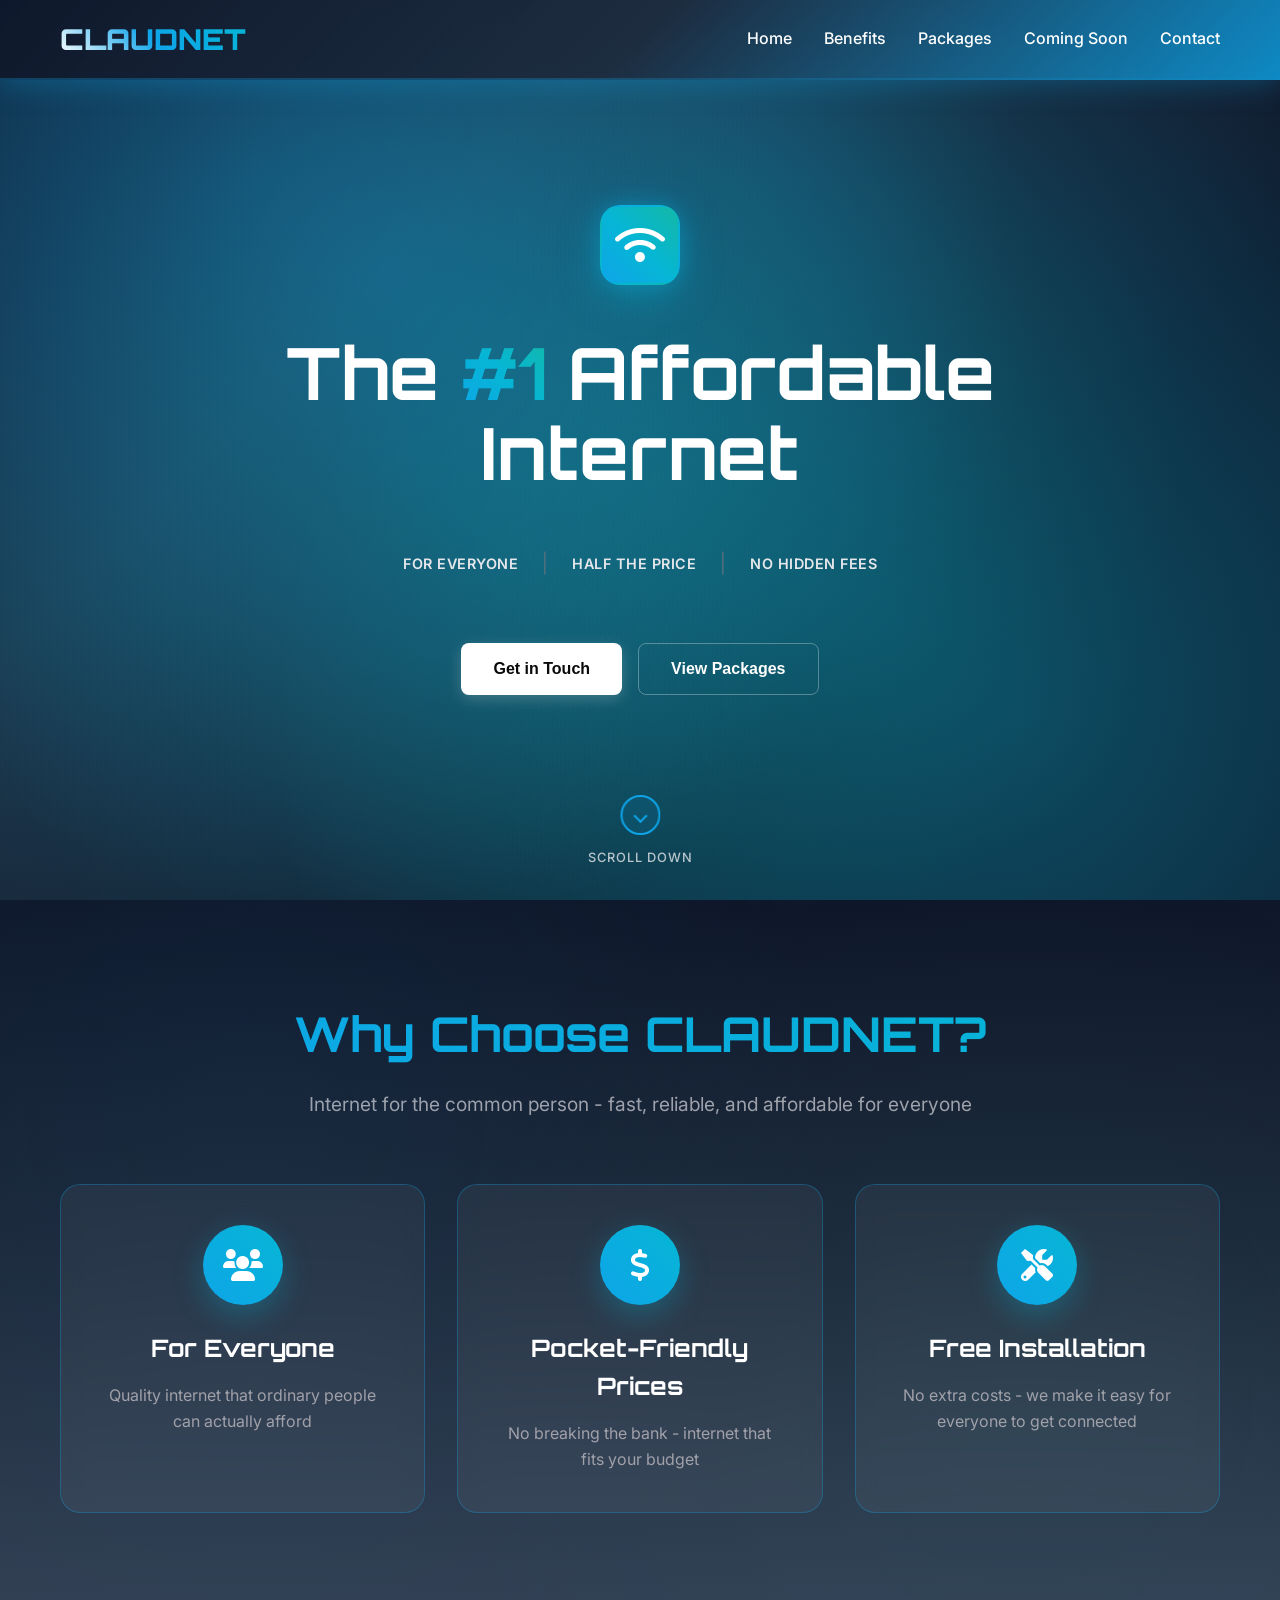
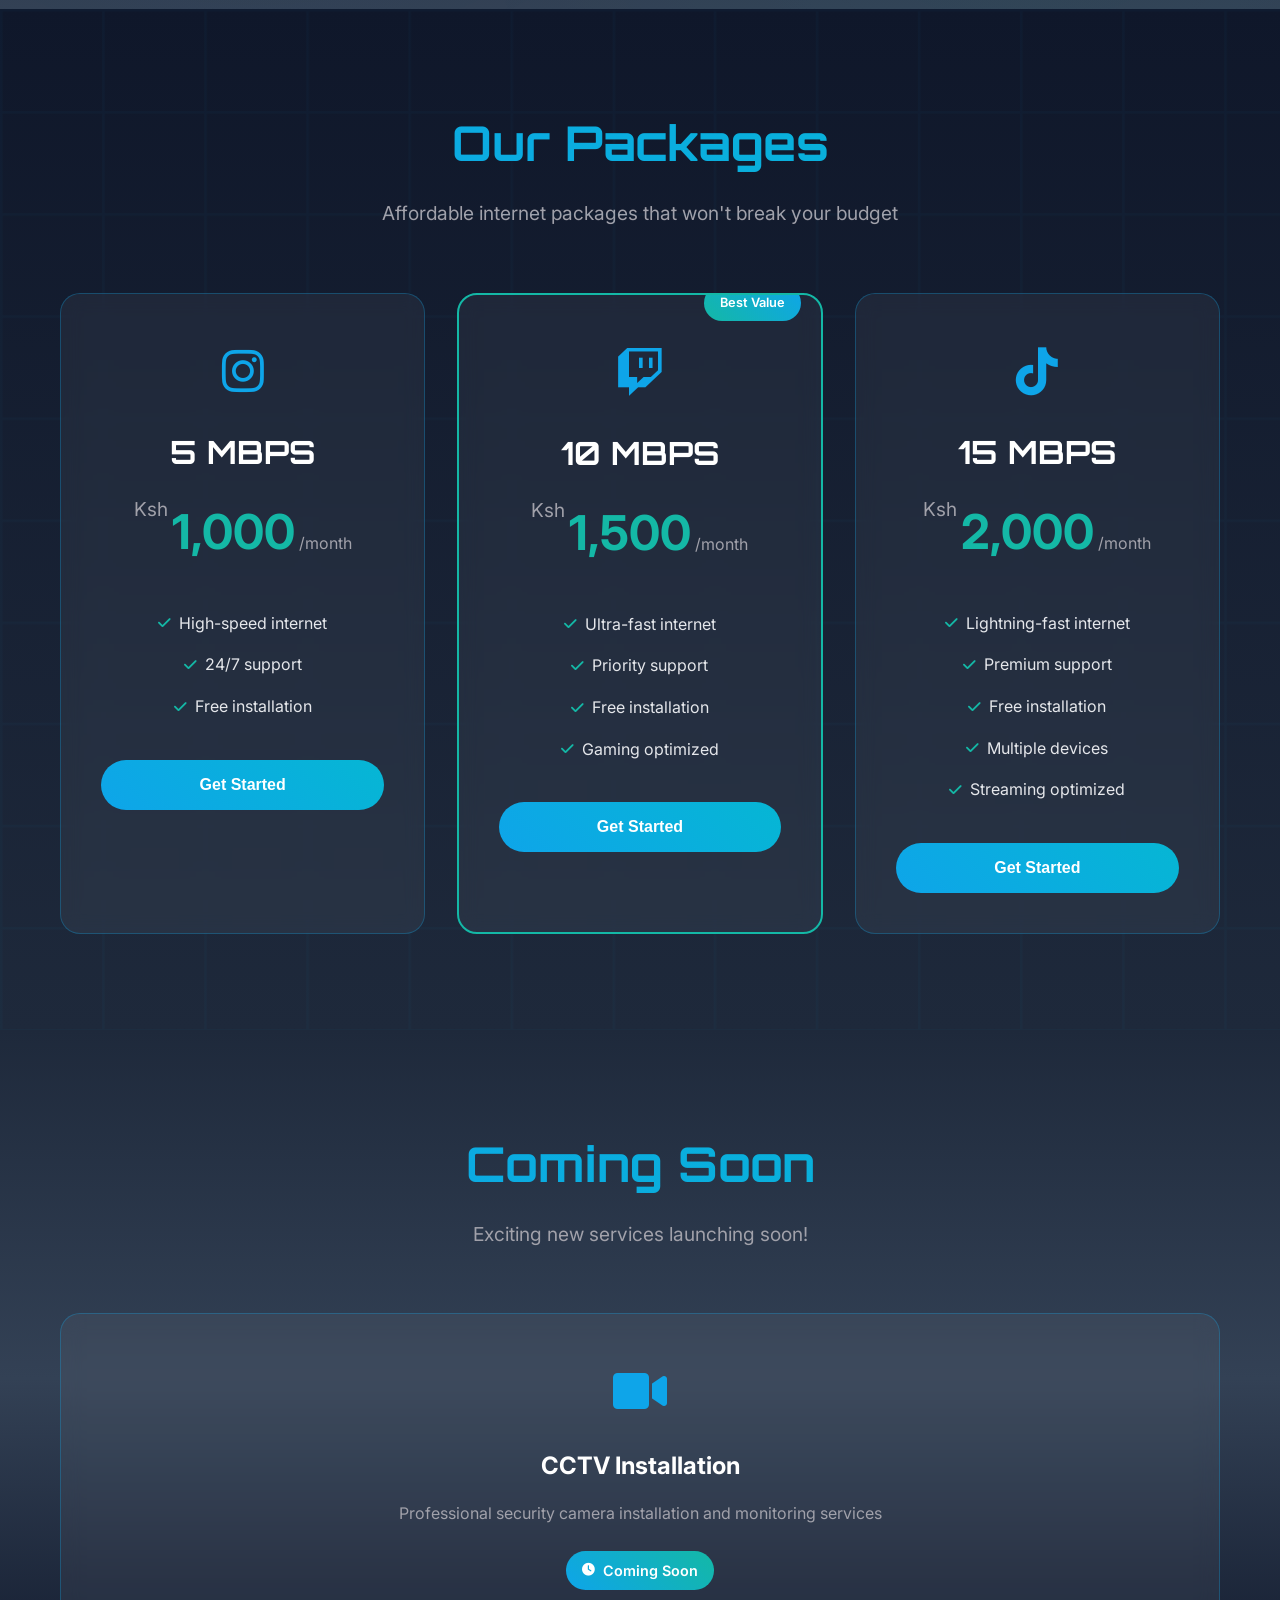
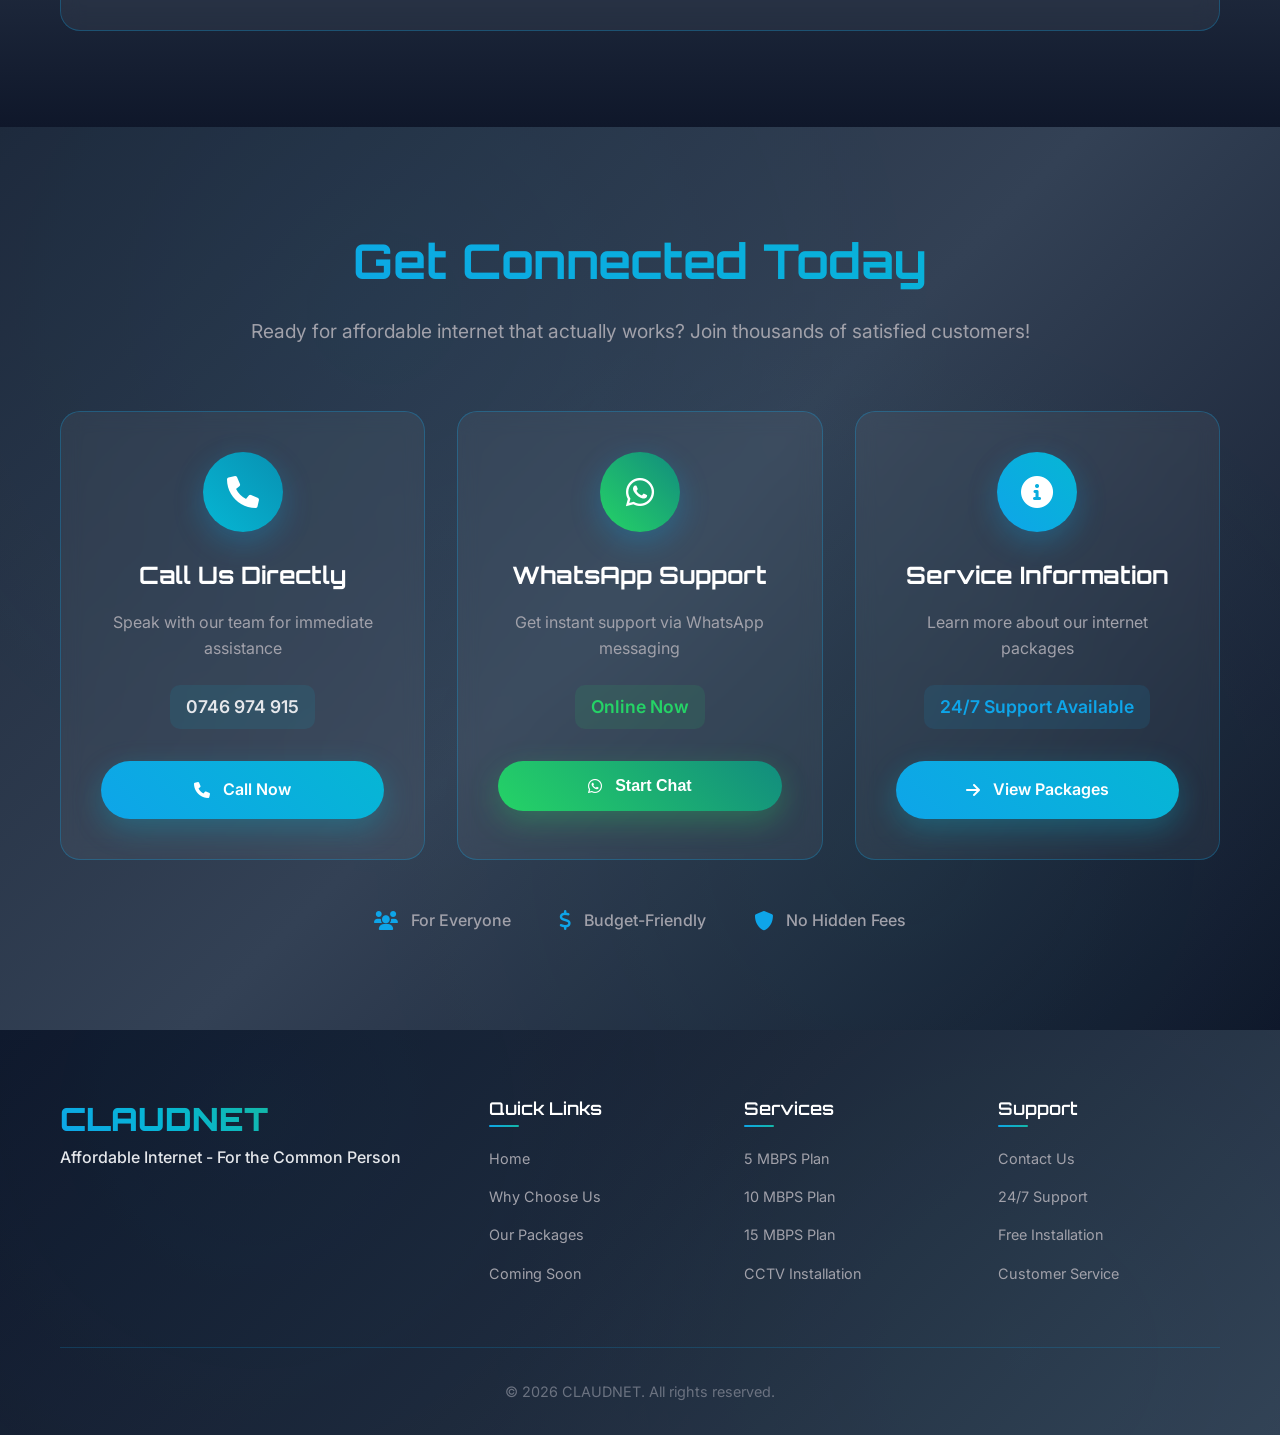
==== index.html @ af8b8d5c "seo optimization done" ====
<!DOCTYPE html>
<html lang="en">
<head>
    <meta charset="UTF-8">
    <meta name="viewport" content="width=device-width, initial-scale=1.0">
    
    <!-- Primary Meta Tags -->
    <title>CLAUDNET - Affordable Internet in Kisii Kenya | #1 Internet Service Provider</title>
    <meta name="title" content="CLAUDNET - Affordable Internet in Kisii Kenya | #1 Internet Service Provider">
    <meta name="description" content="CLAUDNET brings affordable, high-speed internet to Kisii, Kenya. Starting from Ksh 1,000/month for 5MBPS. Free installation, no hidden fees. Internet for the common person.">
    <meta name="keywords" content="internet Kisii Kenya, affordable internet Kisii, CLAUDNET, internet service provider Kisii, cheap internet Kenya, 5MBPS internet Kisii, 10MBPS internet Kisii, 15MBPS internet Kisii, free installation Kisii, internet packages Kisii">
    <meta name="robots" content="index, follow">
    <meta name="language" content="English">
    <meta name="author" content="CLAUDNET">
    <meta name="revisit-after" content="7 days">
    <link rel="canonical" href="https://claudnet.co.ke/">
    <link rel="sitemap" type="application/xml" title="Sitemap" href="https://claudnet.co.ke/sitemap.xml">
    
    <!-- Open Graph / Facebook -->
    <meta property="og:type" content="website">
    <meta property="og:url" content="https://claudnet.co.ke/">
    <meta property="og:title" content="CLAUDNET - Affordable Internet in Kisii Kenya | #1 Internet Service Provider">
    <meta property="og:description" content="CLAUDNET brings affordable, high-speed internet to Kisii, Kenya. Starting from Ksh 1,000/month for 5MBPS. Free installation, no hidden fees. Internet for the common person.">
    <meta property="og:image" content="https://claudnet.co.ke/og-image.jpg">
    <meta property="og:site_name" content="CLAUDNET">
    <meta property="og:locale" content="en_KE">
    
    <!-- Twitter -->
    <meta property="twitter:card" content="summary_large_image">
    <meta property="twitter:url" content="https://claudnet.co.ke/">
    <meta property="twitter:title" content="CLAUDNET - Affordable Internet in Kisii Kenya | #1 Internet Service Provider">
    <meta property="twitter:description" content="CLAUDNET brings affordable, high-speed internet to Kisii, Kenya. Starting from Ksh 1,000/month for 5MBPS. Free installation, no hidden fees. Internet for the common person.">
    <meta property="twitter:image" content="https://claudnet.co.ke/og-image.jpg">
    
    <!-- Additional SEO Meta Tags -->
    <meta name="geo.region" content="KE-16">
    <meta name="geo.placename" content="Kisii, Kenya">
    <meta name="geo.position" content="-0.6773;34.7796">
    <meta name="ICBM" content="-0.6773, 34.7796">
    <meta name="theme-color" content="#0ea5e9">
    <meta name="msapplication-TileColor" content="#0ea5e9">
    
    <!-- Additional SEO Meta Tags -->
    <meta name="format-detection" content="telephone=yes">
    <meta name="mobile-web-app-capable" content="yes">
    <meta name="apple-mobile-web-app-capable" content="yes">
    <meta name="apple-mobile-web-app-status-bar-style" content="default">
    <meta name="apple-mobile-web-app-title" content="CLAUDNET Kisii">
    <meta name="application-name" content="CLAUDNET">
    <meta name="msapplication-tooltip" content="CLAUDNET - Affordable Internet in Kisii, Kenya">
    <meta name="msapplication-starturl" content="/">
    
    <!-- Favicon and Icons -->
    <link rel="icon" type="image/svg+xml" href="data:image/svg+xml,%3Csvg xmlns='http://www.w3.org/2000/svg' viewBox='0 0 100 100'%3E%3Cdefs%3E%3ClinearGradient id='grad' x1='0%25' y1='0%25' x2='100%25' y2='100%25'%3E%3Cstop offset='0%25' style='stop-color:%230ea5e9;stop-opacity:1' /%3E%3Cstop offset='50%25' style='stop-color:%2306b6d4;stop-opacity:1' /%3E%3Cstop offset='100%25' style='stop-color:%2314b8a6;stop-opacity:1' /%3E%3C/linearGradient%3E%3C/defs%3E%3Ccircle cx='50' cy='50' r='45' fill='url(%23grad)'/%3E%3Cpath d='M30 40 L50 60 L70 40' stroke='white' stroke-width='4' fill='none' stroke-linecap='round' stroke-linejoin='round'/%3E%3Cpath d='M30 50 L50 70 L70 50' stroke='white' stroke-width='4' fill='none' stroke-linecap='round' stroke-linejoin='round'/%3E%3C/svg%3E">
    <link rel="apple-touch-icon" href="data:image/svg+xml,%3Csvg xmlns='http://www.w3.org/2000/svg' viewBox='0 0 100 100'%3E%3Cdefs%3E%3ClinearGradient id='grad' x1='0%25' y1='0%25' x2='100%25' y2='100%25'%3E%3Cstop offset='0%25' style='stop-color:%230ea5e9;stop-opacity:1' /%3E%3Cstop offset='50%25' style='stop-color:%2306b6d4;stop-opacity:1' /%3E%3Cstop offset='100%25' style='stop-color:%2314b8a6;stop-opacity:1' /%3E%3C/linearGradient%3E%3C/defs%3E%3Ccircle cx='50' cy='50' r='45' fill='url(%23grad)'/%3E%3Cpath d='M30 40 L50 60 L70 40' stroke='white' stroke-width='4' fill='none' stroke-linecap='round' stroke-linejoin='round'/%3E%3Cpath d='M30 50 L50 70 L70 50' stroke='white' stroke-width='4' fill='none' stroke-linecap='round' stroke-linejoin='round'/%3E%3C/svg%3E">
    
    <!-- Stylesheets -->
    <link rel="stylesheet" href="styles.css">
    <link href="https://fonts.googleapis.com/css2?family=Orbitron:wght@400;700;900&family=Inter:wght@300;400;500;600;700&display=swap" rel="stylesheet">
    <link rel="stylesheet" href="https://cdnjs.cloudflare.com/ajax/libs/font-awesome/6.0.0/css/all.min.css">
    
    <!-- JSON-LD Structured Data -->
    <script type="application/ld+json">
    {
        "@context": "https://schema.org",
        "@type": "InternetCafe",
        "name": "CLAUDNET",
        "description": "Affordable internet service provider in Kisii, Kenya. Bringing connectivity to the common person with high-speed internet packages starting from Ksh 1,000/month.",
        "url": "https://claudnet.co.ke",
        "logo": "https://claudnet.co.ke/logo.png",
        "image": "https://claudnet.co.ke/og-image.jpg",
        "telephone": "+254746974915",
        "email": "info@claudnet.co.ke",
        "address": {
            "@type": "PostalAddress",
            "streetAddress": "Kisii Town",
            "addressLocality": "Kisii",
            "addressRegion": "Kisii County",
            "addressCountry": "Kenya"
        },
        "geo": {
            "@type": "GeoCoordinates",
            "latitude": "-0.6773",
            "longitude": "34.7796"
        },
        "openingHours": "Mo-Su 00:00-23:59",
        "priceRange": "Ksh 1,000 - Ksh 2,000",
        "serviceArea": {
            "@type": "GeoCircle",
            "geoMidpoint": {
                "@type": "GeoCoordinates",
                "latitude": "-0.6773",
                "longitude": "34.7796"
            },
            "geoRadius": "50000"
        },
        "hasOfferCatalog": {
            "@type": "OfferCatalog",
            "name": "Internet Packages",
            "itemListElement": [
                {
                    "@type": "Offer",
                    "itemOffered": {
                        "@type": "Service",
                        "name": "5 MBPS Internet Package",
                        "description": "High-speed internet package for basic usage"
                    },
                    "price": "1000",
                    "priceCurrency": "KES",
                    "priceSpecification": {
                        "@type": "UnitPriceSpecification",
                        "price": "1000",
                        "priceCurrency": "KES",
                        "unitText": "MONTH"
                    }
                },
                {
                    "@type": "Offer",
                    "itemOffered": {
                        "@type": "Service",
                        "name": "10 MBPS Internet Package",
                        "description": "Ultra-fast internet package for gaming and streaming"
                    },
                    "price": "1500",
                    "priceCurrency": "KES",
                    "priceSpecification": {
                        "@type": "UnitPriceSpecification",
                        "price": "1500",
                        "priceCurrency": "KES",
                        "unitText": "MONTH"
                    }
                },
                {
                    "@type": "Offer",
                    "itemOffered": {
                        "@type": "Service",
                        "name": "15 MBPS Internet Package",
                        "description": "Lightning-fast internet package for multiple devices and streaming"
                    },
                    "price": "2000",
                    "priceCurrency": "KES",
                    "priceSpecification": {
                        "@type": "UnitPriceSpecification",
                        "price": "2000",
                        "priceCurrency": "KES",
                        "unitText": "MONTH"
                    }
                }
            ]
        },
        "aggregateRating": {
            "@type": "AggregateRating",
            "ratingValue": "4.8",
            "reviewCount": "150",
            "bestRating": "5",
            "worstRating": "1"
        },
        "sameAs": [
            "https://www.facebook.com/claudnet",
            "https://www.instagram.com/claudnet",
            "https://twitter.com/claudnet"
        ]
    }
    </script>
    
    <!-- Additional Structured Data for FAQ and Organization -->
    <script type="application/ld+json">
    {
        "@context": "https://schema.org",
        "@type": "FAQPage",
        "mainEntity": [
            {
                "@type": "Question",
                "name": "What internet packages do you offer in Kisii, Kenya?",
                "acceptedAnswer": {
                    "@type": "Answer",
                    "text": "We offer three internet packages in Kisii: 5MBPS for Ksh 1,000/month, 10MBPS for Ksh 1,500/month, and 15MBPS for Ksh 2,000/month. All packages include free installation and 24/7 support."
                }
            },
            {
                "@type": "Question",
                "name": "Do you provide free installation in Kisii?",
                "acceptedAnswer": {
                    "@type": "Answer",
                    "text": "Yes, we provide completely free installation for all our internet packages in Kisii, Kenya. No hidden fees or extra costs."
                }
            },
            {
                "@type": "Question",
                "name": "What areas in Kisii do you serve?",
                "acceptedAnswer": {
                    "@type": "Answer",
                    "text": "We serve Kisii Town and surrounding areas in Kisii County, Kenya. Contact us to check if we cover your specific location."
                }
            }
        ]
    }
    </script>
    
    <!-- Organization Structured Data -->
    <script type="application/ld+json">
    {
        "@context": "https://schema.org",
        "@type": "Organization",
        "name": "CLAUDNET",
        "url": "https://claudnet.co.ke",
        "logo": "https://claudnet.co.ke/logo.png",
        "description": "Leading affordable internet service provider in Kisii, Kenya. Bringing connectivity to the common person with reliable, high-speed internet packages.",
        "address": {
            "@type": "PostalAddress",
            "streetAddress": "Kisii Town",
            "addressLocality": "Kisii",
            "addressRegion": "Kisii County",
            "addressCountry": "Kenya"
        },
        "contactPoint": {
            "@type": "ContactPoint",
            "telephone": "+254746974915",
            "contactType": "customer service",
            "availableLanguage": ["English", "Swahili"]
        },
        "sameAs": [
            "https://www.facebook.com/claudnet",
            "https://www.instagram.com/claudnet",
            "https://twitter.com/claudnet"
        ]
    }
    </script>
</head>
<body>
    <!-- Navigation -->
    <nav class="navbar">
        <div class="nav-container">
            <div class="logo">
                <span class="logo-text">CLAUDNET</span>
            </div>
            <div class="nav-links" id="navLinks">
                <a href="#home">Home</a>
                <a href="#benefits">Benefits</a>
                <a href="#packages">Packages</a>
                <a href="#coming-soon">Coming Soon</a>
                <a href="#contact">Contact</a>
            </div>
            <div class="hamburger" id="hamburger">
                <span></span>
                <span></span>
                <span></span>
            </div>
        </div>
    </nav>

    <!-- Hero Section -->
    <section id="home" class="hero">
        <div class="hero-background">
            <div class="cosmic-background"></div>
            <div class="gradient-overlay"></div>
        </div>
        <div class="hero-content">
            <div class="hero-logo">
                <div class="logo-icon" aria-label="CLAUDNET WiFi Internet Service">
                    <i class="fas fa-wifi" aria-hidden="true"></i>
                </div>
            </div>
            <h1 class="hero-title">
                The <span class="highlight">#1</span> Affordable Internet
            </h1>
            <div class="hero-achievements">
                <div class="achievement-item">
                    <span class="achievement-text">FOR EVERYONE</span>
                </div>
                <div class="achievement-divider">|</div>
                <div class="achievement-item">
                    <span class="achievement-text">HALF THE PRICE</span>
                </div>
                <div class="achievement-divider">|</div>
                <div class="achievement-item">
                    <span class="achievement-text">NO HIDDEN FEES</span>
                </div>
            </div>
            <div class="hero-cta">
                <button class="cta-button primary" onclick="contactWhatsApp('Get in Touch')">
                    <span>Get in Touch</span>
                </button>
                <button class="cta-button secondary" onclick="scrollToBenefits()">
                    <span>View Packages</span>
                </button>
            </div>
        </div>
        <div class="scroll-indicator" onclick="scrollToBenefits()">
            <div class="scroll-arrow"></div>
            <span class="scroll-text">Scroll Down</span>
        </div>
    </section>

    <!-- Benefits Section -->
    <section id="benefits" class="benefits">
        <div class="container">
            <h2 class="section-title">Why Choose CLAUDNET?</h2>
            <p class="section-subtitle">Internet for the common person - fast, reliable, and affordable for everyone</p>
            
            <div class="benefits-grid">
                <div class="benefit-item">
                    <div class="benefit-icon">
                        <i class="fas fa-users"></i>
                    </div>
                    <h3>For Everyone</h3>
                    <p>Quality internet that ordinary people can actually afford</p>
                </div>
                <div class="benefit-item">
                    <div class="benefit-icon">
                        <i class="fas fa-dollar-sign"></i>
                    </div>
                    <h3>Pocket-Friendly Prices</h3>
                    <p>No breaking the bank - internet that fits your budget</p>
                </div>
                <div class="benefit-item">
                    <div class="benefit-icon">
                        <i class="fas fa-tools"></i>
                    </div>
                    <h3>Free Installation</h3>
                    <p>No extra costs - we make it easy for everyone to get connected</p>
                </div>
            </div>
        </div>
    </section>

    <!-- Packages Section -->
    <section id="packages" class="packages">
        <div class="container">
            <h2 class="section-title">Our Packages</h2>
            <p class="section-subtitle">Affordable internet packages that won't break your budget</p>
            
            <div class="packages-grid">
                <div class="package-card package-1">
                    <div class="package-icon">
                        <i class="fab fa-instagram"></i>
                    </div>
                    <div class="package-speed">5 MBPS</div>
                    <div class="package-price">
                        <span class="currency">Ksh</span>
                        <span class="amount">1,000</span>
                        <span class="period">/month</span>
                    </div>
                    <ul class="package-features">
                        <li><i class="fas fa-check"></i> High-speed internet</li>
                        <li><i class="fas fa-check"></i> 24/7 support</li>
                        <li><i class="fas fa-check"></i> Free installation</li>
                    </ul>
                    <button class="package-btn" onclick="contactWhatsApp('5 MBPS')">Get Started</button>
                </div>

                <div class="package-card package-2 featured">
                    <div class="package-badge">Best Value</div>
                    <div class="package-icon">
                        <i class="fab fa-twitch"></i>
                    </div>
                    <div class="package-speed">10 MBPS</div>
                    <div class="package-price">
                        <span class="currency">Ksh</span>
                        <span class="amount">1,500</span>
                        <span class="period">/month</span>
                    </div>
                    <ul class="package-features">
                        <li><i class="fas fa-check"></i> Ultra-fast internet</li>
                        <li><i class="fas fa-check"></i> Priority support</li>
                        <li><i class="fas fa-check"></i> Free installation</li>
                        <li><i class="fas fa-check"></i> Gaming optimized</li>
                    </ul>
                    <button class="package-btn" onclick="contactWhatsApp('10 MBPS')">Get Started</button>
                </div>

                <div class="package-card package-3">
                    <div class="package-icon">
                        <i class="fab fa-tiktok"></i>
                    </div>
                    <div class="package-speed">15 MBPS</div>
                    <div class="package-price">
                        <span class="currency">Ksh</span>
                        <span class="amount">2,000</span>
                        <span class="period">/month</span>
                    </div>
                    <ul class="package-features">
                        <li><i class="fas fa-check"></i> Lightning-fast internet</li>
                        <li><i class="fas fa-check"></i> Premium support</li>
                        <li><i class="fas fa-check"></i> Free installation</li>
                        <li><i class="fas fa-check"></i> Multiple devices</li>
                        <li><i class="fas fa-check"></i> Streaming optimized</li>
                    </ul>
                    <button class="package-btn" onclick="contactWhatsApp('15 MBPS')">Get Started</button>
                </div>
            </div>
        </div>
    </section>

    <!-- Coming Soon Section -->
    <section id="coming-soon" class="coming-soon">
        <div class="container">
            <h2 class="section-title">Coming Soon</h2>
            <p class="section-subtitle">Exciting new services launching soon!</p>
            
            <div class="coming-soon-grid">
                <div class="coming-soon-item">
                    <div class="coming-soon-icon">
                        <i class="fas fa-video"></i>
                    </div>
                    <h3>CCTV Installation</h3>
                    <p>Professional security camera installation and monitoring services</p>
                    <div class="coming-soon-badge">
                        <i class="fas fa-clock"></i>
                        <span>Coming Soon</span>
                    </div>
                </div>
            </div>
        </div>
    </section>

    <!-- Contact Section -->
    <section id="contact" class="contact">
        <div class="container">
            <div class="contact-header">
                <h2 class="section-title">Get Connected Today</h2>
                <p class="section-subtitle">Ready for affordable internet that actually works? Join thousands of satisfied customers!</p>
            </div>
            
            <div class="contact-grid">
                <div class="contact-card phone-card">
                    <div class="contact-icon">
                        <i class="fas fa-phone"></i>
                    </div>
                    <h3>Call Us Directly</h3>
                    <p>Speak with our team for immediate assistance</p>
                    <div class="contact-info">
                        <span class="phone-number">0746 974 915</span>
                    </div>
                    <a href="tel:0746974915" class="contact-action-btn">
                        <i class="fas fa-phone"></i>
                        <span>Call Now</span>
                    </a>
                </div>
                
                <div class="contact-card whatsapp-card">
                    <div class="contact-icon">
                        <i class="fab fa-whatsapp"></i>
                    </div>
                    <h3>WhatsApp Support</h3>
                    <p>Get instant support via WhatsApp messaging</p>
                    <div class="contact-info">
                        <span class="whatsapp-status">Online Now</span>
                    </div>
                    <button class="contact-action-btn whatsapp-btn" onclick="contactWhatsApp('WhatsApp Support')">
                        <i class="fab fa-whatsapp"></i>
                        <span>Start Chat</span>
                    </button>
                </div>
                
                <div class="contact-card info-card">
                    <div class="contact-icon">
                        <i class="fas fa-info-circle"></i>
                    </div>
                    <h3>Service Information</h3>
                    <p>Learn more about our internet packages</p>
                    <div class="contact-info">
                        <span class="service-hours">24/7 Support Available</span>
                    </div>
                    <a href="#packages" class="contact-action-btn">
                        <i class="fas fa-arrow-right"></i>
                        <span>View Packages</span>
                    </a>
                </div>
            </div>
            
            <div class="contact-features">
                <div class="feature-item">
                    <i class="fas fa-users"></i>
                    <span>For Everyone</span>
                </div>
                <div class="feature-item">
                    <i class="fas fa-dollar-sign"></i>
                    <span>Budget-Friendly</span>
                </div>
                <div class="feature-item">
                    <i class="fas fa-shield-alt"></i>
                    <span>No Hidden Fees</span>
                </div>
            </div>
        </div>
    </section>

    <!-- Footer -->
    <footer class="footer">
        <div class="container">
            <div class="footer-main">
                <div class="footer-brand">
                    <div class="footer-logo">
                        <span class="logo-text">CLAUDNET</span>
                        <p class="footer-tagline">Affordable Internet - For the Common Person</p>
                    </div>
                </div>
                
                <div class="footer-sections">
                    <div class="footer-section">
                        <h4>Quick Links</h4>
                        <ul>
                            <li><a href="#home">Home</a></li>
                            <li><a href="#benefits" onclick="contactWhatsApp('Benefits Inquiry')">Why Choose Us</a></li>
                            <li><a href="#packages" onclick="contactWhatsApp('Package Comparison')">Our Packages</a></li>
                            <li><a href="#coming-soon">Coming Soon</a></li>
                        </ul>
                    </div>
                    
                    <div class="footer-section">
                        <h4>Services</h4>
                        <ul>
                            <li><a href="#packages" onclick="contactWhatsApp('5 MBPS')">5 MBPS Plan</a></li>
                            <li><a href="#packages" onclick="contactWhatsApp('10 MBPS')">10 MBPS Plan</a></li>
                            <li><a href="#packages" onclick="contactWhatsApp('15 MBPS')">15 MBPS Plan</a></li>
                            <li><a href="#coming-soon" onclick="contactWhatsApp('CCTV Installation')">CCTV Installation</a></li>
                        </ul>
                    </div>
                    
                    <div class="footer-section">
                        <h4>Support</h4>
                        <ul>
                            <li><a href="#contact" onclick="contactWhatsApp('Contact Us')">Contact Us</a></li>
                            <li><a href="#contact" onclick="contactWhatsApp('24/7 Support')">24/7 Support</a></li>
                            <li><a href="#contact" onclick="contactWhatsApp('Free Installation')">Free Installation</a></li>
                            <li><a href="#contact" onclick="contactWhatsApp('Customer Service')">Customer Service</a></li>
                        </ul>
                    </div>
                </div>
            </div>
            
            <div class="footer-bottom">
                <div class="footer-copyright">
                    <p>&copy; <span id="currentYear">2024</span> CLAUDNET. All rights reserved.</p>
                </div>
            </div>
        </div>
    </footer>

    <script src="script.js"></script>
</body>
</html>
---- styles.css ----
/* Reset and Base Styles */
* {
    margin: 0;
    padding: 0;
    box-sizing: border-box;
}

html {
    scroll-behavior: smooth;
    overflow-x: hidden;
}

body {
    font-family: 'Inter', sans-serif;
    line-height: 1.6;
    color: #f8fafc;
    background: #0f172a;
    overflow-x: hidden;
    width: 100%;
    max-width: 100vw;
}

.container {
    max-width: 1200px;
    margin: 0 auto;
    padding: 0 20px;
}

/* Navigation */
.navbar {
    position: fixed;
    top: 0;
    width: 100%;
    background: linear-gradient(135deg, rgba(15, 23, 42, 0.95) 0%, rgba(30, 41, 59, 0.9) 50%, rgba(14, 165, 233, 0.8) 100%);
    backdrop-filter: blur(20px);
    z-index: 1000;
    padding: 1rem 0;
    border-bottom: 2px solid rgba(14, 165, 233, 0.3);
    box-shadow: 0 4px 30px rgba(14, 165, 233, 0.3);
}

.nav-container {
    max-width: 1200px;
    margin: 0 auto;
    padding: 0 20px;
    display: flex;
    justify-content: space-between;
    align-items: center;
}

.logo-text {
    font-family: 'Orbitron', monospace;
    font-size: 1.8rem;
    font-weight: 900;
    background: linear-gradient(45deg, #ffffff, #0ea5e9, #06b6d4);
    -webkit-background-clip: text;
    -webkit-text-fill-color: transparent;
    background-clip: text;
}

.nav-links {
    display: flex;
    gap: 2rem;
}

.nav-links a {
    color: #ffffff;
    text-decoration: none;
    font-weight: 500;
    transition: all 0.3s ease;
    position: relative;
}

.nav-links a:hover {
    color: #0ea5e9;
}

.nav-links a::after {
    content: '';
    position: absolute;
    bottom: -5px;
    left: 0;
    width: 0;
    height: 2px;
    background: linear-gradient(45deg, #0ea5e9, #14b8a6);
    transition: width 0.3s ease;
}

.nav-links a:hover::after {
    width: 100%;
}

/* Hamburger Menu */
.hamburger {
    display: none;
    flex-direction: column;
    cursor: pointer;
    padding: 5px;
}

.hamburger span {
    width: 25px;
    height: 3px;
    background: #ffffff;
    margin: 3px 0;
    transition: 0.3s;
    border-radius: 2px;
}

.hamburger.active span:nth-child(1) {
    transform: rotate(-45deg) translate(-5px, 6px);
}

.hamburger.active span:nth-child(2) {
    opacity: 0;
}

.hamburger.active span:nth-child(3) {
    transform: rotate(45deg) translate(-5px, -6px);
}

/* Hero Section */
.hero {
    min-height: 100vh;
    position: relative;
    display: flex;
    align-items: center;
    justify-content: center;
    background: linear-gradient(135deg, #0f172a 0%, #1e293b 30%, #0f172a 70%, #0f172a 100%);
    overflow: hidden;
    scroll-behavior: smooth;
}

.hero-background {
    position: absolute;
    top: 0;
    left: 0;
    width: 100%;
    height: 100%;
    z-index: 1;
}

.cosmic-background {
    position: absolute;
    top: 0;
    left: 0;
    width: 100%;
    height: 100%;
    background: 
        radial-gradient(circle at 20% 20%, rgba(14, 165, 233, 0.2) 0%, transparent 60%),
        radial-gradient(circle at 80% 80%, rgba(6, 182, 212, 0.2) 0%, transparent 60%),
        radial-gradient(circle at 40% 60%, rgba(20, 184, 166, 0.15) 0%, transparent 60%),
        radial-gradient(circle at 60% 20%, rgba(14, 165, 233, 0.1) 0%, transparent 50%),
        radial-gradient(circle at 10% 70%, rgba(6, 182, 212, 0.1) 0%, transparent 50%);
    animation: cosmicFloat 20s ease-in-out infinite;
}

@keyframes cosmicFloat {
    0%, 100% { transform: translateY(0px) rotate(0deg); }
    50% { transform: translateY(-10px) rotate(1deg); }
}

.gradient-overlay {
    position: absolute;
    top: 0;
    left: 0;
    width: 100%;
    height: 100%;
    background: 
        radial-gradient(circle at 30% 30%, rgba(14, 165, 233, 0.25) 0%, transparent 60%),
        radial-gradient(circle at 70% 70%, rgba(6, 182, 212, 0.2) 0%, transparent 60%),
        radial-gradient(circle at 50% 50%, rgba(20, 184, 166, 0.15) 0%, transparent 70%);
}

.floating-elements {
    position: absolute;
    width: 100%;
    height: 100%;
}

.element {
    position: absolute;
    background: linear-gradient(45deg, #0ea5e9, #14b8a6);
    border-radius: 50%;
    opacity: 0.1;
    animation: float 6s ease-in-out infinite;
}

.element-1 {
    width: 100px;
    height: 100px;
    top: 20%;
    left: 5%;
    animation-delay: 0s;
}

.element-2 {
    width: 60px;
    height: 60px;
    top: 60%;
    right: 5%;
    animation-delay: 2s;
}

.element-3 {
    width: 80px;
    height: 80px;
    top: 40%;
    right: 10%;
    animation-delay: 4s;
}

.element-4 {
    width: 120px;
    height: 120px;
    bottom: 20%;
    left: 5%;
    animation-delay: 1s;
}

@keyframes float {
    0%, 100% { transform: translateY(0px) rotate(0deg); }
    50% { transform: translateY(-20px) rotate(180deg); }
}

.hero-content {
    position: relative;
    z-index: 2;
    max-width: 800px;
    margin: 0 auto;
    padding: 0 20px;
    text-align: center;
    display: flex;
    flex-direction: column;
    align-items: center;
    gap: 2rem;
}

.hero-text {
    animation: slideInLeft 1s ease-out;
    text-align: left;
}

.hero-title {
    font-family: 'Orbitron', monospace;
    font-size: 4rem;
    font-weight: 900;
    margin-bottom: 1rem;
    line-height: 1.1;
    text-align: left;
}

.highlight {
    background: linear-gradient(45deg, #0ea5e9, #06b6d4, #14b8a6);
    -webkit-background-clip: text;
    -webkit-text-fill-color: transparent;
    background-clip: text;
}

/* Typing Animation */
.typing-text {
    display: inline-block;
    position: relative;
    white-space: nowrap;
    border-right: 3px solid #0ea5e9;
    animation: blink 1s infinite;
}

.typing-text.typing {
    animation: blink 1s infinite;
}

.typing-text.completed {
    border-right: none;
    animation: none;
}

@keyframes blink {
    0%, 50% { border-color: #0ea5e9; }
    51%, 100% { border-color: transparent; }
}

/* Service Sentence */
.service-sentence {
    color: #a1a1aa;
    font-size: 1rem;
    margin-top: 1.5rem;
    text-align: left;
    font-style: italic;
    animation: slideInUp 1s ease-out 2.5s both;
}

/* Perks Section */
.perks-section {
    display: flex;
    gap: 1.5rem;
    justify-content: center;
    flex-wrap: wrap;
    margin: 3rem 0;
    animation: slideInUp 1s ease-out 0.5s both;
}

    .perk-item {
        display: flex;
        align-items: center;
        gap: 0.8rem;
        padding: 1rem 1.5rem;
        background: rgba(255, 255, 255, 0.05);
        backdrop-filter: blur(10px);
        border: 1px solid rgba(14, 165, 233, 0.3);
        border-radius: 15px;
        color: #e5e7eb;
        font-weight: 500;
        transition: all 0.3s ease;
        flex: 1;
        min-width: 150px;
        max-width: 100%;
        justify-content: center;
        position: relative;
        overflow: hidden;
    }

.perk-item::before {
    content: '';
    position: absolute;
    top: 0;
    left: -100%;
    width: 100%;
    height: 100%;
    background: linear-gradient(90deg, transparent, rgba(14, 165, 233, 0.1), transparent);
    transition: left 0.5s ease;
}

.perk-item:hover::before {
    left: 100%;
}

.perk-item:hover {
    background: rgba(14, 165, 233, 0.1);
    transform: translateY(-3px);
    box-shadow: 0 10px 25px rgba(14, 165, 233, 0.2);
    border-color: #0ea5e9;
}

.perk-item i {
    color: #0ea5e9;
    font-size: 1.3rem;
}

/* Footer Location */
.footer-location {
    display: flex;
    align-items: center;
    gap: 0.5rem;
    margin-top: 0.8rem;
    color: #a1a1aa;
    font-size: 0.9rem;
    font-weight: 400;
}

.footer-location i {
    color: #0ea5e9;
    font-size: 0.9rem;
}

@keyframes slideInUp {
    from {
        opacity: 0;
        transform: translateY(30px);
    }
    to {
        opacity: 1;
        transform: translateY(0);
    }
}


.hero-description {
    font-size: 1.3rem;
    color: #14b8a6;
    margin-bottom: 2rem;
    font-style: italic;
    font-weight: 600;
    text-shadow: 0 0 10px rgba(20, 184, 166, 0.3);
    animation: pulse 2s infinite;
    text-align: left;
}

.free-installation {
    display: inline-flex;
    align-items: center;
    gap: 0.5rem;
    background: linear-gradient(45deg, #14b8a6, #0ea5e9);
    padding: 0.8rem 1.5rem;
    border-radius: 50px;
    font-weight: 600;
    color: #ffffff;
    box-shadow: 0 10px 30px rgba(20, 184, 166, 0.3);
    animation: pulse 2s infinite, slideInUp 1s ease-out 2s both;
    margin-top: 1rem;
}

@keyframes pulse {
    0%, 100% { transform: scale(1); }
    50% { transform: scale(1.05); }
}

.hero-image {
    position: relative;
    animation: slideInRight 1s ease-out;
}

.connectivity-visual {
    position: relative;
    width: 100%;
    max-width: 300px;
    height: 300px;
    margin: 0 auto;
}

.circular-network {
    position: relative;
    width: 100%;
    height: 100%;
    border-radius: 50%;
    animation: rotate 20s linear infinite;
}

.network-node {
    position: absolute;
    width: 60px;
    height: 60px;
    background: linear-gradient(45deg, #0ea5e9, #14b8a6);
    border-radius: 50%;
    display: flex;
    align-items: center;
    justify-content: center;
    font-size: 1.5rem;
    color: #ffffff;
    box-shadow: 0 8px 25px rgba(14, 165, 233, 0.3);
    animation: pulse 2s infinite;
    z-index: 2;
}

.node-1 {
    top: 20px;
    left: 50%;
    transform: translateX(-50%);
    background: linear-gradient(45deg, #06b6d4, #0891b2);
    animation-delay: 0s;
}

.node-2 {
    bottom: 20px;
    left: 20px;
    background: linear-gradient(45deg, #0ea5e9, #14b8a6);
    animation-delay: 0.5s;
}

.node-3 {
    bottom: 20px;
    right: 20px;
    background: linear-gradient(45deg, #06b6d4, #0891b2);
    animation-delay: 1s;
}


@keyframes rotate {
    from { transform: rotate(0deg); }
    to { transform: rotate(360deg); }
}

/* New Hero Design Styles */
.hero-logo {
    margin-bottom: 1rem;
}

.logo-icon {
    width: 80px;
    height: 80px;
    background: linear-gradient(45deg, #0ea5e9, #06b6d4, #14b8a6);
    border-radius: 20px;
    display: flex;
    align-items: center;
    justify-content: center;
    font-size: 2.5rem;
    color: #ffffff;
    box-shadow: 0 10px 40px rgba(6, 182, 212, 0.4), 0 0 20px rgba(14, 165, 233, 0.3);
    animation: logoFloat 3s ease-in-out infinite;
    border: 2px solid rgba(6, 182, 212, 0.3);
}

@keyframes logoFloat {
    0%, 100% { transform: translateY(0px); }
    50% { transform: translateY(-5px); }
}

.hero-title {
    font-family: 'Orbitron', monospace;
    font-size: 4.5rem;
    font-weight: 700;
    margin-bottom: 1.5rem;
    line-height: 1.1;
    color: #ffffff;
    text-align: center;
    animation: slideInUp 1s ease-out;
}

.hero-achievements {
    display: flex;
    align-items: center;
    justify-content: center;
    gap: 1.5rem;
    margin-bottom: 2rem;
    flex-wrap: wrap;
    animation: slideInUp 1s ease-out 0.3s both;
}

.achievement-item {
    display: flex;
    align-items: center;
}

.achievement-text {
    font-size: 0.9rem;
    font-weight: 600;
    color: #e5e7eb;
    text-transform: uppercase;
    letter-spacing: 0.5px;
}

.achievement-divider {
    color: #6b7280;
    font-size: 1.2rem;
    font-weight: 300;
}

.hero-cta {
    display: flex;
    gap: 1rem;
    justify-content: center;
    flex-wrap: wrap;
    animation: slideInUp 1s ease-out 0.6s both;
}

.cta-button {
    padding: 1rem 2rem;
    border-radius: 8px;
    font-size: 1rem;
    font-weight: 600;
    cursor: pointer;
    transition: all 0.3s ease;
    border: none;
    min-width: 160px;
    position: relative;
    overflow: hidden;
}

.cta-button.primary {
    background: #ffffff;
    color: #0a0a0a;
    box-shadow: 0 4px 15px rgba(255, 255, 255, 0.2);
}

.cta-button.primary:hover {
    transform: translateY(-2px);
    box-shadow: 0 8px 25px rgba(255, 255, 255, 0.3);
}

.cta-button.secondary {
    background: transparent;
    color: #ffffff;
    border: 1px solid rgba(255, 255, 255, 0.3);
}

.cta-button.secondary:hover {
    background: rgba(255, 255, 255, 0.1);
    border-color: rgba(255, 255, 255, 0.6);
    transform: translateY(-2px);
}


@keyframes bounce {
    0%, 100% { transform: translateY(0); }
    50% { transform: translateY(-10px); }
}


.scroll-indicator {
    position: absolute;
    bottom: 2rem;
    left: 50%;
    transform: translateX(-50%);
    z-index: 2;
    cursor: pointer;
    display: flex;
    flex-direction: column;
    align-items: center;
    gap: 0.8rem;
    transition: all 0.3s ease;
}

.scroll-indicator:hover {
    transform: translateX(-50%) translateY(-3px);
}

.scroll-arrow {
    width: 40px;
    height: 40px;
    background: rgba(14, 165, 233, 0.1);
    border: 2px solid #0ea5e9;
    border-radius: 50%;
    display: flex;
    align-items: center;
    justify-content: center;
    position: relative;
    animation: scrollDown 2s infinite;
    transition: all 0.3s ease;
    backdrop-filter: blur(10px);
}

.scroll-arrow::before {
    content: '';
    width: 8px;
    height: 8px;
    border-right: 2px solid #0ea5e9;
    border-bottom: 2px solid #0ea5e9;
    transform: rotate(45deg);
    margin-top: 3px;
}

.scroll-indicator:hover .scroll-arrow {
    background: rgba(20, 184, 166, 0.2);
    border-color: #14b8a6;
    transform: scale(1.05);
    box-shadow: 0 8px 25px rgba(14, 165, 233, 0.3);
}

.scroll-indicator:hover .scroll-arrow::before {
    border-color: #14b8a6;
}

.scroll-text {
    color: #e5e7eb;
    font-size: 0.8rem;
    font-weight: 500;
    text-transform: uppercase;
    letter-spacing: 1px;
    transition: color 0.3s ease;
    opacity: 0.8;
}

.scroll-indicator:hover .scroll-text {
    color: #0ea5e9;
    opacity: 1;
}

@keyframes scrollDown {
    0%, 100% { transform: translateY(0); }
    50% { transform: translateY(8px); }
}

@keyframes slideInLeft {
    from { opacity: 0; transform: translateX(-50px); }
    to { opacity: 1; transform: translateX(0); }
}

@keyframes slideInRight {
    from { opacity: 0; transform: translateX(50px); }
    to { opacity: 1; transform: translateX(0); }
}

/* Benefits Section */
.benefits {
    padding: 6rem 0;
    background: linear-gradient(180deg, #0f172a 0%, #1e293b 50%, #334155 100%);
    position: relative;
}

.benefits::before {
    content: '';
    position: absolute;
    top: 0;
    left: 0;
    width: 100%;
    height: 100%;
    background: radial-gradient(circle at 20% 30%, rgba(14, 165, 233, 0.1) 0%, transparent 50%),
                radial-gradient(circle at 80% 70%, rgba(20, 184, 166, 0.1) 0%, transparent 50%);
    opacity: 0.5;
}

.benefits-grid {
    display: grid;
    grid-template-columns: repeat(auto-fit, minmax(300px, 1fr));
    gap: 2rem;
    margin-top: 3rem;
    position: relative;
    z-index: 2;
}

.benefit-item {
    background: rgba(255, 255, 255, 0.05);
    backdrop-filter: blur(10px);
    border: 1px solid rgba(14, 165, 233, 0.3);
    border-radius: 20px;
    padding: 2.5rem;
    text-align: center;
    position: relative;
    transition: all 0.3s ease;
    overflow: hidden;
}

.benefit-item::before {
    content: '';
    position: absolute;
    top: 0;
    left: -100%;
    width: 100%;
    height: 100%;
    background: linear-gradient(90deg, transparent, rgba(14, 165, 233, 0.1), transparent);
    transition: left 0.5s ease;
}

.benefit-item:hover::before {
    left: 100%;
}

.benefit-item:hover {
    transform: translateY(-10px);
    border-color: #0ea5e9;
    box-shadow: 0 20px 40px rgba(14, 165, 233, 0.2);
}

.benefit-icon {
    width: 80px;
    height: 80px;
    background: linear-gradient(45deg, #0ea5e9, #06b6d4);
    border-radius: 50%;
    display: flex;
    align-items: center;
    justify-content: center;
    margin: 0 auto 1.5rem;
    font-size: 2rem;
    color: #ffffff;
    box-shadow: 0 10px 30px rgba(6, 182, 212, 0.3);
    transition: all 0.3s ease;
}

.benefit-item:hover .benefit-icon {
    transform: scale(1.1);
    box-shadow: 0 15px 40px rgba(6, 182, 212, 0.4);
}

.benefit-item h3 {
    font-size: 1.5rem;
    font-weight: 700;
    color: #ffffff;
    margin-bottom: 1rem;
    font-family: 'Orbitron', monospace;
}

.benefit-item p {
    color: #a1a1aa;
    line-height: 1.6;
    font-size: 1rem;
}

/* Packages Section */
.packages {
    padding: 6rem 0;
    background: linear-gradient(180deg, #0f172a 0%, #1e293b 100%);
    position: relative;
}

.packages::before {
    content: '';
    position: absolute;
    top: 0;
    left: 0;
    width: 100%;
    height: 100%;
    background: url('data:image/svg+xml,<svg xmlns="http://www.w3.org/2000/svg" viewBox="0 0 100 100"><defs><pattern id="grid" width="10" height="10" patternUnits="userSpaceOnUse"><path d="M 10 0 L 0 0 0 10" fill="none" stroke="%230ea5e9" stroke-width="0.5" opacity="0.1"/></pattern></defs><rect width="100" height="100" fill="url(%23grid)"/></svg>');
    opacity: 0.3;
}

.section-title {
    font-family: 'Orbitron', monospace;
    font-size: 3rem;
    font-weight: 700;
    text-align: center;
    margin-bottom: 1rem;
    background: linear-gradient(45deg, #0ea5e9, #06b6d4);
    -webkit-background-clip: text;
    -webkit-text-fill-color: transparent;
    background-clip: text;
}

.section-subtitle {
    text-align: center;
    font-size: 1.2rem;
    color: #a1a1aa;
    margin-bottom: 4rem;
}

.packages-grid {
    display: grid;
    grid-template-columns: repeat(auto-fit, minmax(300px, 1fr));
    gap: 2rem;
    position: relative;
    z-index: 2;
}

.package-card {
    background: rgba(255, 255, 255, 0.05);
    backdrop-filter: blur(10px);
    border: 1px solid rgba(14, 165, 233, 0.3);
    border-radius: 20px;
    padding: 2.5rem;
    text-align: center;
    position: relative;
    transition: all 0.3s ease;
    overflow: hidden;
}

.package-card::before {
    content: '';
    position: absolute;
    top: 0;
    left: -100%;
    width: 100%;
    height: 100%;
    background: linear-gradient(90deg, transparent, rgba(14, 165, 233, 0.1), transparent);
    transition: left 0.5s ease;
}

.package-card:hover::before {
    left: 100%;
}

.package-card:hover {
    transform: translateY(-10px);
    border-color: #0ea5e9;
    box-shadow: 0 20px 40px rgba(14, 165, 233, 0.2);
}

.package-card.featured {
    border: 2px solid #14b8a6;
    transform: scale(1.05);
}

.package-card.featured:hover {
    transform: scale(1.05) translateY(-10px);
}

.package-badge {
    position: absolute;
    top: -10px;
    right: 20px;
    background: linear-gradient(45deg, #14b8a6, #0ea5e9);
    color: #ffffff;
    padding: 0.5rem 1rem;
    border-radius: 20px;
    font-size: 0.8rem;
    font-weight: 600;
}

.package-icon {
    font-size: 3rem;
    margin-bottom: 1rem;
    color: #0ea5e9;
}

.package-speed {
    font-family: 'Orbitron', monospace;
    font-size: 2rem;
    font-weight: 700;
    color: #ffffff;
    margin-bottom: 1rem;
}

.package-price {
    margin-bottom: 2rem;
}

.currency {
    font-size: 1.2rem;
    color: #a1a1aa;
    vertical-align: top;
}

.amount {
    font-size: 3rem;
    font-weight: 700;
    color: #14b8a6;
}

.period {
    font-size: 1rem;
    color: #a1a1aa;
}

.package-features {
    list-style: none;
    margin-bottom: 2rem;
}

.package-features li {
    padding: 0.5rem 0;
    color: #e5e7eb;
    display: flex;
    align-items: center;
    justify-content: center;
    gap: 0.5rem;
}

.package-features i {
    color: #14b8a6;
    font-size: 0.9rem;
}

.package-btn {
    background: linear-gradient(45deg, #0ea5e9, #06b6d4);
    color: #ffffff;
    border: none;
    padding: 1rem 2rem;
    border-radius: 50px;
    font-size: 1rem;
    font-weight: 600;
    cursor: pointer;
    transition: all 0.3s ease;
    width: 100%;
}

.package-btn:hover {
    transform: translateY(-2px);
    box-shadow: 0 10px 30px rgba(6, 182, 212, 0.4);
}

/* Coming Soon Section */
.coming-soon {
    padding: 6rem 0;
    background: linear-gradient(180deg, #1e293b 0%, #334155 50%, #0f172a 100%);
    position: relative;
}

.coming-soon-grid {
    display: grid;
    grid-template-columns: repeat(auto-fit, minmax(300px, 1fr));
    gap: 2rem;
    margin-top: 3rem;
}

.coming-soon-item {
    background: rgba(255, 255, 255, 0.05);
    backdrop-filter: blur(10px);
    border: 1px solid rgba(14, 165, 233, 0.3);
    border-radius: 20px;
    padding: 2.5rem;
    text-align: center;
    position: relative;
    transition: all 0.3s ease;
    overflow: hidden;
}

.coming-soon-item::before {
    content: '';
    position: absolute;
    top: 0;
    left: -100%;
    width: 100%;
    height: 100%;
    background: linear-gradient(90deg, transparent, rgba(14, 165, 233, 0.1), transparent);
    transition: left 0.5s ease;
}

.coming-soon-item:hover::before {
    left: 100%;
}

.coming-soon-item:hover {
    transform: translateY(-10px);
    border-color: #0ea5e9;
    box-shadow: 0 20px 40px rgba(14, 165, 233, 0.2);
}

.coming-soon-icon {
    font-size: 3rem;
    margin-bottom: 1rem;
    color: #0ea5e9;
}

.coming-soon-item h3 {
    font-size: 1.5rem;
    font-weight: 700;
    color: #ffffff;
    margin-bottom: 1rem;
}

.coming-soon-item p {
    color: #a1a1aa;
    margin-bottom: 1.5rem;
    line-height: 1.6;
}

.coming-soon-badge {
    display: inline-flex;
    align-items: center;
    gap: 0.5rem;
    background: linear-gradient(45deg, #0ea5e9, #14b8a6);
    padding: 0.5rem 1rem;
    border-radius: 20px;
    color: #ffffff;
    font-weight: 600;
    font-size: 0.9rem;
    animation: pulse 2s infinite;
}

.coming-soon-badge i {
    font-size: 0.8rem;
}

/* Contact Section */
.contact {
    padding: 6rem 0;
    background: linear-gradient(135deg, #1e293b 0%, #334155 50%, #0f172a 100%);
    position: relative;
    overflow: hidden;
}

.contact::before {
    content: '';
    position: absolute;
    top: 0;
    left: 0;
    width: 100%;
    height: 100%;
    background: radial-gradient(circle at 30% 20%, rgba(14, 165, 233, 0.1) 0%, transparent 50%),
                radial-gradient(circle at 70% 80%, rgba(20, 184, 166, 0.1) 0%, transparent 50%);
    opacity: 0.4;
}

.contact-header {
    text-align: center;
    margin-bottom: 4rem;
    position: relative;
    z-index: 2;
}

.contact-grid {
    display: grid;
    grid-template-columns: repeat(auto-fit, minmax(300px, 1fr));
    gap: 2rem;
    margin-bottom: 3rem;
    position: relative;
    z-index: 2;
}

.contact-card {
    background: rgba(255, 255, 255, 0.05);
    backdrop-filter: blur(10px);
    border: 1px solid rgba(14, 165, 233, 0.3);
    border-radius: 20px;
    padding: 2.5rem;
    text-align: center;
    position: relative;
    transition: all 0.3s ease;
    overflow: hidden;
}

.contact-card::before {
    content: '';
    position: absolute;
    top: 0;
    left: -100%;
    width: 100%;
    height: 100%;
    background: linear-gradient(90deg, transparent, rgba(14, 165, 233, 0.1), transparent);
    transition: left 0.5s ease;
}

.contact-card:hover::before {
    left: 100%;
}

.contact-card:hover {
    transform: translateY(-10px);
    border-color: #0ea5e9;
    box-shadow: 0 20px 40px rgba(14, 165, 233, 0.2);
}

.contact-icon {
    width: 80px;
    height: 80px;
    background: linear-gradient(45deg, #0ea5e9, #14b8a6);
    border-radius: 50%;
    display: flex;
    align-items: center;
    justify-content: center;
    margin: 0 auto 1.5rem;
    font-size: 2rem;
    color: #ffffff;
    box-shadow: 0 10px 30px rgba(14, 165, 233, 0.3);
    transition: all 0.3s ease;
}

.contact-card:hover .contact-icon {
    transform: scale(1.1);
    box-shadow: 0 15px 40px rgba(14, 165, 233, 0.4);
}

.phone-card .contact-icon {
    background: linear-gradient(45deg, #06b6d4, #0891b2);
}

.whatsapp-card .contact-icon {
    background: linear-gradient(45deg, #25d366, #128c7e);
}

.info-card .contact-icon {
    background: linear-gradient(45deg, #0ea5e9, #06b6d4);
}

.contact-card h3 {
    font-size: 1.5rem;
    font-weight: 700;
    color: #ffffff;
    margin-bottom: 1rem;
    font-family: 'Orbitron', monospace;
}

.contact-card p {
    color: #a1a1aa;
    margin-bottom: 1.5rem;
    line-height: 1.6;
}

.contact-info {
    margin-bottom: 2rem;
}

.phone-number, .whatsapp-status, .service-hours {
    font-size: 1.1rem;
    font-weight: 600;
    color: #e5e7eb;
    padding: 0.5rem 1rem;
    background: rgba(6, 182, 212, 0.1);
    border-radius: 10px;
    display: inline-block;
    word-break: break-all;
    text-align: center;
    min-width: 0;
    max-width: 100%;
}

.whatsapp-status {
    color: #25d366;
    background: rgba(37, 211, 102, 0.1);
}

.service-hours {
    color: #0ea5e9;
    background: rgba(14, 165, 233, 0.1);
}

.contact-action-btn {
    display: inline-flex;
    align-items: center;
    gap: 0.8rem;
    padding: 1rem 2rem;
    background: linear-gradient(45deg, #0ea5e9, #06b6d4);
    color: #ffffff;
    text-decoration: none;
    border: none;
    border-radius: 50px;
    font-size: 1rem;
    font-weight: 600;
    cursor: pointer;
    transition: all 0.3s ease;
    box-shadow: 0 10px 30px rgba(6, 182, 212, 0.3);
    width: 100%;
    justify-content: center;
}

.contact-action-btn:hover {
    transform: translateY(-3px);
    box-shadow: 0 15px 40px rgba(6, 182, 212, 0.4);
}

.contact-action-btn.whatsapp-btn {
    background: linear-gradient(45deg, #25d366, #128c7e);
    box-shadow: 0 10px 30px rgba(37, 211, 102, 0.3);
}

.contact-action-btn.whatsapp-btn:hover {
    box-shadow: 0 15px 40px rgba(37, 211, 102, 0.4);
}

.contact-features {
    display: flex;
    justify-content: center;
    gap: 3rem;
    flex-wrap: wrap;
    position: relative;
    z-index: 2;
}

.feature-item {
    display: flex;
    align-items: center;
    gap: 0.8rem;
    color: #a1a1aa;
    font-size: 1rem;
    font-weight: 500;
    transition: all 0.3s ease;
}

.feature-item:hover {
    color: #0ea5e9;
    transform: translateY(-2px);
}

.feature-item i {
    color: #0ea5e9;
    font-size: 1.2rem;
}

/* Footer */
.footer {
    background: linear-gradient(135deg, #0f172a 0%, #1e293b 50%, #334155 100%);
    padding: 4rem 0 2rem;
    position: relative;
    overflow: hidden;
}

.footer::before {
    content: '';
    position: absolute;
    top: 0;
    left: 0;
    width: 100%;
    height: 100%;
    background: radial-gradient(circle at 20% 20%, rgba(14, 165, 233, 0.1) 0%, transparent 50%),
                radial-gradient(circle at 80% 80%, rgba(20, 184, 166, 0.1) 0%, transparent 50%);
    opacity: 0.3;
}

.footer-main {
    display: grid;
    grid-template-columns: 1fr 2fr;
    gap: 4rem;
    margin-bottom: 3rem;
    position: relative;
    z-index: 2;
}

.footer-brand {
    display: flex;
    flex-direction: column;
    gap: 2rem;
}

.footer-logo .logo-text {
    font-family: 'Orbitron', monospace;
    font-size: 2rem;
    font-weight: 900;
    background: linear-gradient(45deg, #0ea5e9, #06b6d4, #14b8a6);
    -webkit-background-clip: text;
    -webkit-text-fill-color: transparent;
    background-clip: text;
    margin-bottom: 0.5rem;
}

.footer-tagline {
    color: #e5e7eb;
    font-size: 1rem;
    font-weight: 500;
    line-height: 1.5;
}

.footer-contact {
    display: flex;
    flex-direction: column;
    gap: 1rem;
}

.contact-item {
    display: flex;
    align-items: center;
    gap: 0.8rem;
    color: #a1a1aa;
    font-size: 0.95rem;
    transition: all 0.3s ease;
}

.contact-item:hover {
    color: #0ea5e9;
    transform: translateX(5px);
}

.contact-item i {
    color: #0ea5e9;
    font-size: 1.1rem;
    width: 20px;
    text-align: center;
}

.footer-sections {
    display: grid;
    grid-template-columns: repeat(3, 1fr);
    gap: 2rem;
}

.footer-section h4 {
    color: #ffffff;
    font-size: 1.1rem;
    font-weight: 600;
    margin-bottom: 1.5rem;
    font-family: 'Orbitron', monospace;
    position: relative;
}

.footer-section h4::after {
    content: '';
    position: absolute;
    bottom: -5px;
    left: 0;
    width: 30px;
    height: 2px;
    background: linear-gradient(45deg, #0ea5e9, #14b8a6);
    border-radius: 2px;
}

.footer-section ul {
    list-style: none;
    padding: 0;
    margin: 0;
}

.footer-section ul li {
    margin-bottom: 0.8rem;
}

.footer-section ul li a {
    color: #a1a1aa;
    text-decoration: none;
    font-size: 0.9rem;
    transition: all 0.3s ease;
    position: relative;
    padding-left: 0;
}

.footer-section ul li a::before {
    content: '→';
    position: absolute;
    left: -15px;
    opacity: 0;
    transition: all 0.3s ease;
    color: #0ea5e9;
}

.footer-section ul li a:hover {
    color: #0ea5e9;
    padding-left: 15px;
}

.footer-section ul li a:hover::before {
    opacity: 1;
    left: 0;
}

.footer-bottom {
    display: flex;
    justify-content: center;
    align-items: center;
    padding-top: 2rem;
    border-top: 1px solid rgba(14, 165, 233, 0.2);
    position: relative;
    z-index: 2;
}

.footer-copyright p {
    color: #6b7280;
    font-size: 0.9rem;
    margin: 0;
}


/* Responsive Design */
@media (max-width: 768px) {
    * {
        max-width: 100%;
    }
    
    .hamburger {
        display: flex;
    }
    
    .nav-links {
        position: fixed;
        top: 70px;
        left: -100%;
        width: 100%;
        height: calc(100vh - 70px);
        background: linear-gradient(135deg, rgba(15, 23, 42, 0.98) 0%, rgba(30, 41, 59, 0.95) 50%, rgba(14, 165, 233, 0.9) 100%);
        backdrop-filter: blur(15px);
        flex-direction: column;
        justify-content: flex-start;
        align-items: center;
        padding-top: 2rem;
        transition: left 0.3s ease;
        z-index: 999;
    }
    
    .nav-links.active {
        left: 0;
    }
    
    .nav-links a {
        font-size: 1.2rem;
        margin: 1rem 0;
        padding: 0.5rem 1rem;
        border-radius: 10px;
        transition: all 0.3s ease;
    }
    
    .nav-links a:hover {
        background: rgba(14, 165, 233, 0.1);
    }
    
    .hero-content {
        text-align: center;
        gap: 1.5rem;
        padding: 0 20px;
        width: 100%;
        max-width: 100%;
        overflow-x: hidden;
    }
    
    .hero-title {
        font-size: 3rem;
    }
    
    .hero-achievements {
        gap: 1rem;
        flex-direction: column;
    }
    
    .achievement-divider {
        display: none;
    }
    
    .service-sentence {
        font-size: 0.9rem;
        margin-top: 1rem;
    }
    
    .benefits-grid {
        grid-template-columns: 1fr;
        gap: 1.5rem;
    }
    
    .benefit-item {
        padding: 2rem;
    }
    
    .benefit-icon {
        width: 60px;
        height: 60px;
        font-size: 1.5rem;
    }
    
    .benefit-item h3 {
        font-size: 1.3rem;
    }
    
    .benefit-item p {
        font-size: 0.9rem;
    }
    
    .coming-soon-grid {
        grid-template-columns: 1fr;
    }
    
    .free-installation {
        padding: 0.6rem 1.2rem;
        font-size: 0.9rem;
    }
    
    
    .hero-title {
        font-size: 2.5rem;
        margin-bottom: 1rem;
        text-shadow: 2px 2px 4px rgba(0, 0, 0, 0.8);
        line-height: 1.2;
    }
    
    
    .hero-description {
        font-size: 1.2rem;
        margin-bottom: 1.5rem;
        text-shadow: 1px 1px 2px rgba(0, 0, 0, 0.8);
    }
    
    .hero-image {
        display: flex;
        justify-content: center;
        align-items: center;
    }
    
    .packages-grid {
        grid-template-columns: 1fr;
    }
    
    .package-card.featured {
        transform: none;
    }
    
    .package-card.featured:hover {
        transform: translateY(-10px);
    }
    
    .contact-grid {
        grid-template-columns: 1fr;
        gap: 1.5rem;
    }
    
    .contact-card {
        padding: 2rem;
    }
    
    .phone-number {
        font-size: 1rem;
        padding: 0.4rem 0.8rem;
        word-break: break-word;
        white-space: normal;
        line-height: 1.4;
    }
    
    .contact-features {
        gap: 2rem;
        flex-direction: column;
        align-items: center;
    }
    
    .feature-item {
        font-size: 0.9rem;
    }
    
    
    .footer-main {
        grid-template-columns: 1fr;
        gap: 3rem;
        text-align: center;
    }
    
    .footer-sections {
        grid-template-columns: 1fr;
        gap: 2rem;
    }
    
    .footer-section {
        margin-bottom: 2rem;
    }
    
    .footer-section h4 {
        font-size: 1.2rem;
        margin-bottom: 1rem;
        color: #ffffff;
        text-shadow: 1px 1px 2px rgba(0, 0, 0, 0.8);
    }
    
    .footer-section ul li a {
        font-size: 1rem;
        padding: 0.5rem 0;
        display: block;
        color: #e5e7eb;
        text-shadow: 1px 1px 2px rgba(0, 0, 0, 0.6);
    }
    
    .footer-contact {
        margin-top: 2rem;
    }
    
    .contact-item {
        font-size: 1rem;
        padding: 0.8rem 0;
        text-shadow: 1px 1px 2px rgba(0, 0, 0, 0.6);
    }
    
    .footer-bottom {
        text-align: center;
        margin-top: 2rem;
    }
    
    .footer-copyright p {
        font-size: 1rem;
        color: #a1a1aa;
        text-shadow: 1px 1px 2px rgba(0, 0, 0, 0.6);
    }
}

@media (max-width: 480px) {
    .hero-title {
        font-size: 1.8rem;
        margin-bottom: 0.6rem;
        text-shadow: 2px 2px 4px rgba(0, 0, 0, 0.9);
    }
    
    
    .hero-description {
        font-size: 1rem;
        margin-bottom: 0.8rem;
        text-shadow: 1px 1px 2px rgba(0, 0, 0, 0.9);
    }
    
    .service-sentence {
        font-size: 0.85rem;
        margin-top: 0.8rem;
        text-shadow: 1px 1px 2px rgba(0, 0, 0, 0.8);
        color: #d1d5db;
    }
    
    .connectivity-visual {
        width: 100%;
        max-width: 250px;
        height: 250px;
        margin: 0 auto;
    }
    
    .network-node {
        width: 50px;
        height: 50px;
        font-size: 1.2rem;
    }
    
    .node-1 {
        top: 15px;
        left: 50%;
        transform: translateX(-50%);
    }
    
    .node-2, .node-3 {
        bottom: 15px;
    }
    
    .benefit-item {
        padding: 1.5rem;
    }
    
    .benefit-icon {
        width: 50px;
        height: 50px;
        font-size: 1.2rem;
    }
    
    .benefit-item h3 {
        font-size: 1.1rem;
    }
    
    .benefit-item p {
        font-size: 0.85rem;
    }
    
    .free-installation {
        padding: 0.5rem 1rem;
        font-size: 0.85rem;
    }
    
    
    .package-card {
        padding: 1.5rem;
        background: rgba(255, 255, 255, 0.08);
        border: 1px solid rgba(147, 51, 234, 0.4);
    }
    
    .package-card h3, .package-card .package-speed {
        text-shadow: 1px 1px 2px rgba(0, 0, 0, 0.8);
    }
    
    .package-features li {
        color: #f3f4f6;
        text-shadow: 1px 1px 2px rgba(0, 0, 0, 0.6);
    }
    
    .whatsapp-btn {
        padding: 1rem 2rem;
        font-size: 1rem;
    }
    
    .contact-action-btn {
        padding: 1.2rem 2rem;
        font-size: 1.1rem;
        min-height: 50px;
    }
    
    .package-btn {
        padding: 1.2rem 2rem;
        font-size: 1.1rem;
        min-height: 50px;
    }
    
    .benefit-item {
        background: rgba(255, 255, 255, 0.08);
        border: 1px solid rgba(147, 51, 234, 0.4);
    }
    
    .benefit-item h3 {
        text-shadow: 1px 1px 2px rgba(0, 0, 0, 0.8);
    }
    
    .benefit-item p {
        color: #e5e7eb;
        text-shadow: 1px 1px 2px rgba(0, 0, 0, 0.6);
    }
}

@media (max-width: 360px) {
    .container {
        padding: 0 10px;
    }
    
    .nav-container {
        padding: 0 10px;
    }
    
    .hero-content {
        padding: 0 15px;
        text-align: center;
        gap: 1rem;
    }
    
    .hero-title {
        font-size: 2.5rem;
    }
    
    .logo-icon {
        width: 60px;
        height: 60px;
        font-size: 2rem;
    }
    
    .cta-button {
        padding: 0.8rem 1.5rem;
        font-size: 0.9rem;
        min-width: 140px;
    }
    
    .phone-number {
        font-size: 0.9rem;
        padding: 0.3rem 0.6rem;
        word-break: break-word;
        white-space: normal;
        line-height: 1.3;
        max-width: 200px;
        margin: 0 auto;
    }
    
    .connectivity-visual {
        max-width: 200px;
        height: 200px;
    }
    
    .network-node {
        width: 40px;
        height: 40px;
        font-size: 1rem;
    }
    
    .node-1 {
        top: 10px;
    }
    
    .node-2, .node-3 {
        bottom: 10px;
    }
    
    .perk-item {
        min-width: 120px;
        padding: 0.8rem 1rem;
    }
}
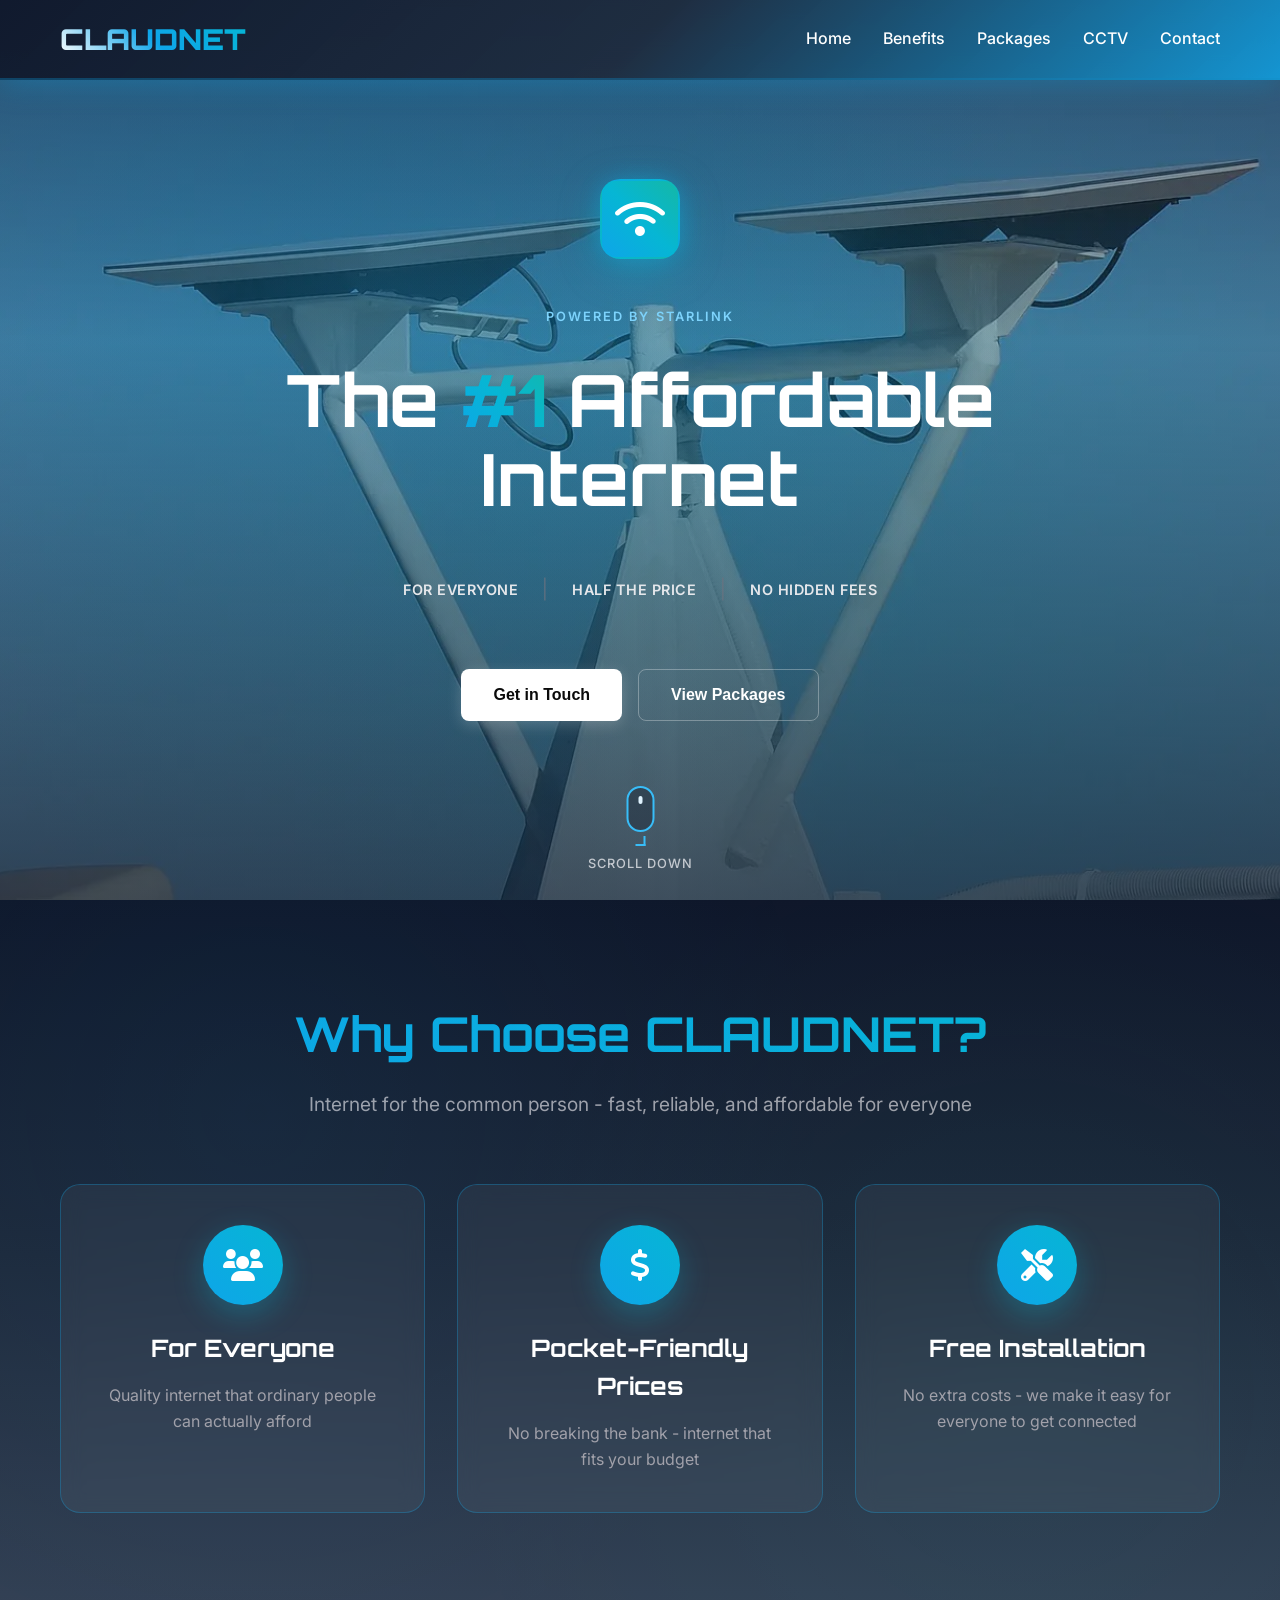
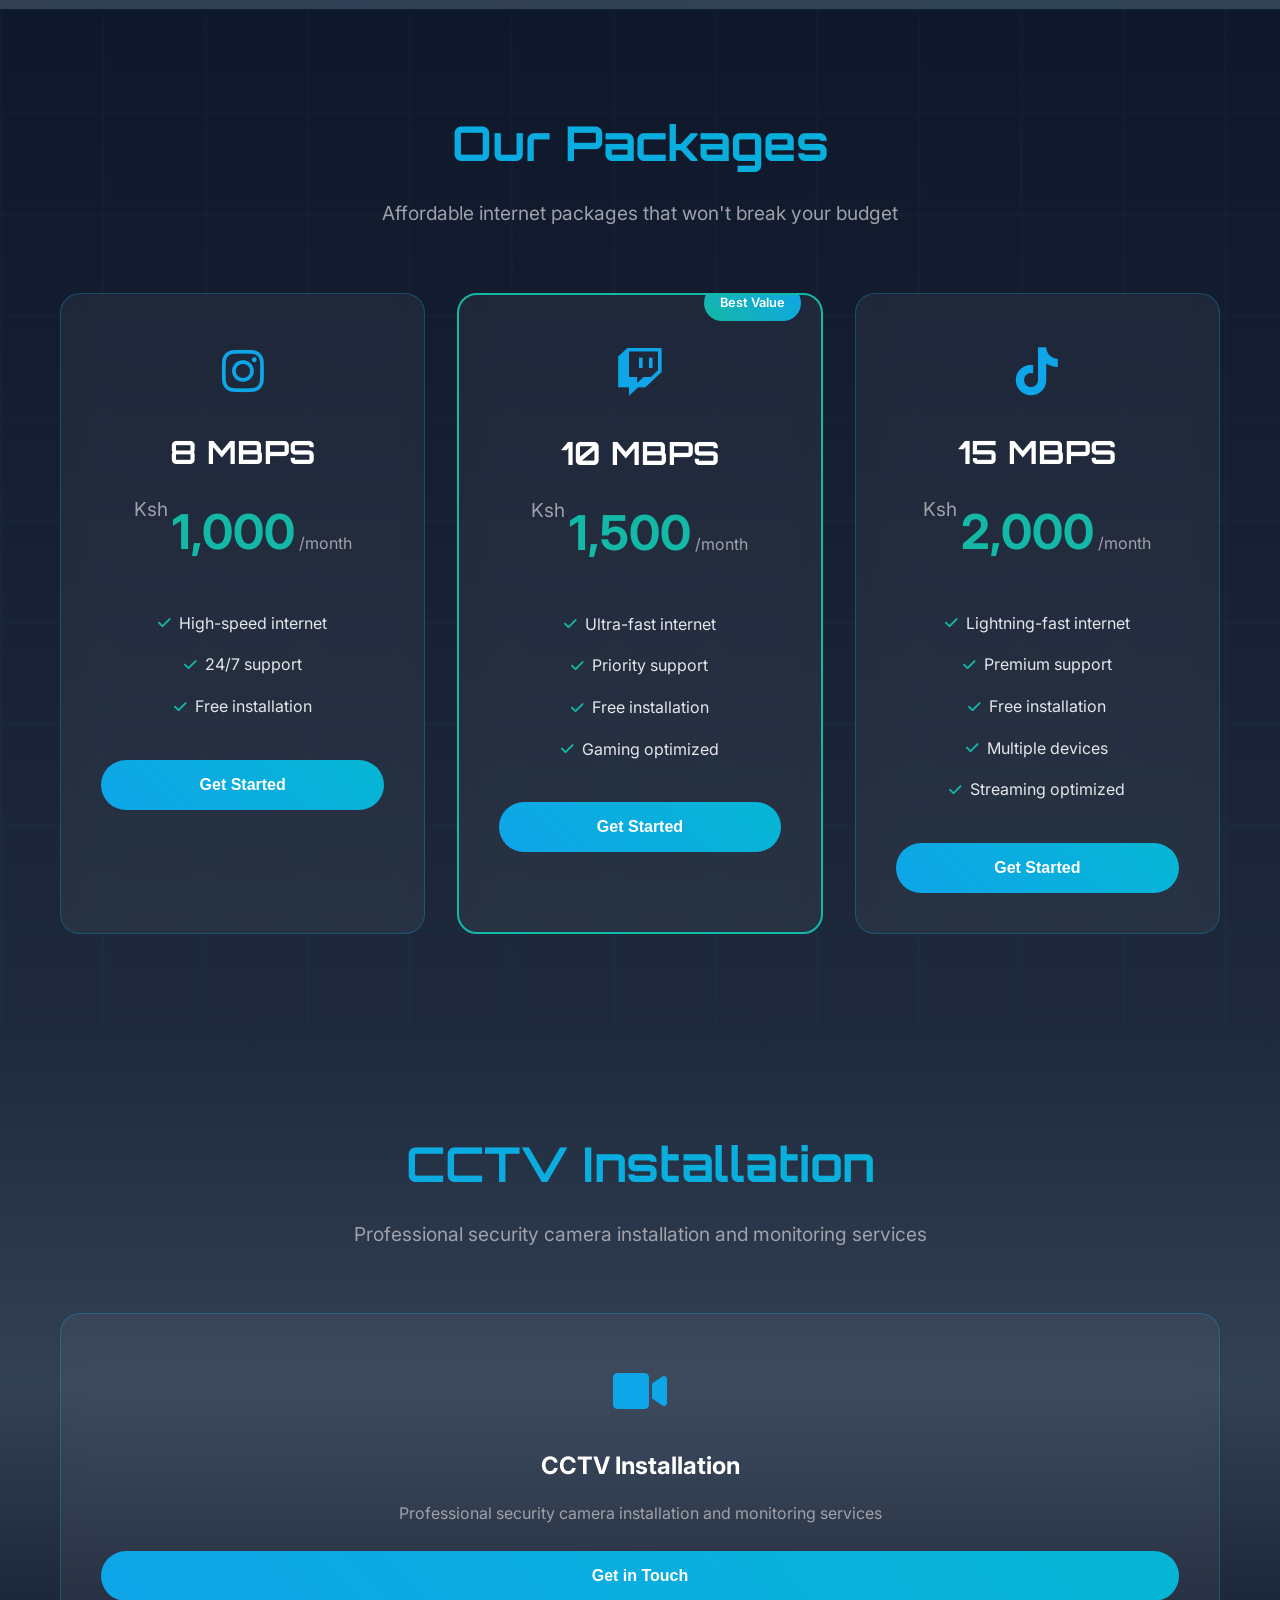
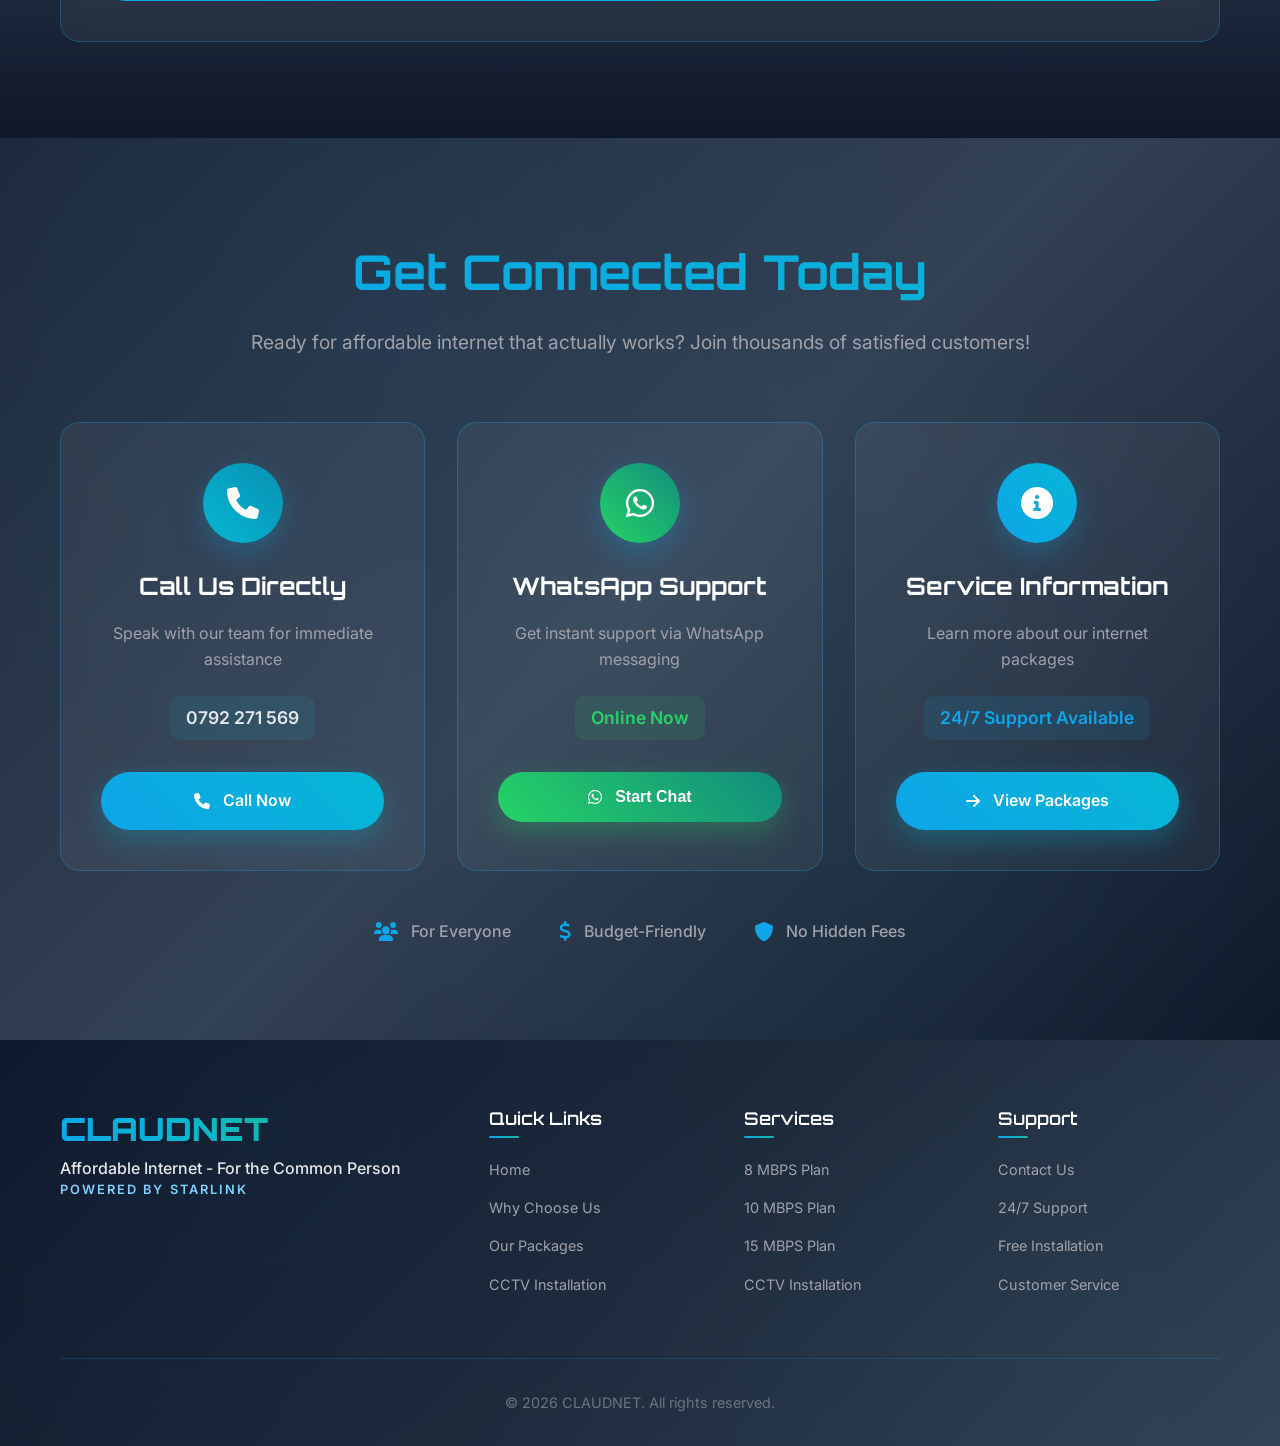
==== commit 966e6cf3: "added updates to the phone numvber" ====
--- a/index.html
+++ b/index.html
@@ -7,8 +7,8 @@
     <!-- Primary Meta Tags -->
     <title>CLAUDNET - Affordable Internet in Kisii Kenya | #1 Internet Service Provider</title>
     <meta name="title" content="CLAUDNET - Affordable Internet in Kisii Kenya | #1 Internet Service Provider">
-    <meta name="description" content="CLAUDNET brings affordable, high-speed internet to Kisii, Kenya. Starting from Ksh 1,000/month for 5MBPS. Free installation, no hidden fees. Internet for the common person.">
-    <meta name="keywords" content="internet Kisii Kenya, affordable internet Kisii, CLAUDNET, internet service provider Kisii, cheap internet Kenya, 5MBPS internet Kisii, 10MBPS internet Kisii, 15MBPS internet Kisii, free installation Kisii, internet packages Kisii">
+    <meta name="description" content="CLAUDNET brings affordable, high-speed internet to Kisii, Kenya. Starting from Ksh 1,000/month for 8MBPS. Free installation, no hidden fees. Internet for the common person. Powered by Starlink.">
+    <meta name="keywords" content="internet Kisii Kenya, affordable internet Kisii, CLAUDNET, internet service provider Kisii, cheap internet Kenya, 8MBPS internet Kisii, 10MBPS internet Kisii, 15MBPS internet Kisii, free installation Kisii, internet packages Kisii">
     <meta name="robots" content="index, follow">
     <meta name="language" content="English">
     <meta name="author" content="CLAUDNET">
@@ -20,7 +20,7 @@
     <meta property="og:type" content="website">
     <meta property="og:url" content="https://claudnet.co.ke/">
     <meta property="og:title" content="CLAUDNET - Affordable Internet in Kisii Kenya | #1 Internet Service Provider">
-    <meta property="og:description" content="CLAUDNET brings affordable, high-speed internet to Kisii, Kenya. Starting from Ksh 1,000/month for 5MBPS. Free installation, no hidden fees. Internet for the common person.">
+    <meta property="og:description" content="CLAUDNET brings affordable, high-speed internet to Kisii, Kenya. Starting from Ksh 1,000/month for 8MBPS. Free installation, no hidden fees. Internet for the common person. Powered by Starlink.">
     <meta property="og:image" content="https://claudnet.co.ke/og-image.jpg">
     <meta property="og:site_name" content="CLAUDNET">
     <meta property="og:locale" content="en_KE">
@@ -29,7 +29,7 @@
     <meta property="twitter:card" content="summary_large_image">
     <meta property="twitter:url" content="https://claudnet.co.ke/">
     <meta property="twitter:title" content="CLAUDNET - Affordable Internet in Kisii Kenya | #1 Internet Service Provider">
-    <meta property="twitter:description" content="CLAUDNET brings affordable, high-speed internet to Kisii, Kenya. Starting from Ksh 1,000/month for 5MBPS. Free installation, no hidden fees. Internet for the common person.">
+    <meta property="twitter:description" content="CLAUDNET brings affordable, high-speed internet to Kisii, Kenya. Starting from Ksh 1,000/month for 8MBPS. Free installation, no hidden fees. Internet for the common person. Powered by Starlink.">
     <meta property="twitter:image" content="https://claudnet.co.ke/og-image.jpg">
     
     <!-- Additional SEO Meta Tags -->
@@ -69,7 +69,7 @@
         "url": "https://claudnet.co.ke",
         "logo": "https://claudnet.co.ke/logo.png",
         "image": "https://claudnet.co.ke/og-image.jpg",
-        "telephone": "+254746974915",
+        "telephone": "+254792271569",
         "email": "info@claudnet.co.ke",
         "address": {
             "@type": "PostalAddress",
@@ -102,7 +102,7 @@
                     "@type": "Offer",
                     "itemOffered": {
                         "@type": "Service",
-                        "name": "5 MBPS Internet Package",
+                        "name": "8 MBPS Internet Package",
                         "description": "High-speed internet package for basic usage"
                     },
                     "price": "1000",
@@ -174,7 +174,7 @@
                 "name": "What internet packages do you offer in Kisii, Kenya?",
                 "acceptedAnswer": {
                     "@type": "Answer",
-                    "text": "We offer three internet packages in Kisii: 5MBPS for Ksh 1,000/month, 10MBPS for Ksh 1,500/month, and 15MBPS for Ksh 2,000/month. All packages include free installation and 24/7 support."
+                    "text": "We offer three internet packages in Kisii: 8MBPS for Ksh 1,000/month, 10MBPS for Ksh 1,500/month, and 15MBPS for Ksh 2,000/month. All packages include free installation and 24/7 support."
                 }
             },
             {
@@ -215,7 +215,7 @@
         },
         "contactPoint": {
             "@type": "ContactPoint",
-            "telephone": "+254746974915",
+            "telephone": "+254792271569",
             "contactType": "customer service",
             "availableLanguage": ["English", "Swahili"]
         },
@@ -238,7 +238,7 @@
                 <a href="#home">Home</a>
                 <a href="#benefits">Benefits</a>
                 <a href="#packages">Packages</a>
-                <a href="#coming-soon">Coming Soon</a>
+                <a href="#cctv">CCTV</a>
                 <a href="#contact">Contact</a>
             </div>
             <div class="hamburger" id="hamburger">
@@ -252,6 +252,7 @@
     <!-- Hero Section -->
     <section id="home" class="hero">
         <div class="hero-background">
+            <img class="hero-photo" src="images/hero.webp" alt="Starlink dishes installed for internet in Kisii" width="1460" height="860">
             <div class="cosmic-background"></div>
             <div class="gradient-overlay"></div>
         </div>
@@ -261,6 +262,7 @@
                     <i class="fas fa-wifi" aria-hidden="true"></i>
                 </div>
             </div>
+            <p class="provider-note">Powered by Starlink</p>
             <h1 class="hero-title">
                 The <span class="highlight">#1</span> Affordable Internet
             </h1>
@@ -281,13 +283,13 @@
                 <button class="cta-button primary" onclick="contactWhatsApp('Get in Touch')">
                     <span>Get in Touch</span>
                 </button>
-                <button class="cta-button secondary" onclick="scrollToBenefits()">
+                <button class="cta-button secondary" onclick="scrollToPackages()">
                     <span>View Packages</span>
                 </button>
             </div>
         </div>
         <div class="scroll-indicator" onclick="scrollToBenefits()">
-            <div class="scroll-arrow"></div>
+            <div class="scroll-arrow" aria-hidden="true"><span></span></div>
             <span class="scroll-text">Scroll Down</span>
         </div>
     </section>
@@ -335,7 +337,7 @@
                     <div class="package-icon">
                         <i class="fab fa-instagram"></i>
                     </div>
-                    <div class="package-speed">5 MBPS</div>
+                    <div class="package-speed">8 MBPS</div>
                     <div class="package-price">
                         <span class="currency">Ksh</span>
                         <span class="amount">1,000</span>
@@ -346,7 +348,7 @@
                         <li><i class="fas fa-check"></i> 24/7 support</li>
                         <li><i class="fas fa-check"></i> Free installation</li>
                     </ul>
-                    <button class="package-btn" onclick="contactWhatsApp('5 MBPS')">Get Started</button>
+                    <button class="package-btn" onclick="contactWhatsApp('8 MBPS')">Get Started</button>
                 </div>
 
                 <div class="package-card package-2 featured">
@@ -392,11 +394,11 @@
         </div>
     </section>
 
-    <!-- Coming Soon Section -->
-    <section id="coming-soon" class="coming-soon">
+    <!-- CCTV Section -->
+    <section id="cctv" class="coming-soon">
         <div class="container">
-            <h2 class="section-title">Coming Soon</h2>
-            <p class="section-subtitle">Exciting new services launching soon!</p>
+            <h2 class="section-title">CCTV Installation</h2>
+            <p class="section-subtitle">Professional security camera installation and monitoring services</p>
             
             <div class="coming-soon-grid">
                 <div class="coming-soon-item">
@@ -405,10 +407,7 @@
                     </div>
                     <h3>CCTV Installation</h3>
                     <p>Professional security camera installation and monitoring services</p>
-                    <div class="coming-soon-badge">
-                        <i class="fas fa-clock"></i>
-                        <span>Coming Soon</span>
-                    </div>
+                    <button class="package-btn" onclick="contactWhatsApp('CCTV Installation')">Get in Touch</button>
                 </div>
             </div>
         </div>
@@ -430,9 +429,9 @@
                     <h3>Call Us Directly</h3>
                     <p>Speak with our team for immediate assistance</p>
                     <div class="contact-info">
-                        <span class="phone-number">0746 974 915</span>
-                    </div>
-                    <a href="tel:0746974915" class="contact-action-btn">
+                        <span class="phone-number">0792 271 569</span>
+                    </div>
+                    <a href="tel:+254792271569" class="contact-action-btn">
                         <i class="fas fa-phone"></i>
                         <span>Call Now</span>
                     </a>
@@ -494,6 +493,7 @@
                     <div class="footer-logo">
                         <span class="logo-text">CLAUDNET</span>
                         <p class="footer-tagline">Affordable Internet - For the Common Person</p>
+                        <p class="provider-note">Powered by Starlink</p>
                     </div>
                 </div>
                 
@@ -504,17 +504,17 @@
                             <li><a href="#home">Home</a></li>
                             <li><a href="#benefits" onclick="contactWhatsApp('Benefits Inquiry')">Why Choose Us</a></li>
                             <li><a href="#packages" onclick="contactWhatsApp('Package Comparison')">Our Packages</a></li>
-                            <li><a href="#coming-soon">Coming Soon</a></li>
+                            <li><a href="#cctv">CCTV Installation</a></li>
                         </ul>
                     </div>
                     
                     <div class="footer-section">
                         <h4>Services</h4>
                         <ul>
-                            <li><a href="#packages" onclick="contactWhatsApp('5 MBPS')">5 MBPS Plan</a></li>
+                            <li><a href="#packages" onclick="contactWhatsApp('8 MBPS')">8 MBPS Plan</a></li>
                             <li><a href="#packages" onclick="contactWhatsApp('10 MBPS')">10 MBPS Plan</a></li>
                             <li><a href="#packages" onclick="contactWhatsApp('15 MBPS')">15 MBPS Plan</a></li>
-                            <li><a href="#coming-soon" onclick="contactWhatsApp('CCTV Installation')">CCTV Installation</a></li>
+                            <li><a href="#cctv" onclick="contactWhatsApp('CCTV Installation')">CCTV Installation</a></li>
                         </ul>
                     </div>
                     
--- a/styles.css
+++ b/styles.css
@@ -140,6 +140,15 @@
     z-index: 1;
 }
 
+.hero-photo {
+    position: absolute;
+    inset: 0;
+    width: 100%;
+    height: 100%;
+    object-fit: cover;
+    object-position: center 42%;
+}
+
 .cosmic-background {
     position: absolute;
     top: 0;
@@ -166,10 +175,19 @@
     left: 0;
     width: 100%;
     height: 100%;
-    background: 
+    background:
+        linear-gradient(180deg, rgba(15, 23, 42, 0.55) 0%, rgba(15, 23, 42, 0.28) 38%, rgba(15, 23, 42, 0.72) 100%),
         radial-gradient(circle at 30% 30%, rgba(14, 165, 233, 0.25) 0%, transparent 60%),
-        radial-gradient(circle at 70% 70%, rgba(6, 182, 212, 0.2) 0%, transparent 60%),
-        radial-gradient(circle at 50% 50%, rgba(20, 184, 166, 0.15) 0%, transparent 70%);
+        radial-gradient(circle at 70% 70%, rgba(6, 182, 212, 0.2) 0%, transparent 60%);
+}
+
+.provider-note {
+    margin: 0;
+    color: #7dd3fc;
+    font-size: 0.8rem;
+    font-weight: 600;
+    letter-spacing: 0.16em;
+    text-transform: uppercase;
 }
 
 .floating-elements {
@@ -588,7 +606,7 @@
 
 .scroll-indicator {
     position: absolute;
-    bottom: 2rem;
+    bottom: 1.6rem;
     left: 50%;
     transform: translateX(-50%);
     z-index: 2;
@@ -596,51 +614,55 @@
     display: flex;
     flex-direction: column;
     align-items: center;
-    gap: 0.8rem;
-    transition: all 0.3s ease;
-}
-
-.scroll-indicator:hover {
-    transform: translateX(-50%) translateY(-3px);
+    gap: 0.85rem;
 }
 
 .scroll-arrow {
-    width: 40px;
-    height: 40px;
-    background: rgba(14, 165, 233, 0.1);
-    border: 2px solid #0ea5e9;
-    border-radius: 50%;
-    display: flex;
-    align-items: center;
-    justify-content: center;
-    position: relative;
-    animation: scrollDown 2s infinite;
-    transition: all 0.3s ease;
-    backdrop-filter: blur(10px);
-}
-
-.scroll-arrow::before {
-    content: '';
+    position: relative;
+    width: 28px;
+    height: 46px;
+    border: 2px solid #38bdf8;
+    border-radius: 16px;
+    background: rgba(15, 23, 42, 0.35);
+    box-shadow: 0 0 0 0 rgba(14, 165, 233, 0.45);
+    animation: scrollGlow 2.2s ease-out infinite;
+}
+
+.scroll-arrow span {
+    position: absolute;
+    left: 50%;
+    top: 8px;
+    width: 4px;
+    height: 8px;
+    margin-left: -2px;
+    border-radius: 4px;
+    background: #e0f2fe;
+    animation: scrollWheel 1.5s cubic-bezier(0.4, 0, 0.2, 1) infinite;
+}
+
+.scroll-arrow::after {
+    content: "";
+    position: absolute;
+    left: 50%;
+    bottom: -16px;
     width: 8px;
     height: 8px;
-    border-right: 2px solid #0ea5e9;
-    border-bottom: 2px solid #0ea5e9;
-    transform: rotate(45deg);
-    margin-top: 3px;
+    margin-left: -5px;
+    border-right: 2px solid #38bdf8;
+    border-bottom: 2px solid #38bdf8;
+    animation: scrollChev 1.5s ease-in-out infinite;
 }
 
 .scroll-indicator:hover .scroll-arrow {
-    background: rgba(20, 184, 166, 0.2);
     border-color: #14b8a6;
-    transform: scale(1.05);
-    box-shadow: 0 8px 25px rgba(14, 165, 233, 0.3);
-}
-
-.scroll-indicator:hover .scroll-arrow::before {
+}
+
+.scroll-indicator:hover .scroll-arrow::after {
     border-color: #14b8a6;
 }
 
 .scroll-text {
+    margin-top: 0.55rem;
     color: #e5e7eb;
     font-size: 0.8rem;
     font-weight: 500;
@@ -655,9 +677,21 @@
     opacity: 1;
 }
 
-@keyframes scrollDown {
-    0%, 100% { transform: translateY(0); }
-    50% { transform: translateY(8px); }
+@keyframes scrollWheel {
+    0% { transform: translateY(0); opacity: 0; }
+    20% { opacity: 1; }
+    100% { transform: translateY(18px); opacity: 0; }
+}
+
+@keyframes scrollChev {
+    0%, 100% { transform: rotate(45deg) translate(0, 0); opacity: 0.35; }
+    50% { transform: rotate(45deg) translate(3px, 3px); opacity: 1; }
+}
+
+@keyframes scrollGlow {
+    0% { box-shadow: 0 0 0 0 rgba(56, 189, 248, 0.45); }
+    70% { box-shadow: 0 0 0 14px rgba(56, 189, 248, 0); }
+    100% { box-shadow: 0 0 0 0 rgba(56, 189, 248, 0); }
 }
 
 @keyframes slideInLeft {
@@ -1780,3 +1814,11 @@
     }
 }
 
+@media (prefers-reduced-motion: reduce) {
+    .scroll-arrow,
+    .scroll-arrow span,
+    .scroll-arrow::after {
+        animation: none;
+    }
+}
+
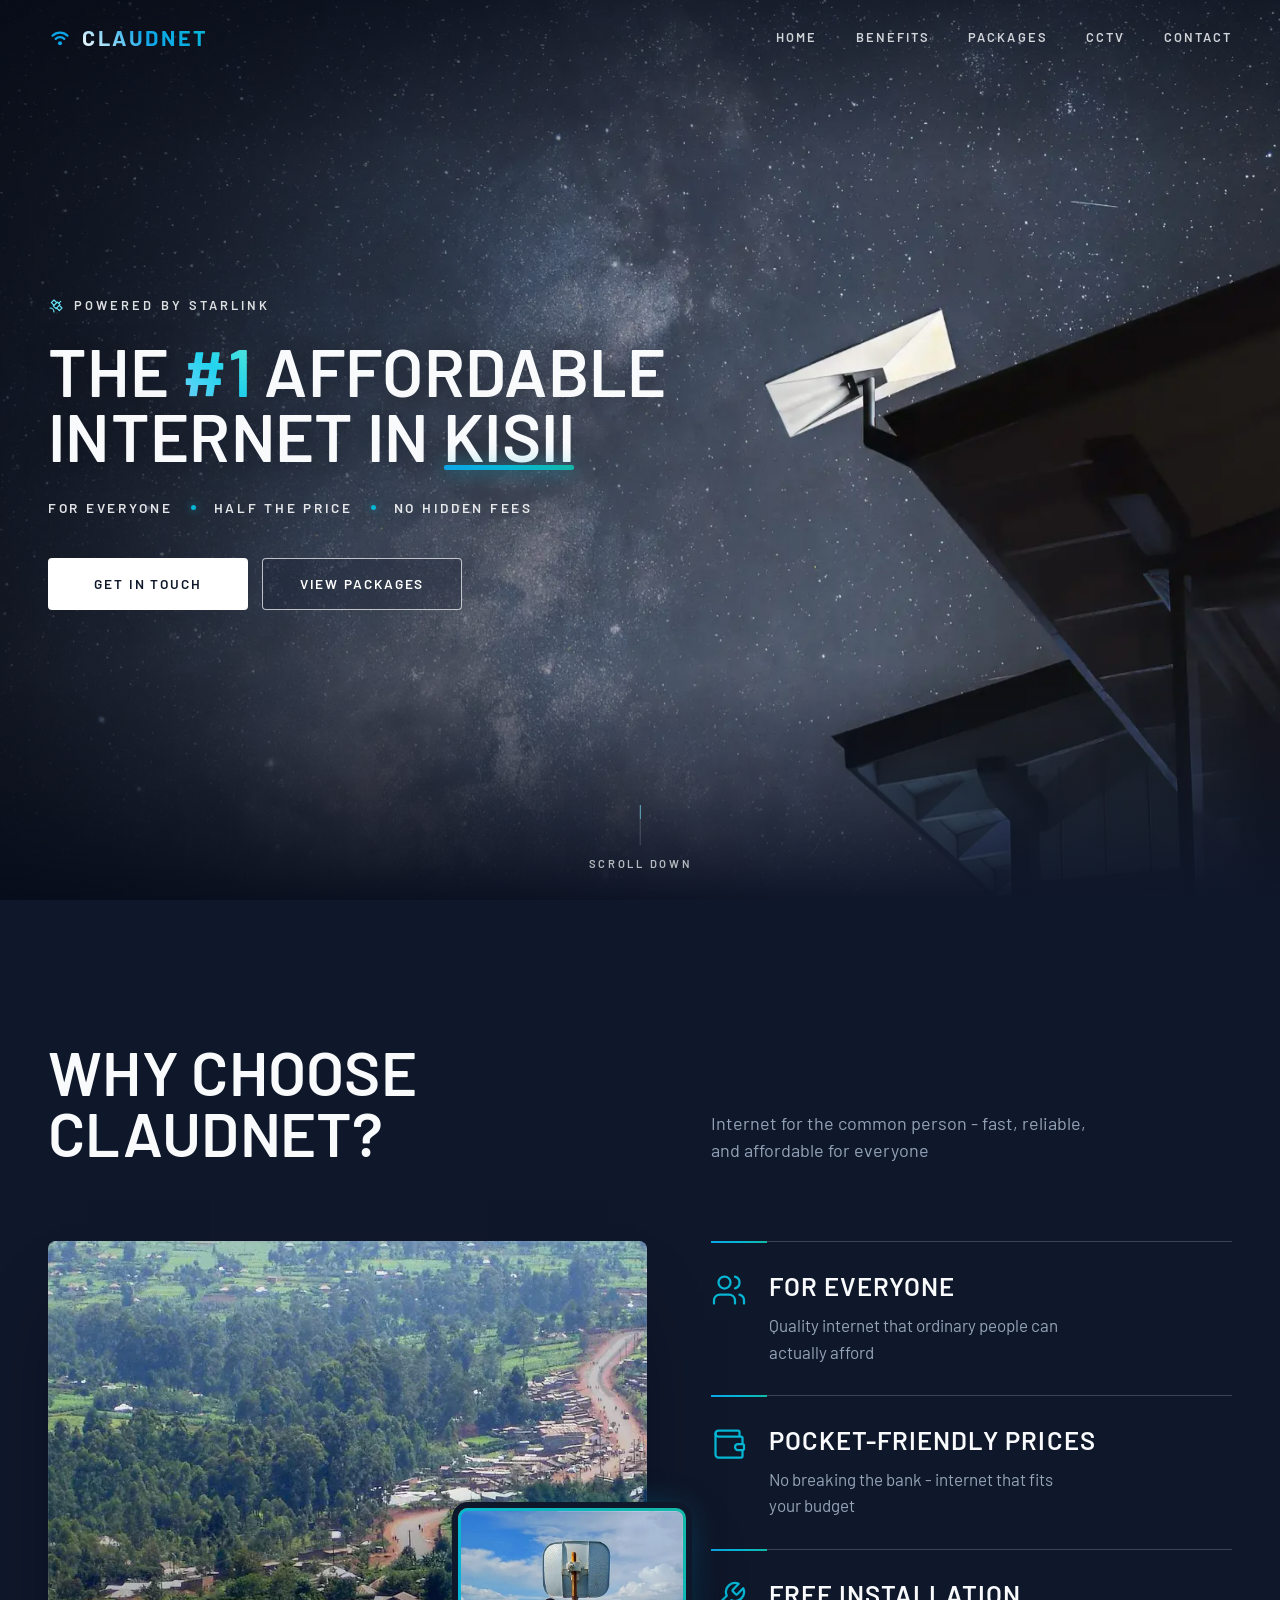
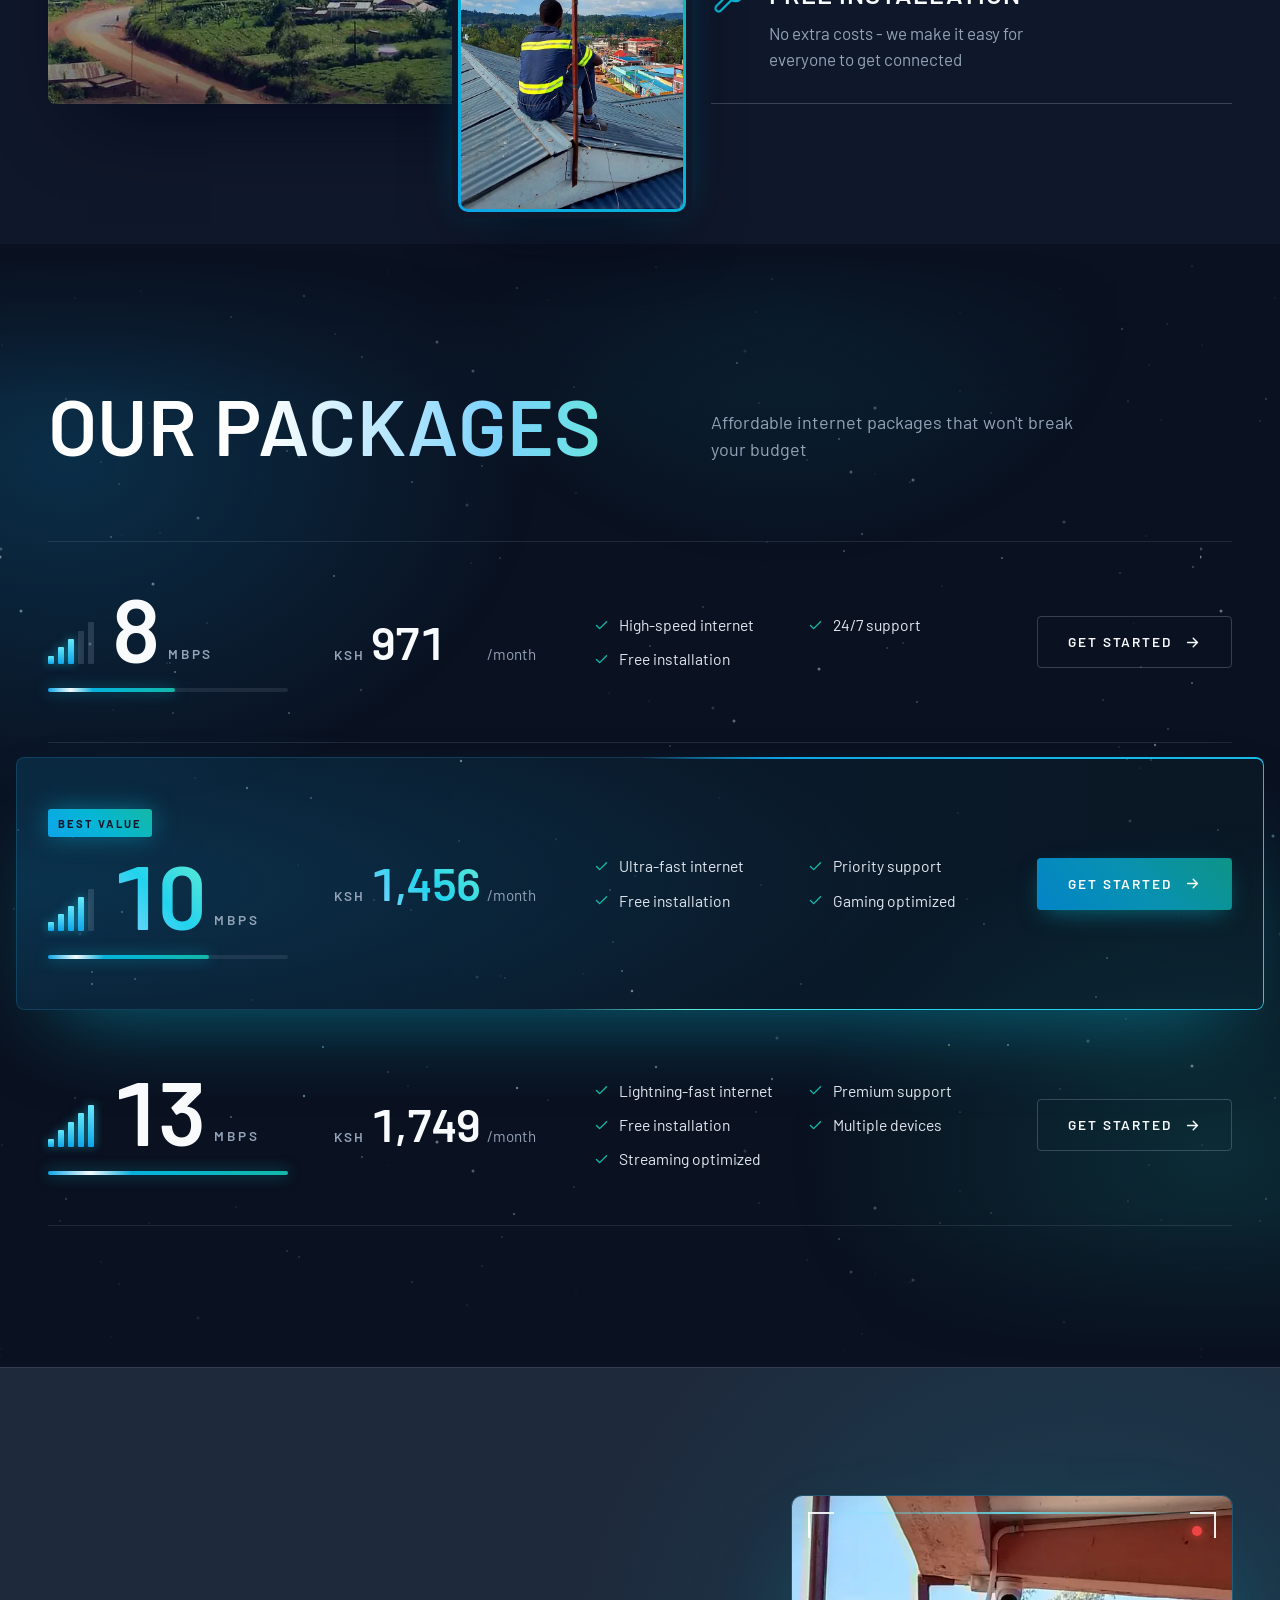
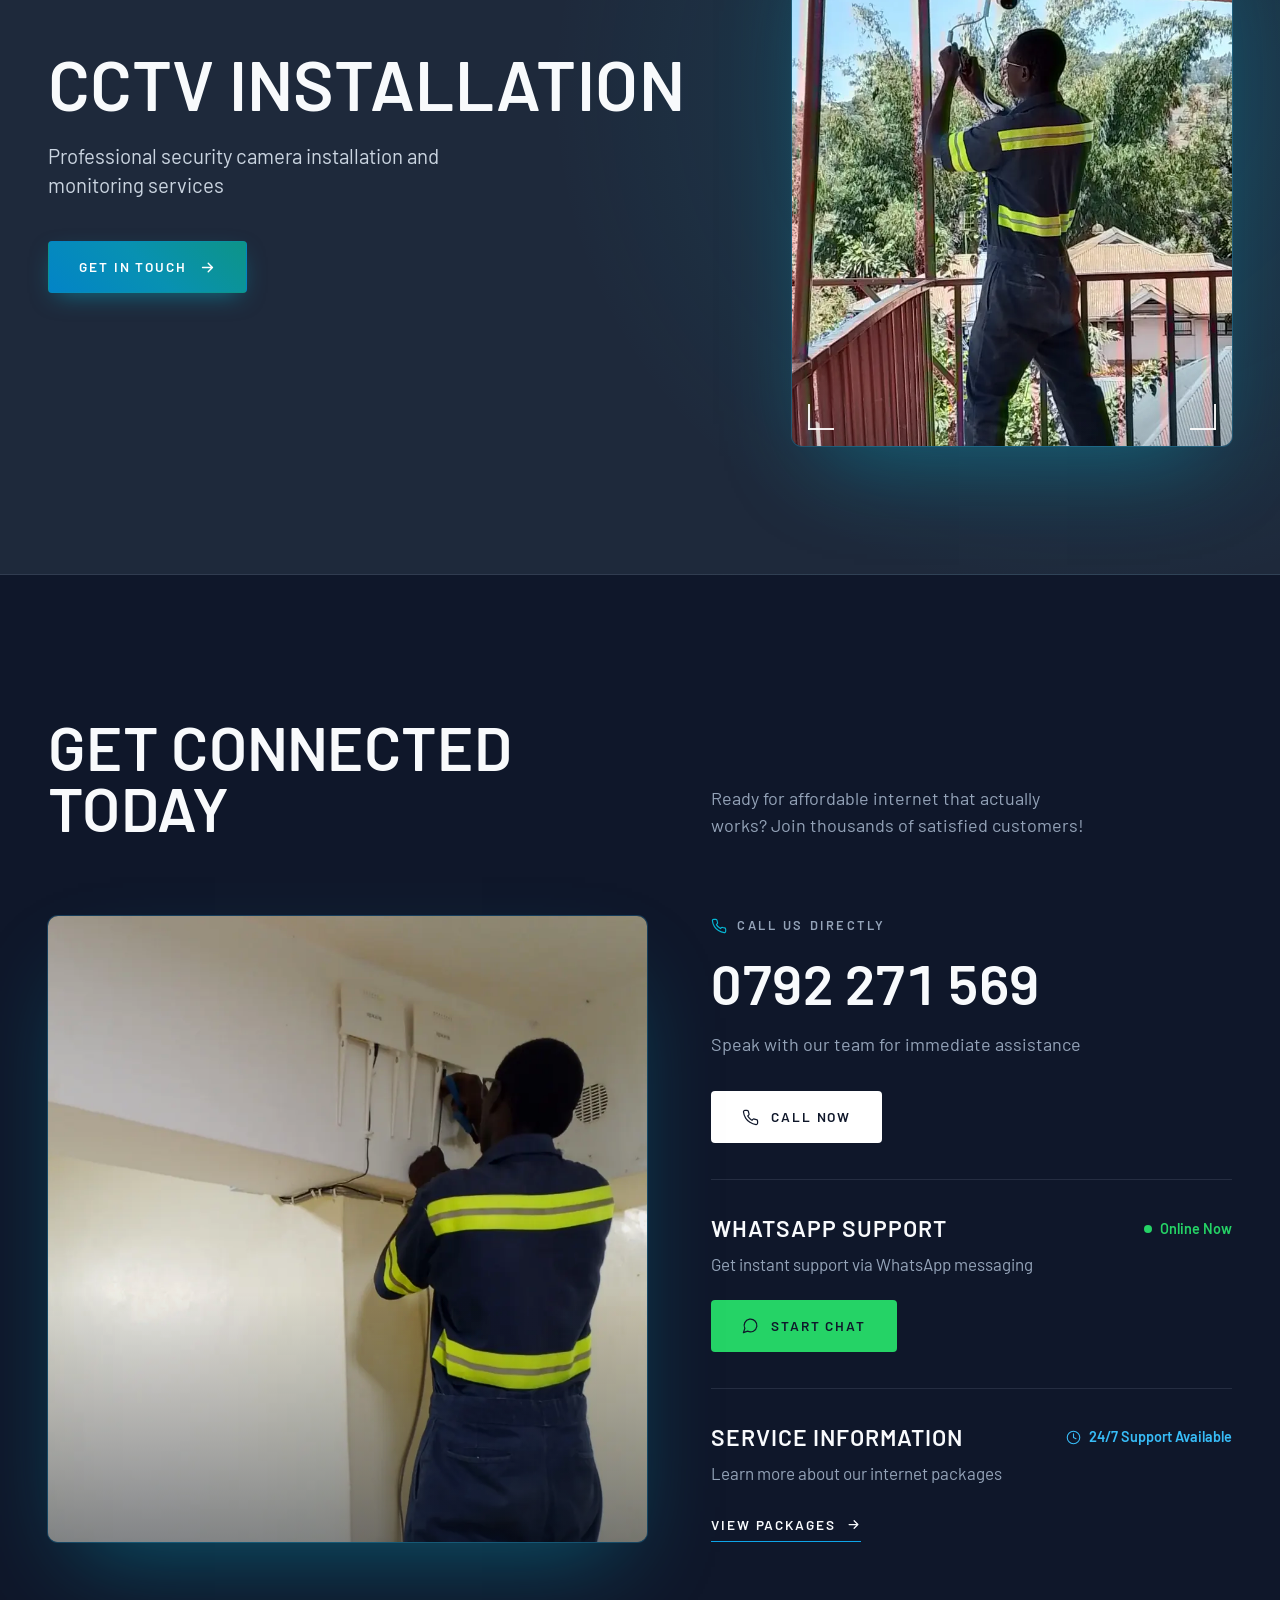
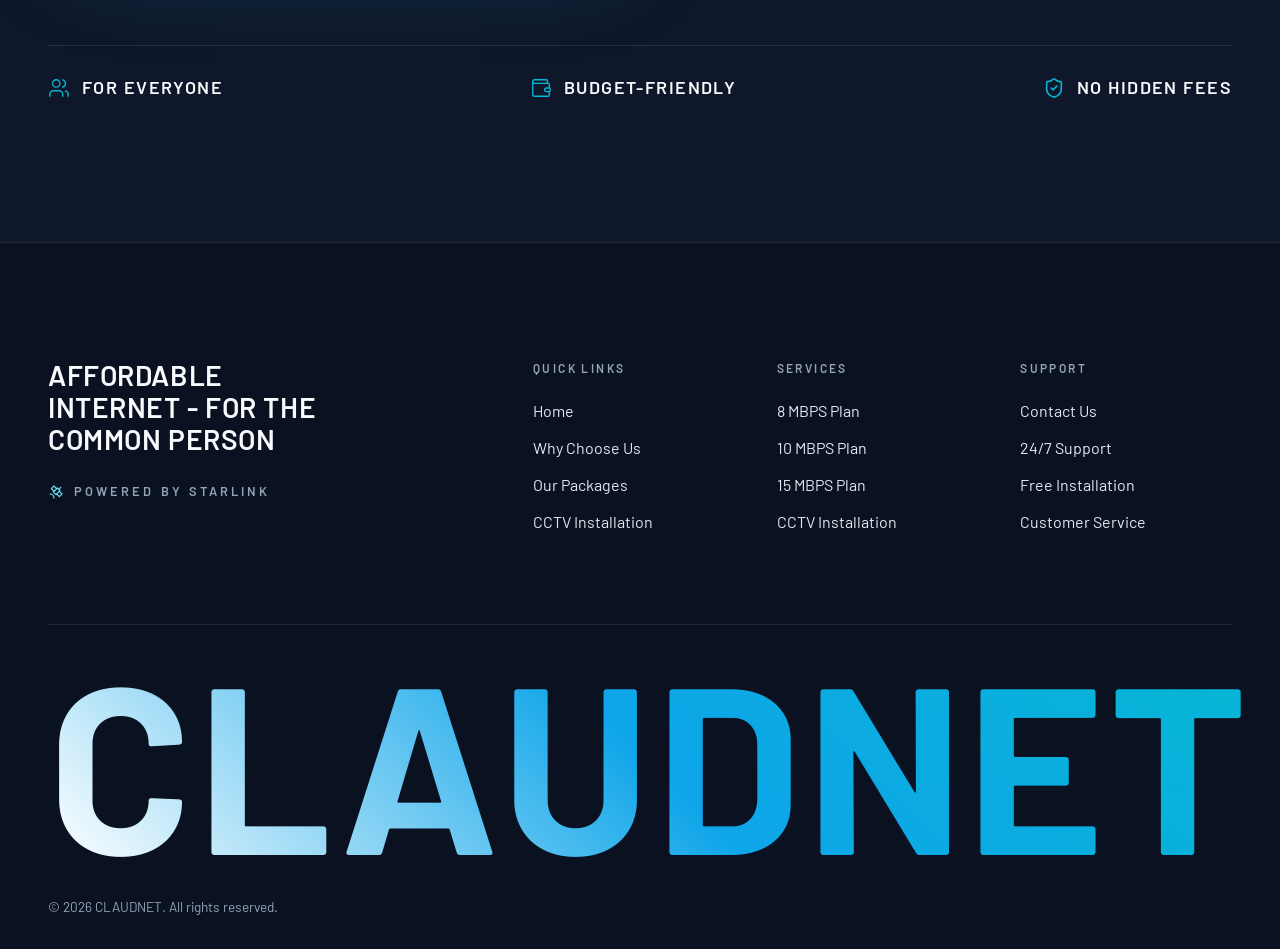
==== commit eb54bc70: "updates revamp" ====
--- a/index.html
+++ b/index.html
@@ -12,7 +12,6 @@
     <meta name="robots" content="index, follow">
     <meta name="language" content="English">
     <meta name="author" content="CLAUDNET">
-    <meta name="revisit-after" content="7 days">
     <link rel="canonical" href="https://claudnet.co.ke/">
     <link rel="sitemap" type="application/xml" title="Sitemap" href="https://claudnet.co.ke/sitemap.xml">
     
@@ -40,7 +39,6 @@
     <meta name="theme-color" content="#0ea5e9">
     <meta name="msapplication-TileColor" content="#0ea5e9">
     
-    <!-- Additional SEO Meta Tags -->
     <meta name="format-detection" content="telephone=yes">
     <meta name="mobile-web-app-capable" content="yes">
     <meta name="apple-mobile-web-app-capable" content="yes">
@@ -51,23 +49,24 @@
     <meta name="msapplication-starturl" content="/">
     
     <!-- Favicon and Icons -->
-    <link rel="icon" type="image/svg+xml" href="data:image/svg+xml,%3Csvg xmlns='http://www.w3.org/2000/svg' viewBox='0 0 100 100'%3E%3Cdefs%3E%3ClinearGradient id='grad' x1='0%25' y1='0%25' x2='100%25' y2='100%25'%3E%3Cstop offset='0%25' style='stop-color:%230ea5e9;stop-opacity:1' /%3E%3Cstop offset='50%25' style='stop-color:%2306b6d4;stop-opacity:1' /%3E%3Cstop offset='100%25' style='stop-color:%2314b8a6;stop-opacity:1' /%3E%3C/linearGradient%3E%3C/defs%3E%3Ccircle cx='50' cy='50' r='45' fill='url(%23grad)'/%3E%3Cpath d='M30 40 L50 60 L70 40' stroke='white' stroke-width='4' fill='none' stroke-linecap='round' stroke-linejoin='round'/%3E%3Cpath d='M30 50 L50 70 L70 50' stroke='white' stroke-width='4' fill='none' stroke-linecap='round' stroke-linejoin='round'/%3E%3C/svg%3E">
-    <link rel="apple-touch-icon" href="data:image/svg+xml,%3Csvg xmlns='http://www.w3.org/2000/svg' viewBox='0 0 100 100'%3E%3Cdefs%3E%3ClinearGradient id='grad' x1='0%25' y1='0%25' x2='100%25' y2='100%25'%3E%3Cstop offset='0%25' style='stop-color:%230ea5e9;stop-opacity:1' /%3E%3Cstop offset='50%25' style='stop-color:%2306b6d4;stop-opacity:1' /%3E%3Cstop offset='100%25' style='stop-color:%2314b8a6;stop-opacity:1' /%3E%3C/linearGradient%3E%3C/defs%3E%3Ccircle cx='50' cy='50' r='45' fill='url(%23grad)'/%3E%3Cpath d='M30 40 L50 60 L70 40' stroke='white' stroke-width='4' fill='none' stroke-linecap='round' stroke-linejoin='round'/%3E%3Cpath d='M30 50 L50 70 L70 50' stroke='white' stroke-width='4' fill='none' stroke-linecap='round' stroke-linejoin='round'/%3E%3C/svg%3E">
+    <link rel="icon" type="image/svg+xml" href="data:image/svg+xml,%3Csvg xmlns='http://www.w3.org/2000/svg' viewBox='0 0 32 32'%3E%3Crect width='32' height='32' rx='7' fill='%230f172a'/%3E%3Ccircle cx='16' cy='23' r='2.7' fill='%230ea5e9'/%3E%3Cpath d='M10.3 17.2a8 8 0 0 1 11.4 0M6 12.9a14 14 0 0 1 20 0' fill='none' stroke='%230ea5e9' stroke-width='3' stroke-linecap='round'/%3E%3C/svg%3E">
+    <link rel="apple-touch-icon" href="data:image/svg+xml,%3Csvg xmlns='http://www.w3.org/2000/svg' viewBox='0 0 32 32'%3E%3Crect width='32' height='32' rx='7' fill='%230f172a'/%3E%3Ccircle cx='16' cy='23' r='2.7' fill='%230ea5e9'/%3E%3Cpath d='M10.3 17.2a8 8 0 0 1 11.4 0M6 12.9a14 14 0 0 1 20 0' fill='none' stroke='%230ea5e9' stroke-width='3' stroke-linecap='round'/%3E%3C/svg%3E">
     
     <!-- Stylesheets -->
+    <link rel="preload" href="fonts/barlow-500.woff2" as="font" type="font/woff2" crossorigin>
+    <link rel="preload" href="fonts/barlow-600.woff2" as="font" type="font/woff2" crossorigin>
+    <link rel="preload" as="image" href="images/night-sky-1600.webp" imagesrcset="images/night-sky-1024.webp 1024w, images/night-sky-1600.webp 1600w, images/night-sky-2400.webp 2400w" imagesizes="(orientation: portrait) 150vh, 100vw" type="image/webp">
     <link rel="stylesheet" href="styles.css">
-    <link href="https://fonts.googleapis.com/css2?family=Orbitron:wght@400;700;900&family=Inter:wght@300;400;500;600;700&display=swap" rel="stylesheet">
-    <link rel="stylesheet" href="https://cdnjs.cloudflare.com/ajax/libs/font-awesome/6.0.0/css/all.min.css">
+    <script>document.documentElement.classList.add('js');</script>
     
     <!-- JSON-LD Structured Data -->
     <script type="application/ld+json">
     {
         "@context": "https://schema.org",
-        "@type": "InternetCafe",
+        "@type": "LocalBusiness",
         "name": "CLAUDNET",
         "description": "Affordable internet service provider in Kisii, Kenya. Bringing connectivity to the common person with high-speed internet packages starting from Ksh 1,000/month.",
         "url": "https://claudnet.co.ke",
-        "logo": "https://claudnet.co.ke/logo.png",
         "image": "https://claudnet.co.ke/og-image.jpg",
         "telephone": "+254792271569",
         "email": "info@claudnet.co.ke",
@@ -148,13 +147,6 @@
                 }
             ]
         },
-        "aggregateRating": {
-            "@type": "AggregateRating",
-            "ratingValue": "4.8",
-            "reviewCount": "150",
-            "bestRating": "5",
-            "worstRating": "1"
-        },
         "sameAs": [
             "https://www.facebook.com/claudnet",
             "https://www.instagram.com/claudnet",
@@ -204,7 +196,6 @@
         "@type": "Organization",
         "name": "CLAUDNET",
         "url": "https://claudnet.co.ke",
-        "logo": "https://claudnet.co.ke/logo.png",
         "description": "Leading affordable internet service provider in Kisii, Kenya. Bringing connectivity to the common person with reliable, high-speed internet packages.",
         "address": {
             "@type": "PostalAddress",
@@ -228,287 +219,293 @@
     </script>
 </head>
 <body>
+    <!-- Icon sprite -->
+    <svg class="sprite" aria-hidden="true" focusable="false">
+        <symbol id="i-signal" viewBox="0 0 32 32"><circle cx="16" cy="23" r="2.7" fill="currentColor"/><path d="M10.3 17.2a8 8 0 0 1 11.4 0M6 12.9a14 14 0 0 1 20 0" fill="none" stroke="currentColor" stroke-width="3" stroke-linecap="round"/></symbol>
+        <symbol id="i-satellite" viewBox="0 0 24 24"><g fill="none" stroke="currentColor" stroke-width="1.75" stroke-linecap="round" stroke-linejoin="round"><path d="M13 7 9 3 5 7l4 4"/><path d="m17 11 4 4-4 4-4-4"/><path d="m8 12 4 4 6-6-4-4Z"/><path d="m16 8 3-3"/><path d="M9 21a6 6 0 0 0-6-6"/></g></symbol>
+        <symbol id="i-users" viewBox="0 0 24 24"><g fill="none" stroke="currentColor" stroke-width="1.5" stroke-linecap="round" stroke-linejoin="round"><path d="M16 21v-2a4 4 0 0 0-4-4H6a4 4 0 0 0-4 4v2"/><circle cx="9" cy="7" r="4"/><path d="M22 21v-2a4 4 0 0 0-3-3.87"/><path d="M16 3.13a4 4 0 0 1 0 7.75"/></g></symbol>
+        <symbol id="i-wallet" viewBox="0 0 24 24"><g fill="none" stroke="currentColor" stroke-width="1.5" stroke-linecap="round" stroke-linejoin="round"><path d="M19 7V4a1 1 0 0 0-1-1H5a2 2 0 0 0 0 4h15a1 1 0 0 1 1 1v4h-3a2 2 0 0 0 0 4h3a1 1 0 0 0 1-1v-2a1 1 0 0 0-1-1"/><path d="M3 5v14a2 2 0 0 0 2 2h15a1 1 0 0 0 1-1v-4"/></g></symbol>
+        <symbol id="i-wrench" viewBox="0 0 24 24"><path d="M14.7 6.3a1 1 0 0 0 0 1.4l1.6 1.6a1 1 0 0 0 1.4 0l3.77-3.77a6 6 0 0 1-7.94 7.94l-6.91 6.91a2.12 2.12 0 0 1-3-3l6.91-6.91a6 6 0 0 1 7.94-7.94l-3.76 3.76z" fill="none" stroke="currentColor" stroke-width="1.5" stroke-linecap="round" stroke-linejoin="round"/></symbol>
+        <symbol id="i-shield" viewBox="0 0 24 24"><g fill="none" stroke="currentColor" stroke-width="1.75" stroke-linecap="round" stroke-linejoin="round"><path d="M20 13c0 5-3.5 7.5-7.66 8.95a1 1 0 0 1-.67-.01C7.5 20.5 4 18 4 13V6a1 1 0 0 1 1-1c2 0 4.5-1.2 6.24-2.72a1.17 1.17 0 0 1 1.52 0C14.51 3.81 17 5 19 5a1 1 0 0 1 1 1z"/><path d="m9 12 2 2 4-4"/></g></symbol>
+        <symbol id="i-check" viewBox="0 0 24 24"><path d="M20 6 9 17l-5-5" fill="none" stroke="currentColor" stroke-width="2.25" stroke-linecap="round" stroke-linejoin="round"/></symbol>
+        <symbol id="i-arrow" viewBox="0 0 24 24"><path d="M5 12h14M13 6l6 6-6 6" fill="none" stroke="currentColor" stroke-width="2" stroke-linecap="round" stroke-linejoin="round"/></symbol>
+        <symbol id="i-phone" viewBox="0 0 24 24"><path d="M22 16.92v3a2 2 0 0 1-2.18 2 19.79 19.79 0 0 1-8.63-3.07 19.5 19.5 0 0 1-6-6 19.79 19.79 0 0 1-3.07-8.67A2 2 0 0 1 4.11 2h3a2 2 0 0 1 2 1.72 12.84 12.84 0 0 0 .7 2.81 2 2 0 0 1-.45 2.11L8.09 9.91a16 16 0 0 0 6 6l1.27-1.27a2 2 0 0 1 2.11-.45 12.84 12.84 0 0 0 2.81.7A2 2 0 0 1 22 16.92z" fill="none" stroke="currentColor" stroke-width="1.75" stroke-linecap="round" stroke-linejoin="round"/></symbol>
+        <symbol id="i-chat" viewBox="0 0 24 24"><path d="M7.9 20A9 9 0 1 0 4 16.1L2 22Z" fill="none" stroke="currentColor" stroke-width="1.75" stroke-linecap="round" stroke-linejoin="round"/></symbol>
+        <symbol id="i-clock" viewBox="0 0 24 24"><g fill="none" stroke="currentColor" stroke-width="1.75" stroke-linecap="round" stroke-linejoin="round"><circle cx="12" cy="12" r="10"/><path d="M12 6v6l4 2"/></g></symbol>
+    </svg>
+
     <!-- Navigation -->
-    <nav class="navbar">
-        <div class="nav-container">
-            <div class="logo">
-                <span class="logo-text">CLAUDNET</span>
-            </div>
-            <div class="nav-links" id="navLinks">
+    <header class="nav" id="nav">
+        <div class="wrap nav-inner">
+            <a class="brand" href="#home" aria-label="CLAUDNET home">
+                <svg class="brand-mark" aria-hidden="true"><use href="#i-signal"/></svg>
+                <span class="logo-text">CLAUD<span>NET</span></span>
+            </a>
+            <nav class="nav-links" id="navLinks" aria-label="Main">
                 <a href="#home">Home</a>
                 <a href="#benefits">Benefits</a>
                 <a href="#packages">Packages</a>
                 <a href="#cctv">CCTV</a>
                 <a href="#contact">Contact</a>
-            </div>
-            <div class="hamburger" id="hamburger">
+            </nav>
+            <button class="hamburger" id="hamburger" type="button" aria-label="Menu" aria-controls="navLinks" aria-expanded="false">
                 <span></span>
                 <span></span>
-                <span></span>
-            </div>
+            </button>
         </div>
-    </nav>
-
-    <!-- Hero Section -->
-    <section id="home" class="hero">
-        <div class="hero-background">
-            <img class="hero-photo" src="images/hero.webp" alt="Starlink dishes installed for internet in Kisii" width="1460" height="860">
-            <div class="cosmic-background"></div>
-            <div class="gradient-overlay"></div>
-        </div>
-        <div class="hero-content">
-            <div class="hero-logo">
-                <div class="logo-icon" aria-label="CLAUDNET WiFi Internet Service">
-                    <i class="fas fa-wifi" aria-hidden="true"></i>
-                </div>
-            </div>
-            <p class="provider-note">Powered by Starlink</p>
-            <h1 class="hero-title">
-                The <span class="highlight">#1</span> Affordable Internet
-            </h1>
-            <div class="hero-achievements">
-                <div class="achievement-item">
-                    <span class="achievement-text">FOR EVERYONE</span>
-                </div>
-                <div class="achievement-divider">|</div>
-                <div class="achievement-item">
-                    <span class="achievement-text">HALF THE PRICE</span>
-                </div>
-                <div class="achievement-divider">|</div>
-                <div class="achievement-item">
-                    <span class="achievement-text">NO HIDDEN FEES</span>
-                </div>
-            </div>
-            <div class="hero-cta">
-                <button class="cta-button primary" onclick="contactWhatsApp('Get in Touch')">
-                    <span>Get in Touch</span>
-                </button>
-                <button class="cta-button secondary" onclick="scrollToPackages()">
-                    <span>View Packages</span>
-                </button>
-            </div>
-        </div>
-        <div class="scroll-indicator" onclick="scrollToBenefits()">
-            <div class="scroll-arrow" aria-hidden="true"><span></span></div>
-            <span class="scroll-text">Scroll Down</span>
-        </div>
-    </section>
-
-    <!-- Benefits Section -->
-    <section id="benefits" class="benefits">
-        <div class="container">
-            <h2 class="section-title">Why Choose CLAUDNET?</h2>
-            <p class="section-subtitle">Internet for the common person - fast, reliable, and affordable for everyone</p>
-            
-            <div class="benefits-grid">
-                <div class="benefit-item">
-                    <div class="benefit-icon">
-                        <i class="fas fa-users"></i>
-                    </div>
-                    <h3>For Everyone</h3>
-                    <p>Quality internet that ordinary people can actually afford</p>
-                </div>
-                <div class="benefit-item">
-                    <div class="benefit-icon">
-                        <i class="fas fa-dollar-sign"></i>
-                    </div>
-                    <h3>Pocket-Friendly Prices</h3>
-                    <p>No breaking the bank - internet that fits your budget</p>
-                </div>
-                <div class="benefit-item">
-                    <div class="benefit-icon">
-                        <i class="fas fa-tools"></i>
-                    </div>
-                    <h3>Free Installation</h3>
-                    <p>No extra costs - we make it easy for everyone to get connected</p>
-                </div>
-            </div>
-        </div>
-    </section>
-
-    <!-- Packages Section -->
-    <section id="packages" class="packages">
-        <div class="container">
-            <h2 class="section-title">Our Packages</h2>
-            <p class="section-subtitle">Affordable internet packages that won't break your budget</p>
-            
-            <div class="packages-grid">
-                <div class="package-card package-1">
-                    <div class="package-icon">
-                        <i class="fab fa-instagram"></i>
-                    </div>
-                    <div class="package-speed">8 MBPS</div>
-                    <div class="package-price">
-                        <span class="currency">Ksh</span>
-                        <span class="amount">1,000</span>
-                        <span class="period">/month</span>
-                    </div>
-                    <ul class="package-features">
-                        <li><i class="fas fa-check"></i> High-speed internet</li>
-                        <li><i class="fas fa-check"></i> 24/7 support</li>
-                        <li><i class="fas fa-check"></i> Free installation</li>
-                    </ul>
-                    <button class="package-btn" onclick="contactWhatsApp('8 MBPS')">Get Started</button>
-                </div>
-
-                <div class="package-card package-2 featured">
-                    <div class="package-badge">Best Value</div>
-                    <div class="package-icon">
-                        <i class="fab fa-twitch"></i>
-                    </div>
-                    <div class="package-speed">10 MBPS</div>
-                    <div class="package-price">
-                        <span class="currency">Ksh</span>
-                        <span class="amount">1,500</span>
-                        <span class="period">/month</span>
-                    </div>
-                    <ul class="package-features">
-                        <li><i class="fas fa-check"></i> Ultra-fast internet</li>
-                        <li><i class="fas fa-check"></i> Priority support</li>
-                        <li><i class="fas fa-check"></i> Free installation</li>
-                        <li><i class="fas fa-check"></i> Gaming optimized</li>
-                    </ul>
-                    <button class="package-btn" onclick="contactWhatsApp('10 MBPS')">Get Started</button>
-                </div>
-
-                <div class="package-card package-3">
-                    <div class="package-icon">
-                        <i class="fab fa-tiktok"></i>
-                    </div>
-                    <div class="package-speed">15 MBPS</div>
-                    <div class="package-price">
-                        <span class="currency">Ksh</span>
-                        <span class="amount">2,000</span>
-                        <span class="period">/month</span>
-                    </div>
-                    <ul class="package-features">
-                        <li><i class="fas fa-check"></i> Lightning-fast internet</li>
-                        <li><i class="fas fa-check"></i> Premium support</li>
-                        <li><i class="fas fa-check"></i> Free installation</li>
-                        <li><i class="fas fa-check"></i> Multiple devices</li>
-                        <li><i class="fas fa-check"></i> Streaming optimized</li>
-                    </ul>
-                    <button class="package-btn" onclick="contactWhatsApp('15 MBPS')">Get Started</button>
-                </div>
-            </div>
-        </div>
-    </section>
-
-    <!-- CCTV Section -->
-    <section id="cctv" class="coming-soon">
-        <div class="container">
-            <h2 class="section-title">CCTV Installation</h2>
-            <p class="section-subtitle">Professional security camera installation and monitoring services</p>
-            
-            <div class="coming-soon-grid">
-                <div class="coming-soon-item">
-                    <div class="coming-soon-icon">
-                        <i class="fas fa-video"></i>
-                    </div>
-                    <h3>CCTV Installation</h3>
-                    <p>Professional security camera installation and monitoring services</p>
-                    <button class="package-btn" onclick="contactWhatsApp('CCTV Installation')">Get in Touch</button>
-                </div>
-            </div>
-        </div>
-    </section>
-
-    <!-- Contact Section -->
-    <section id="contact" class="contact">
-        <div class="container">
-            <div class="contact-header">
-                <h2 class="section-title">Get Connected Today</h2>
-                <p class="section-subtitle">Ready for affordable internet that actually works? Join thousands of satisfied customers!</p>
-            </div>
-            
-            <div class="contact-grid">
-                <div class="contact-card phone-card">
-                    <div class="contact-icon">
-                        <i class="fas fa-phone"></i>
-                    </div>
-                    <h3>Call Us Directly</h3>
-                    <p>Speak with our team for immediate assistance</p>
-                    <div class="contact-info">
-                        <span class="phone-number">0792 271 569</span>
-                    </div>
-                    <a href="tel:+254792271569" class="contact-action-btn">
-                        <i class="fas fa-phone"></i>
-                        <span>Call Now</span>
-                    </a>
-                </div>
-                
-                <div class="contact-card whatsapp-card">
-                    <div class="contact-icon">
-                        <i class="fab fa-whatsapp"></i>
-                    </div>
-                    <h3>WhatsApp Support</h3>
-                    <p>Get instant support via WhatsApp messaging</p>
-                    <div class="contact-info">
-                        <span class="whatsapp-status">Online Now</span>
-                    </div>
-                    <button class="contact-action-btn whatsapp-btn" onclick="contactWhatsApp('WhatsApp Support')">
-                        <i class="fab fa-whatsapp"></i>
-                        <span>Start Chat</span>
+    </header>
+
+    <main>
+        <!-- Hero -->
+        <section id="home" class="hero">
+            <div class="hero-media" aria-hidden="true">
+                <img class="hero-photo" src="images/night-sky-1600.webp" srcset="images/night-sky-1024.webp 1024w, images/night-sky-1600.webp 1600w, images/night-sky-2400.webp 2400w" sizes="(orientation: portrait) 150vh, 100vw" alt="" width="2400" height="1640" fetchpriority="high">
+                <div class="hero-shade"></div>
+            </div>
+
+            <div class="wrap hero-inner">
+                <p class="eyebrow">
+                    <svg aria-hidden="true"><use href="#i-satellite"/></svg>
+                    <span>Powered by Starlink</span>
+                </p>
+                <h1 class="hero-title"><span class="line">The <span class="highlight">#1</span> Affordable</span> <span class="line">Internet in <span class="place">Kisii</span></span></h1>
+                <ul class="hero-claims">
+                    <li>FOR EVERYONE</li>
+                    <li>HALF THE PRICE</li>
+                    <li>NO HIDDEN FEES</li>
+                </ul>
+                <div class="hero-actions">
+                    <button class="btn btn--light" type="button" onclick="contactWhatsApp('Get in Touch')">
+                        <span>Get in Touch</span>
                     </button>
-                </div>
-                
-                <div class="contact-card info-card">
-                    <div class="contact-icon">
-                        <i class="fas fa-info-circle"></i>
-                    </div>
-                    <h3>Service Information</h3>
-                    <p>Learn more about our internet packages</p>
-                    <div class="contact-info">
-                        <span class="service-hours">24/7 Support Available</span>
-                    </div>
-                    <a href="#packages" class="contact-action-btn">
-                        <i class="fas fa-arrow-right"></i>
+                    <a class="btn btn--outline" href="#packages">
                         <span>View Packages</span>
                     </a>
                 </div>
             </div>
-            
-            <div class="contact-features">
-                <div class="feature-item">
-                    <i class="fas fa-users"></i>
-                    <span>For Everyone</span>
-                </div>
-                <div class="feature-item">
-                    <i class="fas fa-dollar-sign"></i>
-                    <span>Budget-Friendly</span>
-                </div>
-                <div class="feature-item">
-                    <i class="fas fa-shield-alt"></i>
-                    <span>No Hidden Fees</span>
-                </div>
-            </div>
-        </div>
-    </section>
+
+            <a class="scroll-cue" href="#benefits">
+                <i aria-hidden="true"></i>
+                <span>Scroll Down</span>
+            </a>
+        </section>
+
+        <!-- Benefits -->
+        <section id="benefits" class="section section--base">
+            <div class="wrap">
+                <div class="section-head" data-reveal>
+                    <h2 class="section-title">Why Choose CLAUDNET?</h2>
+                    <p class="section-lede">Internet for the common person - fast, reliable, and affordable for everyone</p>
+                </div>
+                <div class="benefits-layout">
+                    <div class="benefits-media">
+                        <figure class="kisii-shot" data-reveal>
+                            <img src="images/kisii-hills.webp" alt="Green hills and homes along a red dirt road in Kisii County, Kenya" width="860" height="610" loading="lazy" decoding="async">
+                        </figure>
+                        <div class="field-float">
+                            <figure class="field-shot" data-reveal style="--d:2">
+                                <img src="images/install-rooftop.webp" alt="CLAUDNET technician on a rooftop beside a wireless antenna, overlooking Kisii Town" width="660" height="880" loading="lazy" decoding="async">
+                            </figure>
+                        </div>
+                    </div>
+                    <ul class="benefits">
+                        <li class="benefit" data-reveal>
+                            <svg class="benefit-icon" aria-hidden="true"><use href="#i-users"/></svg>
+                            <h3>For Everyone</h3>
+                            <p>Quality internet that ordinary people can actually afford</p>
+                        </li>
+                        <li class="benefit" data-reveal style="--d:1">
+                            <svg class="benefit-icon" aria-hidden="true"><use href="#i-wallet"/></svg>
+                            <h3>Pocket-Friendly Prices</h3>
+                            <p>No breaking the bank - internet that fits your budget</p>
+                        </li>
+                        <li class="benefit" data-reveal style="--d:2">
+                            <svg class="benefit-icon" aria-hidden="true"><use href="#i-wrench"/></svg>
+                            <h3>Free Installation</h3>
+                            <p>No extra costs - we make it easy for everyone to get connected</p>
+                        </li>
+                    </ul>
+                </div>
+            </div>
+        </section>
+
+        <!-- Packages -->
+        <section id="packages" class="section packages">
+            <div class="packages-sky" aria-hidden="true"></div>
+            <div class="wrap">
+                <div class="section-head" data-reveal>
+                    <h2 class="section-title">Our Packages</h2>
+                    <p class="section-lede">Affordable internet packages that won't break your budget</p>
+                </div>
+
+                <div class="plans">
+                    <article class="plan" data-reveal>
+                        <div class="plan-speed">
+                            <p class="speed"><span class="bars" aria-hidden="true" data-lit="3"><i></i><i></i><i></i><i></i><i></i></span><span class="n" data-count="8">8</span> <span class="u">MBPS</span></p>
+                            <div class="meter" aria-hidden="true" style="--flow:2.4s"><i style="--w:53%"><b></b></i></div>
+                        </div>
+                        <p class="plan-price">
+                            <span class="currency">Ksh</span>
+                            <span class="amount" data-count="1000">1,000</span>
+                            <span class="period">/month</span>
+                        </p>
+                        <ul class="plan-features">
+                            <li><svg aria-hidden="true"><use href="#i-check"/></svg>High-speed internet</li>
+                            <li><svg aria-hidden="true"><use href="#i-check"/></svg>24/7 support</li>
+                            <li><svg aria-hidden="true"><use href="#i-check"/></svg>Free installation</li>
+                        </ul>
+                        <button class="btn btn--line plan-cta" type="button" onclick="contactWhatsApp('8 MBPS')">
+                            <span>Get Started</span>
+                            <svg aria-hidden="true"><use href="#i-arrow"/></svg>
+                        </button>
+                    </article>
+
+                    <article class="plan plan--best" data-reveal style="--d:1">
+                        <span class="plan-ring" aria-hidden="true"></span>
+                        <div class="plan-speed">
+                            <p class="plan-tag">Best Value</p>
+                            <p class="speed"><span class="bars" aria-hidden="true" data-lit="4"><i></i><i></i><i></i><i></i><i></i></span><span class="n" data-count="10">10</span> <span class="u">MBPS</span></p>
+                            <div class="meter" aria-hidden="true" style="--flow:1.7s"><i style="--w:67%"><b></b></i></div>
+                        </div>
+                        <p class="plan-price">
+                            <span class="currency">Ksh</span>
+                            <span class="amount" data-count="1500">1,500</span>
+                            <span class="period">/month</span>
+                        </p>
+                        <ul class="plan-features">
+                            <li><svg aria-hidden="true"><use href="#i-check"/></svg>Ultra-fast internet</li>
+                            <li><svg aria-hidden="true"><use href="#i-check"/></svg>Priority support</li>
+                            <li><svg aria-hidden="true"><use href="#i-check"/></svg>Free installation</li>
+                            <li><svg aria-hidden="true"><use href="#i-check"/></svg>Gaming optimized</li>
+                        </ul>
+                        <button class="btn btn--grad btn--shine plan-cta" type="button" onclick="contactWhatsApp('10 MBPS')">
+                            <span>Get Started</span>
+                            <svg aria-hidden="true"><use href="#i-arrow"/></svg>
+                        </button>
+                    </article>
+
+                    <article class="plan" data-reveal style="--d:2">
+                        <div class="plan-speed">
+                            <p class="speed"><span class="bars" aria-hidden="true" data-lit="5"><i></i><i></i><i></i><i></i><i></i></span><span class="n" data-count="15">15</span> <span class="u">MBPS</span></p>
+                            <div class="meter" aria-hidden="true" style="--flow:1.05s"><i style="--w:100%"><b></b></i></div>
+                        </div>
+                        <p class="plan-price">
+                            <span class="currency">Ksh</span>
+                            <span class="amount" data-count="2000">2,000</span>
+                            <span class="period">/month</span>
+                        </p>
+                        <ul class="plan-features">
+                            <li><svg aria-hidden="true"><use href="#i-check"/></svg>Lightning-fast internet</li>
+                            <li><svg aria-hidden="true"><use href="#i-check"/></svg>Premium support</li>
+                            <li><svg aria-hidden="true"><use href="#i-check"/></svg>Free installation</li>
+                            <li><svg aria-hidden="true"><use href="#i-check"/></svg>Multiple devices</li>
+                            <li><svg aria-hidden="true"><use href="#i-check"/></svg>Streaming optimized</li>
+                        </ul>
+                        <button class="btn btn--line plan-cta" type="button" onclick="contactWhatsApp('15 MBPS')">
+                            <span>Get Started</span>
+                            <svg aria-hidden="true"><use href="#i-arrow"/></svg>
+                        </button>
+                    </article>
+                </div>
+            </div>
+        </section>
+
+        <!-- CCTV -->
+        <section id="cctv" class="cctv">
+            <div class="wrap cctv-inner">
+                <div class="cctv-copy" data-reveal>
+                    <h2 class="section-title">CCTV Installation</h2>
+                    <p>Professional security camera installation and monitoring services</p>
+                    <button class="btn btn--grad" type="button" onclick="contactWhatsApp('CCTV Installation')">
+                        <span>Get in Touch</span>
+                        <svg aria-hidden="true"><use href="#i-arrow"/></svg>
+                    </button>
+                </div>
+                <figure class="cctv-photo" data-reveal style="--d:1">
+                    <img src="images/install-cctv.webp" alt="CLAUDNET technician mounting a CCTV dome camera on a balcony" width="720" height="900" loading="lazy" decoding="async">
+                    <span class="viewfinder" aria-hidden="true"><i class="rec"></i></span>
+                </figure>
+            </div>
+        </section>
+
+        <!-- Contact -->
+        <section id="contact" class="section section--base contact">
+            <div class="wrap">
+                <div class="section-head" data-reveal>
+                    <h2 class="section-title">Get Connected Today</h2>
+                    <p class="section-lede">Ready for affordable internet that actually works? Join thousands of satisfied customers!</p>
+                </div>
+
+                <div class="contact-grid">
+                    <figure class="contact-photo" data-reveal>
+                        <img src="images/install-indoor.webp" alt="CLAUDNET technician installing wireless access points on an office wall" width="1000" height="1367" loading="lazy" decoding="async">
+                    </figure>
+                    <div class="contact-main">
+                        <div class="contact-call" data-reveal>
+                            <h3 class="label"><svg aria-hidden="true"><use href="#i-phone"/></svg>Call Us Directly</h3>
+                            <a class="phone-number" href="tel:+254792271569">0792 271 569</a>
+                            <p>Speak with our team for immediate assistance</p>
+                            <a href="tel:+254792271569" class="btn btn--light">
+                                <svg aria-hidden="true"><use href="#i-phone"/></svg>
+                                <span>Call Now</span>
+                            </a>
+                        </div>
+
+                        <div class="contact-side">
+                            <div class="contact-block" data-reveal style="--d:1">
+                                <div class="block-head">
+                                    <h3>WhatsApp Support</h3>
+                                    <span class="status status--live">Online Now</span>
+                                </div>
+                                <p>Get instant support via WhatsApp messaging</p>
+                                <button class="btn btn--wa" type="button" onclick="contactWhatsApp('WhatsApp Support')">
+                                    <svg aria-hidden="true"><use href="#i-chat"/></svg>
+                                    <span>Start Chat</span>
+                                </button>
+                            </div>
+                            <div class="contact-block" data-reveal style="--d:2">
+                                <div class="block-head">
+                                    <h3>Service Information</h3>
+                                    <span class="status"><svg aria-hidden="true"><use href="#i-clock"/></svg>24/7 Support Available</span>
+                                </div>
+                                <p>Learn more about our internet packages</p>
+                                <a href="#packages" class="text-link">View Packages</a>
+                            </div>
+                        </div>
+                    </div>
+                </div>
+
+                <ul class="contact-strip" data-reveal>
+                    <li><svg aria-hidden="true"><use href="#i-users"/></svg>For Everyone</li>
+                    <li><svg aria-hidden="true"><use href="#i-wallet"/></svg>Budget-Friendly</li>
+                    <li><svg aria-hidden="true"><use href="#i-shield"/></svg>No Hidden Fees</li>
+                </ul>
+            </div>
+        </section>
+    </main>
 
     <!-- Footer -->
     <footer class="footer">
-        <div class="container">
-            <div class="footer-main">
+        <div class="wrap">
+            <div class="footer-top">
                 <div class="footer-brand">
-                    <div class="footer-logo">
-                        <span class="logo-text">CLAUDNET</span>
-                        <p class="footer-tagline">Affordable Internet - For the Common Person</p>
-                        <p class="provider-note">Powered by Starlink</p>
-                    </div>
-                </div>
-                
-                <div class="footer-sections">
-                    <div class="footer-section">
+                    <p class="footer-tagline">Affordable Internet - For the Common Person</p>
+                    <p class="eyebrow">
+                        <svg aria-hidden="true"><use href="#i-satellite"/></svg>
+                        <span>Powered by Starlink</span>
+                    </p>
+                </div>
+                <div class="footer-cols">
+                    <div class="footer-col">
                         <h4>Quick Links</h4>
                         <ul>
                             <li><a href="#home">Home</a></li>
-                            <li><a href="#benefits" onclick="contactWhatsApp('Benefits Inquiry')">Why Choose Us</a></li>
-                            <li><a href="#packages" onclick="contactWhatsApp('Package Comparison')">Our Packages</a></li>
+                            <li><a href="#benefits">Why Choose Us</a></li>
+                            <li><a href="#packages">Our Packages</a></li>
                             <li><a href="#cctv">CCTV Installation</a></li>
                         </ul>
                     </div>
-                    
-                    <div class="footer-section">
+                    <div class="footer-col">
                         <h4>Services</h4>
                         <ul>
                             <li><a href="#packages" onclick="contactWhatsApp('8 MBPS')">8 MBPS Plan</a></li>
@@ -517,8 +514,7 @@
                             <li><a href="#cctv" onclick="contactWhatsApp('CCTV Installation')">CCTV Installation</a></li>
                         </ul>
                     </div>
-                    
-                    <div class="footer-section">
+                    <div class="footer-col">
                         <h4>Support</h4>
                         <ul>
                             <li><a href="#contact" onclick="contactWhatsApp('Contact Us')">Contact Us</a></li>
@@ -529,15 +525,29 @@
                     </div>
                 </div>
             </div>
-            
+
+            <div class="footer-mark-wrap">
+                <p class="footer-mark">CLAUD<span>NET</span></p>
+            </div>
+
             <div class="footer-bottom">
-                <div class="footer-copyright">
-                    <p>&copy; <span id="currentYear">2024</span> CLAUDNET. All rights reserved.</p>
-                </div>
+                <p>&copy; <span id="currentYear">2026</span> CLAUDNET. All rights reserved.</p>
             </div>
         </div>
     </footer>
 
-    <script src="script.js"></script>
+    <!-- Mobile quick actions -->
+    <div class="mobile-bar" id="mobileBar">
+        <a href="tel:+254792271569" class="btn btn--light">
+            <svg aria-hidden="true"><use href="#i-phone"/></svg>
+            <span>Call Now</span>
+        </a>
+        <button class="btn btn--wa" type="button" onclick="contactWhatsApp('WhatsApp Support')">
+            <svg aria-hidden="true"><use href="#i-chat"/></svg>
+            <span>Start Chat</span>
+        </button>
+    </div>
+
+    <script src="script.js" defer></script>
 </body>
 </html>
--- a/styles.css
+++ b/styles.css
@@ -1,143 +1,428 @@
-/* Reset and Base Styles */
-* {
-    margin: 0;
-    padding: 0;
+/* ==========================================================
+   CLAUDNET
+   ========================================================== */
+
+@font-face { font-family: 'Barlow'; src: url('fonts/barlow-400.woff2') format('woff2'); font-weight: 400; font-style: normal; font-display: swap; }
+@font-face { font-family: 'Barlow'; src: url('fonts/barlow-500.woff2') format('woff2'); font-weight: 500; font-style: normal; font-display: swap; }
+@font-face { font-family: 'Barlow'; src: url('fonts/barlow-600.woff2') format('woff2'); font-weight: 600; font-style: normal; font-display: swap; }
+@font-face { font-family: 'Barlow'; src: url('fonts/barlow-700.woff2') format('woff2'); font-weight: 700; font-style: normal; font-display: swap; }
+
+:root {
+    /* Brand (original CLAUDNET palette) */
+    --sky: #0ea5e9;
+    --cyan: #06b6d4;
+    --teal: #14b8a6;
+    --sky-light: #38bdf8;
+    --cyan-light: #67e8f9;
+    --grad: linear-gradient(45deg, #0ea5e9, #06b6d4, #14b8a6);
+    --grad-deep: linear-gradient(45deg, #0284c7, #0891b2, #0d9488);
+    --grad-text: linear-gradient(45deg, #ffffff, #0ea5e9, #06b6d4);
+
+    /* Surfaces */
+    --bg: #0f172a;
+    --bg-deep: #0a1120;
+    --bg-raised: #1e293b;
+    --slate-600: #334155;
+    --text: #f8fafc;
+    --muted: #94a3b8;
+    --line: rgba(148, 163, 184, 0.16);
+    --line-strong: rgba(148, 163, 184, 0.32);
+    --wa: #25d366;
+
+    --font: 'Barlow', 'D-DIN', 'DIN Alternate', 'Helvetica Neue', Arial, sans-serif;
+    --gutter: clamp(20px, 4vw, 48px);
+    --wrap: 1240px;
+    --nav-h: 76px;
+    --ease: cubic-bezier(0.2, 0.7, 0.2, 1);
+
+    /* Shared two-column split so headings, ledes and content line up */
+    --split: minmax(0, 1.15fr) minmax(0, 1fr);
+    --split-gap: clamp(32px, 5vw, 80px);
+}
+
+/* ---------- Base ---------- */
+
+*,
+*::before,
+*::after {
     box-sizing: border-box;
 }
 
 html {
     scroll-behavior: smooth;
+    scroll-padding-top: var(--nav-h);
+    -webkit-text-size-adjust: 100%;
+}
+
+body {
+    margin: 0;
+    font-family: var(--font);
+    font-size: 1.0625rem;
+    line-height: 1.55;
+    color: var(--text);
+    background: var(--bg);
+    -webkit-font-smoothing: antialiased;
+    -moz-osx-font-smoothing: grayscale;
     overflow-x: hidden;
 }
 
-body {
-    font-family: 'Inter', sans-serif;
-    line-height: 1.6;
-    color: #f8fafc;
-    background: #0f172a;
-    overflow-x: hidden;
-    width: 100%;
-    max-width: 100vw;
-}
-
-.container {
-    max-width: 1200px;
-    margin: 0 auto;
-    padding: 0 20px;
-}
-
-/* Navigation */
-.navbar {
+body.menu-open {
+    overflow: hidden;
+}
+
+h1, h2, h3, h4, p, ul {
+    margin: 0;
+}
+
+ul {
+    padding: 0;
+    list-style: none;
+}
+
+a {
+    color: inherit;
+}
+
+img,
+svg {
+    display: block;
+}
+
+button {
+    font: inherit;
+    color: inherit;
+}
+
+::selection {
+    background: var(--sky);
+    color: #fff;
+}
+
+:focus-visible {
+    outline: 2px solid var(--sky-light);
+    outline-offset: 3px;
+}
+
+.sprite {
+    position: absolute;
+    width: 0;
+    height: 0;
+    overflow: hidden;
+}
+
+.wrap {
+    width: min(100% - var(--gutter) * 2, var(--wrap));
+    margin-inline: auto;
+}
+
+/* ---------- Buttons & links ---------- */
+
+.btn {
+    display: inline-flex;
+    align-items: center;
+    justify-content: center;
+    gap: 12px;
+    min-height: 52px;
+    padding: 0 30px;
+    border: 1px solid transparent;
+    border-radius: 4px;
+    font-family: var(--font);
+    font-size: 0.85rem;
+    font-weight: 600;
+    letter-spacing: 0.14em;
+    text-transform: uppercase;
+    line-height: 1;
+    text-decoration: none;
+    white-space: nowrap;
+    cursor: pointer;
+    transition: background-color 0.25s ease, color 0.25s ease, border-color 0.25s ease, box-shadow 0.3s ease, transform 0.25s var(--ease);
+}
+
+.btn svg {
+    width: 17px;
+    height: 17px;
+    flex: none;
+    transition: transform 0.3s var(--ease);
+}
+
+.btn:hover svg:last-child {
+    transform: translateX(4px);
+}
+
+.btn:active {
+    transform: translateY(1px);
+}
+
+.btn--light {
+    background: #ffffff;
+    color: var(--bg);
+}
+
+.btn--light:hover {
+    background: #e0f2fe;
+}
+
+.btn--outline {
+    border-color: rgba(255, 255, 255, 0.7);
+    color: #fff;
+    background: rgba(15, 23, 42, 0.25);
+    -webkit-backdrop-filter: blur(6px);
+            backdrop-filter: blur(6px);
+}
+
+.btn--outline:hover {
+    background: #fff;
+    border-color: #fff;
+    color: var(--bg);
+}
+
+.btn--line {
+    border-color: var(--line-strong);
+    color: var(--text);
+    background: transparent;
+}
+
+.btn--line:hover {
+    border-color: var(--sky);
+    background: rgba(14, 165, 233, 0.12);
+}
+
+.btn--grad {
+    background: var(--grad-deep);
+    color: #fff;
+    box-shadow: 0 8px 24px -8px rgba(6, 182, 212, 0.55);
+}
+
+.btn--grad:hover {
+    background: var(--grad);
+    box-shadow: 0 12px 32px -8px rgba(6, 182, 212, 0.7);
+}
+
+.btn--wa {
+    background: var(--wa);
+    color: var(--bg);
+}
+
+.btn--wa:hover {
+    background: #3ee07c;
+}
+
+.btn--wa svg:last-child,
+.btn--light svg:last-child {
+    transform: none !important;
+}
+
+.text-link {
+    display: inline-flex;
+    align-items: center;
+    gap: 10px;
+    padding: 6px 0;
+    font-size: 0.85rem;
+    font-weight: 600;
+    letter-spacing: 0.14em;
+    text-transform: uppercase;
+    text-decoration: none;
+    color: var(--text);
+    border-bottom: 1px solid var(--sky);
+    transition: color 0.2s ease;
+}
+
+.text-link::after {
+    content: '';
+    width: 15px;
+    height: 15px;
+    background: currentColor;
+    -webkit-mask: url("data:image/svg+xml,%3Csvg xmlns='http://www.w3.org/2000/svg' viewBox='0 0 24 24' fill='none' stroke='black' stroke-width='2' stroke-linecap='round' stroke-linejoin='round'%3E%3Cpath d='M5 12h14M13 6l6 6-6 6'/%3E%3C/svg%3E") center / contain no-repeat;
+            mask: url("data:image/svg+xml,%3Csvg xmlns='http://www.w3.org/2000/svg' viewBox='0 0 24 24' fill='none' stroke='black' stroke-width='2' stroke-linecap='round' stroke-linejoin='round'%3E%3Cpath d='M5 12h14M13 6l6 6-6 6'/%3E%3C/svg%3E") center / contain no-repeat;
+    transition: transform 0.3s var(--ease);
+}
+
+.text-link:hover {
+    color: var(--sky-light);
+}
+
+.text-link:hover::after {
+    transform: translateX(4px);
+}
+
+.eyebrow {
+    display: inline-flex;
+    align-items: center;
+    gap: 10px;
+    font-size: 0.8rem;
+    font-weight: 600;
+    letter-spacing: 0.24em;
+    text-transform: uppercase;
+}
+
+.eyebrow svg {
+    width: 16px;
+    height: 16px;
+    color: var(--cyan-light);
+}
+
+/* ---------- Navigation ---------- */
+
+.nav {
     position: fixed;
-    top: 0;
-    width: 100%;
-    background: linear-gradient(135deg, rgba(15, 23, 42, 0.95) 0%, rgba(30, 41, 59, 0.9) 50%, rgba(14, 165, 233, 0.8) 100%);
-    backdrop-filter: blur(20px);
-    z-index: 1000;
-    padding: 1rem 0;
-    border-bottom: 2px solid rgba(14, 165, 233, 0.3);
-    box-shadow: 0 4px 30px rgba(14, 165, 233, 0.3);
-}
-
-.nav-container {
-    max-width: 1200px;
-    margin: 0 auto;
-    padding: 0 20px;
+    inset: 0 0 auto 0;
+    z-index: 100;
+    color: var(--text);
+    border-bottom: 1px solid transparent;
+    transition: background-color 0.35s ease, border-color 0.35s ease;
+}
+
+.nav.scrolled {
+    background: rgba(15, 23, 42, 0.8);
+    -webkit-backdrop-filter: blur(16px) saturate(140%);
+            backdrop-filter: blur(16px) saturate(140%);
+    border-bottom-color: var(--line);
+}
+
+.nav.menu-open {
+    background: transparent;
+    -webkit-backdrop-filter: none;
+            backdrop-filter: none;
+    border-bottom-color: transparent;
+}
+
+.nav-inner {
+    height: var(--nav-h);
     display: flex;
+    align-items: center;
     justify-content: space-between;
+    gap: 24px;
+}
+
+.brand {
+    position: relative;
+    z-index: 2;
+    display: inline-flex;
     align-items: center;
+    gap: 10px;
+    text-decoration: none;
+}
+
+.brand-mark {
+    width: 24px;
+    height: 24px;
+    color: var(--sky);
+}
+
+.logo-text,
+.footer-mark {
+    background: var(--grad-text);
+    -webkit-background-clip: text;
+            background-clip: text;
+    -webkit-text-fill-color: transparent;
 }
 
 .logo-text {
-    font-family: 'Orbitron', monospace;
-    font-size: 1.8rem;
-    font-weight: 900;
-    background: linear-gradient(45deg, #ffffff, #0ea5e9, #06b6d4);
-    -webkit-background-clip: text;
-    -webkit-text-fill-color: transparent;
-    background-clip: text;
+    font-size: 1.35rem;
+    font-weight: 700;
+    letter-spacing: 0.12em;
+    line-height: 1;
+}
+
+.logo-text span,
+.footer-mark span {
+    -webkit-text-fill-color: inherit;
 }
 
 .nav-links {
     display: flex;
-    gap: 2rem;
+    align-items: center;
+    gap: clamp(20px, 3vw, 40px);
 }
 
 .nav-links a {
-    color: #ffffff;
+    position: relative;
+    padding: 8px 0;
+    font-size: 0.8rem;
+    font-weight: 600;
+    letter-spacing: 0.16em;
+    text-transform: uppercase;
     text-decoration: none;
-    font-weight: 500;
-    transition: all 0.3s ease;
-    position: relative;
-}
-
-.nav-links a:hover {
-    color: #0ea5e9;
+    color: rgba(248, 250, 252, 0.82);
+    transition: color 0.2s ease;
 }
 
 .nav-links a::after {
     content: '';
     position: absolute;
-    bottom: -5px;
     left: 0;
-    width: 0;
-    height: 2px;
-    background: linear-gradient(45deg, #0ea5e9, #14b8a6);
-    transition: width 0.3s ease;
+    right: 0;
+    bottom: 2px;
+    height: 1px;
+    background: var(--grad);
+    transform: scaleX(0);
+    transform-origin: right;
+    transition: transform 0.35s var(--ease);
+}
+
+.nav-links a:hover {
+    color: #fff;
 }
 
 .nav-links a:hover::after {
-    width: 100%;
-}
-
-/* Hamburger Menu */
+    transform: scaleX(1);
+    transform-origin: left;
+}
+
 .hamburger {
     display: none;
+    position: relative;
+    z-index: 2;
+    width: 44px;
+    height: 44px;
+    margin-right: -10px;
+    padding: 0;
+    border: 0;
+    background: none;
+    cursor: pointer;
+}
+
+.hamburger span {
+    position: absolute;
+    left: 11px;
+    right: 11px;
+    height: 2px;
+    background: currentColor;
+    transition: transform 0.35s var(--ease), top 0.35s var(--ease);
+}
+
+.hamburger span:nth-child(1) { top: 17px; }
+.hamburger span:nth-child(2) { top: 25px; }
+
+.hamburger[aria-expanded="true"] span:nth-child(1) {
+    top: 21px;
+    transform: rotate(45deg);
+}
+
+.hamburger[aria-expanded="true"] span:nth-child(2) {
+    top: 21px;
+    transform: rotate(-45deg);
+}
+
+/* ---------- Hero ---------- */
+
+.hero {
+    position: relative;
+    min-height: 100vh;
+    min-height: 100svh;
+    display: flex;
     flex-direction: column;
-    cursor: pointer;
-    padding: 5px;
-}
-
-.hamburger span {
-    width: 25px;
-    height: 3px;
-    background: #ffffff;
-    margin: 3px 0;
-    transition: 0.3s;
-    border-radius: 2px;
-}
-
-.hamburger.active span:nth-child(1) {
-    transform: rotate(-45deg) translate(-5px, 6px);
-}
-
-.hamburger.active span:nth-child(2) {
-    opacity: 0;
-}
-
-.hamburger.active span:nth-child(3) {
-    transform: rotate(45deg) translate(-5px, -6px);
-}
-
-/* Hero Section */
-.hero {
-    min-height: 100vh;
-    position: relative;
-    display: flex;
-    align-items: center;
     justify-content: center;
-    background: linear-gradient(135deg, #0f172a 0%, #1e293b 30%, #0f172a 70%, #0f172a 100%);
+    padding: calc(var(--nav-h) + 48px) 0 120px;
+    background: #050a16;
     overflow: hidden;
-    scroll-behavior: smooth;
-}
-
-.hero-background {
-    position: absolute;
-    top: 0;
-    left: 0;
-    width: 100%;
-    height: 100%;
-    z-index: 1;
+    isolation: isolate;
+}
+
+.hero-media {
+    position: absolute;
+    inset: 0;
+    z-index: -1;
 }
 
 .hero-photo {
@@ -146,1679 +431,1429 @@
     width: 100%;
     height: 100%;
     object-fit: cover;
-    object-position: center 42%;
-}
-
-.cosmic-background {
-    position: absolute;
-    top: 0;
-    left: 0;
-    width: 100%;
-    height: 100%;
-    background: 
-        radial-gradient(circle at 20% 20%, rgba(14, 165, 233, 0.2) 0%, transparent 60%),
-        radial-gradient(circle at 80% 80%, rgba(6, 182, 212, 0.2) 0%, transparent 60%),
-        radial-gradient(circle at 40% 60%, rgba(20, 184, 166, 0.15) 0%, transparent 60%),
-        radial-gradient(circle at 60% 20%, rgba(14, 165, 233, 0.1) 0%, transparent 50%),
-        radial-gradient(circle at 10% 70%, rgba(6, 182, 212, 0.1) 0%, transparent 50%);
-    animation: cosmicFloat 20s ease-in-out infinite;
-}
-
-@keyframes cosmicFloat {
-    0%, 100% { transform: translateY(0px) rotate(0deg); }
-    50% { transform: translateY(-10px) rotate(1deg); }
-}
-
-.gradient-overlay {
-    position: absolute;
-    top: 0;
-    left: 0;
-    width: 100%;
-    height: 100%;
+    object-position: 64% 42%;
+    transform: scale(1.06);
+    animation: settle 2.4s var(--ease) both;
+}
+
+.hero-shade {
+    position: absolute;
+    inset: 0;
     background:
-        linear-gradient(180deg, rgba(15, 23, 42, 0.55) 0%, rgba(15, 23, 42, 0.28) 38%, rgba(15, 23, 42, 0.72) 100%),
-        radial-gradient(circle at 30% 30%, rgba(14, 165, 233, 0.25) 0%, transparent 60%),
-        radial-gradient(circle at 70% 70%, rgba(6, 182, 212, 0.2) 0%, transparent 60%);
-}
-
-.provider-note {
-    margin: 0;
-    color: #7dd3fc;
-    font-size: 0.8rem;
-    font-weight: 600;
-    letter-spacing: 0.16em;
+        linear-gradient(180deg, rgba(5, 10, 22, 0.55) 0%, rgba(5, 10, 22, 0) 18%),
+        linear-gradient(90deg, rgba(5, 10, 22, 0.78) 0%, rgba(5, 10, 22, 0.42) 38%, rgba(5, 10, 22, 0) 68%),
+        linear-gradient(0deg, var(--bg) 0%, rgba(15, 23, 42, 0) 26%);
+}
+
+.hero-inner {
+    position: relative;
+}
+
+.hero .eyebrow {
+    margin-bottom: 22px;
+    color: rgba(248, 250, 252, 0.88);
+    animation: rise 0.9s var(--ease) 0.1s both;
+}
+
+.hero-title {
+    max-width: 11em;
+    font-size: clamp(2.4rem, 5.2vw, 4.6rem);
+    font-weight: 600;
+    line-height: 0.98;
+    letter-spacing: 0.005em;
     text-transform: uppercase;
-}
-
-.floating-elements {
-    position: absolute;
-    width: 100%;
-    height: 100%;
-}
-
-.element {
-    position: absolute;
-    background: linear-gradient(45deg, #0ea5e9, #14b8a6);
+    text-wrap: balance;
+    text-shadow: 0 2px 30px rgba(2, 6, 23, 0.45);
+    animation: rise 1s var(--ease) 0.2s both;
+}
+
+.hero-title .highlight {
+    background: linear-gradient(45deg, #7dd3fc, #22d3ee, #5eead4);
+    -webkit-background-clip: text;
+            background-clip: text;
+    -webkit-text-fill-color: transparent;
+    text-shadow: none;
+}
+
+.hero-title .line {
+    display: block;
+}
+
+.hero-title .place {
+    position: relative;
+    display: inline-block;
+}
+
+.hero-title .place::after {
+    content: '';
+    position: absolute;
+    left: 0.02em;
+    right: 0.02em;
+    bottom: -0.02em;
+    height: 0.075em;
+    border-radius: 2px;
+    background: var(--grad);
+    box-shadow: 0 0 18px rgba(6, 182, 212, 0.7);
+    transform-origin: left;
+    animation: underline 0.9s var(--ease) 0.9s both;
+}
+
+@keyframes underline {
+    from { transform: scaleX(0); }
+    to { transform: scaleX(1); }
+}
+
+.hero-claims {
+    display: flex;
+    flex-wrap: wrap;
+    align-items: center;
+    row-gap: 10px;
+    margin-top: 28px;
+    animation: rise 1s var(--ease) 0.32s both;
+}
+
+.hero-claims li {
+    display: flex;
+    align-items: center;
+    font-size: 0.85rem;
+    font-weight: 600;
+    letter-spacing: 0.2em;
+    color: rgba(248, 250, 252, 0.9);
+}
+
+.hero-claims li + li::before {
+    content: '';
+    width: 5px;
+    height: 5px;
+    margin: 0 18px;
     border-radius: 50%;
-    opacity: 0.1;
-    animation: float 6s ease-in-out infinite;
-}
-
-.element-1 {
-    width: 100px;
-    height: 100px;
-    top: 20%;
-    left: 5%;
-    animation-delay: 0s;
-}
-
-.element-2 {
-    width: 60px;
-    height: 60px;
-    top: 60%;
-    right: 5%;
-    animation-delay: 2s;
-}
-
-.element-3 {
-    width: 80px;
-    height: 80px;
-    top: 40%;
-    right: 10%;
-    animation-delay: 4s;
-}
-
-.element-4 {
-    width: 120px;
-    height: 120px;
-    bottom: 20%;
-    left: 5%;
-    animation-delay: 1s;
-}
-
-@keyframes float {
-    0%, 100% { transform: translateY(0px) rotate(0deg); }
-    50% { transform: translateY(-20px) rotate(180deg); }
-}
-
-.hero-content {
-    position: relative;
-    z-index: 2;
-    max-width: 800px;
-    margin: 0 auto;
-    padding: 0 20px;
-    text-align: center;
+    background: var(--cyan);
+    box-shadow: 0 0 10px rgba(6, 182, 212, 0.8);
+}
+
+.hero-actions {
+    display: flex;
+    flex-wrap: wrap;
+    gap: 14px;
+    margin-top: 40px;
+    animation: rise 1s var(--ease) 0.44s both;
+}
+
+.hero-actions .btn {
+    min-width: 200px;
+}
+
+.scroll-cue {
+    position: absolute;
+    left: 50%;
+    bottom: 28px;
     display: flex;
     flex-direction: column;
     align-items: center;
-    gap: 2rem;
-}
-
-.hero-text {
-    animation: slideInLeft 1s ease-out;
-    text-align: left;
-}
-
-.hero-title {
-    font-family: 'Orbitron', monospace;
-    font-size: 4rem;
-    font-weight: 900;
-    margin-bottom: 1rem;
+    gap: 10px;
+    transform: translateX(-50%);
+    font-size: 0.7rem;
+    font-weight: 600;
+    letter-spacing: 0.24em;
+    text-transform: uppercase;
+    text-decoration: none;
+    color: rgba(248, 250, 252, 0.7);
+    transition: color 0.2s ease, opacity 0.4s ease;
+}
+
+.scroll-cue i {
+    position: relative;
+    width: 1px;
+    height: 40px;
+    overflow: hidden;
+    background: rgba(248, 250, 252, 0.2);
+}
+
+.scroll-cue i::after {
+    content: '';
+    position: absolute;
+    left: 0;
+    width: 1px;
+    height: 14px;
+    background: var(--cyan-light);
+    animation: drip 1.8s var(--ease) infinite;
+}
+
+.scroll-cue:hover {
+    color: #fff;
+}
+
+.scroll-cue.is-gone {
+    opacity: 0;
+    pointer-events: none;
+}
+
+@keyframes drip {
+    0% { top: -14px; }
+    100% { top: 40px; }
+}
+
+@keyframes rise {
+    from { opacity: 0; transform: translateY(24px); }
+    to { opacity: 1; transform: none; }
+}
+
+@keyframes settle {
+    from { transform: scale(1.14); opacity: 0.4; }
+    to { transform: scale(1.06); opacity: 1; }
+}
+
+/* ---------- Sections ---------- */
+
+.section {
+    position: relative;
+    padding: clamp(88px, 11vw, 150px) 0;
+}
+
+.section--base {
+    background: var(--bg);
+}
+
+.section--deep {
+    background: var(--bg-deep);
+}
+
+.section-head {
+    display: grid;
+    grid-template-columns: var(--split);
+    align-items: end;
+    align-items: last baseline;
+    gap: 24px var(--split-gap);
+    margin-bottom: clamp(48px, 6vw, 88px);
+}
+
+.section-title {
+    grid-column: 1;
+    font-size: clamp(2.2rem, 4.8vw, 4rem);
+    font-weight: 600;
+    line-height: 1;
+    letter-spacing: 0.005em;
+    text-transform: uppercase;
+    text-wrap: balance;
+}
+
+.section-lede {
+    grid-column: 2;
+    max-width: 38ch;
+    font-size: 1.125rem;
+    line-height: 1.5;
+    color: var(--muted);
+}
+
+/* ---------- Benefits ---------- */
+
+.benefits {
+    display: grid;
+    grid-template-columns: repeat(3, minmax(0, 1fr));
+    gap: clamp(28px, 4vw, 56px);
+}
+
+.benefit {
+    position: relative;
+    padding-top: 32px;
+    border-top: 1px solid var(--line-strong);
+}
+
+.benefit::before {
+    content: '';
+    position: absolute;
+    top: -1px;
+    left: 0;
+    width: 56px;
+    height: 2px;
+    background: var(--grad);
+    transition: width 0.6s var(--ease);
+}
+
+.benefit:hover::before {
+    width: 100%;
+}
+
+.benefit-icon {
+    width: 36px;
+    height: 36px;
+    margin-bottom: clamp(36px, 4.5vw, 64px);
+    color: var(--cyan);
+}
+
+.benefit h3 {
+    margin-bottom: 12px;
+    font-size: clamp(1.35rem, 2vw, 1.6rem);
+    font-weight: 600;
     line-height: 1.1;
-    text-align: left;
-}
-
-.highlight {
-    background: linear-gradient(45deg, #0ea5e9, #06b6d4, #14b8a6);
-    -webkit-background-clip: text;
-    -webkit-text-fill-color: transparent;
-    background-clip: text;
-}
-
-/* Typing Animation */
-.typing-text {
-    display: inline-block;
-    position: relative;
-    white-space: nowrap;
-    border-right: 3px solid #0ea5e9;
-    animation: blink 1s infinite;
-}
-
-.typing-text.typing {
-    animation: blink 1s infinite;
-}
-
-.typing-text.completed {
-    border-right: none;
-    animation: none;
-}
-
-@keyframes blink {
-    0%, 50% { border-color: #0ea5e9; }
-    51%, 100% { border-color: transparent; }
-}
-
-/* Service Sentence */
-.service-sentence {
-    color: #a1a1aa;
-    font-size: 1rem;
-    margin-top: 1.5rem;
-    text-align: left;
-    font-style: italic;
-    animation: slideInUp 1s ease-out 2.5s both;
-}
-
-/* Perks Section */
-.perks-section {
-    display: flex;
-    gap: 1.5rem;
-    justify-content: center;
-    flex-wrap: wrap;
-    margin: 3rem 0;
-    animation: slideInUp 1s ease-out 0.5s both;
-}
-
-    .perk-item {
-        display: flex;
-        align-items: center;
-        gap: 0.8rem;
-        padding: 1rem 1.5rem;
-        background: rgba(255, 255, 255, 0.05);
-        backdrop-filter: blur(10px);
-        border: 1px solid rgba(14, 165, 233, 0.3);
-        border-radius: 15px;
-        color: #e5e7eb;
-        font-weight: 500;
-        transition: all 0.3s ease;
-        flex: 1;
-        min-width: 150px;
-        max-width: 100%;
-        justify-content: center;
-        position: relative;
-        overflow: hidden;
-    }
-
-.perk-item::before {
-    content: '';
-    position: absolute;
-    top: 0;
-    left: -100%;
+    letter-spacing: 0.04em;
+    text-transform: uppercase;
+}
+
+.benefit p {
+    max-width: 30ch;
+    color: var(--muted);
+}
+
+/* ---------- Benefits + Kisii photo ---------- */
+
+.benefits-layout {
+    display: grid;
+    grid-template-columns: var(--split);
+    align-items: stretch;
+    gap: var(--split-gap);
+}
+
+.benefits-layout .benefits {
+    grid-template-columns: minmax(0, 1fr);
+    gap: 0;
+    align-content: center;
+}
+
+.benefits-layout .benefit {
+    display: grid;
+    grid-template-columns: 36px minmax(0, 1fr);
+    column-gap: 22px;
+    padding: 30px 0;
+}
+
+.benefits-layout .benefit:last-child {
+    border-bottom: 1px solid var(--line-strong);
+}
+
+.benefits-layout .benefit-icon {
+    grid-row: span 2;
+    margin-bottom: 0;
+}
+
+.benefits-media {
+    position: relative;
+}
+
+.benefits-media .kisii-shot {
+    height: 100%;
+    min-height: 440px;
+}
+
+.field-float {
+    position: absolute;
+    right: calc(clamp(18px, 3vw, 44px) * -1);
+    bottom: calc(clamp(44px, 5vw, 80px) * -1);
+    z-index: 2;
+    width: 38%;
+    will-change: transform;
+}
+
+.field-shot {
+    margin: 0;
+    padding: 3px;
+    aspect-ratio: 3 / 4;
+    border-radius: 10px;
+    background: var(--grad);
+    box-shadow:
+        0 0 0 6px var(--bg),
+        0 30px 70px -20px rgba(2, 6, 23, 0.95),
+        0 0 40px -6px rgba(6, 182, 212, 0.45);
+}
+
+.field-shot img {
     width: 100%;
     height: 100%;
-    background: linear-gradient(90deg, transparent, rgba(14, 165, 233, 0.1), transparent);
-    transition: left 0.5s ease;
-}
-
-.perk-item:hover::before {
-    left: 100%;
-}
-
-.perk-item:hover {
-    background: rgba(14, 165, 233, 0.1);
-    transform: translateY(-3px);
-    box-shadow: 0 10px 25px rgba(14, 165, 233, 0.2);
-    border-color: #0ea5e9;
-}
-
-.perk-item i {
-    color: #0ea5e9;
-    font-size: 1.3rem;
-}
-
-/* Footer Location */
-.footer-location {
+    object-fit: cover;
+    object-position: 50% 35%;
+    border-radius: 7px;
+}
+
+/* ---------- Install photos (CCTV + contact) ---------- */
+
+.cctv-photo,
+.contact-photo {
+    position: relative;
+    margin: 0;
+    overflow: hidden;
+    border-radius: 10px;
+    background: var(--bg-raised);
+    box-shadow:
+        0 0 0 1px rgba(56, 189, 248, 0.22),
+        0 40px 90px -30px rgba(6, 182, 212, 0.4);
+}
+
+.cctv-photo img,
+.contact-photo img {
+    position: absolute;
+    inset: 0;
+    width: 100%;
+    height: 100%;
+    object-fit: cover;
+    transform: scale(1.08);
+    transition: transform 1.8s var(--ease);
+}
+
+.cctv-photo.in img,
+.contact-photo.in img {
+    transform: scale(1.01);
+}
+
+.cctv-photo {
+    justify-self: end;
+    width: min(100%, 440px);
+    aspect-ratio: 4 / 5;
+}
+
+.cctv-photo::after {
+    content: '';
+    position: absolute;
+    inset: 0;
+    z-index: 1;
+    background: radial-gradient(120% 90% at 50% 45%, transparent 55%, rgba(2, 6, 23, 0.5));
+    pointer-events: none;
+}
+
+.viewfinder {
+    --c: rgba(255, 255, 255, 0.9);
+    --l: 26px;
+    --t: 2px;
+    position: absolute;
+    inset: 16px;
+    z-index: 2;
+    pointer-events: none;
+    background:
+        linear-gradient(var(--c), var(--c)) top left / var(--l) var(--t),
+        linear-gradient(var(--c), var(--c)) top left / var(--t) var(--l),
+        linear-gradient(var(--c), var(--c)) top right / var(--l) var(--t),
+        linear-gradient(var(--c), var(--c)) top right / var(--t) var(--l),
+        linear-gradient(var(--c), var(--c)) bottom left / var(--l) var(--t),
+        linear-gradient(var(--c), var(--c)) bottom left / var(--t) var(--l),
+        linear-gradient(var(--c), var(--c)) bottom right / var(--l) var(--t),
+        linear-gradient(var(--c), var(--c)) bottom right / var(--t) var(--l);
+    background-repeat: no-repeat;
+}
+
+.viewfinder::after {
+    content: '';
+    position: absolute;
+    left: 0;
+    right: 0;
+    height: 2px;
+    background: linear-gradient(90deg, transparent, rgba(103, 232, 249, 0.85), transparent);
+    box-shadow: 0 0 14px rgba(103, 232, 249, 0.6);
+    animation: scan 4.5s linear infinite;
+}
+
+.viewfinder .rec {
+    position: absolute;
+    top: 14px;
+    right: 14px;
+    width: 10px;
+    height: 10px;
+    border-radius: 50%;
+    background: #ef4444;
+    box-shadow: 0 0 10px rgba(239, 68, 68, 0.9);
+    animation: blink 1.4s steps(1) infinite;
+}
+
+@keyframes scan {
+    0% { top: 0; opacity: 0; }
+    8% { opacity: 1; }
+    92% { opacity: 1; }
+    100% { top: 100%; opacity: 0; }
+}
+
+.contact-photo {
+    min-height: 560px;
+}
+
+.contact-photo img {
+    object-position: 45% 22%;
+    filter: saturate(1.08) contrast(1.06) brightness(0.93);
+}
+
+.contact-photo::after {
+    content: '';
+    position: absolute;
+    inset: 0;
+    background: linear-gradient(180deg, rgba(15, 23, 42, 0) 60%, rgba(15, 23, 42, 0.45));
+    pointer-events: none;
+}
+
+.kisii-shot {
+    position: relative;
+    min-height: 380px;
+    margin: 0;
+    overflow: hidden;
+    border-radius: 8px;
+    background: var(--bg-raised);
+    box-shadow: 0 40px 80px -40px rgba(2, 6, 23, 0.9);
+}
+
+.kisii-shot img {
+    position: absolute;
+    inset: 0;
+    width: 100%;
+    height: 100%;
+    object-fit: cover;
+    transform: scale(1.12);
+    filter: saturate(1.12) contrast(1.06);
+    transition: transform 1.8s var(--ease);
+}
+
+.kisii-shot.in img {
+    transform: scale(1.02);
+}
+
+.kisii-shot:hover img {
+    transform: scale(1.06);
+}
+
+.kisii-shot::after {
+    content: '';
+    position: absolute;
+    inset: 0;
+    background: linear-gradient(180deg, rgba(15, 23, 42, 0) 55%, rgba(15, 23, 42, 0.55));
+    box-shadow: inset 0 0 0 1px rgba(148, 163, 184, 0.12);
+    border-radius: inherit;
+    pointer-events: none;
+}
+
+/* ---------- Packages ---------- */
+
+@property --angle {
+    syntax: '<angle>';
+    initial-value: 0deg;
+    inherits: false;
+}
+
+.packages {
+    position: relative;
+    background: var(--bg-deep);
+    overflow: hidden;
+    isolation: isolate;
+}
+
+.packages-sky {
+    position: absolute;
+    inset: 0;
+    z-index: -1;
+    pointer-events: none;
+    -webkit-mask-image: linear-gradient(180deg, transparent 0%, #000 14%, #000 86%, transparent 100%);
+            mask-image: linear-gradient(180deg, transparent 0%, #000 14%, #000 86%, transparent 100%);
+}
+
+.packages-sky::before {
+    content: '';
+    position: absolute;
+    inset: -20%;
+    background:
+        radial-gradient(38% 32% at 18% 28%, rgba(14, 165, 233, 0.20), transparent 70%),
+        radial-gradient(34% 30% at 82% 72%, rgba(20, 184, 166, 0.16), transparent 70%),
+        radial-gradient(28% 24% at 58% 18%, rgba(6, 182, 212, 0.12), transparent 70%);
+    animation: aurora 24s ease-in-out infinite alternate;
+}
+
+.packages-sky::after {
+    content: '';
+    position: absolute;
+    inset: 0;
+    background: url('images/stars.svg') 0 0 / 1200px 800px repeat;
+    opacity: 0.5;
+    animation: twinkle 6s ease-in-out infinite alternate;
+}
+
+@keyframes aurora {
+    from { transform: translate3d(-4%, -3%, 0) rotate(0deg); }
+    to { transform: translate3d(4%, 3%, 0) rotate(5deg); }
+}
+
+@keyframes twinkle {
+    from { opacity: 0.25; }
+    to { opacity: 0.55; }
+}
+
+.packages .section-title {
+    font-size: clamp(2.6rem, 6.2vw, 5.25rem);
+    background: linear-gradient(90deg, #ffffff 35%, #7dd3fc 75%, #5eead4);
+    -webkit-background-clip: text;
+            background-clip: text;
+    -webkit-text-fill-color: transparent;
+}
+
+.plans {
+    --pad: clamp(18px, 2.5vw, 32px);
+    margin-inline: calc(var(--pad) * -1);
+    background: linear-gradient(var(--line), var(--line)) top center / calc(100% - var(--pad) * 2) 1px no-repeat;
+}
+
+.plan {
+    position: relative;
+    display: grid;
+    grid-template-columns: minmax(0, 0.95fr) minmax(0, 0.85fr) minmax(0, 1.55fr) auto;
+    align-items: center;
+    gap: 24px clamp(24px, 3vw, 48px);
+    padding: clamp(34px, 4vw, 52px) var(--pad);
+    border-radius: 8px;
+    background: linear-gradient(var(--line), var(--line)) bottom center / calc(100% - var(--pad) * 2) 1px no-repeat;
+}
+
+.plan > * {
+    position: relative;
+    z-index: 1;
+}
+
+/* cursor spotlight */
+.plan::before {
+    content: '';
+    position: absolute;
+    inset: 0;
+    z-index: 0;
+    border-radius: inherit;
+    background: radial-gradient(460px circle at var(--mx, 50%) var(--my, 50%), rgba(56, 189, 248, 0.11), transparent 60%);
+    opacity: 0;
+    transition: opacity 0.4s ease;
+    pointer-events: none;
+}
+
+.plan:hover::before {
+    opacity: 1;
+}
+
+/* signal bars */
+.speed {
+    display: flex;
+    align-items: flex-end;
+    gap: 10px;
+    line-height: 0.8;
+}
+
+.bars {
+    display: inline-flex;
+    align-items: flex-end;
+    gap: 4px;
+    height: clamp(30px, 3.4vw, 42px);
+    margin-right: 8px;
+}
+
+.bars i {
+    width: 6px;
+    border-radius: 1px;
+    background: rgba(148, 163, 184, 0.22);
+    transform-origin: bottom;
+    transition: transform 0.6s var(--ease), background-color 0.3s ease;
+}
+
+.bars i:nth-child(1) { height: 20%; }
+.bars i:nth-child(2) { height: 40%; transition-delay: 0.08s; }
+.bars i:nth-child(3) { height: 60%; transition-delay: 0.16s; }
+.bars i:nth-child(4) { height: 80%; transition-delay: 0.24s; }
+.bars i:nth-child(5) { height: 100%; transition-delay: 0.32s; }
+
+.bars[data-lit="3"] i:nth-child(-n+3),
+.bars[data-lit="4"] i:nth-child(-n+4),
+.bars[data-lit="5"] i {
+    background: linear-gradient(180deg, #67e8f9, #0ea5e9);
+    box-shadow: 0 0 10px rgba(34, 211, 238, 0.55);
+}
+
+.js .plan:not(.in) .bars i {
+    transform: scaleY(0.15);
+}
+
+.speed .n {
+    font-size: clamp(4rem, 7vw, 6.25rem);
+    font-weight: 600;
+    letter-spacing: -0.02em;
+    font-variant-numeric: tabular-nums;
+}
+
+.speed .u {
+    margin-bottom: 0.35em;
+    font-size: 0.85rem;
+    font-weight: 600;
+    letter-spacing: 0.2em;
+    color: var(--muted);
+}
+
+/* speed meter with flowing data */
+.meter {
+    position: relative;
+    max-width: 240px;
+    height: 4px;
+    margin-top: 24px;
+    border-radius: 2px;
+    background: rgba(148, 163, 184, 0.14);
+}
+
+.meter i {
+    position: relative;
+    display: block;
+    width: var(--w);
+    height: 100%;
+    border-radius: 2px;
+    background: var(--grad);
+    box-shadow: 0 0 14px rgba(6, 182, 212, 0.55);
+    overflow: hidden;
+    transform-origin: left;
+    transition: transform 1.4s var(--ease) 0.3s;
+}
+
+.meter b {
+    position: absolute;
+    top: 0;
+    bottom: 0;
+    left: 0;
+    width: 35%;
+    background: linear-gradient(90deg, transparent, rgba(255, 255, 255, 0.95), transparent);
+    animation: flow var(--flow, 1.6s) linear infinite;
+}
+
+@keyframes flow {
+    from { transform: translateX(-100%); }
+    to { transform: translateX(290%); }
+}
+
+.js .plan:not(.in) .meter i {
+    transform: scaleX(0);
+}
+
+/* price */
+.plan-price {
+    display: flex;
+    align-items: baseline;
+    flex-wrap: wrap;
+    gap: 6px;
+}
+
+.currency {
+    font-size: 0.85rem;
+    font-weight: 600;
+    letter-spacing: 0.14em;
+    text-transform: uppercase;
+    color: var(--muted);
+}
+
+.amount {
+    font-size: clamp(2.4rem, 3.6vw, 3.25rem);
+    font-weight: 600;
+    letter-spacing: -0.01em;
+    line-height: 1;
+    font-variant-numeric: tabular-nums;
+}
+
+.period {
+    font-size: 0.95rem;
+    color: var(--muted);
+}
+
+.plan-features {
+    display: grid;
+    grid-template-columns: repeat(2, minmax(0, 1fr));
+    gap: 10px 24px;
+    font-size: 0.98rem;
+    color: #e2e8f0;
+}
+
+.plan-features li {
     display: flex;
     align-items: center;
-    gap: 0.5rem;
-    margin-top: 0.8rem;
-    color: #a1a1aa;
-    font-size: 0.9rem;
-    font-weight: 400;
-}
-
-.footer-location i {
-    color: #0ea5e9;
-    font-size: 0.9rem;
-}
-
-@keyframes slideInUp {
-    from {
-        opacity: 0;
-        transform: translateY(30px);
-    }
-    to {
-        opacity: 1;
-        transform: translateY(0);
-    }
-}
-
-
-.hero-description {
-    font-size: 1.3rem;
-    color: #14b8a6;
-    margin-bottom: 2rem;
-    font-style: italic;
-    font-weight: 600;
-    text-shadow: 0 0 10px rgba(20, 184, 166, 0.3);
-    animation: pulse 2s infinite;
-    text-align: left;
-}
-
-.free-installation {
+    gap: 10px;
+}
+
+.plan-features svg {
+    width: 15px;
+    height: 15px;
+    flex: none;
+    color: var(--teal);
+}
+
+.plan-cta {
+    min-width: 180px;
+}
+
+.plan:hover .btn--line {
+    border-color: var(--sky);
+}
+
+/* featured row */
+.plan--best {
+    margin-block: 14px;
+    background:
+        radial-gradient(120% 140% at 0% 50%, rgba(14, 165, 233, 0.16), transparent 60%),
+        linear-gradient(90deg, rgba(14, 165, 233, 0.08), rgba(20, 184, 166, 0.04));
+    box-shadow:
+        inset 0 0 0 1px rgba(56, 189, 248, 0.18),
+        0 40px 90px -40px rgba(6, 182, 212, 0.55);
+}
+
+.plan-ring {
+    position: absolute !important;
+    inset: 0;
+    z-index: 0 !important;
+    padding: 1.5px;
+    border-radius: inherit;
+    background: conic-gradient(from var(--angle), transparent 0deg, #0ea5e9 50deg, #22d3ee 110deg, #5eead4 160deg, transparent 220deg, transparent 360deg);
+    -webkit-mask: linear-gradient(#000 0 0) content-box, linear-gradient(#000 0 0);
+    -webkit-mask-composite: xor;
+            mask-composite: exclude;
+    animation: spin 5s linear infinite;
+    pointer-events: none;
+}
+
+@keyframes spin {
+    to { --angle: 360deg; }
+}
+
+.plan--best .speed .n,
+.plan--best .amount {
+    background: linear-gradient(45deg, #7dd3fc, #22d3ee, #5eead4);
+    -webkit-background-clip: text;
+            background-clip: text;
+    -webkit-text-fill-color: transparent;
+}
+
+.plan-tag {
+    position: relative;
+    display: inline-block;
+    margin-bottom: 16px;
+    padding: 6px 10px 5px;
+    border-radius: 3px;
+    overflow: hidden;
+    font-size: 0.7rem;
+    font-weight: 700;
+    letter-spacing: 0.18em;
+    text-transform: uppercase;
+    background: var(--grad);
+    color: var(--bg);
+    box-shadow: 0 0 24px rgba(6, 182, 212, 0.45);
+}
+
+.plan-tag::after,
+.btn--shine::after {
+    content: '';
+    position: absolute;
+    top: 0;
+    bottom: 0;
+    left: -60%;
+    width: 50%;
+    background: linear-gradient(100deg, transparent, rgba(255, 255, 255, 0.55), transparent);
+    transform: skewX(-20deg);
+    animation: shine 3.2s ease-in-out infinite;
+}
+
+.btn--shine {
+    position: relative;
+    overflow: hidden;
+}
+
+.btn--shine::after {
+    animation-delay: 1.2s;
+}
+
+@keyframes shine {
+    0%, 55% { left: -60%; }
+    100% { left: 130%; }
+}
+
+/* ---------- CCTV ---------- */
+
+.cctv {
+    position: relative;
+    padding: clamp(88px, 10vw, 140px) 0;
+    background:
+        radial-gradient(60% 90% at 85% 40%, rgba(6, 182, 212, 0.16), transparent 70%),
+        var(--bg-raised);
+    overflow: hidden;
+    border-block: 1px solid var(--line);
+}
+
+.cctv-inner {
+    display: grid;
+    grid-template-columns: minmax(0, 1.2fr) minmax(0, 0.8fr);
+    align-items: center;
+    gap: 48px;
+}
+
+.cctv .section-title {
+    font-size: clamp(2.4rem, 5.4vw, 4.75rem);
+}
+
+.cctv-copy p {
+    max-width: 34ch;
+    margin: 24px 0 40px;
+    font-size: clamp(1.125rem, 1.6vw, 1.3rem);
+    line-height: 1.45;
+    color: #cbd5e1;
+}
+
+@keyframes blink {
+    50% { opacity: 0.15; }
+}
+
+/* ---------- Contact ---------- */
+
+.contact-grid {
+    display: grid;
+    grid-template-columns: var(--split);
+    align-items: stretch;
+    gap: var(--split-gap);
+}
+
+.contact-main .contact-side {
+    margin-top: 36px;
+    padding-top: 36px;
+    border-top: 1px solid var(--line);
+}
+
+.label {
+    display: flex;
+    align-items: center;
+    gap: 10px;
+    margin-bottom: 20px;
+    font-size: 0.8rem;
+    font-weight: 600;
+    letter-spacing: 0.2em;
+    text-transform: uppercase;
+    color: var(--muted);
+}
+
+.label svg {
+    width: 16px;
+    height: 16px;
+    color: var(--cyan);
+}
+
+.phone-number {
+    display: inline-block;
+    font-size: clamp(2.4rem, 4.4vw, 4.25rem);
+    font-weight: 600;
+    line-height: 0.95;
+    letter-spacing: 0.01em;
+    white-space: nowrap;
+    text-decoration: none;
+    font-variant-numeric: tabular-nums;
+    transition: color 0.2s ease;
+}
+
+.phone-number:hover {
+    color: var(--sky-light);
+}
+
+.contact-call p {
+    margin: 20px 0 32px;
+    font-size: 1.125rem;
+    color: var(--muted);
+}
+
+.contact-block + .contact-block {
+    margin-top: 36px;
+    padding-top: 36px;
+    border-top: 1px solid var(--line);
+}
+
+.block-head {
+    display: flex;
+    align-items: center;
+    justify-content: space-between;
+    flex-wrap: wrap;
+    gap: 8px 16px;
+    margin-bottom: 10px;
+}
+
+.block-head h3 {
+    font-size: clamp(1.25rem, 1.8vw, 1.45rem);
+    font-weight: 600;
+    letter-spacing: 0.04em;
+    text-transform: uppercase;
+    line-height: 1.1;
+}
+
+.contact-block p {
+    margin-bottom: 22px;
+    color: var(--muted);
+}
+
+.status {
     display: inline-flex;
     align-items: center;
-    gap: 0.5rem;
-    background: linear-gradient(45deg, #14b8a6, #0ea5e9);
-    padding: 0.8rem 1.5rem;
-    border-radius: 50px;
-    font-weight: 600;
-    color: #ffffff;
-    box-shadow: 0 10px 30px rgba(20, 184, 166, 0.3);
-    animation: pulse 2s infinite, slideInUp 1s ease-out 2s both;
-    margin-top: 1rem;
-}
-
-@keyframes pulse {
-    0%, 100% { transform: scale(1); }
-    50% { transform: scale(1.05); }
-}
-
-.hero-image {
-    position: relative;
-    animation: slideInRight 1s ease-out;
-}
-
-.connectivity-visual {
-    position: relative;
-    width: 100%;
-    max-width: 300px;
-    height: 300px;
-    margin: 0 auto;
-}
-
-.circular-network {
-    position: relative;
-    width: 100%;
-    height: 100%;
+    gap: 8px;
+    font-size: 0.9rem;
+    font-weight: 600;
+    color: var(--sky-light);
+}
+
+.status svg {
+    width: 15px;
+    height: 15px;
+}
+
+.status--live {
+    color: var(--wa);
+}
+
+.status--live::before {
+    content: '';
+    width: 8px;
+    height: 8px;
     border-radius: 50%;
-    animation: rotate 20s linear infinite;
-}
-
-.network-node {
-    position: absolute;
-    width: 60px;
-    height: 60px;
-    background: linear-gradient(45deg, #0ea5e9, #14b8a6);
-    border-radius: 50%;
+    background: var(--wa);
+    box-shadow: 0 0 0 0 rgba(37, 211, 102, 0.55);
+    animation: ping 2s ease-out infinite;
+}
+
+@keyframes ping {
+    70% { box-shadow: 0 0 0 8px rgba(37, 211, 102, 0); }
+    100% { box-shadow: 0 0 0 0 rgba(37, 211, 102, 0); }
+}
+
+.contact-strip {
+    display: flex;
+    flex-wrap: wrap;
+    justify-content: space-between;
+    gap: 16px 32px;
+    margin-top: clamp(64px, 8vw, 112px);
+    padding-top: 28px;
+    border-top: 1px solid var(--line);
+}
+
+.contact-strip li {
     display: flex;
     align-items: center;
-    justify-content: center;
-    font-size: 1.5rem;
-    color: #ffffff;
-    box-shadow: 0 8px 25px rgba(14, 165, 233, 0.3);
-    animation: pulse 2s infinite;
-    z-index: 2;
-}
-
-.node-1 {
-    top: 20px;
-    left: 50%;
-    transform: translateX(-50%);
-    background: linear-gradient(45deg, #06b6d4, #0891b2);
-    animation-delay: 0s;
-}
-
-.node-2 {
-    bottom: 20px;
-    left: 20px;
-    background: linear-gradient(45deg, #0ea5e9, #14b8a6);
-    animation-delay: 0.5s;
-}
-
-.node-3 {
-    bottom: 20px;
-    right: 20px;
-    background: linear-gradient(45deg, #06b6d4, #0891b2);
-    animation-delay: 1s;
-}
-
-
-@keyframes rotate {
-    from { transform: rotate(0deg); }
-    to { transform: rotate(360deg); }
-}
-
-/* New Hero Design Styles */
-.hero-logo {
-    margin-bottom: 1rem;
-}
-
-.logo-icon {
-    width: 80px;
-    height: 80px;
-    background: linear-gradient(45deg, #0ea5e9, #06b6d4, #14b8a6);
-    border-radius: 20px;
-    display: flex;
-    align-items: center;
-    justify-content: center;
-    font-size: 2.5rem;
-    color: #ffffff;
-    box-shadow: 0 10px 40px rgba(6, 182, 212, 0.4), 0 0 20px rgba(14, 165, 233, 0.3);
-    animation: logoFloat 3s ease-in-out infinite;
-    border: 2px solid rgba(6, 182, 212, 0.3);
-}
-
-@keyframes logoFloat {
-    0%, 100% { transform: translateY(0px); }
-    50% { transform: translateY(-5px); }
-}
-
-.hero-title {
-    font-family: 'Orbitron', monospace;
-    font-size: 4.5rem;
+    gap: 12px;
+    font-size: clamp(1rem, 1.4vw, 1.15rem);
+    font-weight: 600;
+    letter-spacing: 0.08em;
+    text-transform: uppercase;
+}
+
+.contact-strip svg {
+    width: 22px;
+    height: 22px;
+    color: var(--cyan);
+}
+
+/* ---------- Footer ---------- */
+
+.footer {
+    padding: clamp(72px, 9vw, 120px) 0 32px;
+    background: var(--bg-deep);
+    border-top: 1px solid var(--line);
+}
+
+.footer-top {
+    display: grid;
+    grid-template-columns: minmax(0, 1fr) minmax(0, 1.6fr);
+    gap: 48px;
+    padding-bottom: clamp(56px, 7vw, 96px);
+}
+
+.footer-tagline {
+    max-width: 18ch;
+    margin-bottom: 24px;
+    font-size: clamp(1.4rem, 2.2vw, 1.8rem);
+    font-weight: 600;
+    line-height: 1.15;
+    letter-spacing: 0.02em;
+    text-transform: uppercase;
+}
+
+.footer .eyebrow {
+    color: var(--muted);
+}
+
+.footer-cols {
+    display: grid;
+    grid-template-columns: repeat(3, minmax(0, 1fr));
+    gap: 32px;
+}
+
+.footer-col h4 {
+    margin-bottom: 20px;
+    font-size: 0.75rem;
+    font-weight: 600;
+    letter-spacing: 0.2em;
+    text-transform: uppercase;
+    color: var(--muted);
+}
+
+.footer-col li + li {
+    margin-top: 10px;
+}
+
+.footer-col a {
+    font-size: 1rem;
+    text-decoration: none;
+    color: #e2e8f0;
+    transition: color 0.2s ease;
+}
+
+.footer-col a:hover {
+    color: var(--sky-light);
+}
+
+.footer-mark-wrap {
+    container-type: inline-size;
+    border-top: 1px solid var(--line);
+    padding-top: clamp(24px, 3vw, 40px);
+}
+
+.footer-mark {
+    width: max-content;
+    font-size: 20cqi;
     font-weight: 700;
-    margin-bottom: 1.5rem;
-    line-height: 1.1;
-    color: #ffffff;
-    text-align: center;
-    animation: slideInUp 1s ease-out;
-}
-
-.hero-achievements {
-    display: flex;
-    align-items: center;
-    justify-content: center;
-    gap: 1.5rem;
-    margin-bottom: 2rem;
-    flex-wrap: wrap;
-    animation: slideInUp 1s ease-out 0.3s both;
-}
-
-.achievement-item {
-    display: flex;
-    align-items: center;
-}
-
-.achievement-text {
-    font-size: 0.9rem;
-    font-weight: 600;
-    color: #e5e7eb;
-    text-transform: uppercase;
-    letter-spacing: 0.5px;
-}
-
-.achievement-divider {
-    color: #6b7280;
-    font-size: 1.2rem;
-    font-weight: 300;
-}
-
-.hero-cta {
-    display: flex;
-    gap: 1rem;
-    justify-content: center;
-    flex-wrap: wrap;
-    animation: slideInUp 1s ease-out 0.6s both;
-}
-
-.cta-button {
-    padding: 1rem 2rem;
-    border-radius: 8px;
-    font-size: 1rem;
-    font-weight: 600;
-    cursor: pointer;
-    transition: all 0.3s ease;
-    border: none;
-    min-width: 160px;
-    position: relative;
-    overflow: hidden;
-}
-
-.cta-button.primary {
-    background: #ffffff;
-    color: #0a0a0a;
-    box-shadow: 0 4px 15px rgba(255, 255, 255, 0.2);
-}
-
-.cta-button.primary:hover {
-    transform: translateY(-2px);
-    box-shadow: 0 8px 25px rgba(255, 255, 255, 0.3);
-}
-
-.cta-button.secondary {
-    background: transparent;
-    color: #ffffff;
-    border: 1px solid rgba(255, 255, 255, 0.3);
-}
-
-.cta-button.secondary:hover {
-    background: rgba(255, 255, 255, 0.1);
-    border-color: rgba(255, 255, 255, 0.6);
-    transform: translateY(-2px);
-}
-
-
-@keyframes bounce {
-    0%, 100% { transform: translateY(0); }
-    50% { transform: translateY(-10px); }
-}
-
-
-.scroll-indicator {
-    position: absolute;
-    bottom: 1.6rem;
-    left: 50%;
-    transform: translateX(-50%);
-    z-index: 2;
-    cursor: pointer;
-    display: flex;
-    flex-direction: column;
-    align-items: center;
-    gap: 0.85rem;
-}
-
-.scroll-arrow {
-    position: relative;
-    width: 28px;
-    height: 46px;
-    border: 2px solid #38bdf8;
-    border-radius: 16px;
-    background: rgba(15, 23, 42, 0.35);
-    box-shadow: 0 0 0 0 rgba(14, 165, 233, 0.45);
-    animation: scrollGlow 2.2s ease-out infinite;
-}
-
-.scroll-arrow span {
-    position: absolute;
-    left: 50%;
-    top: 8px;
-    width: 4px;
-    height: 8px;
-    margin-left: -2px;
-    border-radius: 4px;
-    background: #e0f2fe;
-    animation: scrollWheel 1.5s cubic-bezier(0.4, 0, 0.2, 1) infinite;
-}
-
-.scroll-arrow::after {
-    content: "";
-    position: absolute;
-    left: 50%;
-    bottom: -16px;
-    width: 8px;
-    height: 8px;
-    margin-left: -5px;
-    border-right: 2px solid #38bdf8;
-    border-bottom: 2px solid #38bdf8;
-    animation: scrollChev 1.5s ease-in-out infinite;
-}
-
-.scroll-indicator:hover .scroll-arrow {
-    border-color: #14b8a6;
-}
-
-.scroll-indicator:hover .scroll-arrow::after {
-    border-color: #14b8a6;
-}
-
-.scroll-text {
-    margin-top: 0.55rem;
-    color: #e5e7eb;
-    font-size: 0.8rem;
-    font-weight: 500;
-    text-transform: uppercase;
-    letter-spacing: 1px;
-    transition: color 0.3s ease;
-    opacity: 0.8;
-}
-
-.scroll-indicator:hover .scroll-text {
-    color: #0ea5e9;
+    line-height: 0.82;
+    letter-spacing: 0.02em;
+    white-space: nowrap;
+    user-select: none;
+}
+
+.footer-bottom {
+    margin-top: clamp(24px, 3vw, 40px);
+    font-size: 0.85rem;
+    color: var(--muted);
+}
+
+/* ---------- Mobile action bar ---------- */
+
+.mobile-bar {
+    display: none;
+}
+
+/* ---------- Reveal ---------- */
+
+.js [data-reveal] {
+    opacity: 0;
+    transform: translateY(28px);
+    transition: opacity 0.9s var(--ease), transform 0.9s var(--ease);
+    transition-delay: calc(var(--d, 0) * 90ms);
+}
+
+.js [data-reveal].in {
     opacity: 1;
-}
-
-@keyframes scrollWheel {
-    0% { transform: translateY(0); opacity: 0; }
-    20% { opacity: 1; }
-    100% { transform: translateY(18px); opacity: 0; }
-}
-
-@keyframes scrollChev {
-    0%, 100% { transform: rotate(45deg) translate(0, 0); opacity: 0.35; }
-    50% { transform: rotate(45deg) translate(3px, 3px); opacity: 1; }
-}
-
-@keyframes scrollGlow {
-    0% { box-shadow: 0 0 0 0 rgba(56, 189, 248, 0.45); }
-    70% { box-shadow: 0 0 0 14px rgba(56, 189, 248, 0); }
-    100% { box-shadow: 0 0 0 0 rgba(56, 189, 248, 0); }
-}
-
-@keyframes slideInLeft {
-    from { opacity: 0; transform: translateX(-50px); }
-    to { opacity: 1; transform: translateX(0); }
-}
-
-@keyframes slideInRight {
-    from { opacity: 0; transform: translateX(50px); }
-    to { opacity: 1; transform: translateX(0); }
-}
-
-/* Benefits Section */
-.benefits {
-    padding: 6rem 0;
-    background: linear-gradient(180deg, #0f172a 0%, #1e293b 50%, #334155 100%);
-    position: relative;
-}
-
-.benefits::before {
-    content: '';
-    position: absolute;
-    top: 0;
-    left: 0;
-    width: 100%;
-    height: 100%;
-    background: radial-gradient(circle at 20% 30%, rgba(14, 165, 233, 0.1) 0%, transparent 50%),
-                radial-gradient(circle at 80% 70%, rgba(20, 184, 166, 0.1) 0%, transparent 50%);
-    opacity: 0.5;
-}
-
-.benefits-grid {
-    display: grid;
-    grid-template-columns: repeat(auto-fit, minmax(300px, 1fr));
-    gap: 2rem;
-    margin-top: 3rem;
-    position: relative;
-    z-index: 2;
-}
-
-.benefit-item {
-    background: rgba(255, 255, 255, 0.05);
-    backdrop-filter: blur(10px);
-    border: 1px solid rgba(14, 165, 233, 0.3);
-    border-radius: 20px;
-    padding: 2.5rem;
-    text-align: center;
-    position: relative;
-    transition: all 0.3s ease;
-    overflow: hidden;
-}
-
-.benefit-item::before {
-    content: '';
-    position: absolute;
-    top: 0;
-    left: -100%;
-    width: 100%;
-    height: 100%;
-    background: linear-gradient(90deg, transparent, rgba(14, 165, 233, 0.1), transparent);
-    transition: left 0.5s ease;
-}
-
-.benefit-item:hover::before {
-    left: 100%;
-}
-
-.benefit-item:hover {
-    transform: translateY(-10px);
-    border-color: #0ea5e9;
-    box-shadow: 0 20px 40px rgba(14, 165, 233, 0.2);
-}
-
-.benefit-icon {
-    width: 80px;
-    height: 80px;
-    background: linear-gradient(45deg, #0ea5e9, #06b6d4);
-    border-radius: 50%;
-    display: flex;
-    align-items: center;
-    justify-content: center;
-    margin: 0 auto 1.5rem;
-    font-size: 2rem;
-    color: #ffffff;
-    box-shadow: 0 10px 30px rgba(6, 182, 212, 0.3);
-    transition: all 0.3s ease;
-}
-
-.benefit-item:hover .benefit-icon {
-    transform: scale(1.1);
-    box-shadow: 0 15px 40px rgba(6, 182, 212, 0.4);
-}
-
-.benefit-item h3 {
-    font-size: 1.5rem;
-    font-weight: 700;
-    color: #ffffff;
-    margin-bottom: 1rem;
-    font-family: 'Orbitron', monospace;
-}
-
-.benefit-item p {
-    color: #a1a1aa;
-    line-height: 1.6;
-    font-size: 1rem;
-}
-
-/* Packages Section */
-.packages {
-    padding: 6rem 0;
-    background: linear-gradient(180deg, #0f172a 0%, #1e293b 100%);
-    position: relative;
-}
-
-.packages::before {
-    content: '';
-    position: absolute;
-    top: 0;
-    left: 0;
-    width: 100%;
-    height: 100%;
-    background: url('data:image/svg+xml,<svg xmlns="http://www.w3.org/2000/svg" viewBox="0 0 100 100"><defs><pattern id="grid" width="10" height="10" patternUnits="userSpaceOnUse"><path d="M 10 0 L 0 0 0 10" fill="none" stroke="%230ea5e9" stroke-width="0.5" opacity="0.1"/></pattern></defs><rect width="100" height="100" fill="url(%23grid)"/></svg>');
-    opacity: 0.3;
-}
-
-.section-title {
-    font-family: 'Orbitron', monospace;
-    font-size: 3rem;
-    font-weight: 700;
-    text-align: center;
-    margin-bottom: 1rem;
-    background: linear-gradient(45deg, #0ea5e9, #06b6d4);
-    -webkit-background-clip: text;
-    -webkit-text-fill-color: transparent;
-    background-clip: text;
-}
-
-.section-subtitle {
-    text-align: center;
-    font-size: 1.2rem;
-    color: #a1a1aa;
-    margin-bottom: 4rem;
-}
-
-.packages-grid {
-    display: grid;
-    grid-template-columns: repeat(auto-fit, minmax(300px, 1fr));
-    gap: 2rem;
-    position: relative;
-    z-index: 2;
-}
-
-.package-card {
-    background: rgba(255, 255, 255, 0.05);
-    backdrop-filter: blur(10px);
-    border: 1px solid rgba(14, 165, 233, 0.3);
-    border-radius: 20px;
-    padding: 2.5rem;
-    text-align: center;
-    position: relative;
-    transition: all 0.3s ease;
-    overflow: hidden;
-}
-
-.package-card::before {
-    content: '';
-    position: absolute;
-    top: 0;
-    left: -100%;
-    width: 100%;
-    height: 100%;
-    background: linear-gradient(90deg, transparent, rgba(14, 165, 233, 0.1), transparent);
-    transition: left 0.5s ease;
-}
-
-.package-card:hover::before {
-    left: 100%;
-}
-
-.package-card:hover {
-    transform: translateY(-10px);
-    border-color: #0ea5e9;
-    box-shadow: 0 20px 40px rgba(14, 165, 233, 0.2);
-}
-
-.package-card.featured {
-    border: 2px solid #14b8a6;
-    transform: scale(1.05);
-}
-
-.package-card.featured:hover {
-    transform: scale(1.05) translateY(-10px);
-}
-
-.package-badge {
-    position: absolute;
-    top: -10px;
-    right: 20px;
-    background: linear-gradient(45deg, #14b8a6, #0ea5e9);
-    color: #ffffff;
-    padding: 0.5rem 1rem;
-    border-radius: 20px;
-    font-size: 0.8rem;
-    font-weight: 600;
-}
-
-.package-icon {
-    font-size: 3rem;
-    margin-bottom: 1rem;
-    color: #0ea5e9;
-}
-
-.package-speed {
-    font-family: 'Orbitron', monospace;
-    font-size: 2rem;
-    font-weight: 700;
-    color: #ffffff;
-    margin-bottom: 1rem;
-}
-
-.package-price {
-    margin-bottom: 2rem;
-}
-
-.currency {
-    font-size: 1.2rem;
-    color: #a1a1aa;
-    vertical-align: top;
-}
-
-.amount {
-    font-size: 3rem;
-    font-weight: 700;
-    color: #14b8a6;
-}
-
-.period {
-    font-size: 1rem;
-    color: #a1a1aa;
-}
-
-.package-features {
-    list-style: none;
-    margin-bottom: 2rem;
-}
-
-.package-features li {
-    padding: 0.5rem 0;
-    color: #e5e7eb;
-    display: flex;
-    align-items: center;
-    justify-content: center;
-    gap: 0.5rem;
-}
-
-.package-features i {
-    color: #14b8a6;
-    font-size: 0.9rem;
-}
-
-.package-btn {
-    background: linear-gradient(45deg, #0ea5e9, #06b6d4);
-    color: #ffffff;
-    border: none;
-    padding: 1rem 2rem;
-    border-radius: 50px;
-    font-size: 1rem;
-    font-weight: 600;
-    cursor: pointer;
-    transition: all 0.3s ease;
-    width: 100%;
-}
-
-.package-btn:hover {
-    transform: translateY(-2px);
-    box-shadow: 0 10px 30px rgba(6, 182, 212, 0.4);
-}
-
-/* Coming Soon Section */
-.coming-soon {
-    padding: 6rem 0;
-    background: linear-gradient(180deg, #1e293b 0%, #334155 50%, #0f172a 100%);
-    position: relative;
-}
-
-.coming-soon-grid {
-    display: grid;
-    grid-template-columns: repeat(auto-fit, minmax(300px, 1fr));
-    gap: 2rem;
-    margin-top: 3rem;
-}
-
-.coming-soon-item {
-    background: rgba(255, 255, 255, 0.05);
-    backdrop-filter: blur(10px);
-    border: 1px solid rgba(14, 165, 233, 0.3);
-    border-radius: 20px;
-    padding: 2.5rem;
-    text-align: center;
-    position: relative;
-    transition: all 0.3s ease;
-    overflow: hidden;
-}
-
-.coming-soon-item::before {
-    content: '';
-    position: absolute;
-    top: 0;
-    left: -100%;
-    width: 100%;
-    height: 100%;
-    background: linear-gradient(90deg, transparent, rgba(14, 165, 233, 0.1), transparent);
-    transition: left 0.5s ease;
-}
-
-.coming-soon-item:hover::before {
-    left: 100%;
-}
-
-.coming-soon-item:hover {
-    transform: translateY(-10px);
-    border-color: #0ea5e9;
-    box-shadow: 0 20px 40px rgba(14, 165, 233, 0.2);
-}
-
-.coming-soon-icon {
-    font-size: 3rem;
-    margin-bottom: 1rem;
-    color: #0ea5e9;
-}
-
-.coming-soon-item h3 {
-    font-size: 1.5rem;
-    font-weight: 700;
-    color: #ffffff;
-    margin-bottom: 1rem;
-}
-
-.coming-soon-item p {
-    color: #a1a1aa;
-    margin-bottom: 1.5rem;
-    line-height: 1.6;
-}
-
-.coming-soon-badge {
-    display: inline-flex;
-    align-items: center;
-    gap: 0.5rem;
-    background: linear-gradient(45deg, #0ea5e9, #14b8a6);
-    padding: 0.5rem 1rem;
-    border-radius: 20px;
-    color: #ffffff;
-    font-weight: 600;
-    font-size: 0.9rem;
-    animation: pulse 2s infinite;
-}
-
-.coming-soon-badge i {
-    font-size: 0.8rem;
-}
-
-/* Contact Section */
-.contact {
-    padding: 6rem 0;
-    background: linear-gradient(135deg, #1e293b 0%, #334155 50%, #0f172a 100%);
-    position: relative;
-    overflow: hidden;
-}
-
-.contact::before {
-    content: '';
-    position: absolute;
-    top: 0;
-    left: 0;
-    width: 100%;
-    height: 100%;
-    background: radial-gradient(circle at 30% 20%, rgba(14, 165, 233, 0.1) 0%, transparent 50%),
-                radial-gradient(circle at 70% 80%, rgba(20, 184, 166, 0.1) 0%, transparent 50%);
-    opacity: 0.4;
-}
-
-.contact-header {
-    text-align: center;
-    margin-bottom: 4rem;
-    position: relative;
-    z-index: 2;
-}
-
-.contact-grid {
-    display: grid;
-    grid-template-columns: repeat(auto-fit, minmax(300px, 1fr));
-    gap: 2rem;
-    margin-bottom: 3rem;
-    position: relative;
-    z-index: 2;
-}
-
-.contact-card {
-    background: rgba(255, 255, 255, 0.05);
-    backdrop-filter: blur(10px);
-    border: 1px solid rgba(14, 165, 233, 0.3);
-    border-radius: 20px;
-    padding: 2.5rem;
-    text-align: center;
-    position: relative;
-    transition: all 0.3s ease;
-    overflow: hidden;
-}
-
-.contact-card::before {
-    content: '';
-    position: absolute;
-    top: 0;
-    left: -100%;
-    width: 100%;
-    height: 100%;
-    background: linear-gradient(90deg, transparent, rgba(14, 165, 233, 0.1), transparent);
-    transition: left 0.5s ease;
-}
-
-.contact-card:hover::before {
-    left: 100%;
-}
-
-.contact-card:hover {
-    transform: translateY(-10px);
-    border-color: #0ea5e9;
-    box-shadow: 0 20px 40px rgba(14, 165, 233, 0.2);
-}
-
-.contact-icon {
-    width: 80px;
-    height: 80px;
-    background: linear-gradient(45deg, #0ea5e9, #14b8a6);
-    border-radius: 50%;
-    display: flex;
-    align-items: center;
-    justify-content: center;
-    margin: 0 auto 1.5rem;
-    font-size: 2rem;
-    color: #ffffff;
-    box-shadow: 0 10px 30px rgba(14, 165, 233, 0.3);
-    transition: all 0.3s ease;
-}
-
-.contact-card:hover .contact-icon {
-    transform: scale(1.1);
-    box-shadow: 0 15px 40px rgba(14, 165, 233, 0.4);
-}
-
-.phone-card .contact-icon {
-    background: linear-gradient(45deg, #06b6d4, #0891b2);
-}
-
-.whatsapp-card .contact-icon {
-    background: linear-gradient(45deg, #25d366, #128c7e);
-}
-
-.info-card .contact-icon {
-    background: linear-gradient(45deg, #0ea5e9, #06b6d4);
-}
-
-.contact-card h3 {
-    font-size: 1.5rem;
-    font-weight: 700;
-    color: #ffffff;
-    margin-bottom: 1rem;
-    font-family: 'Orbitron', monospace;
-}
-
-.contact-card p {
-    color: #a1a1aa;
-    margin-bottom: 1.5rem;
-    line-height: 1.6;
-}
-
-.contact-info {
-    margin-bottom: 2rem;
-}
-
-.phone-number, .whatsapp-status, .service-hours {
-    font-size: 1.1rem;
-    font-weight: 600;
-    color: #e5e7eb;
-    padding: 0.5rem 1rem;
-    background: rgba(6, 182, 212, 0.1);
-    border-radius: 10px;
-    display: inline-block;
-    word-break: break-all;
-    text-align: center;
-    min-width: 0;
-    max-width: 100%;
-}
-
-.whatsapp-status {
-    color: #25d366;
-    background: rgba(37, 211, 102, 0.1);
-}
-
-.service-hours {
-    color: #0ea5e9;
-    background: rgba(14, 165, 233, 0.1);
-}
-
-.contact-action-btn {
-    display: inline-flex;
-    align-items: center;
-    gap: 0.8rem;
-    padding: 1rem 2rem;
-    background: linear-gradient(45deg, #0ea5e9, #06b6d4);
-    color: #ffffff;
-    text-decoration: none;
-    border: none;
-    border-radius: 50px;
-    font-size: 1rem;
-    font-weight: 600;
-    cursor: pointer;
-    transition: all 0.3s ease;
-    box-shadow: 0 10px 30px rgba(6, 182, 212, 0.3);
-    width: 100%;
-    justify-content: center;
-}
-
-.contact-action-btn:hover {
-    transform: translateY(-3px);
-    box-shadow: 0 15px 40px rgba(6, 182, 212, 0.4);
-}
-
-.contact-action-btn.whatsapp-btn {
-    background: linear-gradient(45deg, #25d366, #128c7e);
-    box-shadow: 0 10px 30px rgba(37, 211, 102, 0.3);
-}
-
-.contact-action-btn.whatsapp-btn:hover {
-    box-shadow: 0 15px 40px rgba(37, 211, 102, 0.4);
-}
-
-.contact-features {
-    display: flex;
-    justify-content: center;
-    gap: 3rem;
-    flex-wrap: wrap;
-    position: relative;
-    z-index: 2;
-}
-
-.feature-item {
-    display: flex;
-    align-items: center;
-    gap: 0.8rem;
-    color: #a1a1aa;
-    font-size: 1rem;
-    font-weight: 500;
-    transition: all 0.3s ease;
-}
-
-.feature-item:hover {
-    color: #0ea5e9;
-    transform: translateY(-2px);
-}
-
-.feature-item i {
-    color: #0ea5e9;
-    font-size: 1.2rem;
-}
-
-/* Footer */
-.footer {
-    background: linear-gradient(135deg, #0f172a 0%, #1e293b 50%, #334155 100%);
-    padding: 4rem 0 2rem;
-    position: relative;
-    overflow: hidden;
-}
-
-.footer::before {
-    content: '';
-    position: absolute;
-    top: 0;
-    left: 0;
-    width: 100%;
-    height: 100%;
-    background: radial-gradient(circle at 20% 20%, rgba(14, 165, 233, 0.1) 0%, transparent 50%),
-                radial-gradient(circle at 80% 80%, rgba(20, 184, 166, 0.1) 0%, transparent 50%);
-    opacity: 0.3;
-}
-
-.footer-main {
-    display: grid;
-    grid-template-columns: 1fr 2fr;
-    gap: 4rem;
-    margin-bottom: 3rem;
-    position: relative;
-    z-index: 2;
-}
-
-.footer-brand {
-    display: flex;
-    flex-direction: column;
-    gap: 2rem;
-}
-
-.footer-logo .logo-text {
-    font-family: 'Orbitron', monospace;
-    font-size: 2rem;
-    font-weight: 900;
-    background: linear-gradient(45deg, #0ea5e9, #06b6d4, #14b8a6);
-    -webkit-background-clip: text;
-    -webkit-text-fill-color: transparent;
-    background-clip: text;
-    margin-bottom: 0.5rem;
-}
-
-.footer-tagline {
-    color: #e5e7eb;
-    font-size: 1rem;
-    font-weight: 500;
-    line-height: 1.5;
-}
-
-.footer-contact {
-    display: flex;
-    flex-direction: column;
-    gap: 1rem;
-}
-
-.contact-item {
-    display: flex;
-    align-items: center;
-    gap: 0.8rem;
-    color: #a1a1aa;
-    font-size: 0.95rem;
-    transition: all 0.3s ease;
-}
-
-.contact-item:hover {
-    color: #0ea5e9;
-    transform: translateX(5px);
-}
-
-.contact-item i {
-    color: #0ea5e9;
-    font-size: 1.1rem;
-    width: 20px;
-    text-align: center;
-}
-
-.footer-sections {
-    display: grid;
-    grid-template-columns: repeat(3, 1fr);
-    gap: 2rem;
-}
-
-.footer-section h4 {
-    color: #ffffff;
-    font-size: 1.1rem;
-    font-weight: 600;
-    margin-bottom: 1.5rem;
-    font-family: 'Orbitron', monospace;
-    position: relative;
-}
-
-.footer-section h4::after {
-    content: '';
-    position: absolute;
-    bottom: -5px;
-    left: 0;
-    width: 30px;
-    height: 2px;
-    background: linear-gradient(45deg, #0ea5e9, #14b8a6);
-    border-radius: 2px;
-}
-
-.footer-section ul {
-    list-style: none;
-    padding: 0;
-    margin: 0;
-}
-
-.footer-section ul li {
-    margin-bottom: 0.8rem;
-}
-
-.footer-section ul li a {
-    color: #a1a1aa;
-    text-decoration: none;
-    font-size: 0.9rem;
-    transition: all 0.3s ease;
-    position: relative;
-    padding-left: 0;
-}
-
-.footer-section ul li a::before {
-    content: '→';
-    position: absolute;
-    left: -15px;
-    opacity: 0;
-    transition: all 0.3s ease;
-    color: #0ea5e9;
-}
-
-.footer-section ul li a:hover {
-    color: #0ea5e9;
-    padding-left: 15px;
-}
-
-.footer-section ul li a:hover::before {
-    opacity: 1;
-    left: 0;
-}
-
-.footer-bottom {
-    display: flex;
-    justify-content: center;
-    align-items: center;
-    padding-top: 2rem;
-    border-top: 1px solid rgba(14, 165, 233, 0.2);
-    position: relative;
-    z-index: 2;
-}
-
-.footer-copyright p {
-    color: #6b7280;
-    font-size: 0.9rem;
-    margin: 0;
-}
-
-
-/* Responsive Design */
-@media (max-width: 768px) {
-    * {
-        max-width: 100%;
-    }
-    
+    transform: none;
+}
+
+/* ==========================================================
+   Responsive
+   ========================================================== */
+
+@media (max-width: 1024px) {
+    .plan {
+        grid-template-columns: minmax(0, 1fr) minmax(0, 1fr) auto;
+        grid-template-areas:
+            "speed price cta"
+            "speed features features";
+    }
+
+    .plan-speed { grid-area: speed; }
+    .plan-price { grid-area: price; }
+    .plan-features { grid-area: features; }
+    .plan-cta { grid-area: cta; justify-self: end; }
+}
+
+@media (max-width: 820px) {
+    :root {
+        --nav-h: 64px;
+    }
+
     .hamburger {
-        display: flex;
-    }
-    
+        display: block;
+    }
+
     .nav-links {
         position: fixed;
-        top: 70px;
-        left: -100%;
+        inset: 0;
+        z-index: 1;
+        flex-direction: column;
+        align-items: flex-start;
+        justify-content: center;
+        gap: 6px;
+        padding: var(--nav-h) var(--gutter) 40px;
+        background:
+            radial-gradient(80% 60% at 100% 0%, rgba(14, 165, 233, 0.18), transparent 70%),
+            var(--bg);
+        opacity: 0;
+        visibility: hidden;
+        transition: opacity 0.35s ease, visibility 0s linear 0.35s;
+    }
+
+    .nav-links.open {
+        opacity: 1;
+        visibility: visible;
+        transition: opacity 0.35s ease;
+    }
+
+    .nav-links a {
+        font-size: clamp(2rem, 9vw, 3rem);
+        font-weight: 600;
+        letter-spacing: 0.04em;
+        line-height: 1.2;
+        color: var(--text);
+    }
+
+    .nav-links a::after {
+        display: none;
+    }
+
+    .nav-links.open a {
+        animation: rise 0.6s var(--ease) both;
+    }
+
+    .nav-links.open a:nth-child(2) { animation-delay: 50ms; }
+    .nav-links.open a:nth-child(3) { animation-delay: 100ms; }
+    .nav-links.open a:nth-child(4) { animation-delay: 150ms; }
+    .nav-links.open a:nth-child(5) { animation-delay: 200ms; }
+
+    .hero {
+        justify-content: flex-end;
+        padding-bottom: 104px;
+    }
+
+    .hero-shade {
+        background:
+            linear-gradient(180deg, rgba(5, 10, 22, 0.55) 0%, rgba(5, 10, 22, 0) 22%),
+            linear-gradient(0deg, var(--bg) 0%, rgba(15, 23, 42, 0.82) 30%, rgba(15, 23, 42, 0.1) 62%);
+    }
+
+    .section-head {
+        grid-template-columns: minmax(0, 1fr);
+        gap: 20px;
+    }
+
+    .section-title,
+    .section-lede {
+        grid-column: auto;
+    }
+
+    .benefits {
+        grid-template-columns: minmax(0, 1fr);
+        gap: 40px;
+    }
+
+    .benefit {
+        display: grid;
+        grid-template-columns: 36px minmax(0, 1fr);
+        column-gap: 20px;
+    }
+
+    .benefit-icon {
+        grid-row: span 2;
+        margin-bottom: 0;
+    }
+
+    .cctv-inner {
+        grid-template-columns: minmax(0, 1fr);
+    }
+
+    .benefits-layout {
+        grid-template-columns: minmax(0, 1fr);
+    }
+
+    .kisii-shot {
+        min-height: 0;
+        aspect-ratio: 3 / 2;
+    }
+
+    .cctv-photo {
+        justify-self: stretch;
         width: 100%;
-        height: calc(100vh - 70px);
-        background: linear-gradient(135deg, rgba(15, 23, 42, 0.98) 0%, rgba(30, 41, 59, 0.95) 50%, rgba(14, 165, 233, 0.9) 100%);
-        backdrop-filter: blur(15px);
+        aspect-ratio: 1 / 1;
+    }
+
+    .cctv-photo img {
+        object-position: 50% 30%;
+    }
+
+    .benefits-media {
+        margin-bottom: 56px;
+    }
+
+    .benefits-media .kisii-shot {
+        height: auto;
+        min-height: 0;
+    }
+
+    .field-float {
+        right: 12px;
+        bottom: -56px;
+        width: 40%;
+    }
+
+    .contact-photo {
+        min-height: 0;
+        aspect-ratio: 4 / 3;
+    }
+
+    .contact-grid {
+        grid-template-columns: minmax(0, 1fr);
+    }
+
+    .footer-top {
+        grid-template-columns: minmax(0, 1fr);
+    }
+}
+
+@media (max-width: 640px) {
+    body {
+        font-size: 1rem;
+    }
+
+    .hero-title {
+        font-size: clamp(2.2rem, 10.5vw, 3.1rem);
+    }
+
+    .hero-title .line {
+        display: inline;
+    }
+
+    .hero-claims li {
+        font-size: 0.72rem;
+        letter-spacing: 0.14em;
+    }
+
+    .hero-claims {
         flex-direction: column;
-        justify-content: flex-start;
-        align-items: center;
-        padding-top: 2rem;
-        transition: left 0.3s ease;
-        z-index: 999;
-    }
-    
-    .nav-links.active {
+        align-items: flex-start;
+        gap: 10px;
+        margin-top: 22px;
+    }
+
+    .hero-claims li::before,
+    .hero-claims li + li::before {
+        content: '';
+        width: 5px;
+        height: 5px;
+        margin: 0 12px 0 0;
+        border-radius: 50%;
+        background: var(--cyan);
+        box-shadow: 0 0 10px rgba(6, 182, 212, 0.8);
+    }
+
+    .hero-actions {
+        margin-top: 32px;
+    }
+
+    .hero-actions {
+        flex-direction: column;
+    }
+
+    .hero-actions .btn {
+        width: 100%;
+    }
+
+    .scroll-cue {
+        display: none;
+    }
+
+    .hero {
+        padding-bottom: 40px;
+    }
+
+    .plan {
+        grid-template-columns: minmax(0, 1fr) auto;
+        grid-template-areas:
+            "speed price"
+            "features features"
+            "cta cta";
+        align-items: end;
+    }
+
+    .plan-price {
+        justify-content: flex-end;
+        text-align: right;
+    }
+
+    .plan-features {
+        grid-template-columns: minmax(0, 1fr);
+    }
+
+    .plan-cta {
+        width: 100%;
+        justify-self: stretch;
+    }
+
+    .bars {
+        height: 28px;
+        margin-right: 4px;
+    }
+
+    .bars i {
+        width: 5px;
+    }
+
+    .plan--best {
+        margin-block: 10px;
+    }
+
+    .contact-call .btn,
+    .contact-block .btn {
+        width: 100%;
+    }
+
+    .contact-strip {
+        flex-direction: column;
+    }
+
+    .footer-cols {
+        grid-template-columns: repeat(2, minmax(0, 1fr));
+        row-gap: 40px;
+    }
+
+    .footer {
+        padding-bottom: calc(96px + env(safe-area-inset-bottom, 0px));
+    }
+
+    .mobile-bar {
+        position: fixed;
         left: 0;
-    }
-    
-    .nav-links a {
-        font-size: 1.2rem;
-        margin: 1rem 0;
-        padding: 0.5rem 1rem;
-        border-radius: 10px;
-        transition: all 0.3s ease;
-    }
-    
-    .nav-links a:hover {
-        background: rgba(14, 165, 233, 0.1);
-    }
-    
-    .hero-content {
-        text-align: center;
-        gap: 1.5rem;
-        padding: 0 20px;
-        width: 100%;
-        max-width: 100%;
-        overflow-x: hidden;
-    }
-    
-    .hero-title {
-        font-size: 3rem;
-    }
-    
-    .hero-achievements {
-        gap: 1rem;
-        flex-direction: column;
-    }
-    
-    .achievement-divider {
-        display: none;
-    }
-    
-    .service-sentence {
-        font-size: 0.9rem;
-        margin-top: 1rem;
-    }
-    
-    .benefits-grid {
-        grid-template-columns: 1fr;
-        gap: 1.5rem;
-    }
-    
-    .benefit-item {
-        padding: 2rem;
-    }
-    
-    .benefit-icon {
-        width: 60px;
-        height: 60px;
-        font-size: 1.5rem;
-    }
-    
-    .benefit-item h3 {
-        font-size: 1.3rem;
-    }
-    
-    .benefit-item p {
-        font-size: 0.9rem;
-    }
-    
-    .coming-soon-grid {
-        grid-template-columns: 1fr;
-    }
-    
-    .free-installation {
-        padding: 0.6rem 1.2rem;
-        font-size: 0.9rem;
-    }
-    
-    
-    .hero-title {
-        font-size: 2.5rem;
-        margin-bottom: 1rem;
-        text-shadow: 2px 2px 4px rgba(0, 0, 0, 0.8);
-        line-height: 1.2;
-    }
-    
-    
-    .hero-description {
-        font-size: 1.2rem;
-        margin-bottom: 1.5rem;
-        text-shadow: 1px 1px 2px rgba(0, 0, 0, 0.8);
-    }
-    
-    .hero-image {
-        display: flex;
-        justify-content: center;
-        align-items: center;
-    }
-    
-    .packages-grid {
-        grid-template-columns: 1fr;
-    }
-    
-    .package-card.featured {
+        right: 0;
+        bottom: 0;
+        z-index: 90;
+        display: grid;
+        grid-template-columns: 1fr 1fr;
+        gap: 8px;
+        padding: 10px 12px calc(10px + env(safe-area-inset-bottom, 0px));
+        background: rgba(15, 23, 42, 0.88);
+        -webkit-backdrop-filter: blur(14px);
+                backdrop-filter: blur(14px);
+        border-top: 1px solid var(--line);
+        transform: translateY(110%);
+        transition: transform 0.4s var(--ease);
+    }
+
+    .mobile-bar.show {
         transform: none;
     }
-    
-    .package-card.featured:hover {
-        transform: translateY(-10px);
-    }
-    
-    .contact-grid {
-        grid-template-columns: 1fr;
-        gap: 1.5rem;
-    }
-    
-    .contact-card {
-        padding: 2rem;
-    }
-    
-    .phone-number {
-        font-size: 1rem;
-        padding: 0.4rem 0.8rem;
-        word-break: break-word;
-        white-space: normal;
-        line-height: 1.4;
-    }
-    
-    .contact-features {
-        gap: 2rem;
-        flex-direction: column;
-        align-items: center;
-    }
-    
-    .feature-item {
-        font-size: 0.9rem;
-    }
-    
-    
-    .footer-main {
-        grid-template-columns: 1fr;
-        gap: 3rem;
-        text-align: center;
-    }
-    
-    .footer-sections {
-        grid-template-columns: 1fr;
-        gap: 2rem;
-    }
-    
-    .footer-section {
-        margin-bottom: 2rem;
-    }
-    
-    .footer-section h4 {
-        font-size: 1.2rem;
-        margin-bottom: 1rem;
-        color: #ffffff;
-        text-shadow: 1px 1px 2px rgba(0, 0, 0, 0.8);
-    }
-    
-    .footer-section ul li a {
-        font-size: 1rem;
-        padding: 0.5rem 0;
-        display: block;
-        color: #e5e7eb;
-        text-shadow: 1px 1px 2px rgba(0, 0, 0, 0.6);
-    }
-    
-    .footer-contact {
-        margin-top: 2rem;
-    }
-    
-    .contact-item {
-        font-size: 1rem;
-        padding: 0.8rem 0;
-        text-shadow: 1px 1px 2px rgba(0, 0, 0, 0.6);
-    }
-    
-    .footer-bottom {
-        text-align: center;
-        margin-top: 2rem;
-    }
-    
-    .footer-copyright p {
-        font-size: 1rem;
-        color: #a1a1aa;
-        text-shadow: 1px 1px 2px rgba(0, 0, 0, 0.6);
-    }
-}
-
-@media (max-width: 480px) {
-    .hero-title {
-        font-size: 1.8rem;
-        margin-bottom: 0.6rem;
-        text-shadow: 2px 2px 4px rgba(0, 0, 0, 0.9);
-    }
-    
-    
-    .hero-description {
-        font-size: 1rem;
-        margin-bottom: 0.8rem;
-        text-shadow: 1px 1px 2px rgba(0, 0, 0, 0.9);
-    }
-    
-    .service-sentence {
-        font-size: 0.85rem;
-        margin-top: 0.8rem;
-        text-shadow: 1px 1px 2px rgba(0, 0, 0, 0.8);
-        color: #d1d5db;
-    }
-    
-    .connectivity-visual {
-        width: 100%;
-        max-width: 250px;
-        height: 250px;
-        margin: 0 auto;
-    }
-    
-    .network-node {
-        width: 50px;
-        height: 50px;
-        font-size: 1.2rem;
-    }
-    
-    .node-1 {
-        top: 15px;
-        left: 50%;
-        transform: translateX(-50%);
-    }
-    
-    .node-2, .node-3 {
-        bottom: 15px;
-    }
-    
-    .benefit-item {
-        padding: 1.5rem;
-    }
-    
-    .benefit-icon {
-        width: 50px;
-        height: 50px;
-        font-size: 1.2rem;
-    }
-    
-    .benefit-item h3 {
-        font-size: 1.1rem;
-    }
-    
-    .benefit-item p {
-        font-size: 0.85rem;
-    }
-    
-    .free-installation {
-        padding: 0.5rem 1rem;
-        font-size: 0.85rem;
-    }
-    
-    
-    .package-card {
-        padding: 1.5rem;
-        background: rgba(255, 255, 255, 0.08);
-        border: 1px solid rgba(147, 51, 234, 0.4);
-    }
-    
-    .package-card h3, .package-card .package-speed {
-        text-shadow: 1px 1px 2px rgba(0, 0, 0, 0.8);
-    }
-    
-    .package-features li {
-        color: #f3f4f6;
-        text-shadow: 1px 1px 2px rgba(0, 0, 0, 0.6);
-    }
-    
-    .whatsapp-btn {
-        padding: 1rem 2rem;
-        font-size: 1rem;
-    }
-    
-    .contact-action-btn {
-        padding: 1.2rem 2rem;
-        font-size: 1.1rem;
-        min-height: 50px;
-    }
-    
-    .package-btn {
-        padding: 1.2rem 2rem;
-        font-size: 1.1rem;
-        min-height: 50px;
-    }
-    
-    .benefit-item {
-        background: rgba(255, 255, 255, 0.08);
-        border: 1px solid rgba(147, 51, 234, 0.4);
-    }
-    
-    .benefit-item h3 {
-        text-shadow: 1px 1px 2px rgba(0, 0, 0, 0.8);
-    }
-    
-    .benefit-item p {
-        color: #e5e7eb;
-        text-shadow: 1px 1px 2px rgba(0, 0, 0, 0.6);
+
+    .mobile-bar .btn {
+        min-height: 48px;
+        padding: 0 12px;
+        font-size: 0.8rem;
+        letter-spacing: 0.1em;
     }
 }
 
 @media (max-width: 360px) {
-    .container {
-        padding: 0 10px;
-    }
-    
-    .nav-container {
-        padding: 0 10px;
-    }
-    
-    .hero-content {
-        padding: 0 15px;
-        text-align: center;
-        gap: 1rem;
-    }
-    
-    .hero-title {
-        font-size: 2.5rem;
-    }
-    
-    .logo-icon {
-        width: 60px;
-        height: 60px;
-        font-size: 2rem;
-    }
-    
-    .cta-button {
-        padding: 0.8rem 1.5rem;
-        font-size: 0.9rem;
-        min-width: 140px;
-    }
-    
-    .phone-number {
-        font-size: 0.9rem;
-        padding: 0.3rem 0.6rem;
-        word-break: break-word;
-        white-space: normal;
-        line-height: 1.3;
-        max-width: 200px;
-        margin: 0 auto;
-    }
-    
-    .connectivity-visual {
-        max-width: 200px;
-        height: 200px;
-    }
-    
-    .network-node {
-        width: 40px;
-        height: 40px;
-        font-size: 1rem;
-    }
-    
-    .node-1 {
-        top: 10px;
-    }
-    
-    .node-2, .node-3 {
-        bottom: 10px;
-    }
-    
-    .perk-item {
-        min-width: 120px;
-        padding: 0.8rem 1rem;
-    }
-}
+    .hero-claims li {
+        letter-spacing: 0.08em;
+    }
+}
+
+/* ---------- Motion preferences ---------- */
 
 @media (prefers-reduced-motion: reduce) {
-    .scroll-arrow,
-    .scroll-arrow span,
-    .scroll-arrow::after {
-        animation: none;
-    }
-}
-
+    html {
+        scroll-behavior: auto;
+    }
+
+    *,
+    *::before,
+    *::after {
+        animation-duration: 0.01ms !important;
+        animation-iteration-count: 1 !important;
+        transition-duration: 0.01ms !important;
+        transition-delay: 0s !important;
+    }
+
+    .js [data-reveal] {
+        opacity: 1;
+        transform: none;
+    }
+}
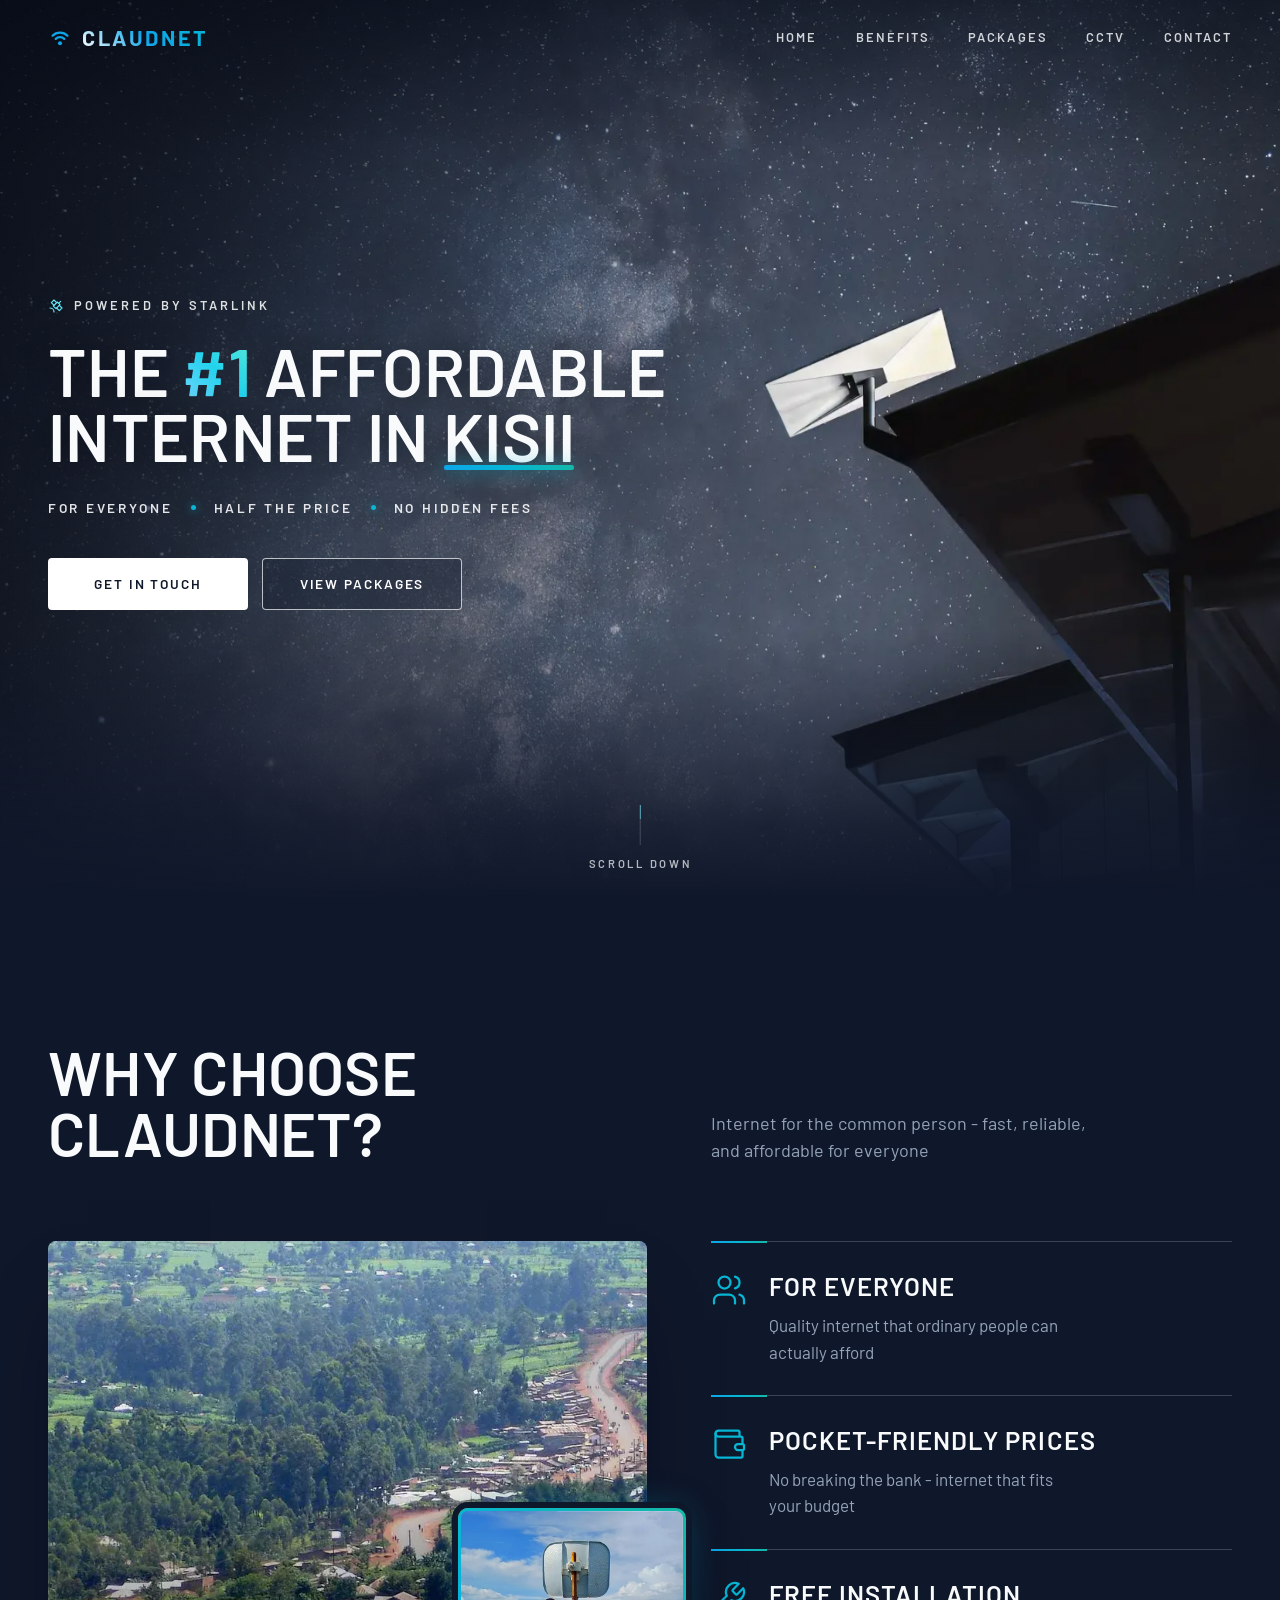
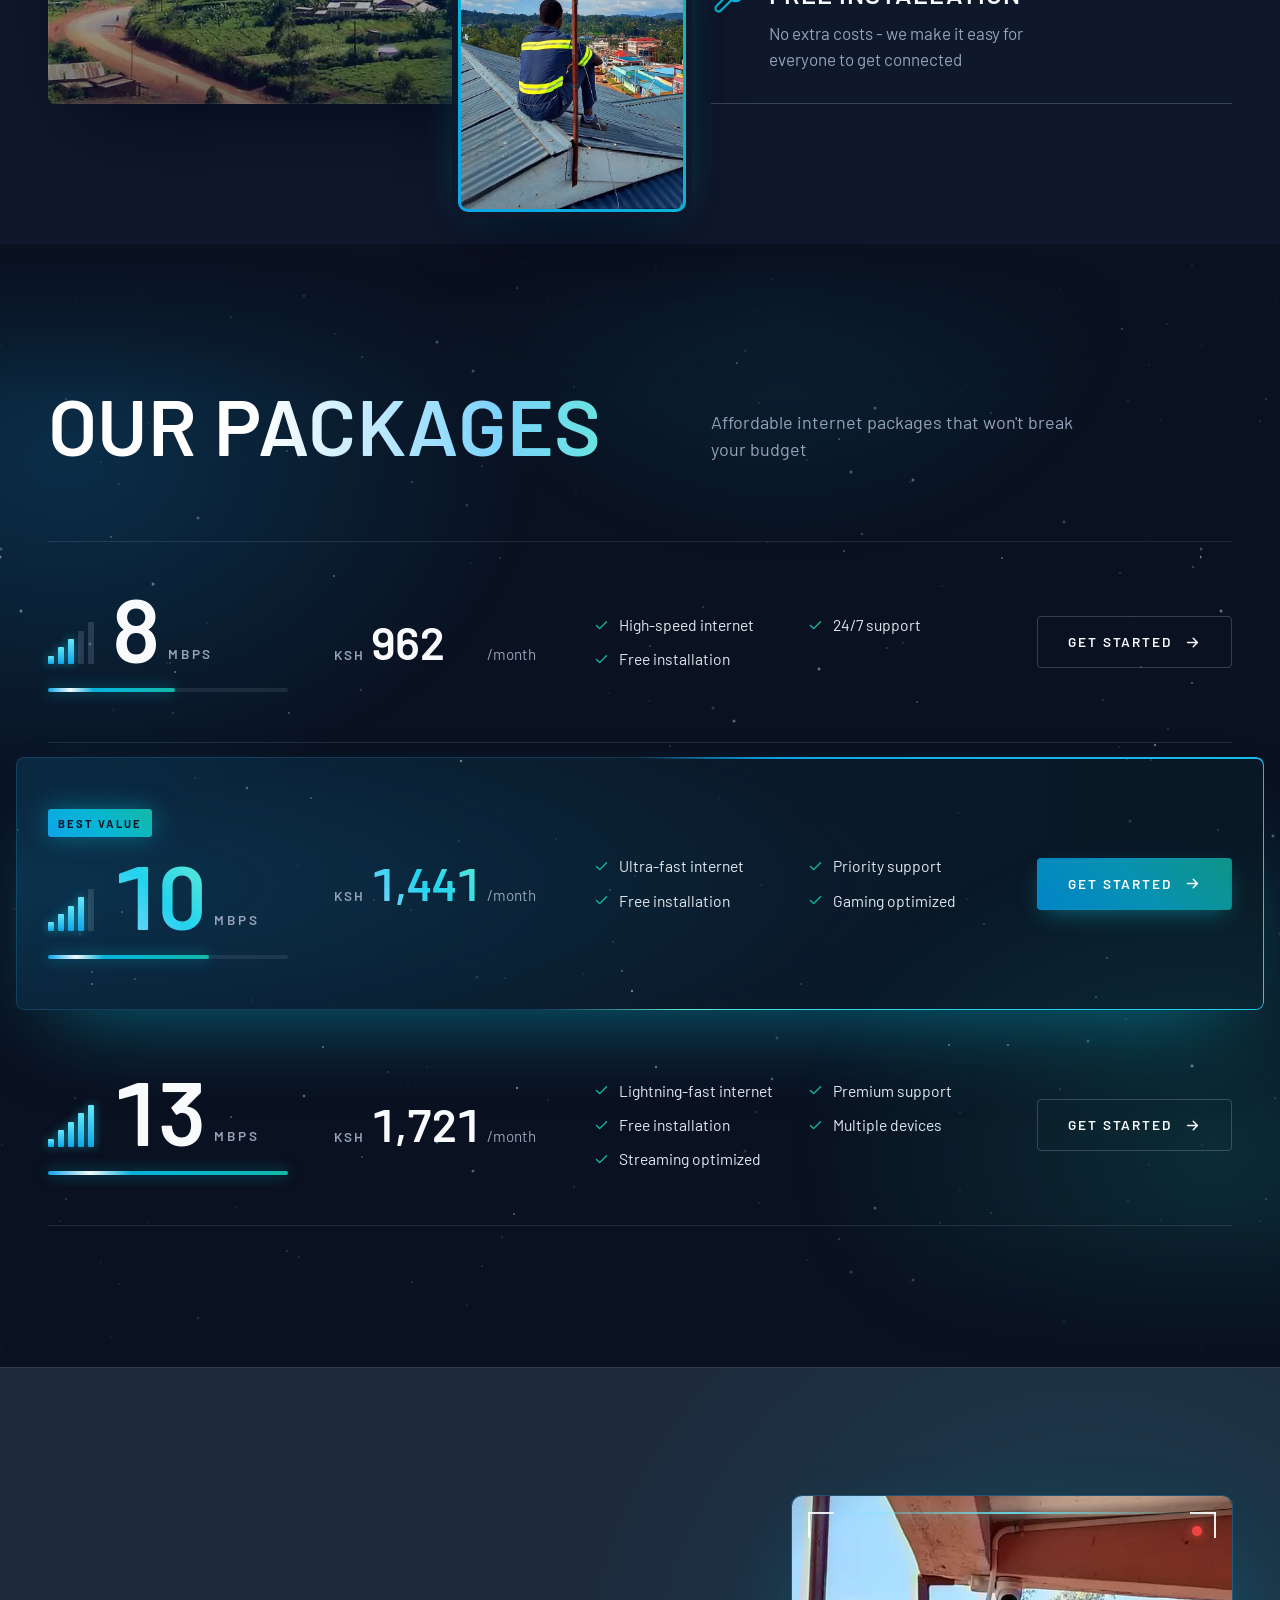
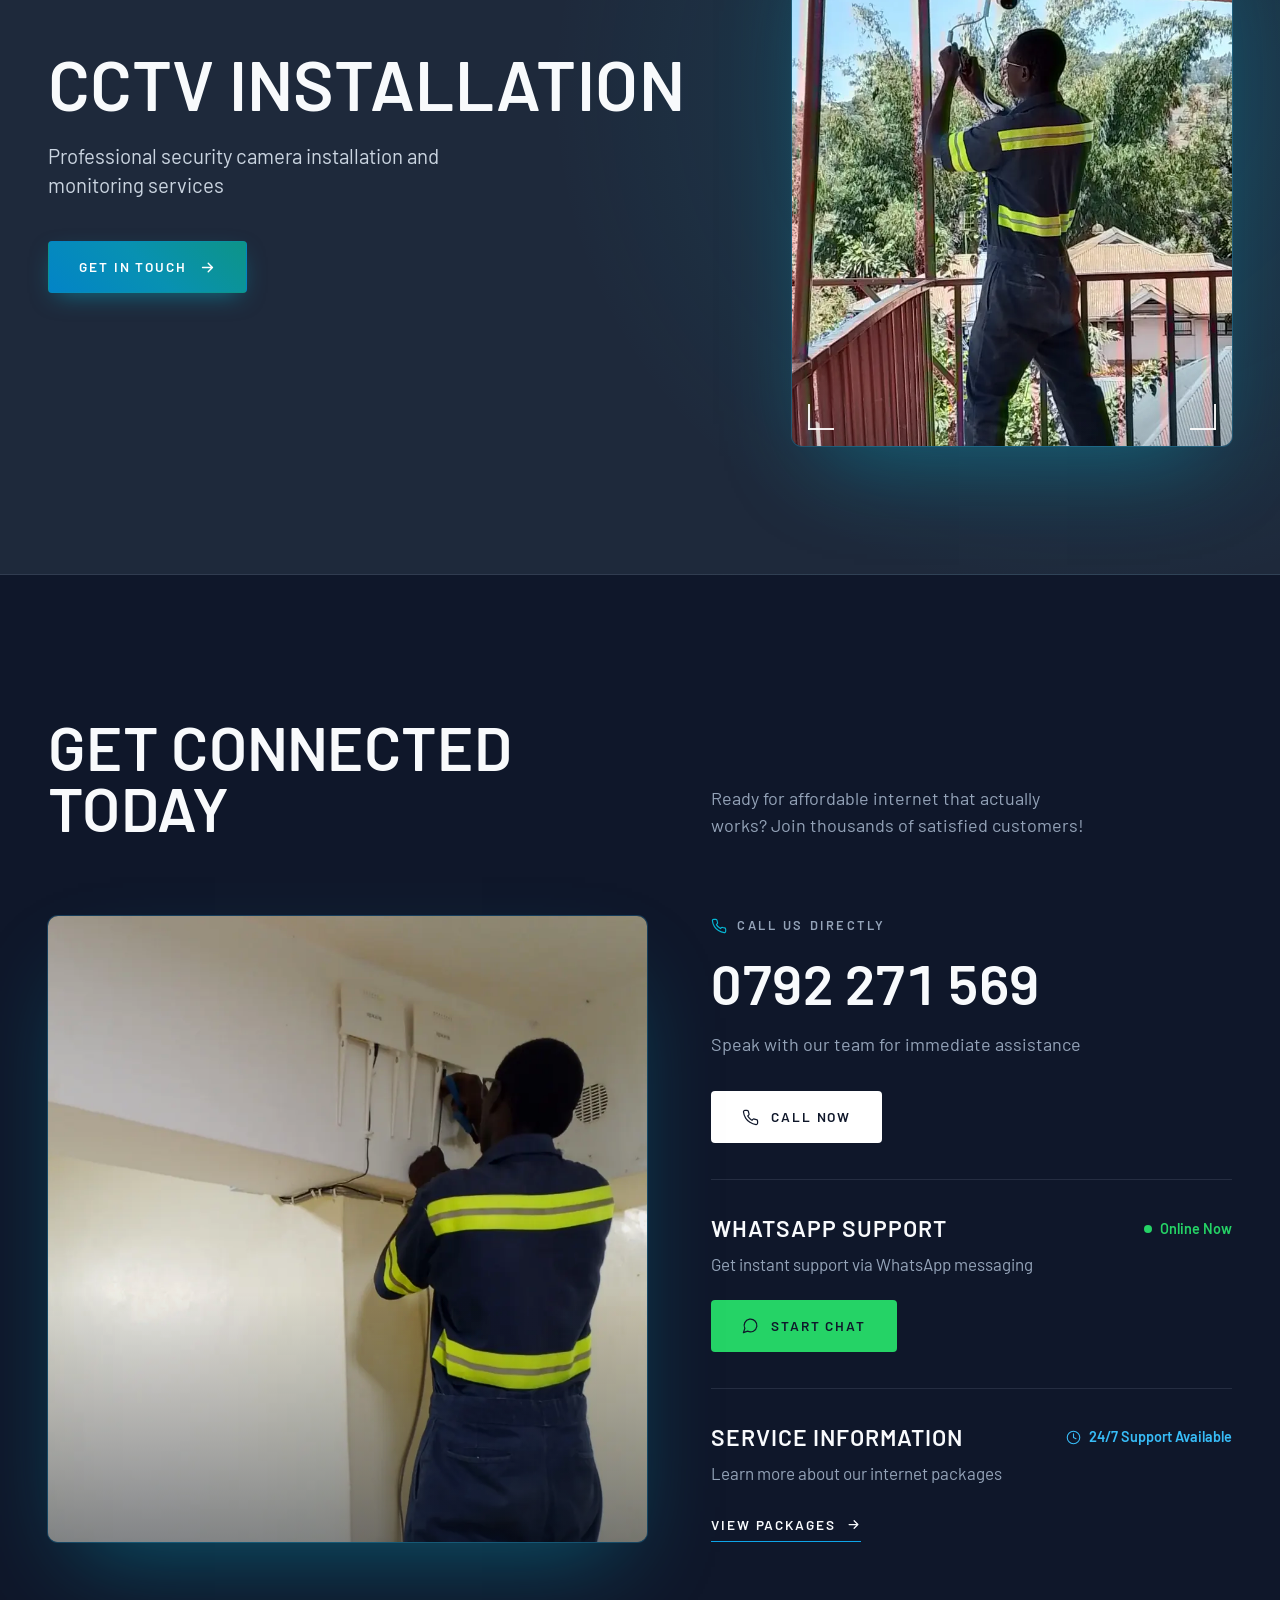
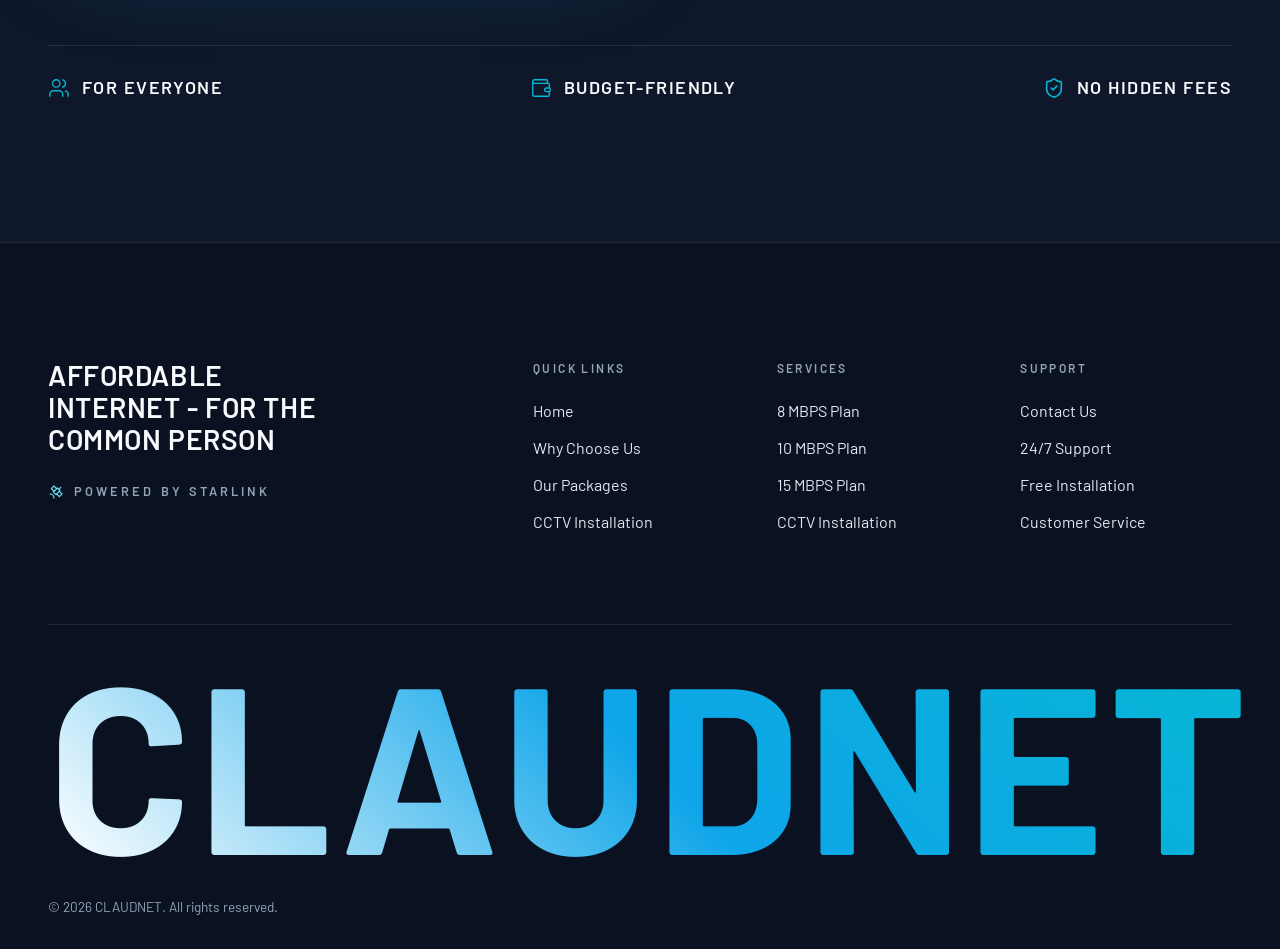
==== commit 0e5bdca5: "updates" ====
--- a/index.html
+++ b/index.html
@@ -55,7 +55,7 @@
     <!-- Stylesheets -->
     <link rel="preload" href="fonts/barlow-500.woff2" as="font" type="font/woff2" crossorigin>
     <link rel="preload" href="fonts/barlow-600.woff2" as="font" type="font/woff2" crossorigin>
-    <link rel="preload" as="image" href="images/night-sky-1600.webp" imagesrcset="images/night-sky-1024.webp 1024w, images/night-sky-1600.webp 1600w, images/night-sky-2400.webp 2400w" imagesizes="(orientation: portrait) 150vh, 100vw" type="image/webp">
+    <link rel="preload" as="image" href="images/night-sky-1600.webp" imagesrcset="images/night-sky-1024.webp 1024w, images/night-sky-1600.webp 1600w, images/night-sky-2400.webp 2400w" imagesizes="(orientation: portrait) 1300px, 100vw" type="image/webp">
     <link rel="stylesheet" href="styles.css">
     <script>document.documentElement.classList.add('js');</script>
     
@@ -259,7 +259,7 @@
         <!-- Hero -->
         <section id="home" class="hero">
             <div class="hero-media" aria-hidden="true">
-                <img class="hero-photo" src="images/night-sky-1600.webp" srcset="images/night-sky-1024.webp 1024w, images/night-sky-1600.webp 1600w, images/night-sky-2400.webp 2400w" sizes="(orientation: portrait) 150vh, 100vw" alt="" width="2400" height="1640" fetchpriority="high">
+                <img class="hero-photo" src="images/night-sky-1600.webp" srcset="images/night-sky-1024.webp 1024w, images/night-sky-1600.webp 1600w, images/night-sky-2400.webp 2400w" sizes="(orientation: portrait) 1300px, 100vw" alt="" width="2400" height="1640" fetchpriority="high">
                 <div class="hero-shade"></div>
             </div>
 
--- a/styles.css
+++ b/styles.css
@@ -64,6 +64,12 @@
     -webkit-font-smoothing: antialiased;
     -moz-osx-font-smoothing: grayscale;
     overflow-x: hidden;
+}
+
+@supports (overflow: clip) {
+    body {
+        overflow-x: clip;
+    }
 }
 
 body.menu-open {
@@ -165,9 +171,7 @@
 .btn--outline {
     border-color: rgba(255, 255, 255, 0.7);
     color: #fff;
-    background: rgba(15, 23, 42, 0.25);
-    -webkit-backdrop-filter: blur(6px);
-            backdrop-filter: blur(6px);
+    background: rgba(15, 23, 42, 0.35);
 }
 
 .btn--outline:hover {
@@ -268,22 +272,27 @@
     inset: 0 0 auto 0;
     z-index: 100;
     color: var(--text);
-    border-bottom: 1px solid transparent;
-    transition: background-color 0.35s ease, border-color 0.35s ease;
-}
-
-.nav.scrolled {
-    background: rgba(15, 23, 42, 0.8);
-    -webkit-backdrop-filter: blur(16px) saturate(140%);
-            backdrop-filter: blur(16px) saturate(140%);
-    border-bottom-color: var(--line);
-}
-
-.nav.menu-open {
-    background: transparent;
-    -webkit-backdrop-filter: none;
-            backdrop-filter: none;
-    border-bottom-color: transparent;
+}
+
+/* Solid bar fades in on its own layer, so nothing pops or smears while scrolling */
+.nav::before {
+    content: '';
+    position: absolute;
+    inset: 0;
+    z-index: -1;
+    background: rgba(15, 23, 42, 0.97);
+    border-bottom: 1px solid var(--line);
+    opacity: 0;
+    transition: opacity 0.35s ease;
+    pointer-events: none;
+}
+
+.nav.scrolled::before {
+    opacity: 1;
+}
+
+.nav.menu-open::before {
+    opacity: 0;
 }
 
 .nav-inner {
@@ -433,6 +442,7 @@
     object-fit: cover;
     object-position: 64% 42%;
     transform: scale(1.06);
+    backface-visibility: hidden;
     animation: settle 2.4s var(--ease) both;
 }
 
@@ -440,9 +450,9 @@
     position: absolute;
     inset: 0;
     background:
+        linear-gradient(0deg, var(--bg) 0%, rgba(15, 23, 42, 0.85) 8%, rgba(15, 23, 42, 0) 30%),
         linear-gradient(180deg, rgba(5, 10, 22, 0.55) 0%, rgba(5, 10, 22, 0) 18%),
-        linear-gradient(90deg, rgba(5, 10, 22, 0.78) 0%, rgba(5, 10, 22, 0.42) 38%, rgba(5, 10, 22, 0) 68%),
-        linear-gradient(0deg, var(--bg) 0%, rgba(15, 23, 42, 0) 26%);
+        linear-gradient(90deg, rgba(5, 10, 22, 0.78) 0%, rgba(5, 10, 22, 0.42) 38%, rgba(5, 10, 22, 0) 68%);
 }
 
 .hero-inner {
@@ -1608,8 +1618,8 @@
 
     .hero-shade {
         background:
-            linear-gradient(180deg, rgba(5, 10, 22, 0.55) 0%, rgba(5, 10, 22, 0) 22%),
-            linear-gradient(0deg, var(--bg) 0%, rgba(15, 23, 42, 0.82) 30%, rgba(15, 23, 42, 0.1) 62%);
+            linear-gradient(0deg, var(--bg) 0%, rgba(15, 23, 42, 0.82) 30%, rgba(15, 23, 42, 0.1) 62%),
+            linear-gradient(180deg, rgba(5, 10, 22, 0.55) 0%, rgba(5, 10, 22, 0) 22%);
     }
 
     .section-head {
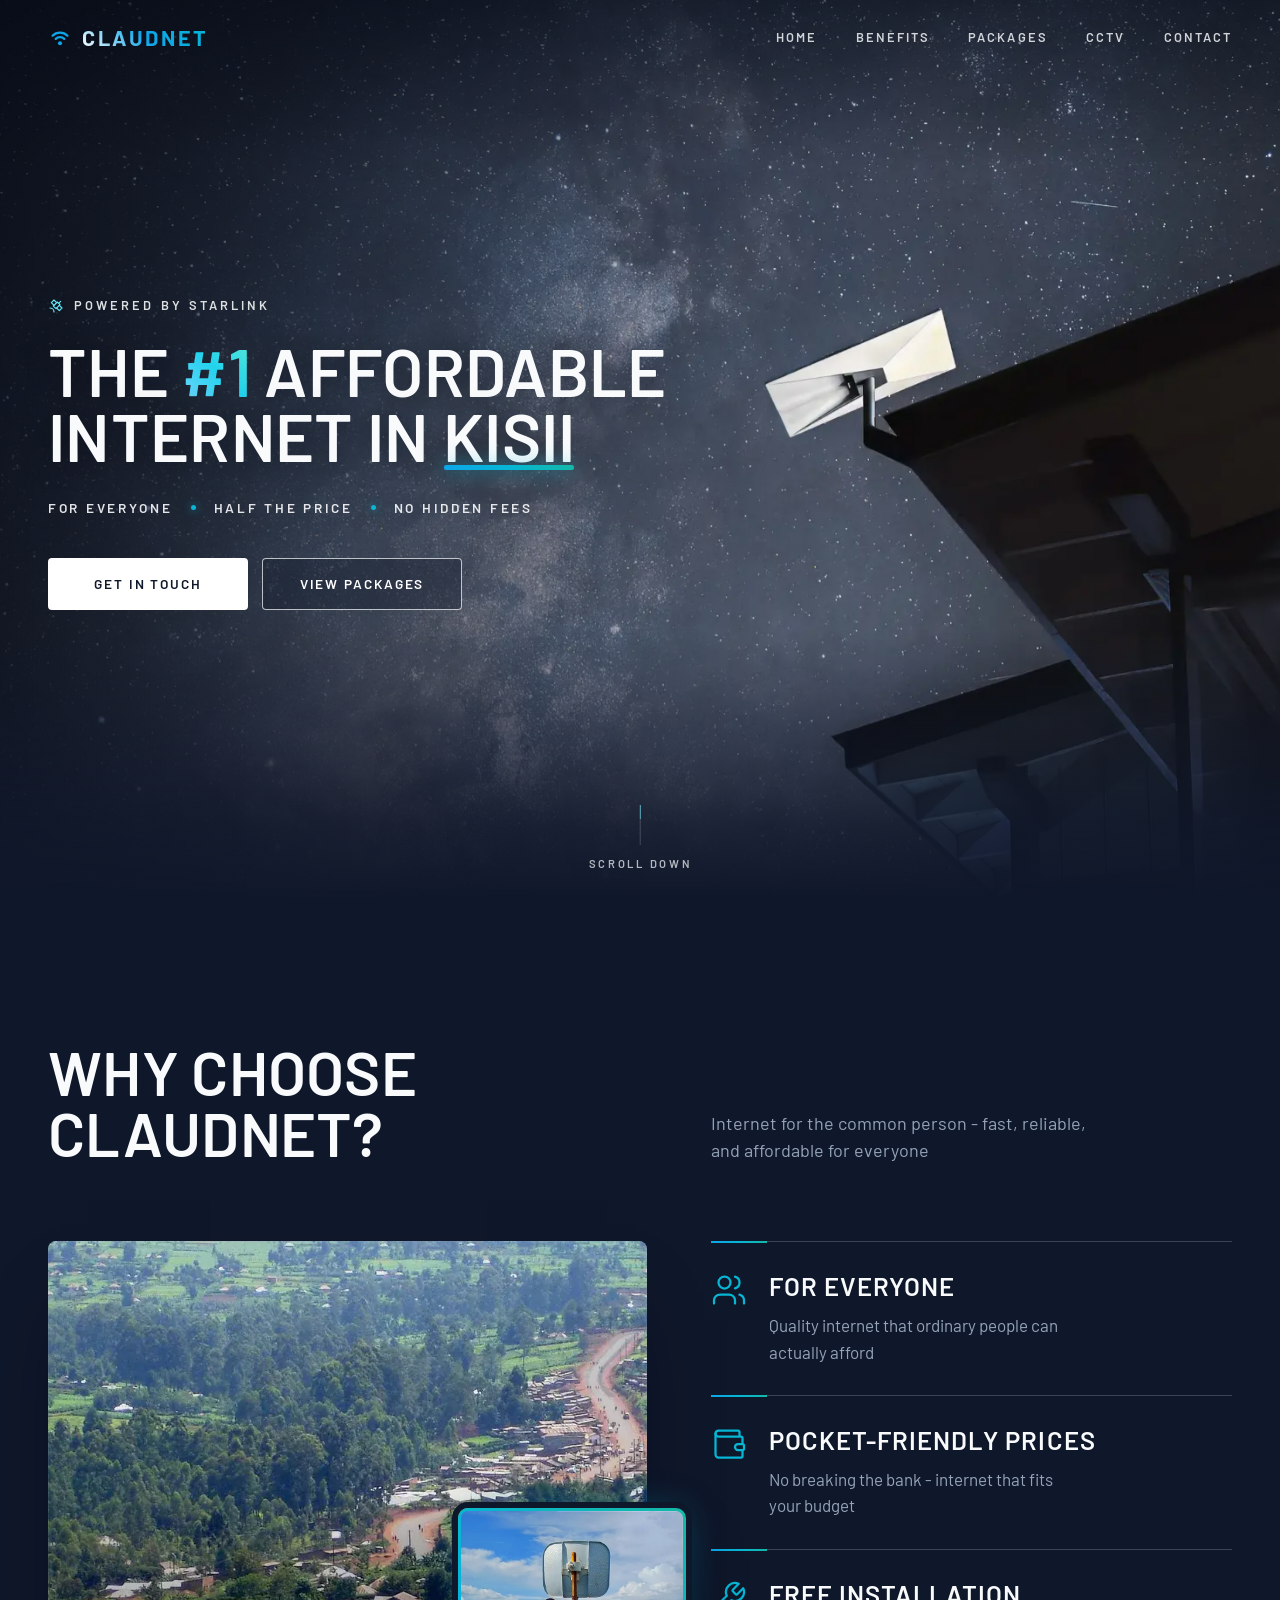
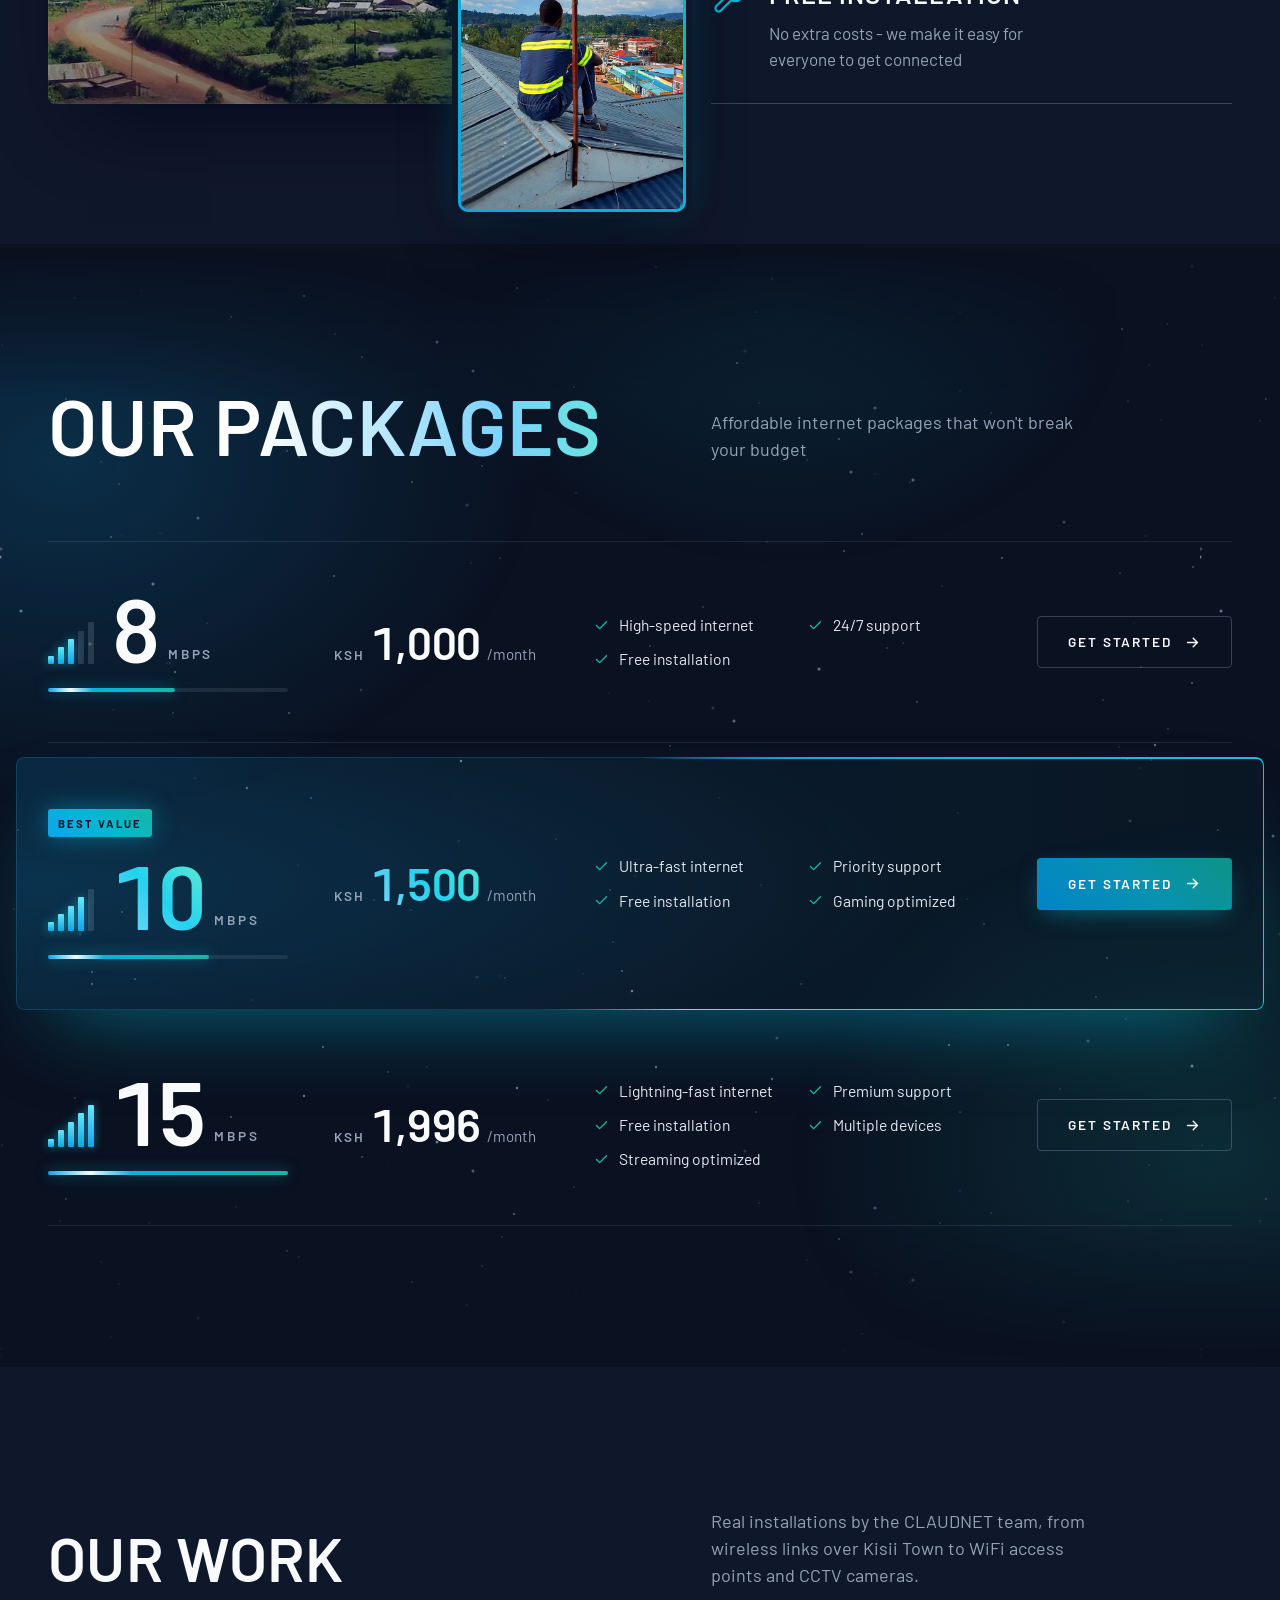
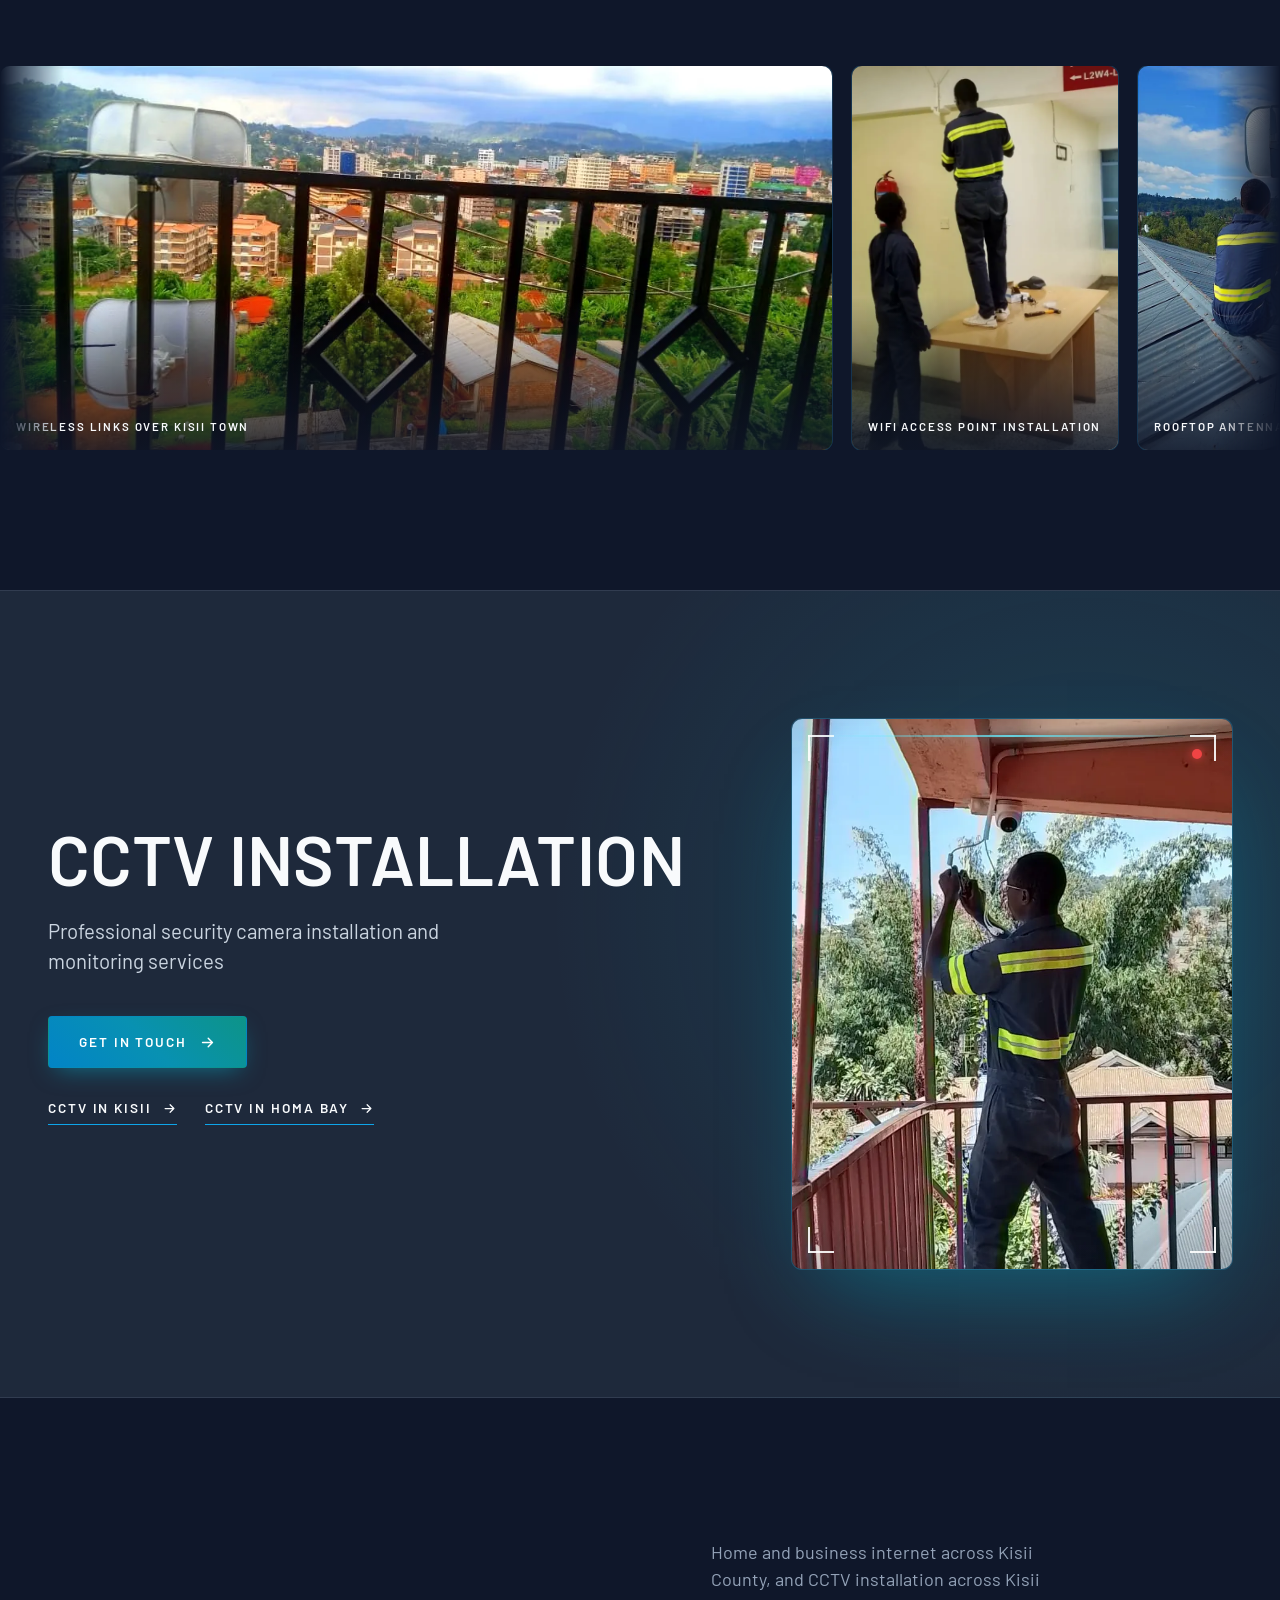
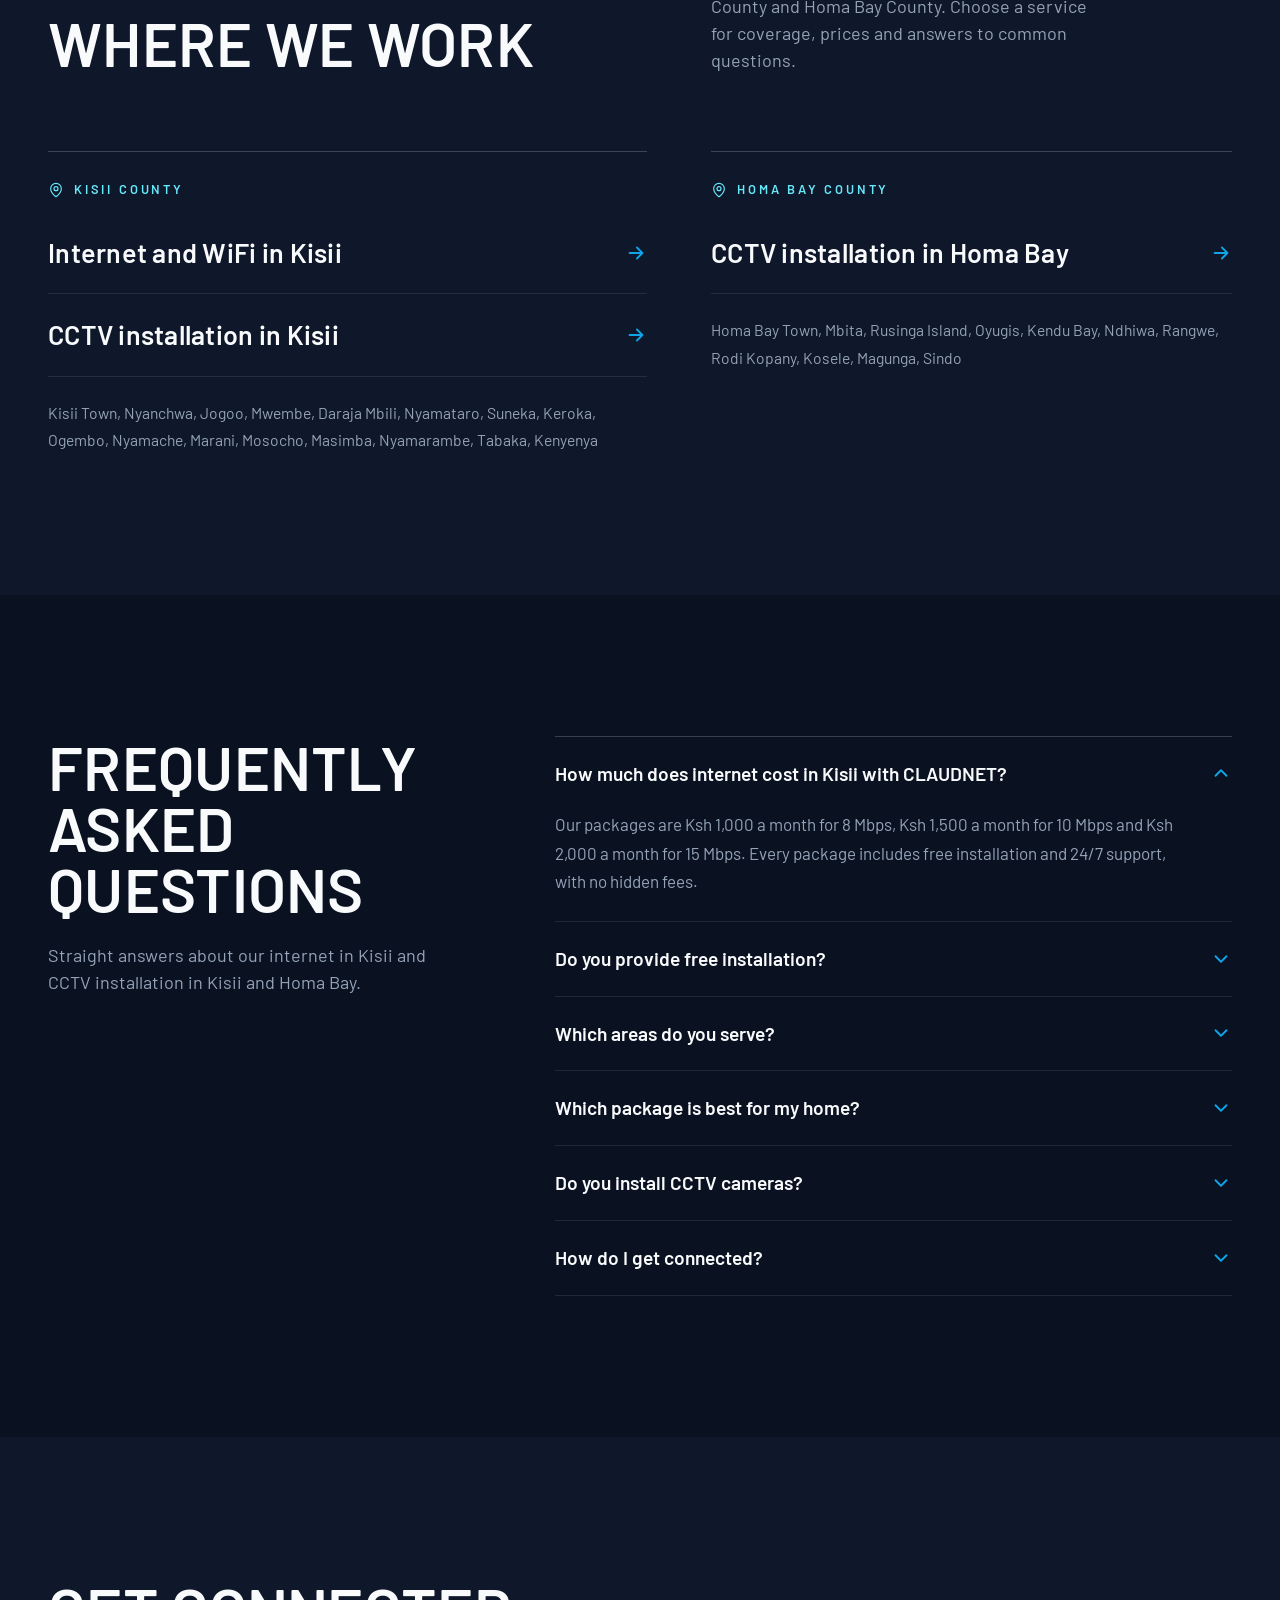
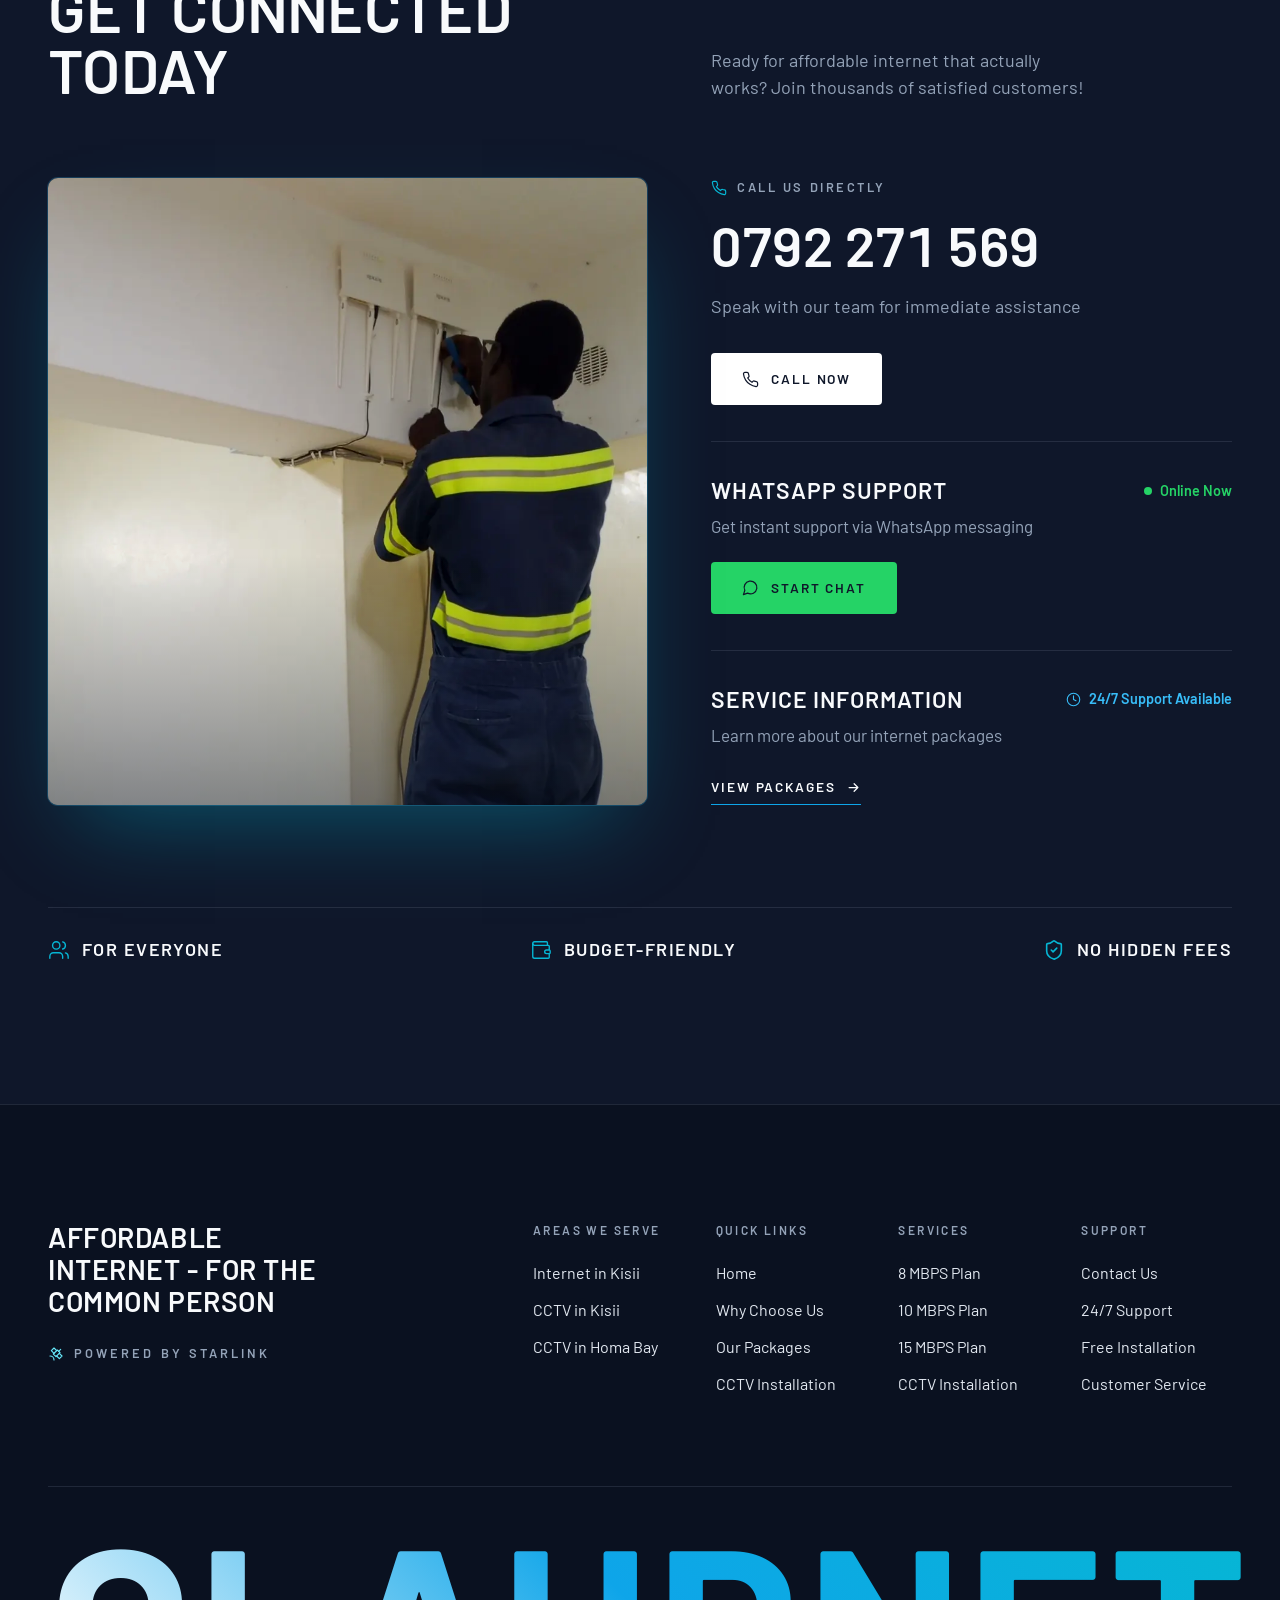
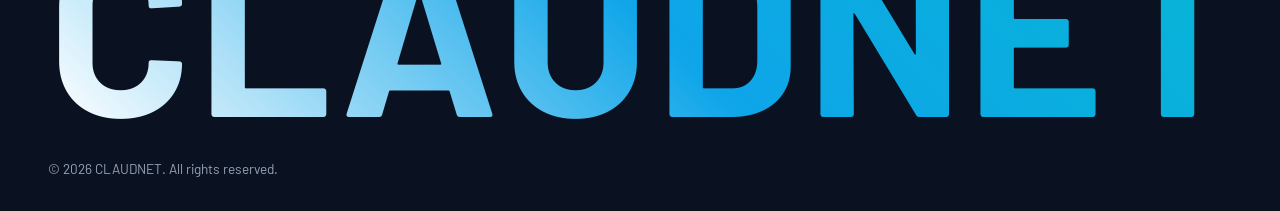
==== commit 7420111a: "updates to the sitemap" ====
--- a/index.html
+++ b/index.html
@@ -1,221 +1,383 @@
 <!DOCTYPE html>
-<html lang="en">
+<html lang="en-KE">
 <head>
     <meta charset="UTF-8">
     <meta name="viewport" content="width=device-width, initial-scale=1.0">
-    
-    <!-- Primary Meta Tags -->
-    <title>CLAUDNET - Affordable Internet in Kisii Kenya | #1 Internet Service Provider</title>
-    <meta name="title" content="CLAUDNET - Affordable Internet in Kisii Kenya | #1 Internet Service Provider">
-    <meta name="description" content="CLAUDNET brings affordable, high-speed internet to Kisii, Kenya. Starting from Ksh 1,000/month for 8MBPS. Free installation, no hidden fees. Internet for the common person. Powered by Starlink.">
-    <meta name="keywords" content="internet Kisii Kenya, affordable internet Kisii, CLAUDNET, internet service provider Kisii, cheap internet Kenya, 8MBPS internet Kisii, 10MBPS internet Kisii, 15MBPS internet Kisii, free installation Kisii, internet packages Kisii">
-    <meta name="robots" content="index, follow">
-    <meta name="language" content="English">
-    <meta name="author" content="CLAUDNET">
-    <link rel="canonical" href="https://claudnet.co.ke/">
-    <link rel="sitemap" type="application/xml" title="Sitemap" href="https://claudnet.co.ke/sitemap.xml">
-    
-    <!-- Open Graph / Facebook -->
+    <title>Internet &amp; WiFi in Kisii from Ksh 1,000 | CLAUDNET</title>
+    <meta name="description" content="Affordable WiFi and internet in Kisii from Ksh 1,000/month. Free installation, no hidden fees and 24/7 support, plus CCTV installation in Kisii and Homa Bay.">
+    <meta name="robots" content="index, follow, max-image-preview:large">
+    <link rel="canonical" href="https://claudnet.com/">
+
     <meta property="og:type" content="website">
-    <meta property="og:url" content="https://claudnet.co.ke/">
-    <meta property="og:title" content="CLAUDNET - Affordable Internet in Kisii Kenya | #1 Internet Service Provider">
-    <meta property="og:description" content="CLAUDNET brings affordable, high-speed internet to Kisii, Kenya. Starting from Ksh 1,000/month for 8MBPS. Free installation, no hidden fees. Internet for the common person. Powered by Starlink.">
-    <meta property="og:image" content="https://claudnet.co.ke/og-image.jpg">
     <meta property="og:site_name" content="CLAUDNET">
     <meta property="og:locale" content="en_KE">
-    
-    <!-- Twitter -->
-    <meta property="twitter:card" content="summary_large_image">
-    <meta property="twitter:url" content="https://claudnet.co.ke/">
-    <meta property="twitter:title" content="CLAUDNET - Affordable Internet in Kisii Kenya | #1 Internet Service Provider">
-    <meta property="twitter:description" content="CLAUDNET brings affordable, high-speed internet to Kisii, Kenya. Starting from Ksh 1,000/month for 8MBPS. Free installation, no hidden fees. Internet for the common person. Powered by Starlink.">
-    <meta property="twitter:image" content="https://claudnet.co.ke/og-image.jpg">
-    
-    <!-- Additional SEO Meta Tags -->
-    <meta name="geo.region" content="KE-16">
+    <meta property="og:url" content="https://claudnet.com/">
+    <meta property="og:title" content="Internet &amp; WiFi in Kisii from Ksh 1,000 | CLAUDNET">
+    <meta property="og:description" content="Affordable WiFi and internet in Kisii from Ksh 1,000/month. Free installation, no hidden fees and 24/7 support, plus CCTV installation in Kisii and Homa Bay.">
+    <meta property="og:image" content="https://claudnet.com/images/og/home.jpg">
+    <meta property="og:image:width" content="1200">
+    <meta property="og:image:height" content="630">
+    <meta name="twitter:card" content="summary_large_image">
+    <meta name="twitter:title" content="Internet &amp; WiFi in Kisii from Ksh 1,000 | CLAUDNET">
+    <meta name="twitter:description" content="Affordable WiFi and internet in Kisii from Ksh 1,000/month. Free installation, no hidden fees and 24/7 support, plus CCTV installation in Kisii and Homa Bay.">
+    <meta name="twitter:image" content="https://claudnet.com/images/og/home.jpg">
+
+    <meta name="geo.region" content="KE">
     <meta name="geo.placename" content="Kisii, Kenya">
     <meta name="geo.position" content="-0.6773;34.7796">
     <meta name="ICBM" content="-0.6773, 34.7796">
-    <meta name="theme-color" content="#0ea5e9">
-    <meta name="msapplication-TileColor" content="#0ea5e9">
-    
+    <meta name="theme-color" content="#0f172a">
     <meta name="format-detection" content="telephone=yes">
-    <meta name="mobile-web-app-capable" content="yes">
-    <meta name="apple-mobile-web-app-capable" content="yes">
-    <meta name="apple-mobile-web-app-status-bar-style" content="default">
-    <meta name="apple-mobile-web-app-title" content="CLAUDNET Kisii">
-    <meta name="application-name" content="CLAUDNET">
-    <meta name="msapplication-tooltip" content="CLAUDNET - Affordable Internet in Kisii, Kenya">
-    <meta name="msapplication-starturl" content="/">
-    
-    <!-- Favicon and Icons -->
-    <link rel="icon" type="image/svg+xml" href="data:image/svg+xml,%3Csvg xmlns='http://www.w3.org/2000/svg' viewBox='0 0 32 32'%3E%3Crect width='32' height='32' rx='7' fill='%230f172a'/%3E%3Ccircle cx='16' cy='23' r='2.7' fill='%230ea5e9'/%3E%3Cpath d='M10.3 17.2a8 8 0 0 1 11.4 0M6 12.9a14 14 0 0 1 20 0' fill='none' stroke='%230ea5e9' stroke-width='3' stroke-linecap='round'/%3E%3C/svg%3E">
-    <link rel="apple-touch-icon" href="data:image/svg+xml,%3Csvg xmlns='http://www.w3.org/2000/svg' viewBox='0 0 32 32'%3E%3Crect width='32' height='32' rx='7' fill='%230f172a'/%3E%3Ccircle cx='16' cy='23' r='2.7' fill='%230ea5e9'/%3E%3Cpath d='M10.3 17.2a8 8 0 0 1 11.4 0M6 12.9a14 14 0 0 1 20 0' fill='none' stroke='%230ea5e9' stroke-width='3' stroke-linecap='round'/%3E%3C/svg%3E">
-    
-    <!-- Stylesheets -->
-    <link rel="preload" href="fonts/barlow-500.woff2" as="font" type="font/woff2" crossorigin>
-    <link rel="preload" href="fonts/barlow-600.woff2" as="font" type="font/woff2" crossorigin>
-    <link rel="preload" as="image" href="images/night-sky-1600.webp" imagesrcset="images/night-sky-1024.webp 1024w, images/night-sky-1600.webp 1600w, images/night-sky-2400.webp 2400w" imagesizes="(orientation: portrait) 1300px, 100vw" type="image/webp">
-    <link rel="stylesheet" href="styles.css">
+    <meta name="apple-mobile-web-app-title" content="CLAUDNET">
+    <link rel="icon" href="/favicon.ico" sizes="48x48">
+    <link rel="icon" href="/favicon.svg" type="image/svg+xml">
+    <link rel="apple-touch-icon" href="/images/icons/apple-touch-icon.png">
+    <link rel="manifest" href="/site.webmanifest">
+
+    <link rel="preload" href="/fonts/barlow-500.woff2" as="font" type="font/woff2" crossorigin>
+    <link rel="preload" href="/fonts/barlow-600.woff2" as="font" type="font/woff2" crossorigin>
+    <link rel="preload" as="image" href="/images/night-sky-1600.webp" imagesrcset="/images/night-sky-1024.webp 1024w, /images/night-sky-1600.webp 1600w, /images/night-sky-2400.webp 2400w" imagesizes="(orientation: portrait) 1300px, 100vw" type="image/webp">
+    <link rel="stylesheet" href="/styles.css">
     <script>document.documentElement.classList.add('js');</script>
-    
-    <!-- JSON-LD Structured Data -->
+
     <script type="application/ld+json">
+{
+  "@context": "https://schema.org",
+  "@graph": [
     {
-        "@context": "https://schema.org",
-        "@type": "LocalBusiness",
-        "name": "CLAUDNET",
-        "description": "Affordable internet service provider in Kisii, Kenya. Bringing connectivity to the common person with high-speed internet packages starting from Ksh 1,000/month.",
-        "url": "https://claudnet.co.ke",
-        "image": "https://claudnet.co.ke/og-image.jpg",
+      "@type": "WebSite",
+      "@id": "https://claudnet.com/#website",
+      "url": "https://claudnet.com/",
+      "name": "CLAUDNET",
+      "inLanguage": "en-KE",
+      "publisher": {
+        "@id": "https://claudnet.com/#business"
+      }
+    },
+    {
+      "@type": "LocalBusiness",
+      "@id": "https://claudnet.com/#business",
+      "name": "CLAUDNET",
+      "additionalType": "https://en.wikipedia.org/wiki/Internet_service_provider",
+      "description": "Affordable internet service provider in Kisii County, Kenya, and CCTV installer serving Kisii County and Homa Bay County. Home and business internet from Ksh 1,000 a month with free installation, powered by Starlink.",
+      "url": "https://claudnet.com/",
+      "logo": "https://claudnet.com/images/icons/icon-512.png",
+      "image": [
+        "https://claudnet.com/images/og/home.jpg",
+        "https://claudnet.com/images/antennas-kisii-town.webp",
+        "https://claudnet.com/images/install-rooftop.webp",
+        "https://claudnet.com/images/install-access-point.webp",
+        "https://claudnet.com/images/install-cctv.webp"
+      ],
+      "telephone": "+254792271569",
+      "priceRange": "KSh 1,000 - KSh 2,000",
+      "currenciesAccepted": "KES",
+      "address": {
+        "@type": "PostalAddress",
+        "streetAddress": "Kisii Town",
+        "addressLocality": "Kisii",
+        "addressRegion": "Kisii County",
+        "postalCode": "40200",
+        "addressCountry": "KE"
+      },
+      "geo": {
+        "@type": "GeoCoordinates",
+        "latitude": -0.6773,
+        "longitude": 34.7796
+      },
+      "openingHoursSpecification": [
+        {
+          "@type": "OpeningHoursSpecification",
+          "dayOfWeek": [
+            "Monday",
+            "Tuesday",
+            "Wednesday",
+            "Thursday",
+            "Friday",
+            "Saturday",
+            "Sunday"
+          ],
+          "opens": "00:00",
+          "closes": "23:59"
+        }
+      ],
+      "areaServed": [
+        {
+          "@type": "AdministrativeArea",
+          "name": "Kisii County"
+        },
+        {
+          "@type": "AdministrativeArea",
+          "name": "Homa Bay County"
+        },
+        {
+          "@type": "City",
+          "name": "Kisii",
+          "containedInPlace": {
+            "@type": "AdministrativeArea",
+            "name": "Kisii County"
+          }
+        },
+        {
+          "@type": "City",
+          "name": "Suneka",
+          "containedInPlace": {
+            "@type": "AdministrativeArea",
+            "name": "Kisii County"
+          }
+        },
+        {
+          "@type": "City",
+          "name": "Keroka",
+          "containedInPlace": {
+            "@type": "AdministrativeArea",
+            "name": "Kisii County"
+          }
+        },
+        {
+          "@type": "City",
+          "name": "Ogembo",
+          "containedInPlace": {
+            "@type": "AdministrativeArea",
+            "name": "Kisii County"
+          }
+        },
+        {
+          "@type": "City",
+          "name": "Nyamache",
+          "containedInPlace": {
+            "@type": "AdministrativeArea",
+            "name": "Kisii County"
+          }
+        },
+        {
+          "@type": "City",
+          "name": "Marani",
+          "containedInPlace": {
+            "@type": "AdministrativeArea",
+            "name": "Kisii County"
+          }
+        },
+        {
+          "@type": "City",
+          "name": "Tabaka",
+          "containedInPlace": {
+            "@type": "AdministrativeArea",
+            "name": "Kisii County"
+          }
+        },
+        {
+          "@type": "City",
+          "name": "Homa Bay",
+          "containedInPlace": {
+            "@type": "AdministrativeArea",
+            "name": "Homa Bay County"
+          }
+        },
+        {
+          "@type": "City",
+          "name": "Mbita",
+          "containedInPlace": {
+            "@type": "AdministrativeArea",
+            "name": "Homa Bay County"
+          }
+        },
+        {
+          "@type": "City",
+          "name": "Oyugis",
+          "containedInPlace": {
+            "@type": "AdministrativeArea",
+            "name": "Homa Bay County"
+          }
+        },
+        {
+          "@type": "City",
+          "name": "Kendu Bay",
+          "containedInPlace": {
+            "@type": "AdministrativeArea",
+            "name": "Homa Bay County"
+          }
+        },
+        {
+          "@type": "City",
+          "name": "Ndhiwa",
+          "containedInPlace": {
+            "@type": "AdministrativeArea",
+            "name": "Homa Bay County"
+          }
+        },
+        {
+          "@type": "City",
+          "name": "Rangwe",
+          "containedInPlace": {
+            "@type": "AdministrativeArea",
+            "name": "Homa Bay County"
+          }
+        }
+      ],
+      "contactPoint": {
+        "@type": "ContactPoint",
         "telephone": "+254792271569",
-        "email": "info@claudnet.co.ke",
-        "address": {
-            "@type": "PostalAddress",
-            "streetAddress": "Kisii Town",
-            "addressLocality": "Kisii",
-            "addressRegion": "Kisii County",
-            "addressCountry": "Kenya"
-        },
-        "geo": {
-            "@type": "GeoCoordinates",
-            "latitude": "-0.6773",
-            "longitude": "34.7796"
-        },
-        "openingHours": "Mo-Su 00:00-23:59",
-        "priceRange": "Ksh 1,000 - Ksh 2,000",
-        "serviceArea": {
-            "@type": "GeoCircle",
-            "geoMidpoint": {
-                "@type": "GeoCoordinates",
-                "latitude": "-0.6773",
-                "longitude": "34.7796"
+        "contactType": "customer service",
+        "areaServed": "KE",
+        "availableLanguage": [
+          "English",
+          "Swahili"
+        ]
+      },
+      "knowsAbout": [
+        "Internet service",
+        "WiFi installation",
+        "Starlink",
+        "CCTV installation",
+        "Security cameras"
+      ],
+      "hasOfferCatalog": {
+        "@type": "OfferCatalog",
+        "name": "CLAUDNET services",
+        "itemListElement": [
+          {
+            "@type": "Offer",
+            "price": "1000",
+            "priceCurrency": "KES",
+            "priceSpecification": {
+              "@type": "UnitPriceSpecification",
+              "price": "1000",
+              "priceCurrency": "KES",
+              "unitText": "MONTH"
             },
-            "geoRadius": "50000"
-        },
-        "hasOfferCatalog": {
-            "@type": "OfferCatalog",
-            "name": "Internet Packages",
-            "itemListElement": [
-                {
-                    "@type": "Offer",
-                    "itemOffered": {
-                        "@type": "Service",
-                        "name": "8 MBPS Internet Package",
-                        "description": "High-speed internet package for basic usage"
-                    },
-                    "price": "1000",
-                    "priceCurrency": "KES",
-                    "priceSpecification": {
-                        "@type": "UnitPriceSpecification",
-                        "price": "1000",
-                        "priceCurrency": "KES",
-                        "unitText": "MONTH"
-                    }
-                },
-                {
-                    "@type": "Offer",
-                    "itemOffered": {
-                        "@type": "Service",
-                        "name": "10 MBPS Internet Package",
-                        "description": "Ultra-fast internet package for gaming and streaming"
-                    },
-                    "price": "1500",
-                    "priceCurrency": "KES",
-                    "priceSpecification": {
-                        "@type": "UnitPriceSpecification",
-                        "price": "1500",
-                        "priceCurrency": "KES",
-                        "unitText": "MONTH"
-                    }
-                },
-                {
-                    "@type": "Offer",
-                    "itemOffered": {
-                        "@type": "Service",
-                        "name": "15 MBPS Internet Package",
-                        "description": "Lightning-fast internet package for multiple devices and streaming"
-                    },
-                    "price": "2000",
-                    "priceCurrency": "KES",
-                    "priceSpecification": {
-                        "@type": "UnitPriceSpecification",
-                        "price": "2000",
-                        "priceCurrency": "KES",
-                        "unitText": "MONTH"
-                    }
-                }
-            ]
-        },
-        "sameAs": [
-            "https://www.facebook.com/claudnet",
-            "https://www.instagram.com/claudnet",
-            "https://twitter.com/claudnet"
+            "itemOffered": {
+              "@type": "Service",
+              "name": "8 Mbps home and business internet",
+              "serviceType": "Internet service",
+              "areaServed": {
+                "@type": "AdministrativeArea",
+                "name": "Kisii County"
+              }
+            }
+          },
+          {
+            "@type": "Offer",
+            "price": "1500",
+            "priceCurrency": "KES",
+            "priceSpecification": {
+              "@type": "UnitPriceSpecification",
+              "price": "1500",
+              "priceCurrency": "KES",
+              "unitText": "MONTH"
+            },
+            "itemOffered": {
+              "@type": "Service",
+              "name": "10 Mbps home and business internet",
+              "serviceType": "Internet service",
+              "areaServed": {
+                "@type": "AdministrativeArea",
+                "name": "Kisii County"
+              }
+            }
+          },
+          {
+            "@type": "Offer",
+            "price": "2000",
+            "priceCurrency": "KES",
+            "priceSpecification": {
+              "@type": "UnitPriceSpecification",
+              "price": "2000",
+              "priceCurrency": "KES",
+              "unitText": "MONTH"
+            },
+            "itemOffered": {
+              "@type": "Service",
+              "name": "15 Mbps home and business internet",
+              "serviceType": "Internet service",
+              "areaServed": {
+                "@type": "AdministrativeArea",
+                "name": "Kisii County"
+              }
+            }
+          },
+          {
+            "@type": "Offer",
+            "itemOffered": {
+              "@type": "Service",
+              "name": "CCTV installation",
+              "serviceType": "CCTV installation",
+              "url": "https://claudnet.com/cctv-installation-kisii/"
+            }
+          }
         ]
+      }
+    },
+    {
+      "@type": "WebPage",
+      "@id": "https://claudnet.com/#webpage",
+      "url": "https://claudnet.com/",
+      "name": "Internet & WiFi in Kisii from Ksh 1,000 | CLAUDNET",
+      "description": "Affordable WiFi and internet in Kisii from Ksh 1,000/month. Free installation, no hidden fees and 24/7 support, plus CCTV installation in Kisii and Homa Bay.",
+      "isPartOf": {
+        "@id": "https://claudnet.com/#website"
+      },
+      "about": {
+        "@id": "https://claudnet.com/#business"
+      },
+      "inLanguage": "en-KE",
+      "primaryImageOfPage": "https://claudnet.com/images/og/home.jpg"
+    },
+    {
+      "@type": "FAQPage",
+      "mainEntity": [
+        {
+          "@type": "Question",
+          "name": "How much does internet cost in Kisii with CLAUDNET?",
+          "acceptedAnswer": {
+            "@type": "Answer",
+            "text": "Our packages are Ksh 1,000 a month for 8 Mbps, Ksh 1,500 a month for 10 Mbps and Ksh 2,000 a month for 15 Mbps. Every package includes free installation and 24/7 support, with no hidden fees."
+          }
+        },
+        {
+          "@type": "Question",
+          "name": "Do you provide free installation?",
+          "acceptedAnswer": {
+            "@type": "Answer",
+            "text": "Yes. Installation is free on every internet package, and there are no extra costs."
+          }
+        },
+        {
+          "@type": "Question",
+          "name": "Which areas do you serve?",
+          "acceptedAnswer": {
+            "@type": "Answer",
+            "text": "Our internet covers Kisii Town and areas across Kisii County such as Suneka, Keroka, Ogembo, Nyamache and Marani. We install CCTV across Kisii County and Homa Bay County. Call or WhatsApp 0792 271 569 to confirm coverage at your exact location."
+          }
+        },
+        {
+          "@type": "Question",
+          "name": "Which package is best for my home?",
+          "acceptedAnswer": {
+            "@type": "Answer",
+            "text": "8 Mbps suits browsing, WhatsApp and YouTube for a small household. 10 Mbps is our best value and handles streaming and gaming comfortably. 15 Mbps is built for busy homes and offices with many devices streaming at the same time."
+          }
+        },
+        {
+          "@type": "Question",
+          "name": "Do you install CCTV cameras?",
+          "acceptedAnswer": {
+            "@type": "Answer",
+            "text": "Yes. We install CCTV systems for homes and businesses across Kisii County and Homa Bay County, and set them up so you can watch your cameras live on your phone."
+          }
+        },
+        {
+          "@type": "Question",
+          "name": "How do I get connected?",
+          "acceptedAnswer": {
+            "@type": "Answer",
+            "text": "Call us on 0792 271 569 or send a WhatsApp message with your location and the package you want. We will confirm coverage and book your free installation."
+          }
+        }
+      ]
     }
-    </script>
-    
-    <!-- Additional Structured Data for FAQ and Organization -->
-    <script type="application/ld+json">
-    {
-        "@context": "https://schema.org",
-        "@type": "FAQPage",
-        "mainEntity": [
-            {
-                "@type": "Question",
-                "name": "What internet packages do you offer in Kisii, Kenya?",
-                "acceptedAnswer": {
-                    "@type": "Answer",
-                    "text": "We offer three internet packages in Kisii: 8MBPS for Ksh 1,000/month, 10MBPS for Ksh 1,500/month, and 15MBPS for Ksh 2,000/month. All packages include free installation and 24/7 support."
-                }
-            },
-            {
-                "@type": "Question",
-                "name": "Do you provide free installation in Kisii?",
-                "acceptedAnswer": {
-                    "@type": "Answer",
-                    "text": "Yes, we provide completely free installation for all our internet packages in Kisii, Kenya. No hidden fees or extra costs."
-                }
-            },
-            {
-                "@type": "Question",
-                "name": "What areas in Kisii do you serve?",
-                "acceptedAnswer": {
-                    "@type": "Answer",
-                    "text": "We serve Kisii Town and surrounding areas in Kisii County, Kenya. Contact us to check if we cover your specific location."
-                }
-            }
-        ]
-    }
-    </script>
-    
-    <!-- Organization Structured Data -->
-    <script type="application/ld+json">
-    {
-        "@context": "https://schema.org",
-        "@type": "Organization",
-        "name": "CLAUDNET",
-        "url": "https://claudnet.co.ke",
-        "description": "Leading affordable internet service provider in Kisii, Kenya. Bringing connectivity to the common person with reliable, high-speed internet packages.",
-        "address": {
-            "@type": "PostalAddress",
-            "streetAddress": "Kisii Town",
-            "addressLocality": "Kisii",
-            "addressRegion": "Kisii County",
-            "addressCountry": "Kenya"
-        },
-        "contactPoint": {
-            "@type": "ContactPoint",
-            "telephone": "+254792271569",
-            "contactType": "customer service",
-            "availableLanguage": ["English", "Swahili"]
-        },
-        "sameAs": [
-            "https://www.facebook.com/claudnet",
-            "https://www.instagram.com/claudnet",
-            "https://twitter.com/claudnet"
-        ]
-    }
+  ]
+}
     </script>
 </head>
 <body>
@@ -232,6 +394,20 @@
         <symbol id="i-phone" viewBox="0 0 24 24"><path d="M22 16.92v3a2 2 0 0 1-2.18 2 19.79 19.79 0 0 1-8.63-3.07 19.5 19.5 0 0 1-6-6 19.79 19.79 0 0 1-3.07-8.67A2 2 0 0 1 4.11 2h3a2 2 0 0 1 2 1.72 12.84 12.84 0 0 0 .7 2.81 2 2 0 0 1-.45 2.11L8.09 9.91a16 16 0 0 0 6 6l1.27-1.27a2 2 0 0 1 2.11-.45 12.84 12.84 0 0 0 2.81.7A2 2 0 0 1 22 16.92z" fill="none" stroke="currentColor" stroke-width="1.75" stroke-linecap="round" stroke-linejoin="round"/></symbol>
         <symbol id="i-chat" viewBox="0 0 24 24"><path d="M7.9 20A9 9 0 1 0 4 16.1L2 22Z" fill="none" stroke="currentColor" stroke-width="1.75" stroke-linecap="round" stroke-linejoin="round"/></symbol>
         <symbol id="i-clock" viewBox="0 0 24 24"><g fill="none" stroke="currentColor" stroke-width="1.75" stroke-linecap="round" stroke-linejoin="round"><circle cx="12" cy="12" r="10"/><path d="M12 6v6l4 2"/></g></symbol>
+        <symbol id="i-pin" viewBox="0 0 24 24"><g fill="none" stroke="currentColor" stroke-width="1.75" stroke-linecap="round" stroke-linejoin="round"><path d="M20 10c0 4.99-5.54 10.19-7.4 11.8a1 1 0 0 1-1.2 0C9.54 20.19 4 14.99 4 10a8 8 0 0 1 16 0"/><circle cx="12" cy="10" r="3"/></g></symbol>
+        <symbol id="i-video" viewBox="0 0 24 24"><g fill="none" stroke="currentColor" stroke-width="1.5" stroke-linecap="round" stroke-linejoin="round"><path d="m16 13 5.2 3.5a.5.5 0 0 0 .8-.4V7.9a.5.5 0 0 0-.8-.4L16 10.5"/><rect x="2" y="6" width="14" height="12" rx="2"/></g></symbol>
+        <symbol id="i-moon" viewBox="0 0 24 24"><path d="M12 3a6 6 0 0 0 9 9 9 9 0 1 1-9-9Z" fill="none" stroke="currentColor" stroke-width="1.5" stroke-linecap="round" stroke-linejoin="round"/></symbol>
+        <symbol id="i-drive" viewBox="0 0 24 24"><g fill="none" stroke="currentColor" stroke-width="1.5" stroke-linecap="round" stroke-linejoin="round"><path d="M22 12H2"/><path d="M5.45 5.11 2 12v6a2 2 0 0 0 2 2h16a2 2 0 0 0 2-2v-6l-3.45-6.89A2 2 0 0 0 16.76 4H7.24a2 2 0 0 0-1.79 1.11z"/><path d="M6 16h.01M10 16h.01"/></g></symbol>
+        <symbol id="i-phone-screen" viewBox="0 0 24 24"><g fill="none" stroke="currentColor" stroke-width="1.5" stroke-linecap="round" stroke-linejoin="round"><rect x="5" y="2" width="14" height="20" rx="2"/><path d="M12 18h.01"/></g></symbol>
+        <symbol id="i-clipboard" viewBox="0 0 24 24"><g fill="none" stroke="currentColor" stroke-width="1.5" stroke-linecap="round" stroke-linejoin="round"><rect x="8" y="2" width="8" height="4" rx="1"/><path d="M16 4h2a2 2 0 0 1 2 2v14a2 2 0 0 1-2 2H6a2 2 0 0 1-2-2V6a2 2 0 0 1 2-2h2"/><path d="M12 11h4M12 16h4M8 11h.01M8 16h.01"/></g></symbol>
+        <symbol id="i-home" viewBox="0 0 24 24"><g fill="none" stroke="currentColor" stroke-width="1.5" stroke-linecap="round" stroke-linejoin="round"><path d="M3 10 12 3l9 7v10a1 1 0 0 1-1 1h-5v-6H9v6H4a1 1 0 0 1-1-1z"/></g></symbol>
+        <symbol id="i-store" viewBox="0 0 24 24"><g fill="none" stroke="currentColor" stroke-width="1.5" stroke-linecap="round" stroke-linejoin="round"><path d="M3 9l1.5-5h15L21 9"/><path d="M3 9a3 3 0 0 0 6 0 3 3 0 0 0 6 0 3 3 0 0 0 6 0"/><path d="M5 11.5V20h14v-8.5"/><path d="M10 20v-5h4v5"/></g></symbol>
+        <symbol id="i-school" viewBox="0 0 24 24"><g fill="none" stroke="currentColor" stroke-width="1.5" stroke-linecap="round" stroke-linejoin="round"><path d="M22 10 12 5 2 10l10 5 10-5z"/><path d="M6 12v5c3 2 9 2 12 0v-5"/><path d="M22 10v6"/></g></symbol>
+        <symbol id="i-church" viewBox="0 0 24 24"><g fill="none" stroke="currentColor" stroke-width="1.5" stroke-linecap="round" stroke-linejoin="round"><path d="M12 2v6M9.5 4.5h5"/><path d="M5 22V12l7-4 7 4v10"/><path d="M10 22v-5a2 2 0 0 1 4 0v5"/><path d="M3 22h18"/></g></symbol>
+        <symbol id="i-plus" viewBox="0 0 24 24"><g fill="none" stroke="currentColor" stroke-width="1.5" stroke-linecap="round" stroke-linejoin="round"><rect x="3" y="3" width="18" height="18" rx="3"/><path d="M12 8v8M8 12h8"/></g></symbol>
+        <symbol id="i-building" viewBox="0 0 24 24"><g fill="none" stroke="currentColor" stroke-width="1.5" stroke-linecap="round" stroke-linejoin="round"><rect x="4" y="2" width="16" height="20" rx="1"/><path d="M9 22v-4h6v4"/><path d="M8 6h.01M12 6h.01M16 6h.01M8 10h.01M12 10h.01M16 10h.01M8 14h.01M12 14h.01M16 14h.01"/></g></symbol>
+        <symbol id="i-bed" viewBox="0 0 24 24"><g fill="none" stroke="currentColor" stroke-width="1.5" stroke-linecap="round" stroke-linejoin="round"><path d="M2 20v-8a2 2 0 0 1 2-2h16a2 2 0 0 1 2 2v8"/><path d="M4 10V6a2 2 0 0 1 2-2h12a2 2 0 0 1 2 2v4"/><path d="M12 4v6"/><path d="M2 17h20"/></g></symbol>
+        <symbol id="i-chevron" viewBox="0 0 24 24"><path d="m6 9 6 6 6-6" fill="none" stroke="currentColor" stroke-width="2" stroke-linecap="round" stroke-linejoin="round"/></symbol>
     </svg>
 
     <!-- Navigation -->
@@ -259,7 +435,7 @@
         <!-- Hero -->
         <section id="home" class="hero">
             <div class="hero-media" aria-hidden="true">
-                <img class="hero-photo" src="images/night-sky-1600.webp" srcset="images/night-sky-1024.webp 1024w, images/night-sky-1600.webp 1600w, images/night-sky-2400.webp 2400w" sizes="(orientation: portrait) 1300px, 100vw" alt="" width="2400" height="1640" fetchpriority="high">
+                <img class="hero-photo" src="/images/night-sky-1600.webp" srcset="/images/night-sky-1024.webp 1024w, /images/night-sky-1600.webp 1600w, /images/night-sky-2400.webp 2400w" sizes="(orientation: portrait) 1300px, 100vw" alt="" width="2400" height="1640" fetchpriority="high">
                 <div class="hero-shade"></div>
             </div>
 
@@ -300,11 +476,11 @@
                 <div class="benefits-layout">
                     <div class="benefits-media">
                         <figure class="kisii-shot" data-reveal>
-                            <img src="images/kisii-hills.webp" alt="Green hills and homes along a red dirt road in Kisii County, Kenya" width="860" height="610" loading="lazy" decoding="async">
+                            <img src="/images/kisii-hills.webp" alt="Green hills and homes along a red dirt road in Kisii County, Kenya, where CLAUDNET provides internet" width="860" height="610" loading="lazy" decoding="async">
                         </figure>
                         <div class="field-float">
                             <figure class="field-shot" data-reveal style="--d:2">
-                                <img src="images/install-rooftop.webp" alt="CLAUDNET technician on a rooftop beside a wireless antenna, overlooking Kisii Town" width="660" height="880" loading="lazy" decoding="async">
+                                <img src="/images/install-rooftop.webp" alt="CLAUDNET technician on a rooftop beside a wireless antenna, overlooking Kisii Town" width="660" height="880" loading="lazy" decoding="async">
                             </figure>
                         </div>
                     </div>
@@ -410,6 +586,60 @@
             </div>
         </section>
 
+        <!-- Our work -->
+        <section id="work" class="section section--base work">
+            <div class="wrap">
+                <div class="section-head" data-reveal>
+                    <h2 class="section-title">Our Work</h2>
+                    <p class="section-lede">Real installations by the CLAUDNET team, from wireless links over Kisii Town to WiFi access points and CCTV cameras.</p>
+                </div>
+            </div>
+            <div class="reel" data-reveal>
+                <div class="reel-track">
+                <figure class="reel-item">
+                    <img src="/images/antennas-kisii-town.webp" alt="Two CLAUDNET wireless antennas on a balcony railing overlooking Kisii Town" width="1040" height="480" loading="lazy" decoding="async">
+                    <figcaption>Wireless links over Kisii Town</figcaption>
+                </figure>
+                <figure class="reel-item">
+                    <img src="/images/install-access-point.webp" alt="Two CLAUDNET technicians installing a WiFi access point in a building corridor" width="576" height="830" loading="lazy" decoding="async">
+                    <figcaption>WiFi access point installation</figcaption>
+                </figure>
+                <figure class="reel-item">
+                    <img src="/images/install-rooftop.webp" alt="CLAUDNET technician on a rooftop beside a wireless antenna, overlooking Kisii Town" width="660" height="880" loading="lazy" decoding="async">
+                    <figcaption>Rooftop antenna setup</figcaption>
+                </figure>
+                <figure class="reel-item">
+                    <img src="/images/install-cctv.webp" alt="CLAUDNET technician mounting a CCTV dome camera on a balcony" width="720" height="900" loading="lazy" decoding="async">
+                    <figcaption>CCTV camera installation</figcaption>
+                </figure>
+                <figure class="reel-item">
+                    <img src="/images/install-indoor.webp" alt="CLAUDNET technician installing wireless access points on an office wall" width="1000" height="1367" loading="lazy" decoding="async">
+                    <figcaption>WiFi equipment setup</figcaption>
+                </figure>
+                <figure class="reel-item" aria-hidden="true">
+                    <img src="/images/antennas-kisii-town.webp" alt="" width="1040" height="480" loading="lazy" decoding="async">
+                    <figcaption>Wireless links over Kisii Town</figcaption>
+                </figure>
+                <figure class="reel-item" aria-hidden="true">
+                    <img src="/images/install-access-point.webp" alt="" width="576" height="830" loading="lazy" decoding="async">
+                    <figcaption>WiFi access point installation</figcaption>
+                </figure>
+                <figure class="reel-item" aria-hidden="true">
+                    <img src="/images/install-rooftop.webp" alt="" width="660" height="880" loading="lazy" decoding="async">
+                    <figcaption>Rooftop antenna setup</figcaption>
+                </figure>
+                <figure class="reel-item" aria-hidden="true">
+                    <img src="/images/install-cctv.webp" alt="" width="720" height="900" loading="lazy" decoding="async">
+                    <figcaption>CCTV camera installation</figcaption>
+                </figure>
+                <figure class="reel-item" aria-hidden="true">
+                    <img src="/images/install-indoor.webp" alt="" width="1000" height="1367" loading="lazy" decoding="async">
+                    <figcaption>WiFi equipment setup</figcaption>
+                </figure>
+                </div>
+            </div>
+        </section>
+
         <!-- CCTV -->
         <section id="cctv" class="cctv">
             <div class="wrap cctv-inner">
@@ -420,11 +650,78 @@
                         <span>Get in Touch</span>
                         <svg aria-hidden="true"><use href="#i-arrow"/></svg>
                     </button>
+                    <p class="cctv-areas">
+                        <a class="text-link" href="/cctv-installation-kisii/">CCTV in Kisii</a>
+                        <a class="text-link" href="/cctv-installation-homa-bay/">CCTV in Homa Bay</a>
+                    </p>
                 </div>
                 <figure class="cctv-photo" data-reveal style="--d:1">
-                    <img src="images/install-cctv.webp" alt="CLAUDNET technician mounting a CCTV dome camera on a balcony" width="720" height="900" loading="lazy" decoding="async">
+                    <img src="/images/install-cctv.webp" alt="CLAUDNET technician mounting a CCTV dome camera on a balcony" width="720" height="900" loading="lazy" decoding="async">
                     <span class="viewfinder" aria-hidden="true"><i class="rec"></i></span>
                 </figure>
+            </div>
+        </section>
+
+        <!-- Areas -->
+        <section id="areas" class="section section--base areas">
+            <div class="wrap">
+                <div class="section-head" data-reveal>
+                    <h2 class="section-title">Where We Work</h2>
+                    <p class="section-lede">Home and business internet across Kisii County, and CCTV installation across Kisii County and Homa Bay County. Choose a service for coverage, prices and answers to common questions.</p>
+                </div>
+                <div class="areas-grid">
+                    <article class="area" data-reveal>
+                        <p class="area-kicker"><svg aria-hidden="true"><use href="#i-pin"/></svg><span>Kisii County</span></p>
+                        <ul class="area-links">
+                            <li><a href="#packages">Internet and WiFi in Kisii <svg aria-hidden="true"><use href="#i-arrow"/></svg></a></li>
+                            <li><a href="/cctv-installation-kisii/">CCTV installation in Kisii <svg aria-hidden="true"><use href="#i-arrow"/></svg></a></li>
+                        </ul>
+                        <p class="area-towns">Kisii Town, Nyanchwa, Jogoo, Mwembe, Daraja Mbili, Nyamataro, Suneka, Keroka, Ogembo, Nyamache, Marani, Mosocho, Masimba, Nyamarambe, Tabaka, Kenyenya</p>
+                    </article>
+                    <article class="area" data-reveal style="--d:1">
+                        <p class="area-kicker"><svg aria-hidden="true"><use href="#i-pin"/></svg><span>Homa Bay County</span></p>
+                        <ul class="area-links">
+                            <li><a href="/cctv-installation-homa-bay/">CCTV installation in Homa Bay <svg aria-hidden="true"><use href="#i-arrow"/></svg></a></li>
+                        </ul>
+                        <p class="area-towns">Homa Bay Town, Mbita, Rusinga Island, Oyugis, Kendu Bay, Ndhiwa, Rangwe, Rodi Kopany, Kosele, Magunga, Sindo</p>
+                    </article>
+                </div>
+            </div>
+        </section>
+
+        <!-- FAQ -->
+        <section id="faq" class="section section--deep">
+            <div class="wrap split split--faq">
+                <div data-reveal>
+                    <h2 class="section-title">Frequently asked questions</h2>
+                    <p class="section-lede split-lede">Straight answers about our internet in Kisii and CCTV installation in Kisii and Homa Bay.</p>
+                </div>
+                <div class="faq-list" data-reveal style="--d:1">
+                    <details class="faq-item" open>
+                        <summary><h3>How much does internet cost in Kisii with CLAUDNET?</h3><svg class="faq-icon" aria-hidden="true"><use href="#i-chevron"/></svg></summary>
+                        <div class="faq-a"><p>Our packages are Ksh 1,000 a month for 8 Mbps, Ksh 1,500 a month for 10 Mbps and Ksh 2,000 a month for 15 Mbps. Every package includes free installation and 24/7 support, with no hidden fees.</p></div>
+                    </details>
+                    <details class="faq-item">
+                        <summary><h3>Do you provide free installation?</h3><svg class="faq-icon" aria-hidden="true"><use href="#i-chevron"/></svg></summary>
+                        <div class="faq-a"><p>Yes. Installation is free on every internet package, and there are no extra costs.</p></div>
+                    </details>
+                    <details class="faq-item">
+                        <summary><h3>Which areas do you serve?</h3><svg class="faq-icon" aria-hidden="true"><use href="#i-chevron"/></svg></summary>
+                        <div class="faq-a"><p>Our internet covers Kisii Town and areas across Kisii County such as Suneka, Keroka, Ogembo, Nyamache and Marani. We install CCTV across Kisii County and Homa Bay County. Call or WhatsApp 0792 271 569 to confirm coverage at your exact location.</p></div>
+                    </details>
+                    <details class="faq-item">
+                        <summary><h3>Which package is best for my home?</h3><svg class="faq-icon" aria-hidden="true"><use href="#i-chevron"/></svg></summary>
+                        <div class="faq-a"><p>8 Mbps suits browsing, WhatsApp and YouTube for a small household. 10 Mbps is our best value and handles streaming and gaming comfortably. 15 Mbps is built for busy homes and offices with many devices streaming at the same time.</p></div>
+                    </details>
+                    <details class="faq-item">
+                        <summary><h3>Do you install CCTV cameras?</h3><svg class="faq-icon" aria-hidden="true"><use href="#i-chevron"/></svg></summary>
+                        <div class="faq-a"><p>Yes. We install CCTV systems for homes and businesses across Kisii County and Homa Bay County, and set them up so you can watch your cameras live on your phone.</p></div>
+                    </details>
+                    <details class="faq-item">
+                        <summary><h3>How do I get connected?</h3><svg class="faq-icon" aria-hidden="true"><use href="#i-chevron"/></svg></summary>
+                        <div class="faq-a"><p>Call us on 0792 271 569 or send a WhatsApp message with your location and the package you want. We will confirm coverage and book your free installation.</p></div>
+                    </details>
+                </div>
             </div>
         </section>
 
@@ -438,7 +735,7 @@
 
                 <div class="contact-grid">
                     <figure class="contact-photo" data-reveal>
-                        <img src="images/install-indoor.webp" alt="CLAUDNET technician installing wireless access points on an office wall" width="1000" height="1367" loading="lazy" decoding="async">
+                        <img src="/images/install-indoor.webp" alt="CLAUDNET technician installing wireless access points on an office wall" width="1000" height="1367" loading="lazy" decoding="async">
                     </figure>
                     <div class="contact-main">
                         <div class="contact-call" data-reveal>
@@ -496,6 +793,14 @@
                     </p>
                 </div>
                 <div class="footer-cols">
+                    <div class="footer-col">
+                        <h4>Areas We Serve</h4>
+                        <ul>
+                            <li><a href="/">Internet in Kisii</a></li>
+                            <li><a href="/cctv-installation-kisii/">CCTV in Kisii</a></li>
+                            <li><a href="/cctv-installation-homa-bay/">CCTV in Homa Bay</a></li>
+                        </ul>
+                    </div>
                     <div class="footer-col">
                         <h4>Quick Links</h4>
                         <ul>
@@ -548,6 +853,6 @@
         </button>
     </div>
 
-    <script src="script.js" defer></script>
+    <script src="/script.js" defer></script>
 </body>
 </html>
--- a/styles.css
+++ b/styles.css
@@ -489,12 +489,14 @@
     display: block;
 }
 
-.hero-title .place {
+.hero-title .place,
+.page-title .place {
     position: relative;
     display: inline-block;
 }
 
-.hero-title .place::after {
+.hero-title .place::after,
+.page-title .place::after {
     content: '';
     position: absolute;
     left: 0.02em;
@@ -1470,7 +1472,7 @@
 
 .footer-cols {
     display: grid;
-    grid-template-columns: repeat(3, minmax(0, 1fr));
+    grid-template-columns: repeat(4, minmax(0, 1fr));
     gap: 32px;
 }
 
@@ -1846,6 +1848,615 @@
     }
 }
 
+/* ==========================================================
+   Local pages, areas and FAQ
+   ========================================================== */
+
+.cctv-areas {
+    display: flex;
+    flex-wrap: wrap;
+    gap: 14px 28px;
+    margin-top: 28px;
+}
+
+/* ---------- Areas (home) ---------- */
+
+.areas-grid {
+    display: grid;
+    grid-template-columns: var(--split);
+    gap: var(--split-gap);
+}
+
+.area {
+    padding-top: 28px;
+    border-top: 1px solid var(--line-strong);
+}
+
+.area-kicker {
+    display: flex;
+    align-items: center;
+    gap: 10px;
+    margin-bottom: 12px;
+    font-size: 0.8rem;
+    font-weight: 600;
+    letter-spacing: 0.22em;
+    text-transform: uppercase;
+    color: var(--cyan-light);
+}
+
+.area-kicker svg {
+    width: 16px;
+    height: 16px;
+}
+
+.area-links a {
+    display: flex;
+    align-items: center;
+    justify-content: space-between;
+    gap: 16px;
+    padding: 20px 0;
+    border-bottom: 1px solid var(--line);
+    font-size: clamp(1.25rem, 2.1vw, 1.7rem);
+    font-weight: 600;
+    letter-spacing: 0.01em;
+    text-decoration: none;
+    transition: color 0.2s ease;
+}
+
+.area-links svg {
+    width: 22px;
+    height: 22px;
+    flex: none;
+    color: var(--sky);
+    transition: transform 0.3s var(--ease);
+}
+
+.area-links a:hover {
+    color: var(--sky-light);
+}
+
+.area-links a:hover svg {
+    transform: translateX(6px);
+}
+
+.area-towns {
+    margin-top: 22px;
+    font-size: 0.98rem;
+    line-height: 1.75;
+    color: var(--muted);
+}
+
+/* ---------- FAQ ---------- */
+
+.split {
+    display: grid;
+    grid-template-columns: var(--split);
+    gap: 32px var(--split-gap);
+    align-items: start;
+}
+
+.split--faq {
+    grid-template-columns: minmax(0, 0.85fr) minmax(0, 1.3fr);
+}
+
+.split-lede {
+    margin-top: 22px;
+}
+
+.faq-list {
+    border-top: 1px solid var(--line-strong);
+}
+
+.faq-item {
+    border-bottom: 1px solid var(--line);
+}
+
+.faq-item summary {
+    display: flex;
+    align-items: center;
+    justify-content: space-between;
+    gap: 20px;
+    padding: 24px 0;
+    cursor: pointer;
+    list-style: none;
+}
+
+.faq-item summary::-webkit-details-marker {
+    display: none;
+}
+
+.faq-item h3 {
+    font-size: clamp(1.05rem, 1.5vw, 1.2rem);
+    font-weight: 600;
+    line-height: 1.35;
+    transition: color 0.2s ease;
+}
+
+.faq-item summary:hover h3 {
+    color: var(--sky-light);
+}
+
+.faq-icon {
+    width: 22px;
+    height: 22px;
+    flex: none;
+    color: var(--sky);
+    transition: transform 0.35s var(--ease);
+}
+
+.faq-item[open] .faq-icon {
+    transform: rotate(180deg);
+}
+
+.faq-a p {
+    max-width: 64ch;
+    padding-bottom: 26px;
+    color: var(--muted);
+    line-height: 1.65;
+}
+
+.faq-item[open] .faq-a {
+    animation: faq-open 0.4s var(--ease);
+}
+
+@keyframes faq-open {
+    from { opacity: 0; transform: translateY(-6px); }
+    to { opacity: 1; transform: none; }
+}
+
+/* ---------- Page hero (local pages) ---------- */
+
+.page-hero {
+    position: relative;
+    padding: calc(var(--nav-h) + clamp(40px, 6vw, 88px)) 0 clamp(72px, 9vw, 120px);
+    background: var(--bg-deep);
+    overflow: hidden;
+    isolation: isolate;
+}
+
+.page-hero-grid {
+    display: grid;
+    grid-template-columns: minmax(0, 1.2fr) minmax(0, 0.8fr);
+    align-items: center;
+    gap: var(--split-gap);
+}
+
+.crumbs {
+    display: flex;
+    flex-wrap: wrap;
+    align-items: center;
+    gap: 10px;
+    margin-bottom: 28px;
+    font-size: 0.78rem;
+    font-weight: 600;
+    letter-spacing: 0.16em;
+    text-transform: uppercase;
+    color: var(--muted);
+}
+
+.crumbs a {
+    text-decoration: none;
+    color: var(--text);
+}
+
+.crumbs a:hover {
+    color: var(--sky-light);
+}
+
+.page-hero .eyebrow {
+    color: rgba(248, 250, 252, 0.88);
+    animation: rise 0.9s var(--ease) 0.05s both;
+}
+
+.page-title {
+    margin-top: 18px;
+    font-size: clamp(2.4rem, 5.2vw, 4.5rem);
+    font-weight: 600;
+    line-height: 1;
+    letter-spacing: 0.005em;
+    text-transform: uppercase;
+    text-wrap: balance;
+    animation: rise 1s var(--ease) 0.15s both;
+}
+
+.page-lead {
+    max-width: 48ch;
+    margin-top: 24px;
+    font-size: clamp(1.05rem, 1.5vw, 1.2rem);
+    line-height: 1.6;
+    color: #cbd5e1;
+    animation: rise 1s var(--ease) 0.25s both;
+}
+
+.page-hero .hero-claims {
+    margin-top: 26px;
+}
+
+.page-hero .hero-claims li {
+    font-size: 0.78rem;
+    text-transform: uppercase;
+}
+
+.page-hero .hero-actions {
+    margin-top: 34px;
+}
+
+.page-hero-photo {
+    position: relative;
+    justify-self: end;
+    width: min(100%, 460px);
+    margin: 0;
+    padding: 3px;
+    aspect-ratio: 4 / 5;
+    border-radius: 12px;
+    background: var(--grad);
+    box-shadow:
+        0 40px 90px -30px rgba(6, 182, 212, 0.5),
+        0 30px 60px -30px rgba(2, 6, 23, 0.9);
+    animation: rise 1.1s var(--ease) 0.2s both;
+}
+
+.page-hero-photo img {
+    width: 100%;
+    height: 100%;
+    object-fit: cover;
+    object-position: 50% 30%;
+    border-radius: 9px;
+}
+
+.page-hero-photo .viewfinder {
+    inset: 18px;
+}
+
+.page-hero--center {
+    min-height: 80vh;
+    min-height: 80svh;
+    display: flex;
+    align-items: center;
+    text-align: center;
+}
+
+.page-hero--center .page-lead {
+    margin-inline: auto;
+}
+
+.page-hero--center .hero-actions {
+    justify-content: center;
+}
+
+/* ---------- Feature, audience, towns, steps ---------- */
+
+.feature-grid {
+    display: grid;
+    grid-template-columns: repeat(3, minmax(0, 1fr));
+    gap: 0 clamp(28px, 4vw, 56px);
+}
+
+.feature-grid--2 {
+    grid-template-columns: repeat(2, minmax(0, 1fr));
+}
+
+.feature {
+    position: relative;
+    padding: 32px 0 40px;
+    border-top: 1px solid var(--line-strong);
+}
+
+.feature::before {
+    content: '';
+    position: absolute;
+    top: -1px;
+    left: 0;
+    width: 48px;
+    height: 2px;
+    background: var(--grad);
+    transition: width 0.6s var(--ease);
+}
+
+.feature:hover::before {
+    width: 100%;
+}
+
+.feature-icon {
+    width: 32px;
+    height: 32px;
+    margin-bottom: 26px;
+    color: var(--cyan);
+}
+
+.feature h3,
+.who-item h3,
+.step h3 {
+    margin-bottom: 10px;
+    font-size: clamp(1.1rem, 1.6vw, 1.3rem);
+    font-weight: 600;
+    line-height: 1.2;
+    letter-spacing: 0.03em;
+    text-transform: uppercase;
+}
+
+.feature p,
+.who-item p,
+.step p {
+    color: var(--muted);
+    line-height: 1.6;
+}
+
+.who-grid {
+    display: grid;
+    grid-template-columns: repeat(3, minmax(0, 1fr));
+    gap: 0 clamp(28px, 4vw, 56px);
+}
+
+.who-item {
+    display: grid;
+    grid-template-columns: 30px minmax(0, 1fr);
+    gap: 18px;
+    padding: 28px 0;
+    border-top: 1px solid var(--line);
+}
+
+.who-icon {
+    width: 28px;
+    height: 28px;
+    color: var(--cyan);
+}
+
+.town-list {
+    display: flex;
+    flex-wrap: wrap;
+    gap: 10px;
+}
+
+.town-list li {
+    display: inline-flex;
+    align-items: center;
+    gap: 8px;
+    padding: 10px 16px;
+    border: 1px solid var(--line-strong);
+    border-radius: 999px;
+    font-size: 0.95rem;
+    font-weight: 600;
+    transition: border-color 0.2s ease, background-color 0.2s ease;
+}
+
+.town-list li:hover {
+    border-color: var(--sky);
+    background: rgba(14, 165, 233, 0.08);
+}
+
+.town-list svg {
+    width: 14px;
+    height: 14px;
+    color: var(--cyan);
+}
+
+.steps {
+    display: grid;
+    grid-template-columns: repeat(3, minmax(0, 1fr));
+    gap: 0 clamp(28px, 4vw, 56px);
+    padding: 0;
+    list-style: none;
+}
+
+.steps--4 {
+    grid-template-columns: repeat(4, minmax(0, 1fr));
+}
+
+.step {
+    padding-top: 26px;
+    border-top: 1px solid var(--line-strong);
+}
+
+.step-n {
+    display: block;
+    margin-bottom: 18px;
+    font-size: clamp(2.6rem, 4vw, 3.5rem);
+    font-weight: 600;
+    line-height: 1;
+    background: linear-gradient(45deg, #7dd3fc, #22d3ee, #5eead4);
+    -webkit-background-clip: text;
+            background-clip: text;
+    -webkit-text-fill-color: transparent;
+}
+
+/* ---------- Cross-sell + CTA band ---------- */
+
+.xsell {
+    padding: clamp(56px, 7vw, 96px) 0;
+}
+
+.xsell-inner {
+    display: flex;
+    align-items: center;
+    justify-content: space-between;
+    gap: 24px 48px;
+    padding: clamp(28px, 4vw, 48px);
+    border-radius: 12px;
+    background:
+        radial-gradient(90% 140% at 0% 50%, rgba(14, 165, 233, 0.16), transparent 60%),
+        linear-gradient(90deg, rgba(14, 165, 233, 0.06), rgba(20, 184, 166, 0.04));
+    box-shadow: inset 0 0 0 1px rgba(56, 189, 248, 0.22);
+}
+
+.xsell-title {
+    margin-bottom: 10px;
+    font-size: clamp(1.4rem, 2.4vw, 2rem);
+    font-weight: 600;
+    line-height: 1.1;
+    text-transform: uppercase;
+}
+
+.xsell p {
+    max-width: 60ch;
+    color: var(--muted);
+}
+
+.xsell .text-link {
+    flex: none;
+}
+
+.cta-band {
+    position: relative;
+    overflow: hidden;
+    isolation: isolate;
+    text-align: center;
+}
+
+.cta-inner {
+    display: flex;
+    flex-direction: column;
+    align-items: center;
+}
+
+.cta-band .eyebrow {
+    margin-bottom: 20px;
+    color: var(--muted);
+}
+
+.cta-band .phone-number {
+    margin: 22px 0 8px;
+    font-size: clamp(2.6rem, 7vw, 5.5rem);
+}
+
+.cta-band .hero-actions {
+    justify-content: center;
+    animation: none;
+}
+
+@media (max-width: 1024px) {
+    .feature-grid,
+    .who-grid,
+    .steps--4 {
+        grid-template-columns: repeat(2, minmax(0, 1fr));
+    }
+}
+
+@media (max-width: 820px) {
+    .page-hero-grid,
+    .split,
+    .split--faq,
+    .areas-grid,
+    .feature-grid,
+    .feature-grid--2,
+    .who-grid,
+    .steps,
+    .steps--4 {
+        grid-template-columns: minmax(0, 1fr);
+    }
+
+    .page-hero-photo {
+        justify-self: stretch;
+        width: 100%;
+        aspect-ratio: 4 / 3;
+    }
+
+    .xsell-inner {
+        flex-direction: column;
+        align-items: flex-start;
+    }
+
+    .step {
+        padding-bottom: 28px;
+    }
+
+    .feature {
+        padding-bottom: 28px;
+    }
+}
+
+@media (max-width: 640px) {
+    .page-hero .hero-claims {
+        flex-direction: column;
+        align-items: flex-start;
+    }
+
+    .page-hero .hero-actions .btn {
+        width: 100%;
+    }
+}
+
+/* ---------- Our work reel ---------- */
+
+.work {
+    overflow: hidden;
+}
+
+.reel {
+    --g: clamp(12px, 1.6vw, 20px);
+    position: relative;
+    overflow: hidden;
+    -webkit-mask-image: linear-gradient(90deg, transparent, #000 5%, #000 95%, transparent);
+            mask-image: linear-gradient(90deg, transparent, #000 5%, #000 95%, transparent);
+}
+
+.reel-track {
+    display: flex;
+    width: max-content;
+    animation: reel 70s linear infinite;
+}
+
+.reel:hover .reel-track {
+    animation-play-state: paused;
+}
+
+.reel-item {
+    position: relative;
+    flex: none;
+    height: clamp(240px, 30vw, 400px);
+    margin: 0 var(--g) 0 0;
+    overflow: hidden;
+    border-radius: 10px;
+    background: var(--bg-raised);
+    box-shadow: 0 0 0 1px rgba(56, 189, 248, 0.18);
+}
+
+.reel-item img {
+    width: auto;
+    height: 100%;
+    object-fit: cover;
+    transition: transform 1.2s var(--ease);
+}
+
+.reel-item:hover img {
+    transform: scale(1.04);
+}
+
+.reel-item::after {
+    content: '';
+    position: absolute;
+    inset: 0;
+    background: linear-gradient(180deg, rgba(15, 23, 42, 0) 60%, rgba(15, 23, 42, 0.85));
+    pointer-events: none;
+}
+
+.reel-item figcaption {
+    position: absolute;
+    left: 16px;
+    right: 16px;
+    bottom: 14px;
+    z-index: 1;
+    font-size: 0.72rem;
+    font-weight: 600;
+    letter-spacing: 0.16em;
+    text-transform: uppercase;
+    color: #f8fafc;
+}
+
+@keyframes reel {
+    to { transform: translateX(-50%); }
+}
+
+@media (prefers-reduced-motion: reduce) {
+    .reel {
+        overflow-x: auto;
+    }
+
+    .reel-track {
+        animation: none;
+    }
+}
+
 /* ---------- Motion preferences ---------- */
 
 @media (prefers-reduced-motion: reduce) {
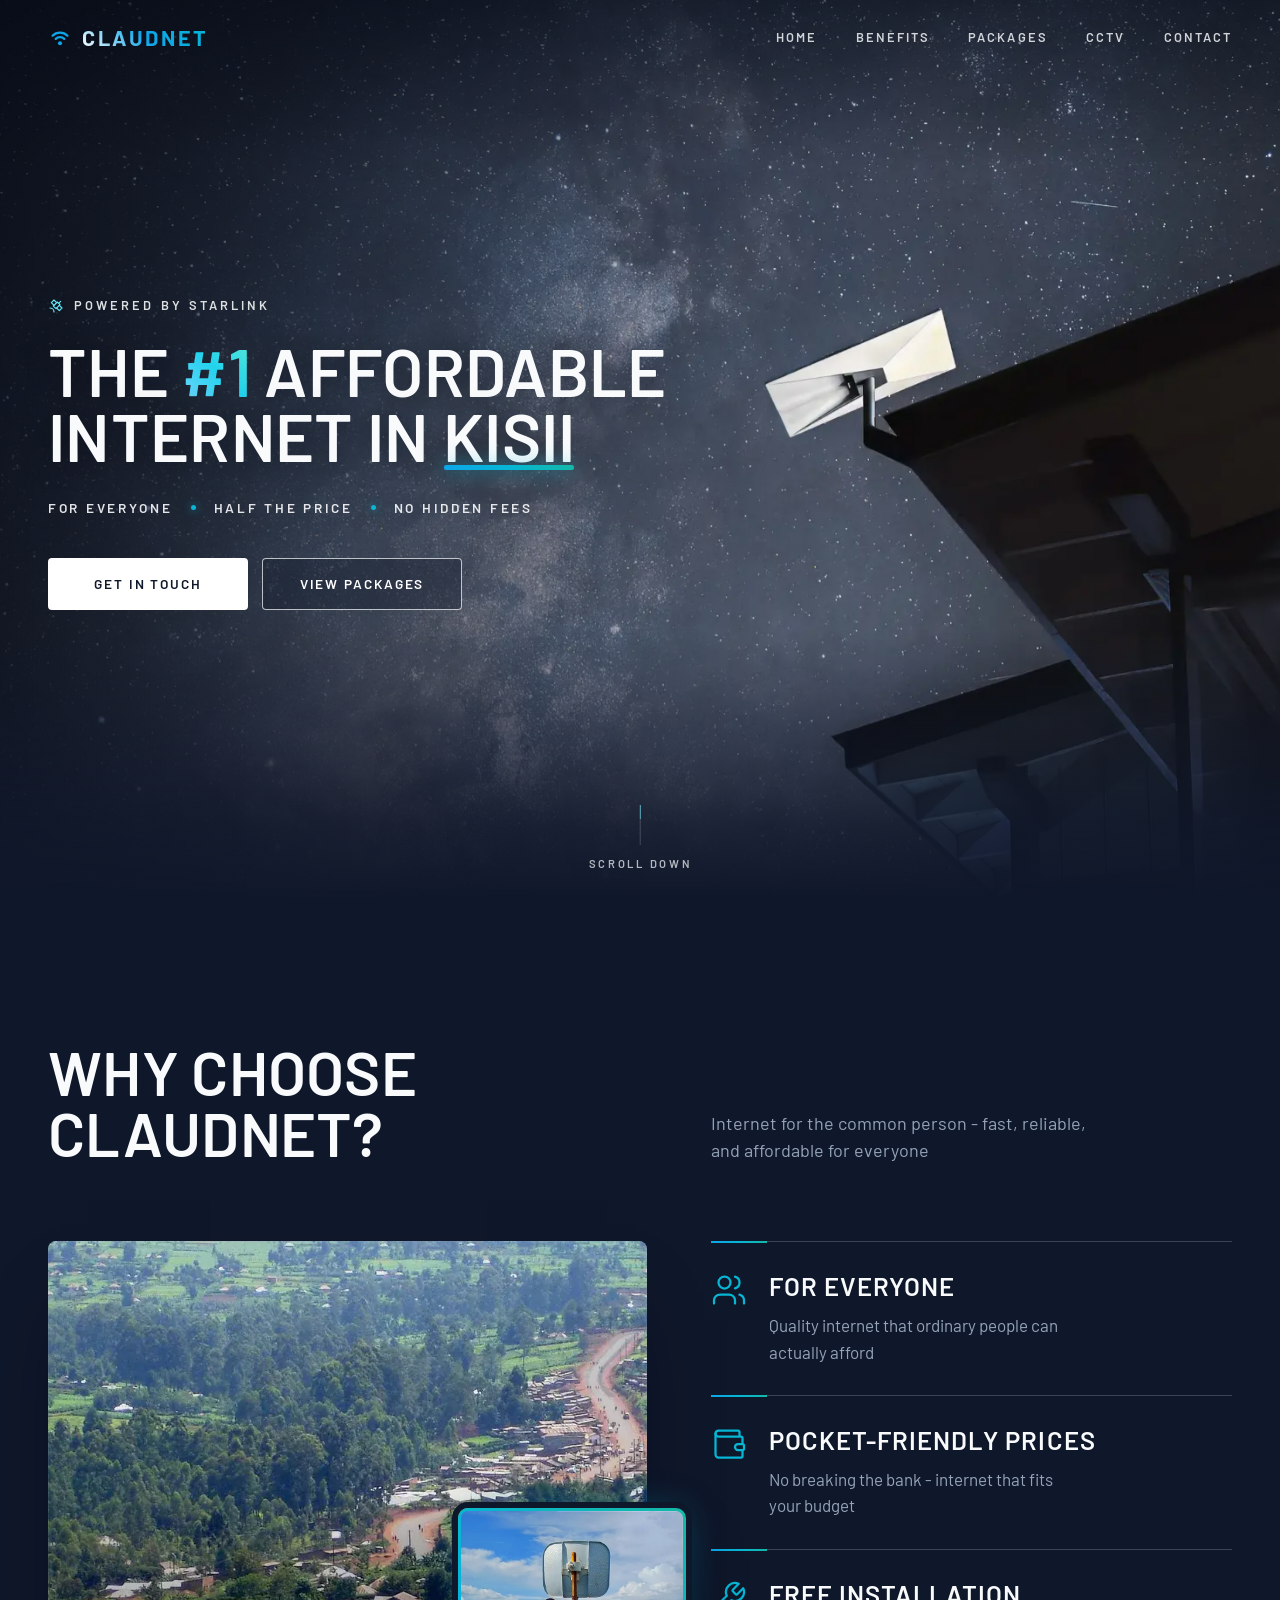
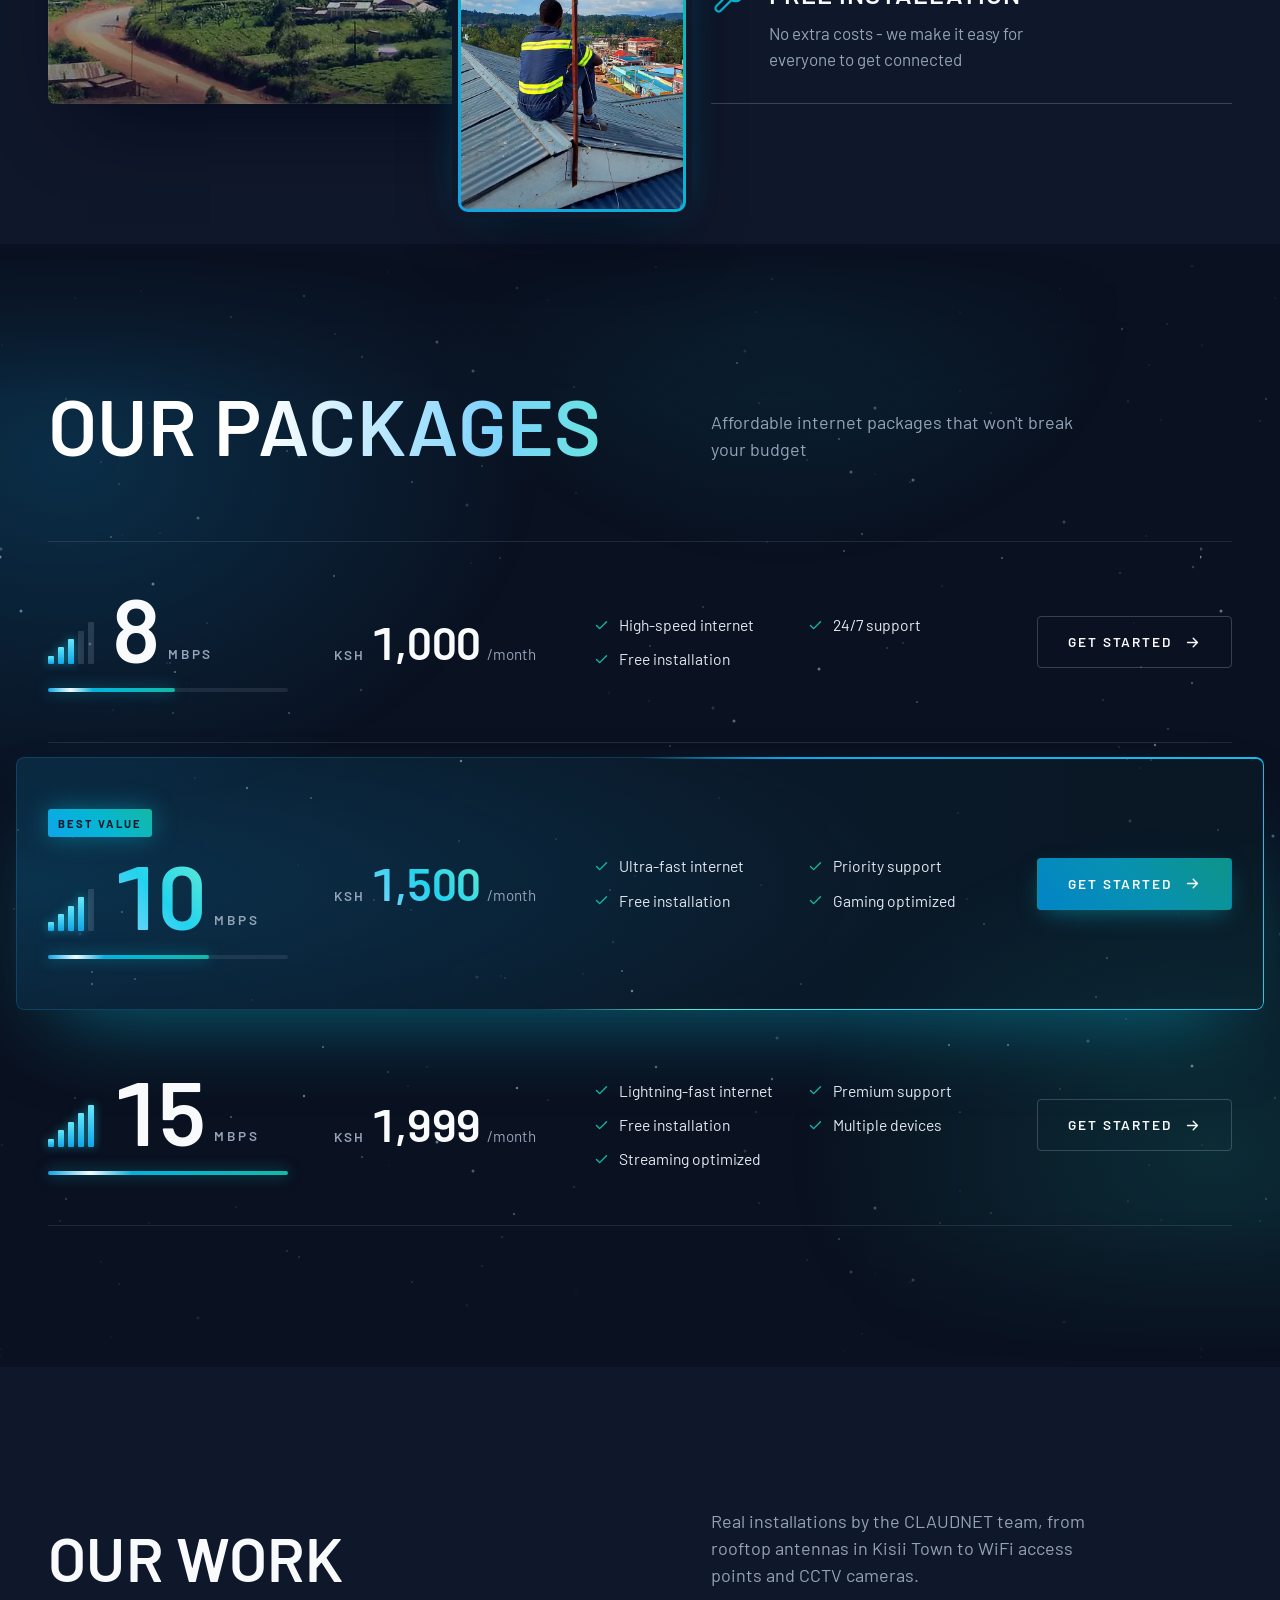
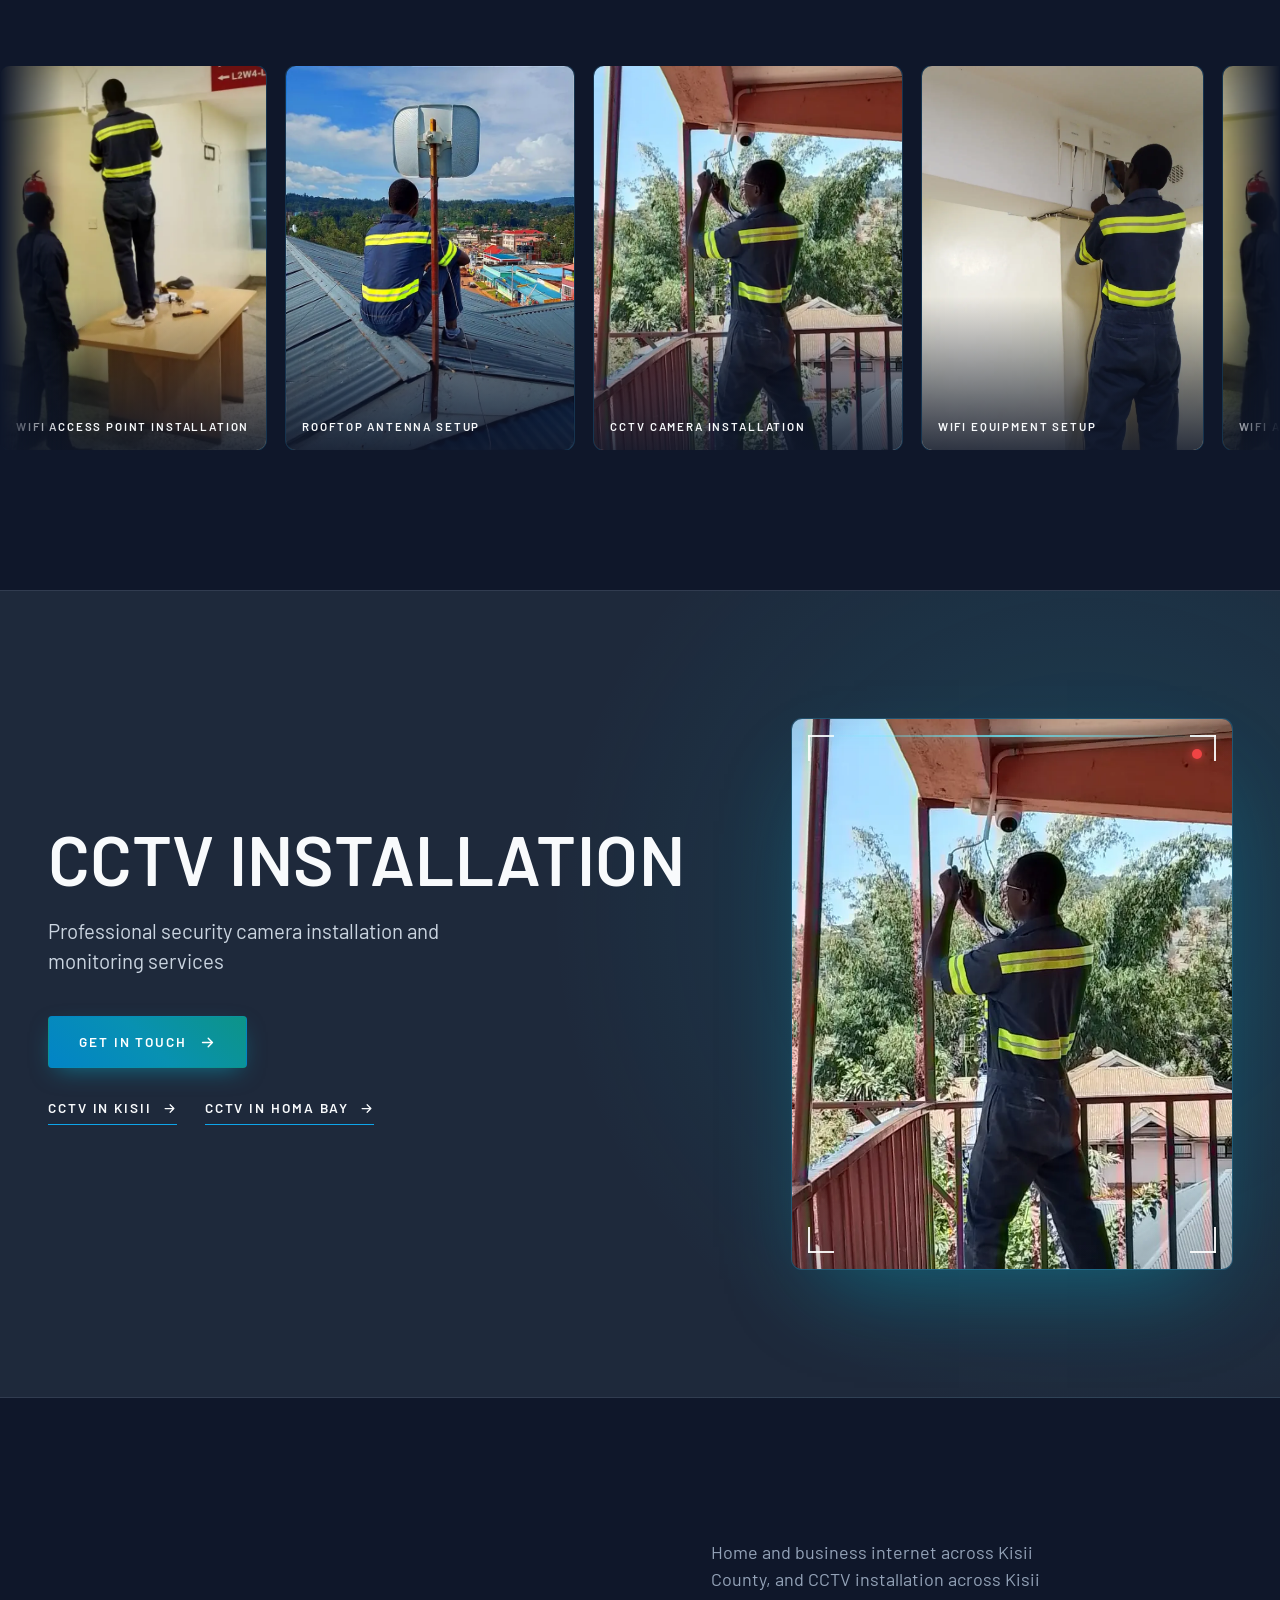
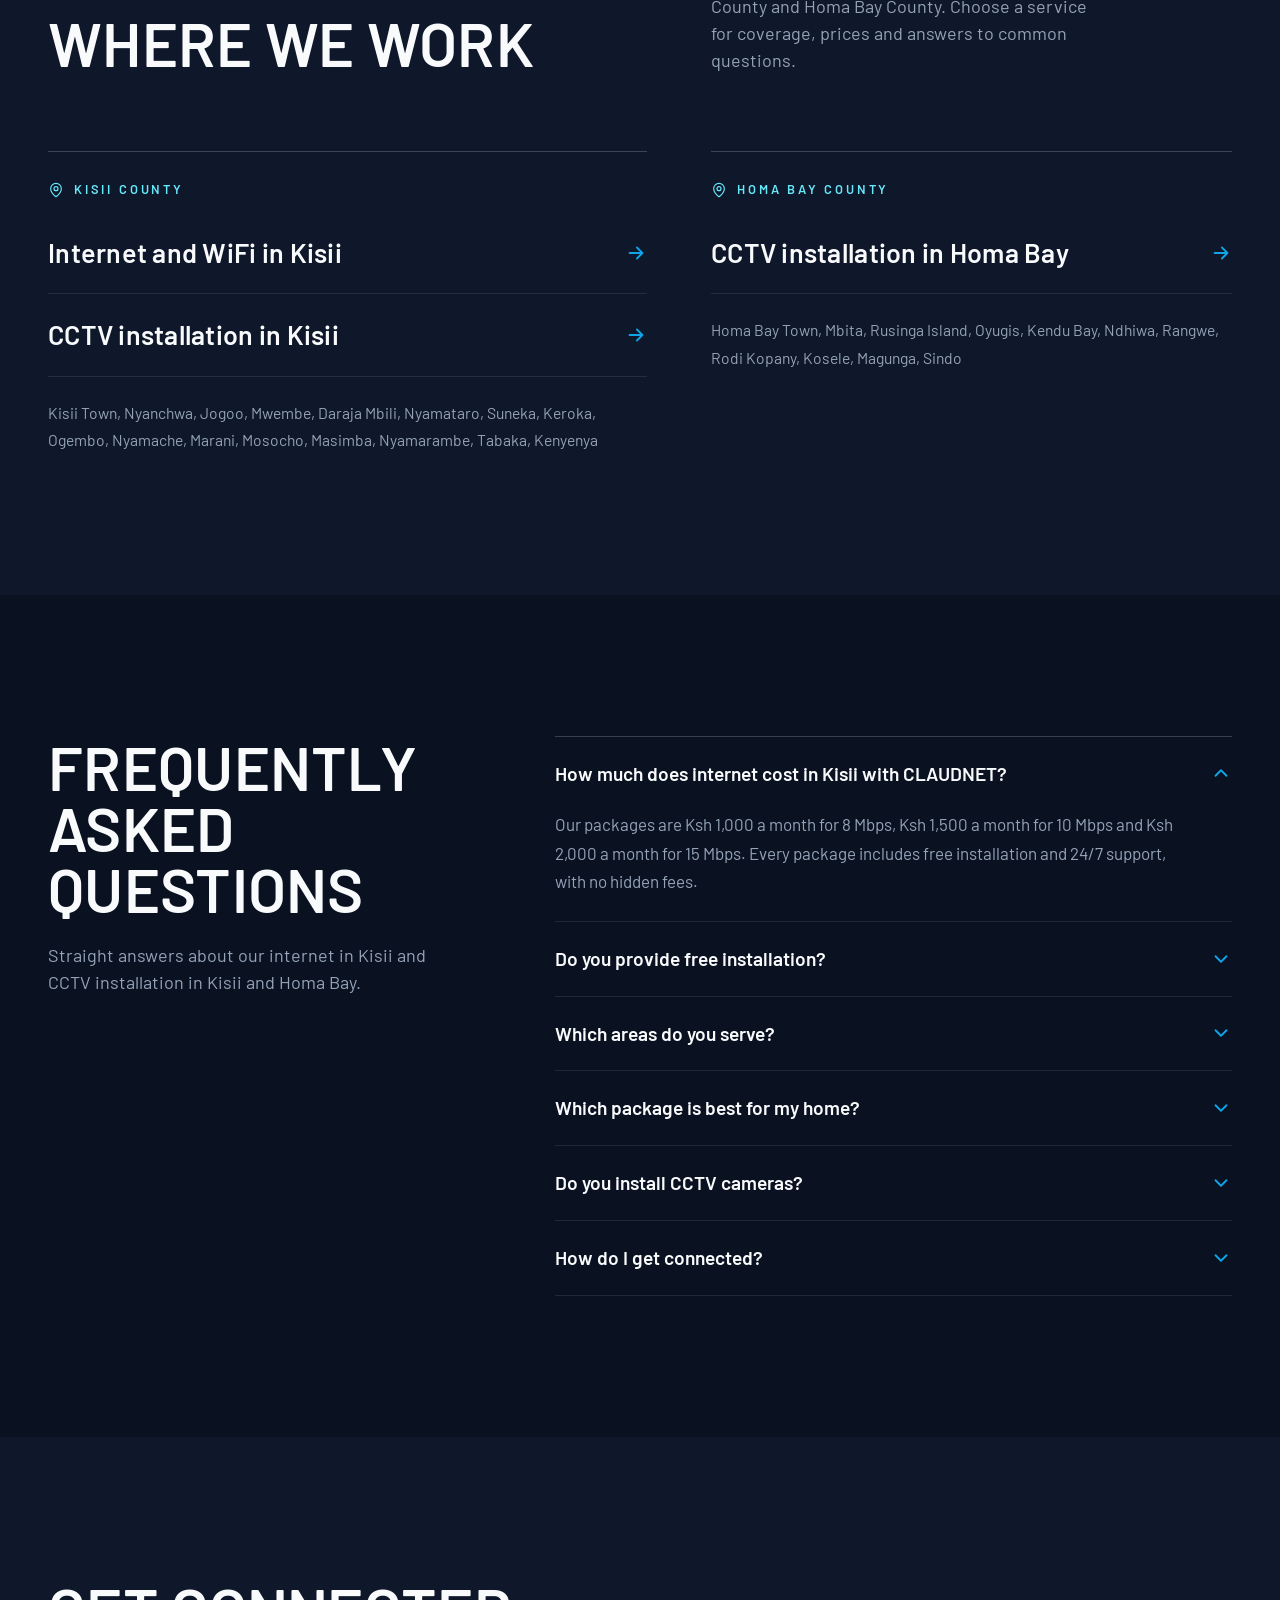
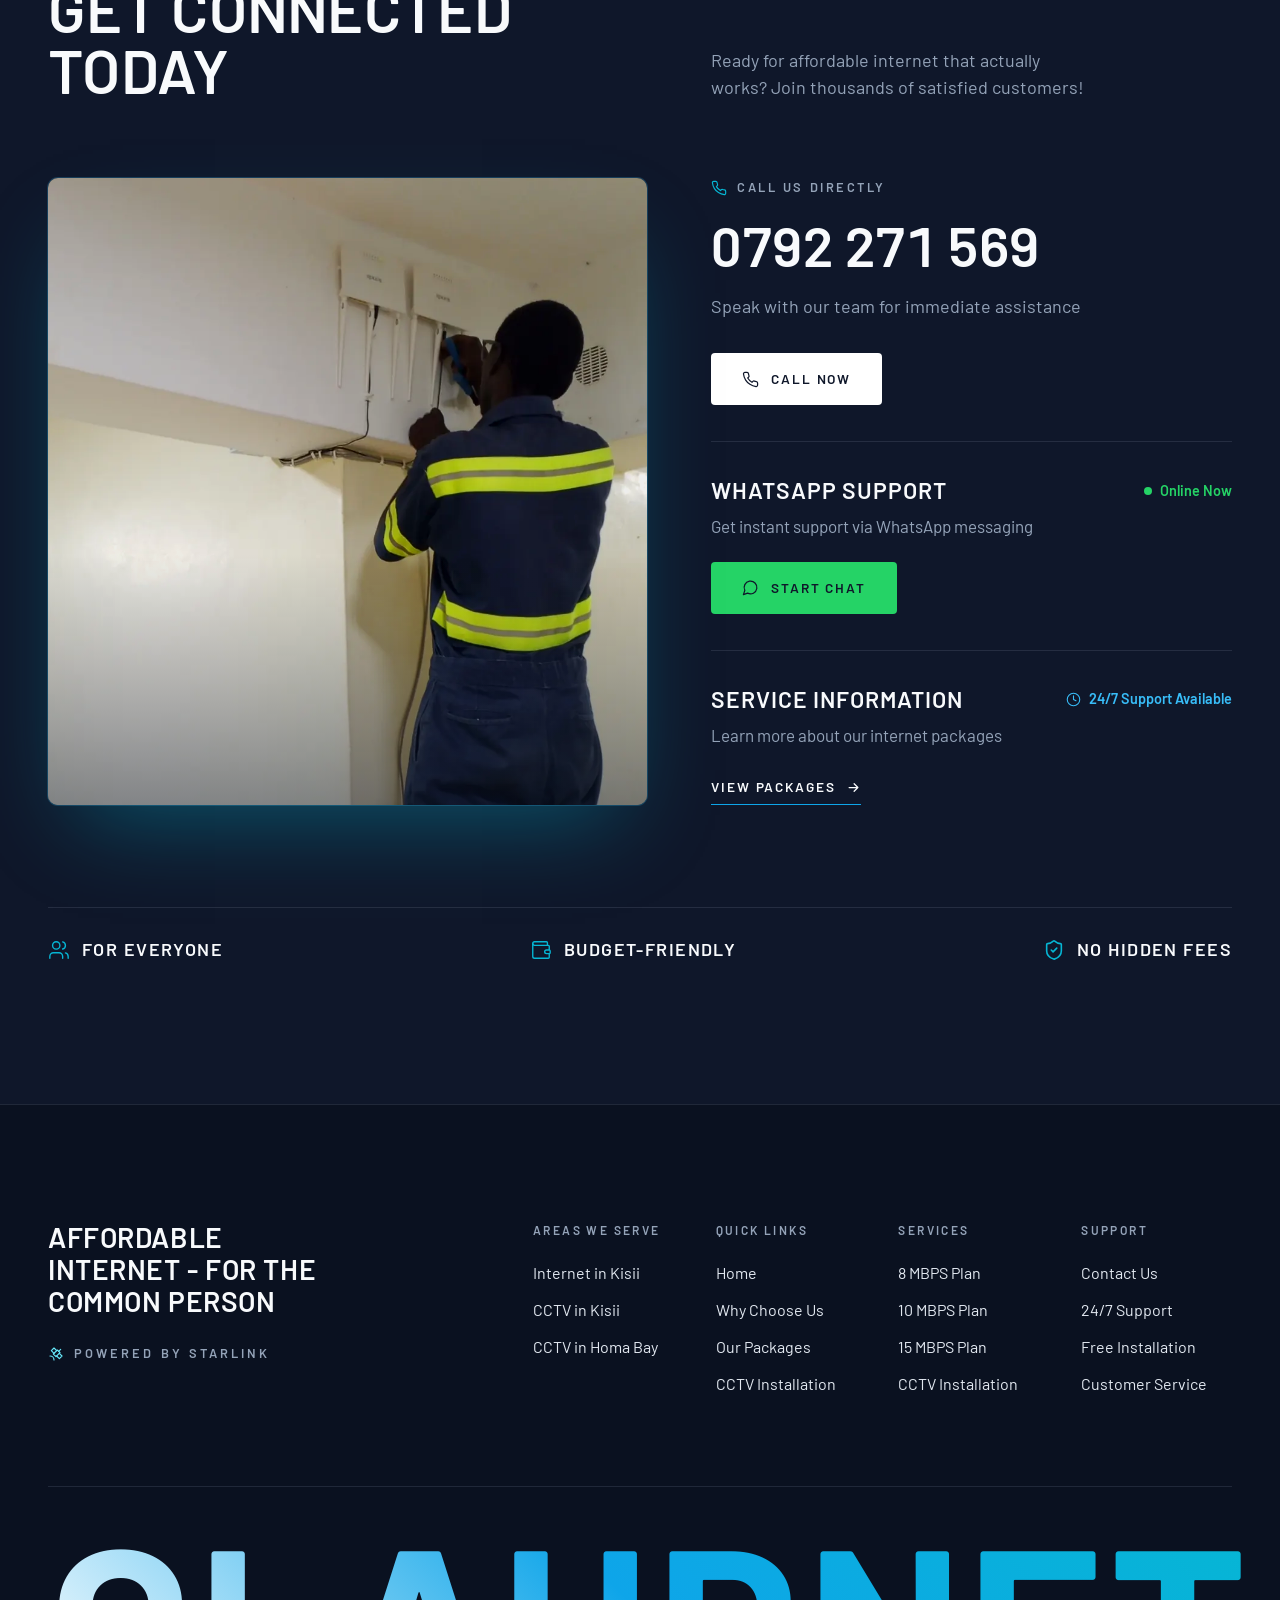
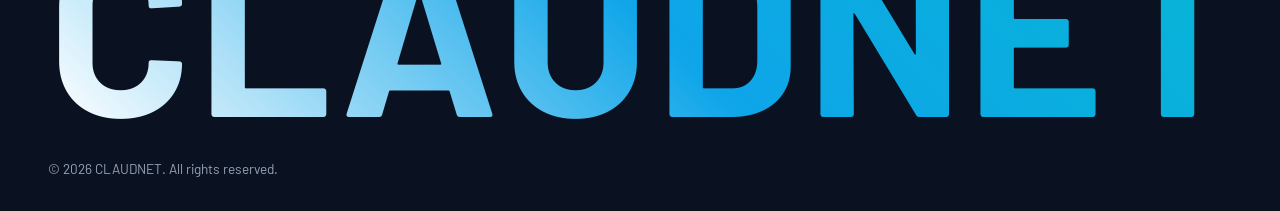
==== commit 08d6c30b: "updates" ====
--- a/index.html
+++ b/index.html
@@ -64,7 +64,6 @@
       "logo": "https://claudnet.com/images/icons/icon-512.png",
       "image": [
         "https://claudnet.com/images/og/home.jpg",
-        "https://claudnet.com/images/antennas-kisii-town.webp",
         "https://claudnet.com/images/install-rooftop.webp",
         "https://claudnet.com/images/install-access-point.webp",
         "https://claudnet.com/images/install-cctv.webp"
@@ -591,16 +590,12 @@
             <div class="wrap">
                 <div class="section-head" data-reveal>
                     <h2 class="section-title">Our Work</h2>
-                    <p class="section-lede">Real installations by the CLAUDNET team, from wireless links over Kisii Town to WiFi access points and CCTV cameras.</p>
+                    <p class="section-lede">Real installations by the CLAUDNET team, from rooftop antennas in Kisii Town to WiFi access points and CCTV cameras.</p>
                 </div>
             </div>
             <div class="reel" data-reveal>
                 <div class="reel-track">
                 <figure class="reel-item">
-                    <img src="/images/antennas-kisii-town.webp" alt="Two CLAUDNET wireless antennas on a balcony railing overlooking Kisii Town" width="1040" height="480" loading="lazy" decoding="async">
-                    <figcaption>Wireless links over Kisii Town</figcaption>
-                </figure>
-                <figure class="reel-item">
                     <img src="/images/install-access-point.webp" alt="Two CLAUDNET technicians installing a WiFi access point in a building corridor" width="576" height="830" loading="lazy" decoding="async">
                     <figcaption>WiFi access point installation</figcaption>
                 </figure>
@@ -617,8 +612,36 @@
                     <figcaption>WiFi equipment setup</figcaption>
                 </figure>
                 <figure class="reel-item" aria-hidden="true">
-                    <img src="/images/antennas-kisii-town.webp" alt="" width="1040" height="480" loading="lazy" decoding="async">
-                    <figcaption>Wireless links over Kisii Town</figcaption>
+                    <img src="/images/install-access-point.webp" alt="" width="576" height="830" loading="lazy" decoding="async">
+                    <figcaption>WiFi access point installation</figcaption>
+                </figure>
+                <figure class="reel-item" aria-hidden="true">
+                    <img src="/images/install-rooftop.webp" alt="" width="660" height="880" loading="lazy" decoding="async">
+                    <figcaption>Rooftop antenna setup</figcaption>
+                </figure>
+                <figure class="reel-item" aria-hidden="true">
+                    <img src="/images/install-cctv.webp" alt="" width="720" height="900" loading="lazy" decoding="async">
+                    <figcaption>CCTV camera installation</figcaption>
+                </figure>
+                <figure class="reel-item" aria-hidden="true">
+                    <img src="/images/install-indoor.webp" alt="" width="1000" height="1367" loading="lazy" decoding="async">
+                    <figcaption>WiFi equipment setup</figcaption>
+                </figure>
+                <figure class="reel-item" aria-hidden="true">
+                    <img src="/images/install-access-point.webp" alt="" width="576" height="830" loading="lazy" decoding="async">
+                    <figcaption>WiFi access point installation</figcaption>
+                </figure>
+                <figure class="reel-item" aria-hidden="true">
+                    <img src="/images/install-rooftop.webp" alt="" width="660" height="880" loading="lazy" decoding="async">
+                    <figcaption>Rooftop antenna setup</figcaption>
+                </figure>
+                <figure class="reel-item" aria-hidden="true">
+                    <img src="/images/install-cctv.webp" alt="" width="720" height="900" loading="lazy" decoding="async">
+                    <figcaption>CCTV camera installation</figcaption>
+                </figure>
+                <figure class="reel-item" aria-hidden="true">
+                    <img src="/images/install-indoor.webp" alt="" width="1000" height="1367" loading="lazy" decoding="async">
+                    <figcaption>WiFi equipment setup</figcaption>
                 </figure>
                 <figure class="reel-item" aria-hidden="true">
                     <img src="/images/install-access-point.webp" alt="" width="576" height="830" loading="lazy" decoding="async">
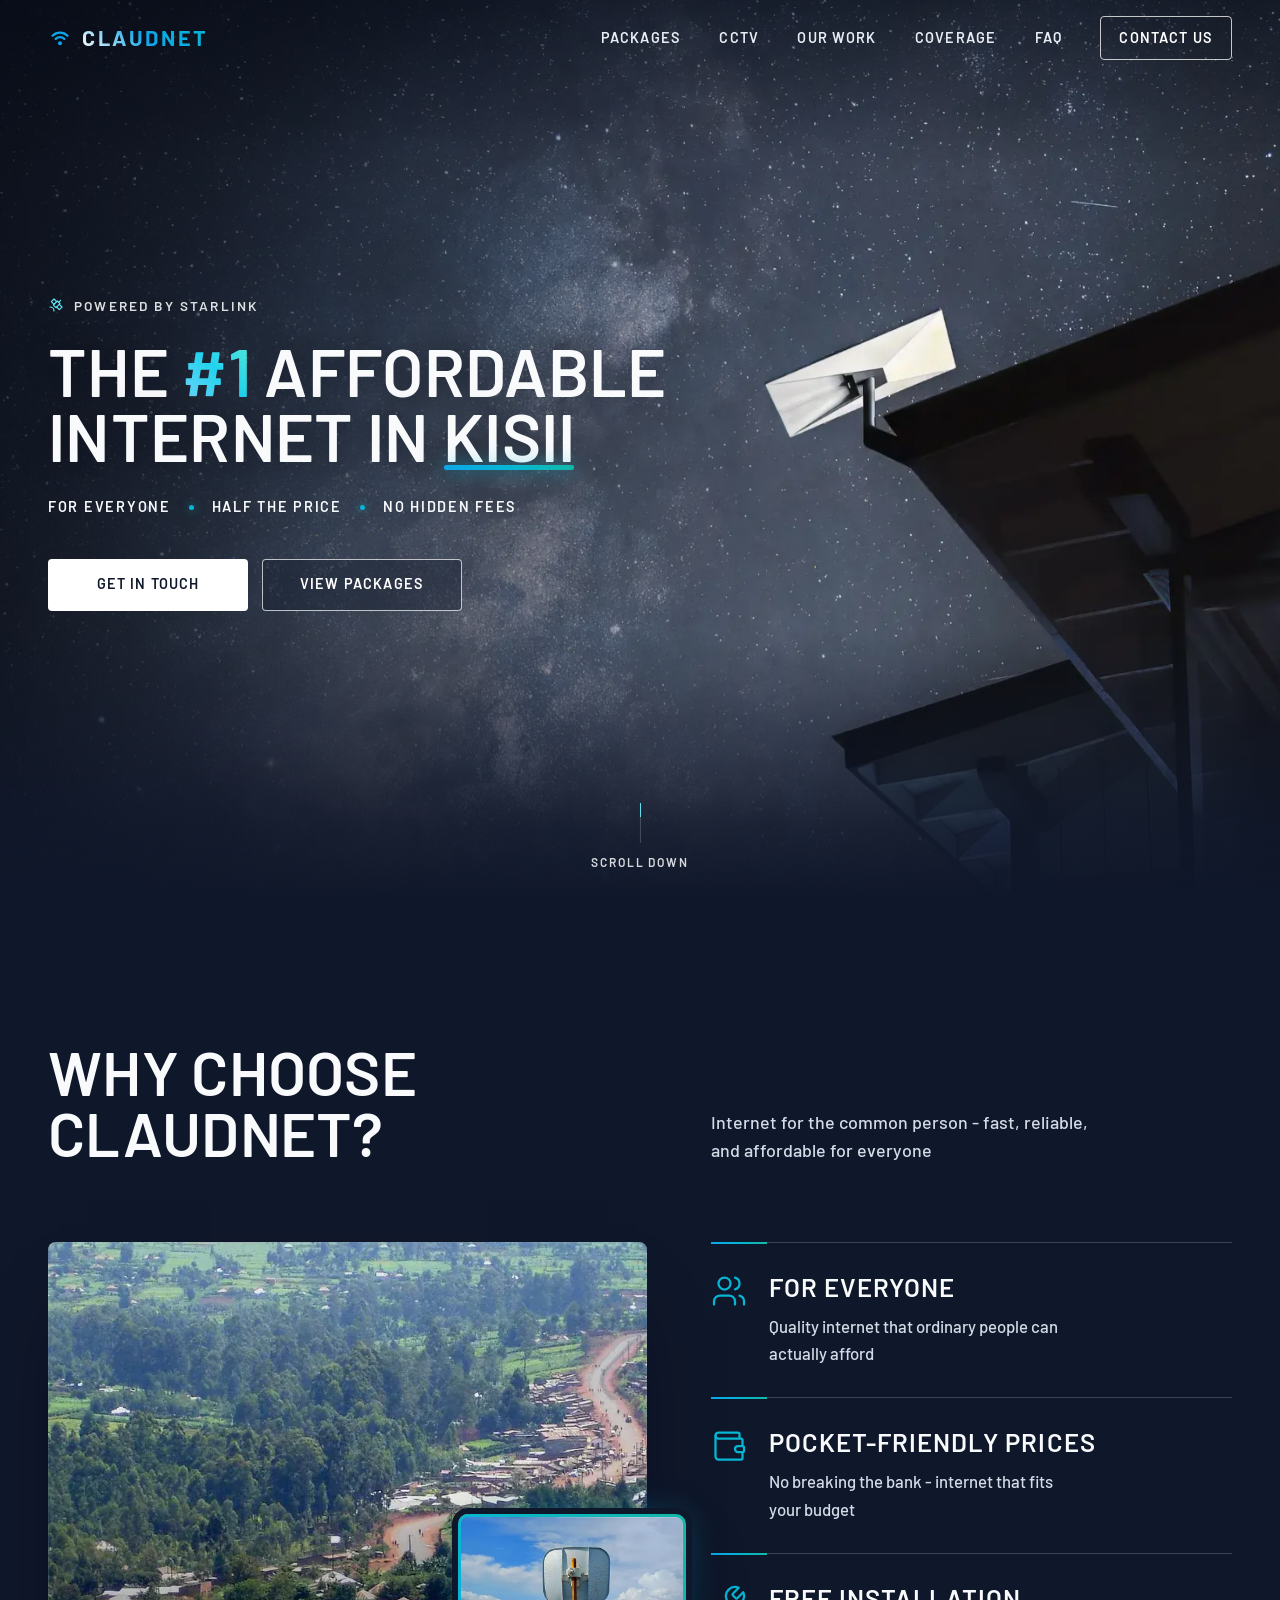
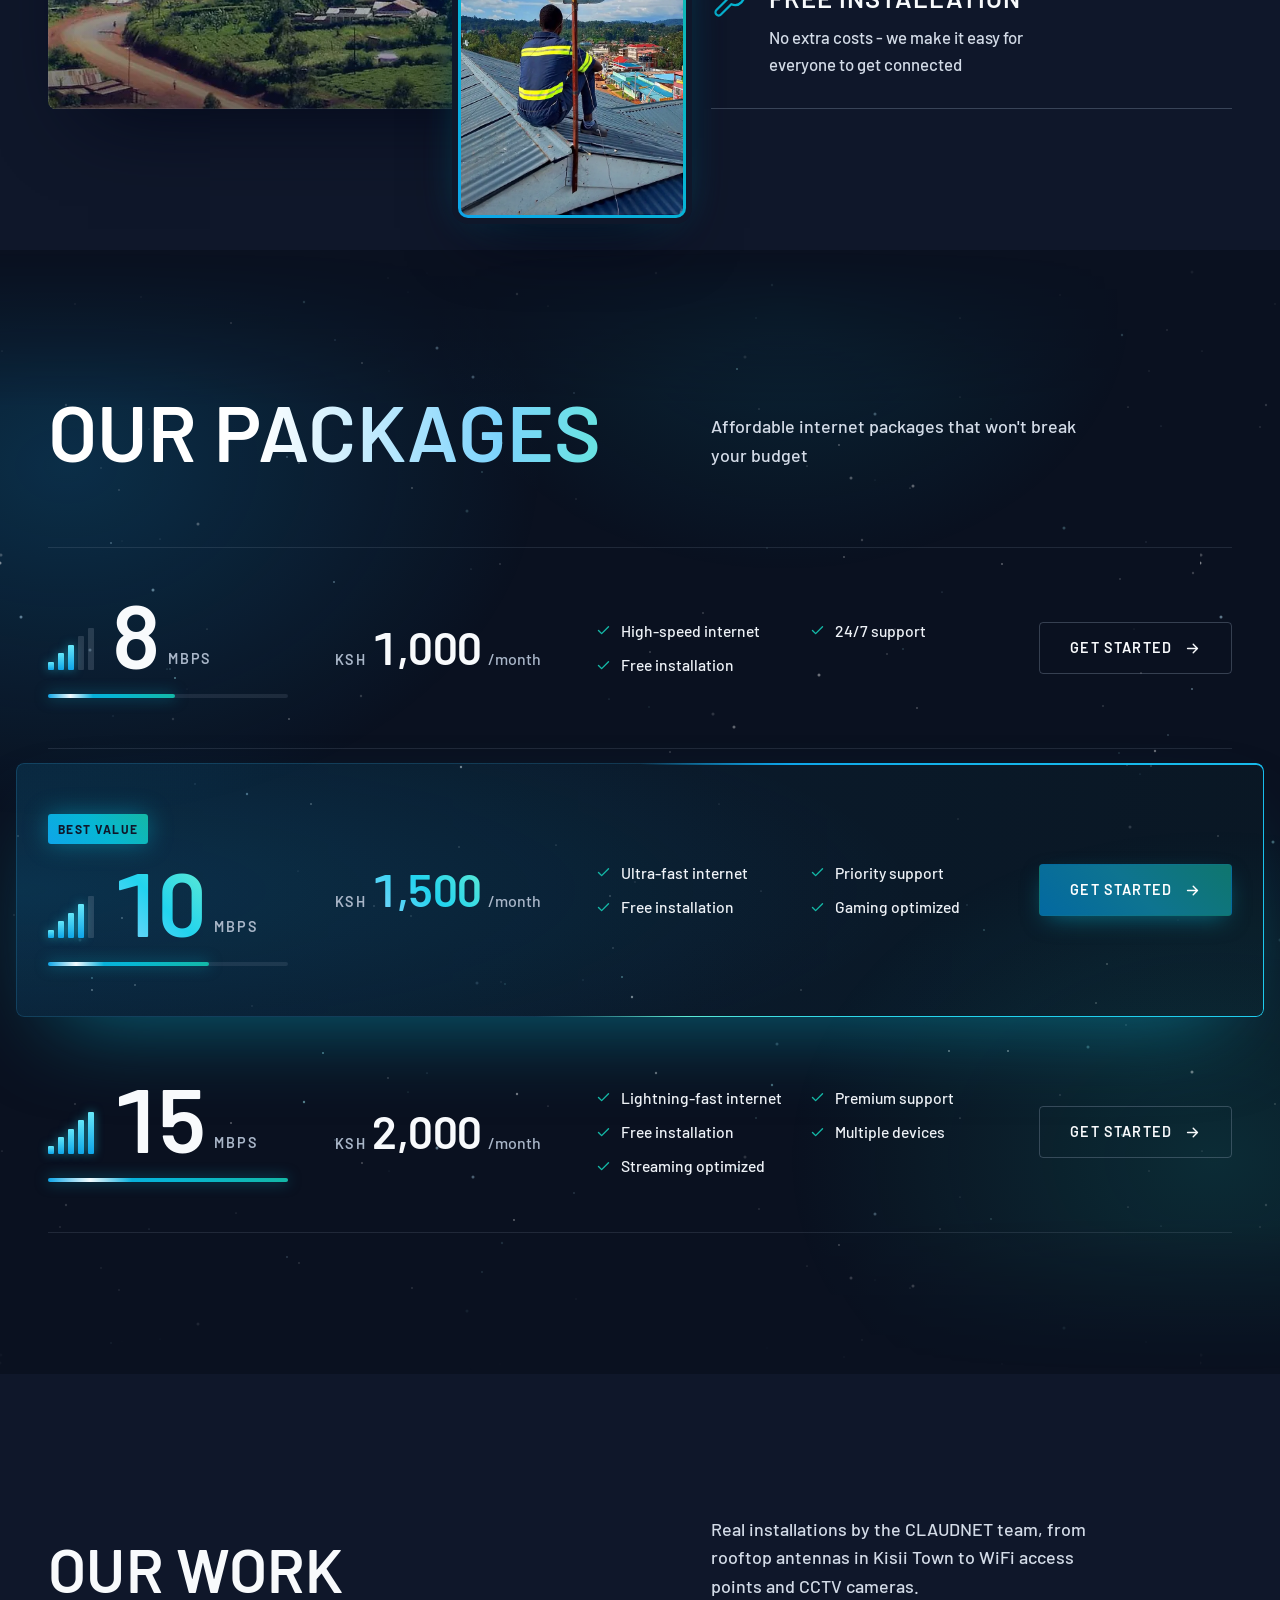
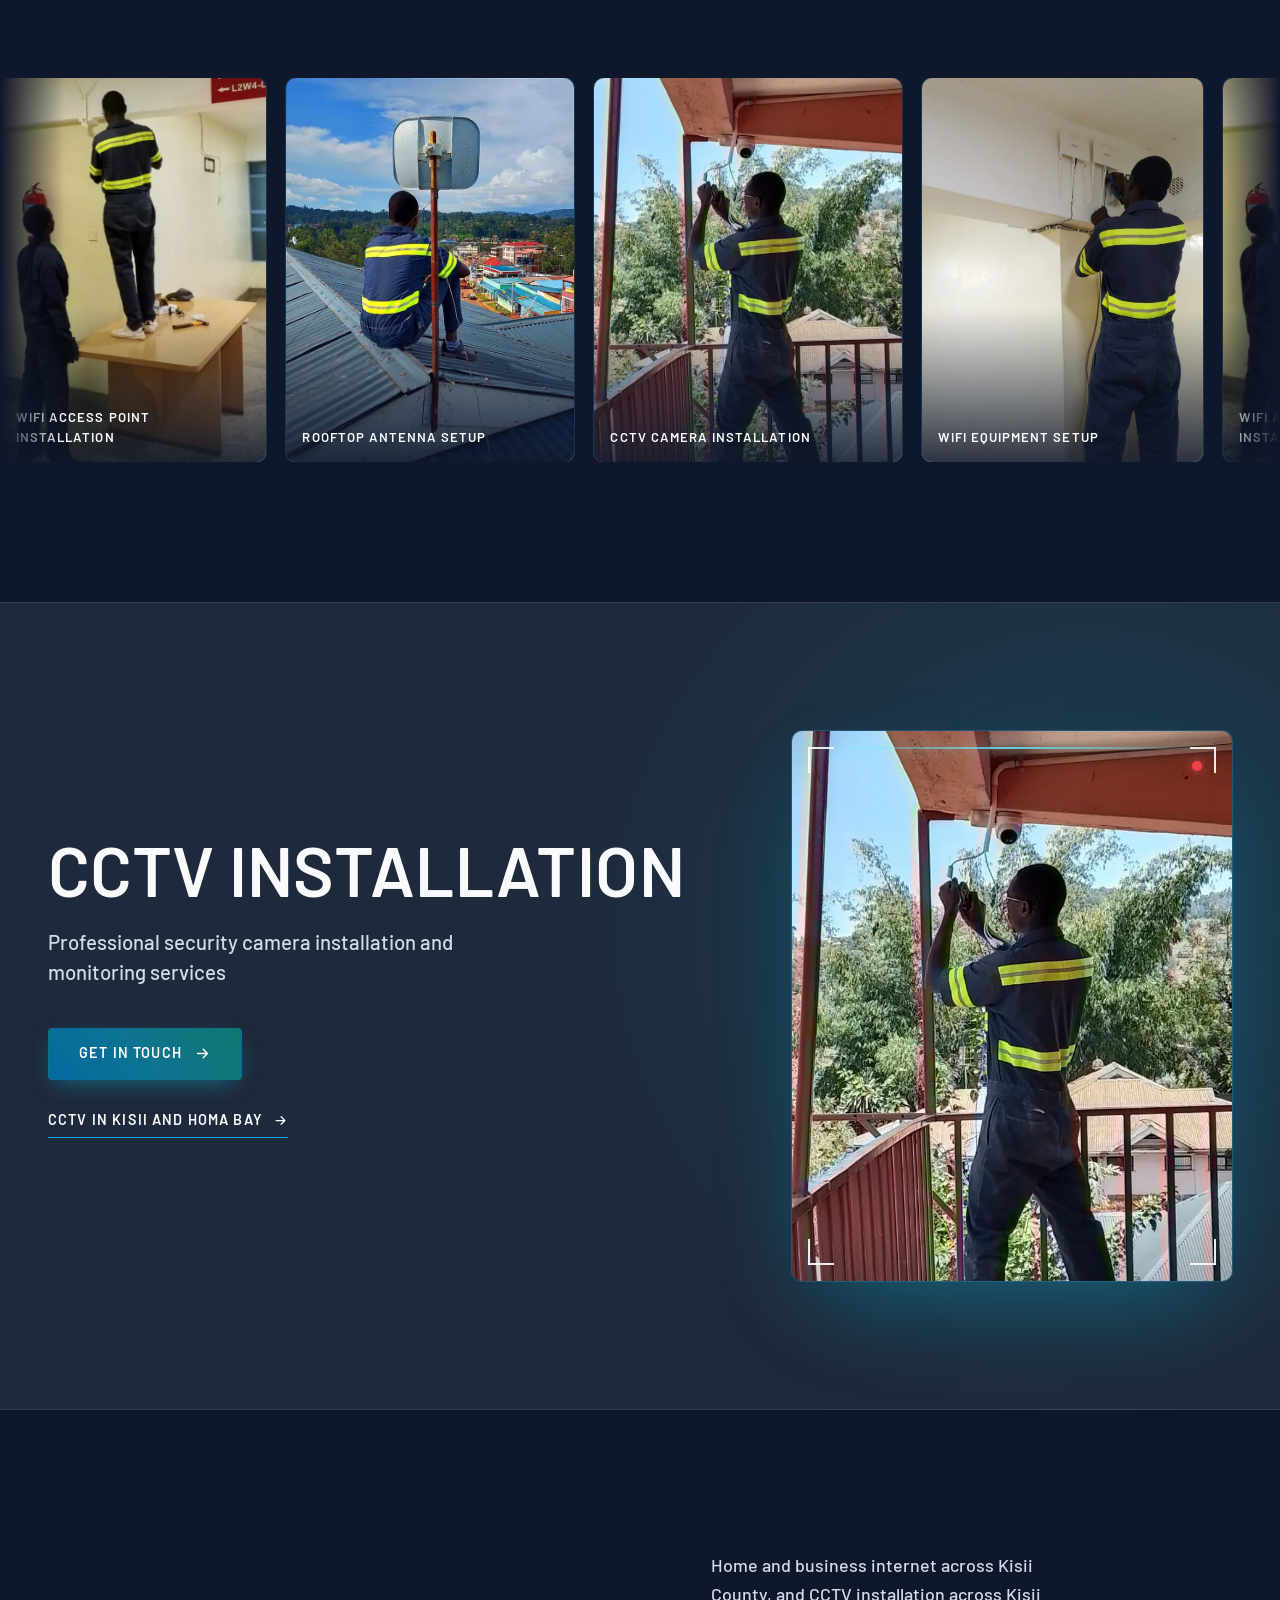
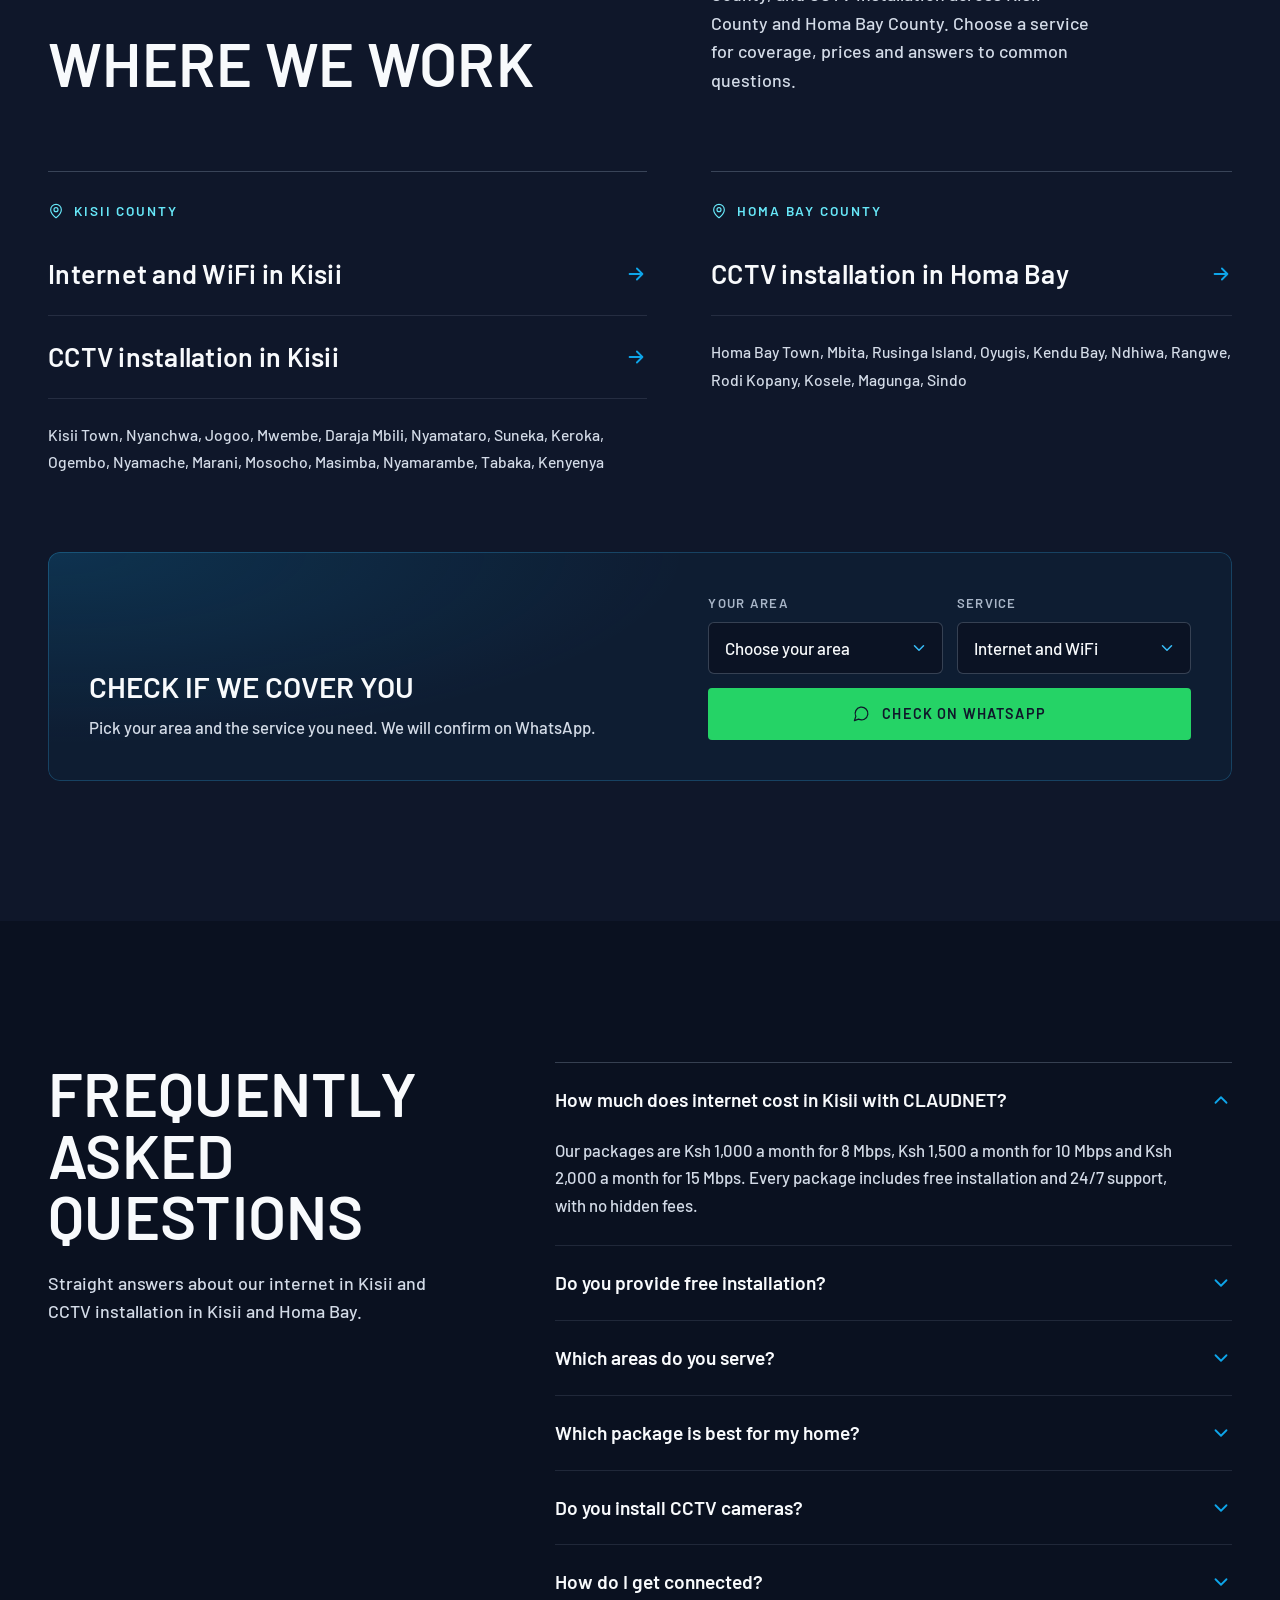
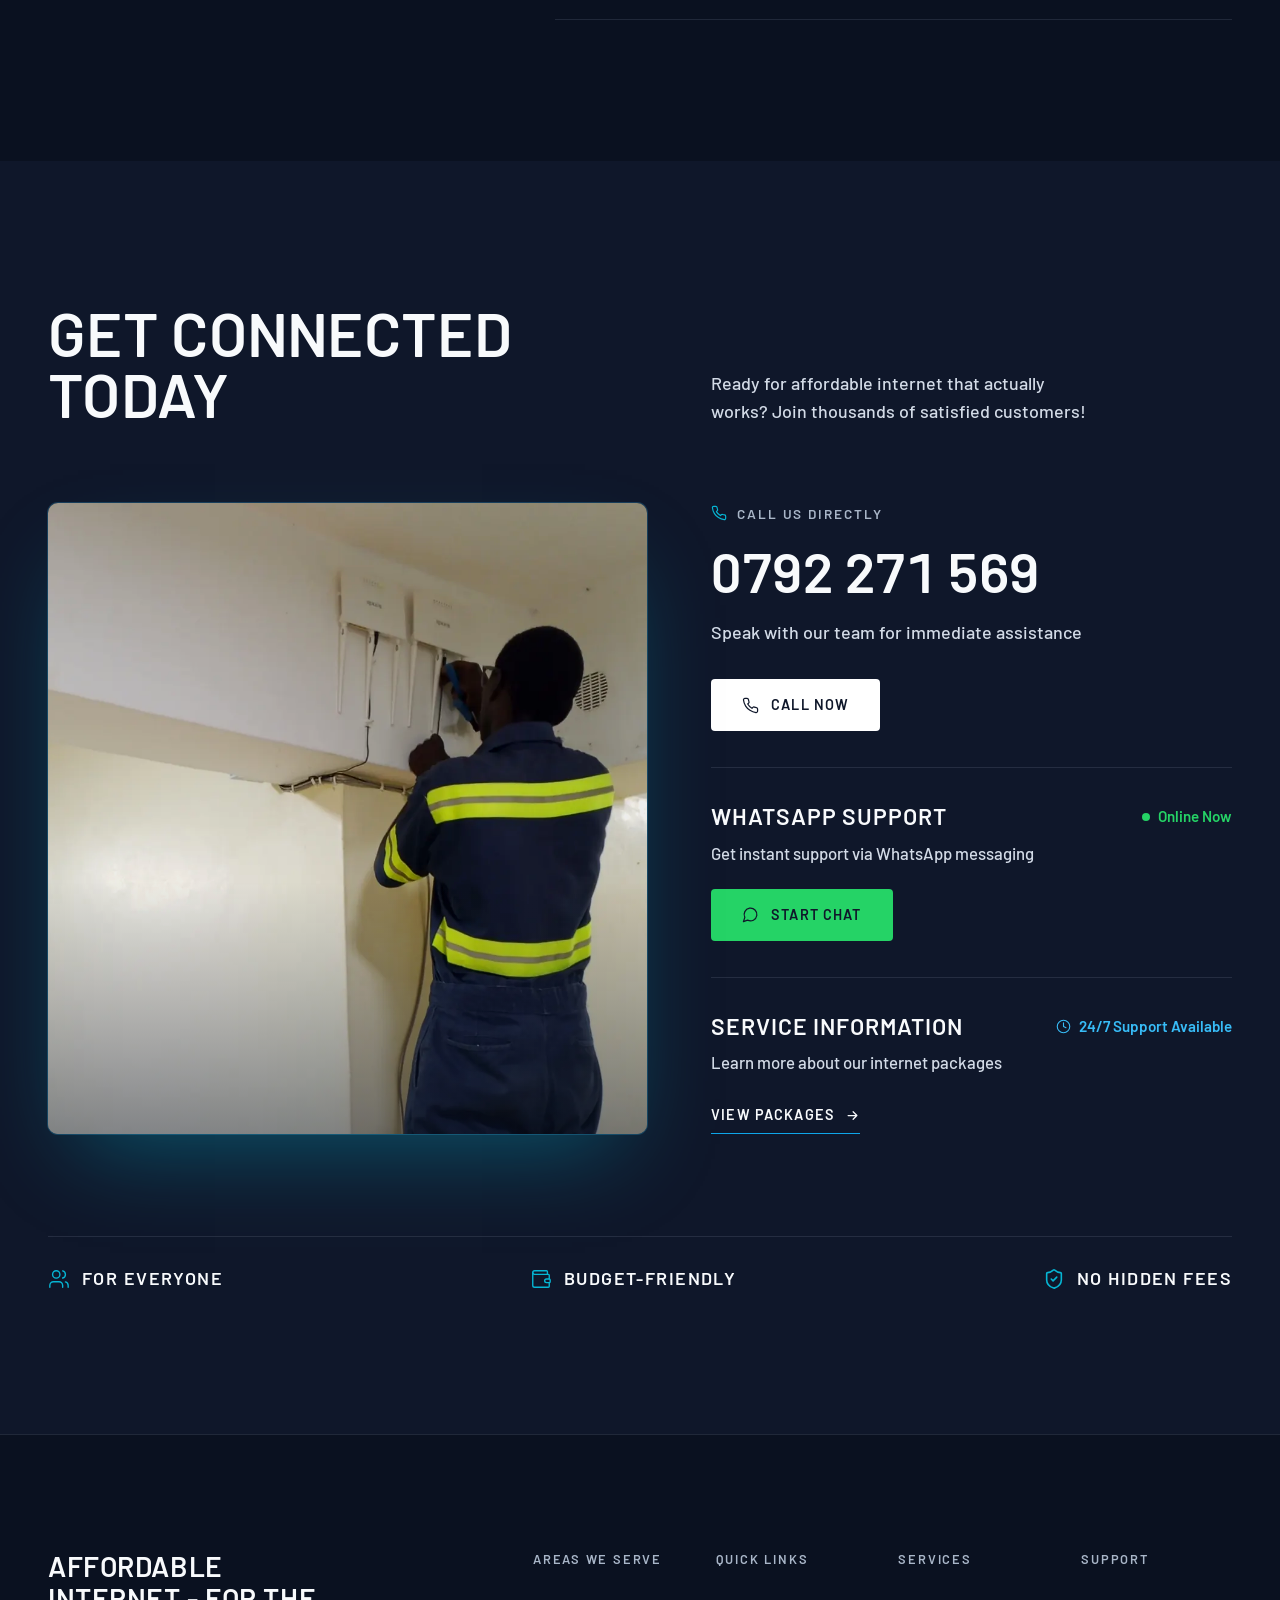
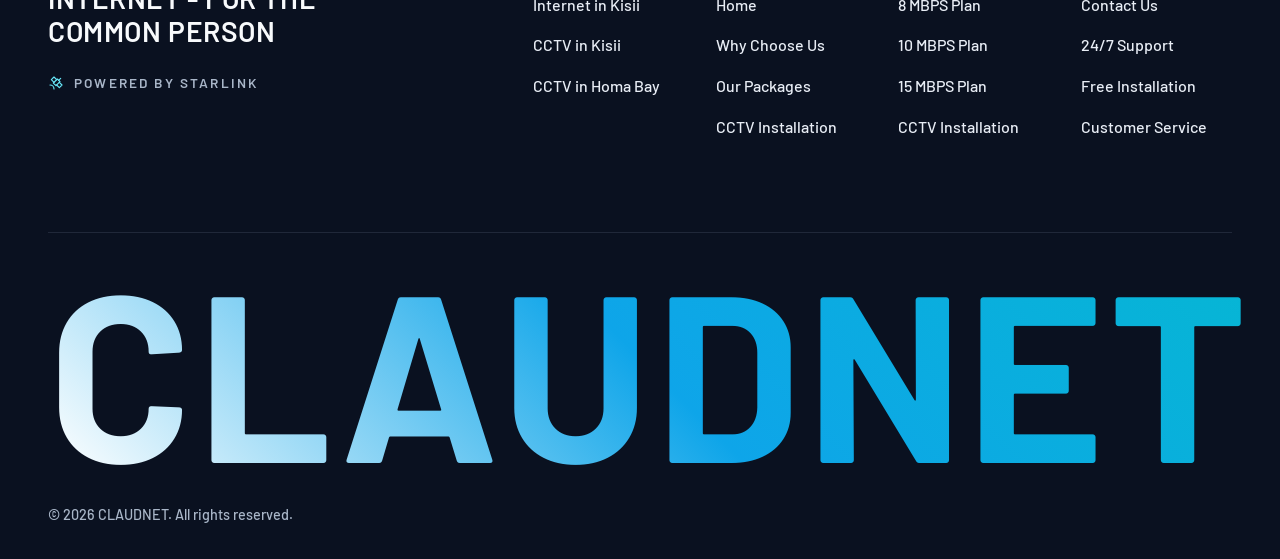
==== commit e53f7dac: "removed the dead page" ====
--- a/index.html
+++ b/index.html
@@ -301,7 +301,7 @@
               "@type": "Service",
               "name": "CCTV installation",
               "serviceType": "CCTV installation",
-              "url": "https://claudnet.com/cctv-installation-kisii/"
+              "url": "https://claudnet.com/cctv-installation/"
             }
           }
         ]
@@ -409,6 +409,8 @@
         <symbol id="i-chevron" viewBox="0 0 24 24"><path d="m6 9 6 6 6-6" fill="none" stroke="currentColor" stroke-width="2" stroke-linecap="round" stroke-linejoin="round"/></symbol>
     </svg>
 
+    <a class="skip-link" href="#main">Skip to content</a>
+
     <!-- Navigation -->
     <header class="nav" id="nav">
         <div class="wrap nav-inner">
@@ -417,11 +419,16 @@
                 <span class="logo-text">CLAUD<span>NET</span></span>
             </a>
             <nav class="nav-links" id="navLinks" aria-label="Main">
-                <a href="#home">Home</a>
-                <a href="#benefits">Benefits</a>
                 <a href="#packages">Packages</a>
                 <a href="#cctv">CCTV</a>
-                <a href="#contact">Contact</a>
+                <a href="#work">Our Work</a>
+                <a href="#areas">Coverage</a>
+                <a href="#faq">FAQ</a>
+                <a href="#contact" class="nav-cta">Contact Us</a>
+                <div class="nav-menu-actions">
+                    <a href="tel:+254792271569" class="btn btn--light"><svg aria-hidden="true"><use href="#i-phone"/></svg><span>Call Now</span></a>
+                    <button class="btn btn--wa" type="button" onclick="contactWhatsApp('WhatsApp Support')"><svg aria-hidden="true"><use href="#i-chat"/></svg><span>Start Chat</span></button>
+                </div>
             </nav>
             <button class="hamburger" id="hamburger" type="button" aria-label="Menu" aria-controls="navLinks" aria-expanded="false">
                 <span></span>
@@ -430,7 +437,7 @@
         </div>
     </header>
 
-    <main>
+    <main id="main">
         <!-- Hero -->
         <section id="home" class="hero">
             <div class="hero-media" aria-hidden="true">
@@ -674,8 +681,7 @@
                         <svg aria-hidden="true"><use href="#i-arrow"/></svg>
                     </button>
                     <p class="cctv-areas">
-                        <a class="text-link" href="/cctv-installation-kisii/">CCTV in Kisii</a>
-                        <a class="text-link" href="/cctv-installation-homa-bay/">CCTV in Homa Bay</a>
+                        <a class="text-link" href="/cctv-installation/">CCTV in Kisii and Homa Bay</a>
                     </p>
                 </div>
                 <figure class="cctv-photo" data-reveal style="--d:1">
@@ -697,18 +703,74 @@
                         <p class="area-kicker"><svg aria-hidden="true"><use href="#i-pin"/></svg><span>Kisii County</span></p>
                         <ul class="area-links">
                             <li><a href="#packages">Internet and WiFi in Kisii <svg aria-hidden="true"><use href="#i-arrow"/></svg></a></li>
-                            <li><a href="/cctv-installation-kisii/">CCTV installation in Kisii <svg aria-hidden="true"><use href="#i-arrow"/></svg></a></li>
+                            <li><a href="/cctv-installation/">CCTV installation in Kisii <svg aria-hidden="true"><use href="#i-arrow"/></svg></a></li>
                         </ul>
                         <p class="area-towns">Kisii Town, Nyanchwa, Jogoo, Mwembe, Daraja Mbili, Nyamataro, Suneka, Keroka, Ogembo, Nyamache, Marani, Mosocho, Masimba, Nyamarambe, Tabaka, Kenyenya</p>
                     </article>
                     <article class="area" data-reveal style="--d:1">
                         <p class="area-kicker"><svg aria-hidden="true"><use href="#i-pin"/></svg><span>Homa Bay County</span></p>
                         <ul class="area-links">
-                            <li><a href="/cctv-installation-homa-bay/">CCTV installation in Homa Bay <svg aria-hidden="true"><use href="#i-arrow"/></svg></a></li>
+                            <li><a href="/cctv-installation/">CCTV installation in Homa Bay <svg aria-hidden="true"><use href="#i-arrow"/></svg></a></li>
                         </ul>
                         <p class="area-towns">Homa Bay Town, Mbita, Rusinga Island, Oyugis, Kendu Bay, Ndhiwa, Rangwe, Rodi Kopany, Kosele, Magunga, Sindo</p>
                     </article>
                 </div>
+
+                <form class="coverage" id="coverageForm" data-reveal novalidate>
+                    <div class="coverage-copy">
+                        <h3>Check if we cover you</h3>
+                        <p>Pick your area and the service you need. We will confirm on WhatsApp.</p>
+                    </div>
+                    <div class="coverage-fields">
+                        <label class="field">
+                            <span>Your area</span>
+                            <select id="covArea" name="area" required>
+                                <option value="" selected disabled>Choose your area</option>
+                                <optgroup label="Kisii County">
+                                    <option value="Kisii Town" data-county="kisii">Kisii Town</option>
+                                    <option value="Nyanchwa" data-county="kisii">Nyanchwa</option>
+                                    <option value="Jogoo" data-county="kisii">Jogoo</option>
+                                    <option value="Mwembe" data-county="kisii">Mwembe</option>
+                                    <option value="Daraja Mbili" data-county="kisii">Daraja Mbili</option>
+                                    <option value="Nyamataro" data-county="kisii">Nyamataro</option>
+                                    <option value="Suneka" data-county="kisii">Suneka</option>
+                                    <option value="Keroka" data-county="kisii">Keroka</option>
+                                    <option value="Ogembo" data-county="kisii">Ogembo</option>
+                                    <option value="Nyamache" data-county="kisii">Nyamache</option>
+                                    <option value="Marani" data-county="kisii">Marani</option>
+                                    <option value="Mosocho" data-county="kisii">Mosocho</option>
+                                    <option value="Masimba" data-county="kisii">Masimba</option>
+                                    <option value="Nyamarambe" data-county="kisii">Nyamarambe</option>
+                                    <option value="Tabaka" data-county="kisii">Tabaka</option>
+                                    <option value="Kenyenya" data-county="kisii">Kenyenya</option>
+                                </optgroup>
+                                <optgroup label="Homa Bay County">
+                                    <option value="Homa Bay Town" data-county="homabay">Homa Bay Town</option>
+                                    <option value="Mbita" data-county="homabay">Mbita</option>
+                                    <option value="Rusinga Island" data-county="homabay">Rusinga Island</option>
+                                    <option value="Oyugis" data-county="homabay">Oyugis</option>
+                                    <option value="Kendu Bay" data-county="homabay">Kendu Bay</option>
+                                    <option value="Ndhiwa" data-county="homabay">Ndhiwa</option>
+                                    <option value="Rangwe" data-county="homabay">Rangwe</option>
+                                    <option value="Rodi Kopany" data-county="homabay">Rodi Kopany</option>
+                                    <option value="Kosele" data-county="homabay">Kosele</option>
+                                    <option value="Magunga" data-county="homabay">Magunga</option>
+                                    <option value="Sindo" data-county="homabay">Sindo</option>
+                                </optgroup>
+                                <option value="Somewhere else" data-county="other">Somewhere else</option>
+                            </select>
+                        </label>
+                        <label class="field">
+                            <span>Service</span>
+                            <select id="covService" name="service">
+                                <option value="Internet">Internet and WiFi</option>
+                                <option value="CCTV installation">CCTV installation</option>
+                            </select>
+                        </label>
+                        <button class="btn btn--wa" type="submit"><svg aria-hidden="true"><use href="#i-chat"/></svg><span>Check on WhatsApp</span></button>
+                    </div>
+                    <p class="coverage-note" id="covNote" aria-live="polite"></p>
+                </form>
             </div>
         </section>
 
@@ -819,9 +881,9 @@
                     <div class="footer-col">
                         <h4>Areas We Serve</h4>
                         <ul>
-                            <li><a href="/">Internet in Kisii</a></li>
-                            <li><a href="/cctv-installation-kisii/">CCTV in Kisii</a></li>
-                            <li><a href="/cctv-installation-homa-bay/">CCTV in Homa Bay</a></li>
+                            <li><a href="/#packages">Internet in Kisii</a></li>
+                            <li><a href="/cctv-installation/">CCTV in Kisii</a></li>
+                            <li><a href="/cctv-installation/">CCTV in Homa Bay</a></li>
                         </ul>
                     </div>
                     <div class="footer-col">
--- a/styles.css
+++ b/styles.css
@@ -2457,6 +2457,341 @@
     }
 }
 
+/* ==========================================================
+   Readability and UX pass
+   ========================================================== */
+
+:root {
+    --muted: #a9b6c8;
+    --body: #d3dbe7;
+}
+
+body {
+    font-weight: 500;
+}
+
+/* Body copy: brighter, slightly larger, easier to read on dark */
+.section-lede,
+.benefit p,
+.feature p,
+.who-item p,
+.step p,
+.faq-a p,
+.contact-call p,
+.contact-block p,
+.area-towns,
+.xsell p,
+.page-lead,
+.cctv-copy p,
+.coverage-copy p {
+    color: var(--body);
+}
+
+.section-lede {
+    font-size: clamp(1.1rem, 1.4vw, 1.25rem);
+    line-height: 1.6;
+}
+
+.benefit p,
+.feature p,
+.who-item p,
+.step p,
+.faq-a p,
+.contact-block p {
+    font-size: 1.05rem;
+    line-height: 1.62;
+}
+
+.plan-features {
+    color: #eef2f7;
+}
+
+/* Small uppercase labels: bigger, less tracking */
+.eyebrow {
+    font-size: 0.85rem;
+    letter-spacing: 0.16em;
+}
+
+.hero-claims li {
+    font-size: 0.9rem;
+    letter-spacing: 0.12em;
+    color: #f8fafc;
+}
+
+@media (min-width: 821px) {
+    .nav-links a {
+        font-size: 0.9rem;
+        letter-spacing: 0.08em;
+        color: #e8edf5;
+    }
+}
+
+.label,
+.area-kicker {
+    font-size: 0.85rem;
+    letter-spacing: 0.14em;
+}
+
+.footer-col h4 {
+    font-size: 0.8rem;
+    letter-spacing: 0.14em;
+}
+
+.crumbs {
+    font-size: 0.82rem;
+    letter-spacing: 0.1em;
+}
+
+.reel-item figcaption {
+    font-size: 0.82rem;
+    letter-spacing: 0.08em;
+}
+
+.plan-tag {
+    font-size: 0.75rem;
+    letter-spacing: 0.12em;
+}
+
+.speed .u {
+    font-size: 0.9rem;
+    letter-spacing: 0.12em;
+}
+
+.currency {
+    font-size: 0.9rem;
+    letter-spacing: 0.1em;
+}
+
+.period {
+    font-size: 1rem;
+}
+
+.btn,
+.text-link {
+    font-size: 0.9rem;
+    letter-spacing: 0.08em;
+}
+
+.scroll-cue {
+    font-size: 0.75rem;
+    letter-spacing: 0.16em;
+    color: rgba(248, 250, 252, 0.85);
+}
+
+.status {
+    font-size: 0.95rem;
+}
+
+.footer-col a {
+    display: inline-block;
+    padding: 3px 0;
+    color: #e8edf5;
+}
+
+.footer-bottom {
+    font-size: 0.9rem;
+}
+
+/* Gradient buttons: darker stops so white text passes WCAG AA */
+.btn--grad,
+.btn--grad:hover {
+    background: linear-gradient(45deg, #0369a1, #0e7490, #0f766e);
+    color: #fff;
+}
+
+.btn--grad:hover {
+    box-shadow: 0 14px 34px -8px rgba(6, 182, 212, 0.75);
+    transform: translateY(-1px);
+}
+
+/* ---------- Skip link ---------- */
+
+.skip-link {
+    position: absolute;
+    top: -80px;
+    left: 12px;
+    z-index: 300;
+    padding: 12px 18px;
+    border-radius: 4px;
+    background: #fff;
+    color: var(--bg);
+    font-weight: 600;
+    text-decoration: none;
+    transition: top 0.2s ease;
+}
+
+.skip-link:focus {
+    top: 12px;
+}
+
+/* ---------- Nav: active state and call to action ---------- */
+
+.nav-links a.is-active {
+    color: #fff;
+}
+
+.nav-links a.is-active::after {
+    transform: scaleX(1);
+    transform-origin: left;
+}
+
+.nav-links .nav-cta {
+    padding: 10px 18px;
+    border: 1px solid rgba(255, 255, 255, 0.75);
+    border-radius: 4px;
+    color: #fff;
+    transition: background-color 0.2s ease, color 0.2s ease;
+}
+
+.nav-links .nav-cta::after {
+    display: none;
+}
+
+.nav-links .nav-cta:hover {
+    background: #fff;
+    color: var(--bg);
+}
+
+.nav-menu-actions {
+    display: none;
+}
+
+/* ---------- Coverage checker ---------- */
+
+.coverage {
+    display: grid;
+    grid-template-columns: var(--split);
+    align-items: end;
+    gap: 24px var(--split-gap);
+    margin-top: clamp(48px, 6vw, 80px);
+    padding: clamp(24px, 3.2vw, 44px);
+    border-radius: 12px;
+    background:
+        radial-gradient(90% 140% at 0% 0%, rgba(14, 165, 233, 0.16), transparent 60%),
+        rgba(14, 165, 233, 0.04);
+    box-shadow: inset 0 0 0 1px rgba(56, 189, 248, 0.24);
+}
+
+.coverage-copy h3 {
+    margin-bottom: 10px;
+    font-size: clamp(1.4rem, 2.3vw, 1.9rem);
+    font-weight: 600;
+    line-height: 1.1;
+    text-transform: uppercase;
+}
+
+.coverage-copy p {
+    font-size: 1.05rem;
+}
+
+.coverage-fields {
+    display: grid;
+    grid-template-columns: repeat(2, minmax(0, 1fr));
+    gap: 14px;
+}
+
+.coverage-fields .btn {
+    grid-column: 1 / -1;
+}
+
+.field span {
+    display: block;
+    margin-bottom: 8px;
+    font-size: 0.82rem;
+    font-weight: 600;
+    letter-spacing: 0.1em;
+    text-transform: uppercase;
+    color: var(--muted);
+}
+
+.field select {
+    width: 100%;
+    min-height: 52px;
+    padding: 0 44px 0 16px;
+    border: 1px solid var(--line-strong);
+    border-radius: 6px;
+    background: #0b1324 url("data:image/svg+xml,%3Csvg xmlns='http://www.w3.org/2000/svg' viewBox='0 0 24 24' fill='none' stroke='%2338bdf8' stroke-width='2' stroke-linecap='round' stroke-linejoin='round'%3E%3Cpath d='m6 9 6 6 6-6'/%3E%3C/svg%3E") no-repeat right 14px center / 18px;
+    color: var(--text);
+    font: inherit;
+    font-weight: 500;
+    -webkit-appearance: none;
+            appearance: none;
+    cursor: pointer;
+    transition: border-color 0.2s ease;
+}
+
+.field select:hover {
+    border-color: var(--sky);
+}
+
+.field select option,
+.field select optgroup {
+    background: #0f172a;
+    color: #f8fafc;
+}
+
+.field select.is-invalid {
+    border-color: #f87171;
+}
+
+.coverage-note {
+    grid-column: 1 / -1;
+    font-weight: 500;
+    color: var(--cyan-light);
+}
+
+.coverage-note:empty {
+    display: none;
+}
+
+@media (max-width: 820px) {
+    .nav-links .nav-cta {
+        padding: 0;
+        border: 0;
+    }
+
+    .nav-links .nav-cta:hover {
+        background: none;
+        color: var(--text);
+    }
+
+    .nav-menu-actions {
+        display: grid;
+        grid-template-columns: repeat(2, minmax(0, 1fr));
+        gap: 10px;
+        width: 100%;
+        margin-top: 28px;
+    }
+
+    .nav-links .nav-menu-actions .btn {
+        min-height: 52px;
+        padding: 0 12px;
+        font-size: 0.9rem;
+        font-weight: 600;
+        letter-spacing: 0.08em;
+        line-height: 1;
+    }
+
+    .nav-links .nav-menu-actions .btn--light {
+        color: var(--bg);
+    }
+
+    .coverage {
+        grid-template-columns: minmax(0, 1fr);
+    }
+}
+
+@media (max-width: 640px) {
+    .hero-claims li {
+        font-size: 0.8rem;
+        letter-spacing: 0.1em;
+    }
+
+    .coverage-fields {
+        grid-template-columns: minmax(0, 1fr);
+    }
+}
+
 /* ---------- Motion preferences ---------- */
 
 @media (prefers-reduced-motion: reduce) {
@@ -2478,3 +2813,39 @@
         transform: none;
     }
 }
+
+/* ---------- Single CCTV page: grouped towns and wrapping place name ---------- */
+
+.town-groups {
+    display: grid;
+    gap: 32px;
+}
+
+.town-group-title {
+    display: flex;
+    align-items: center;
+    gap: 10px;
+    margin-bottom: 14px;
+    font-size: 0.9rem;
+    font-weight: 600;
+    letter-spacing: 0.14em;
+    text-transform: uppercase;
+    color: var(--cyan-light);
+}
+
+.town-group-title svg {
+    width: 16px;
+    height: 16px;
+}
+
+.page-title .place {
+    display: inline;
+    padding-bottom: 0.04em;
+    background: linear-gradient(90deg, #0ea5e9, #06b6d4, #14b8a6) no-repeat left bottom / 100% 0.075em;
+    -webkit-box-decoration-break: clone;
+            box-decoration-break: clone;
+}
+
+.page-title .place::after {
+    display: none;
+}
